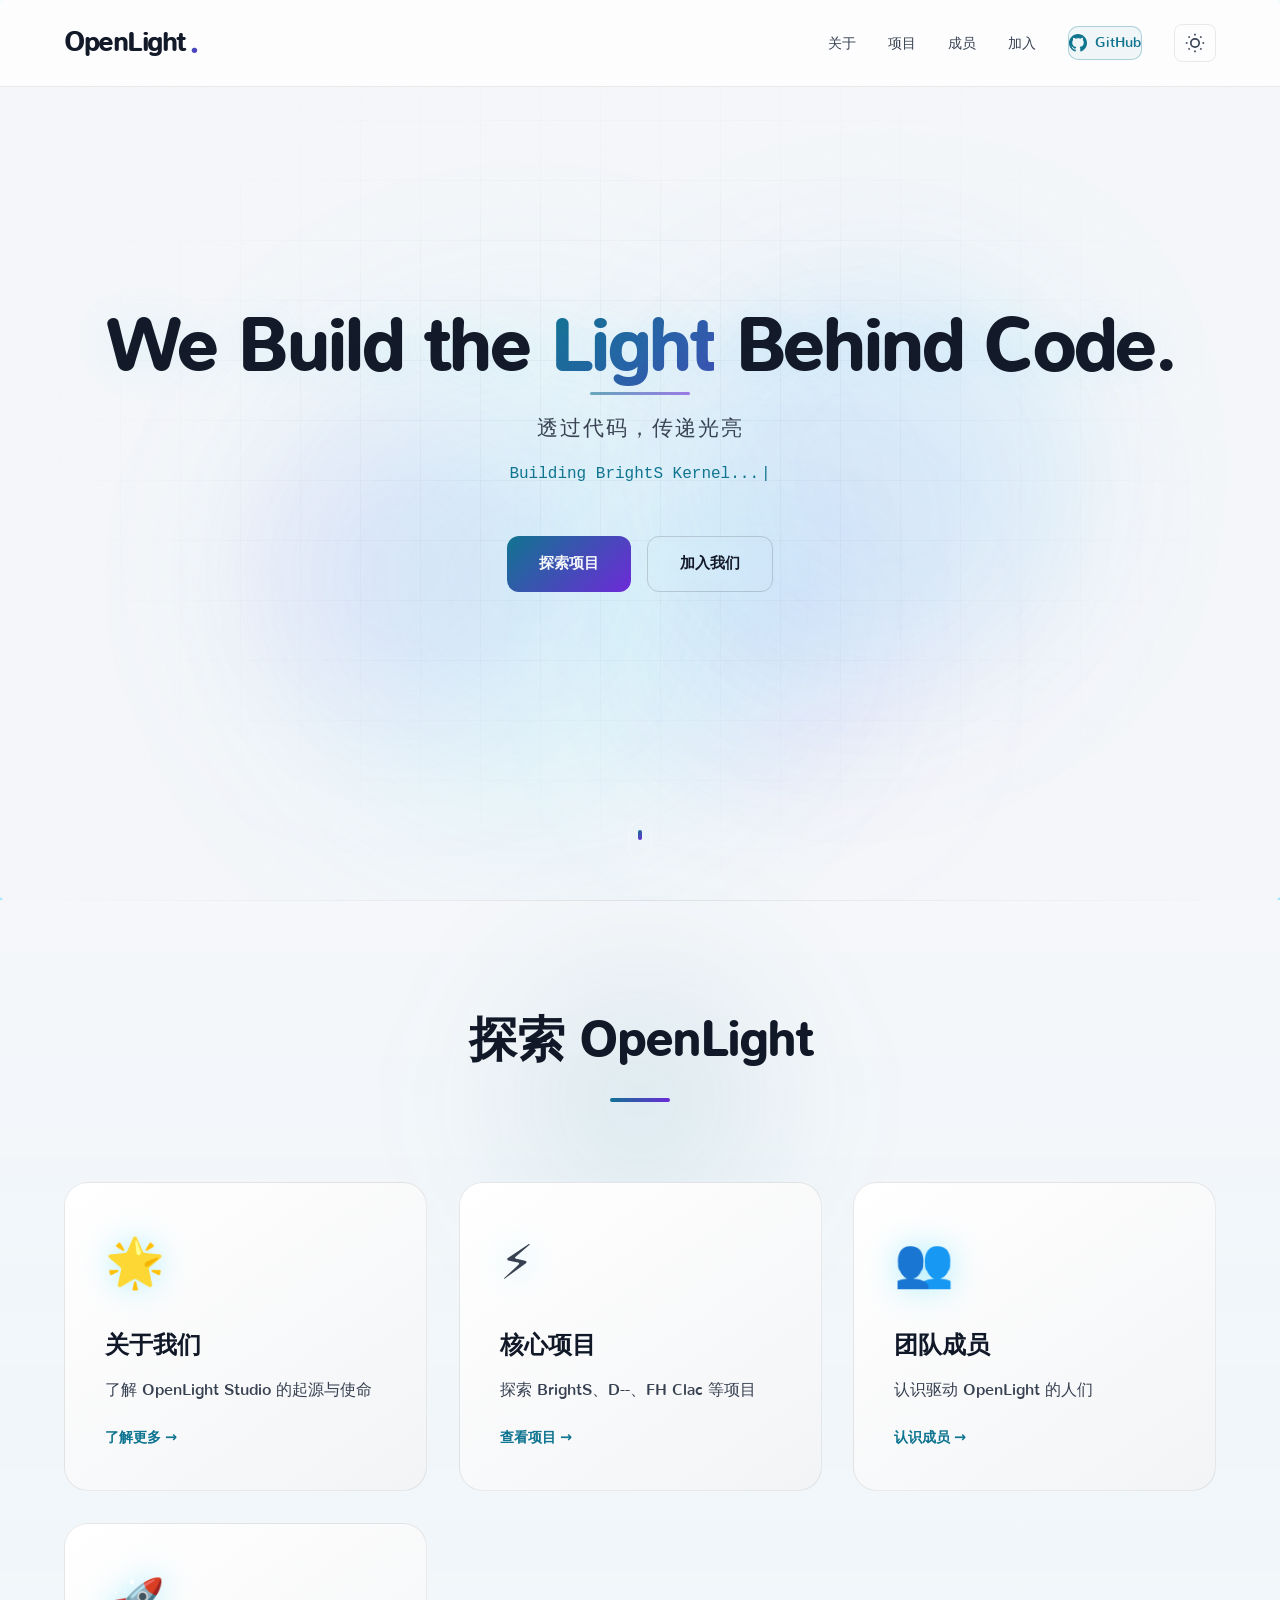
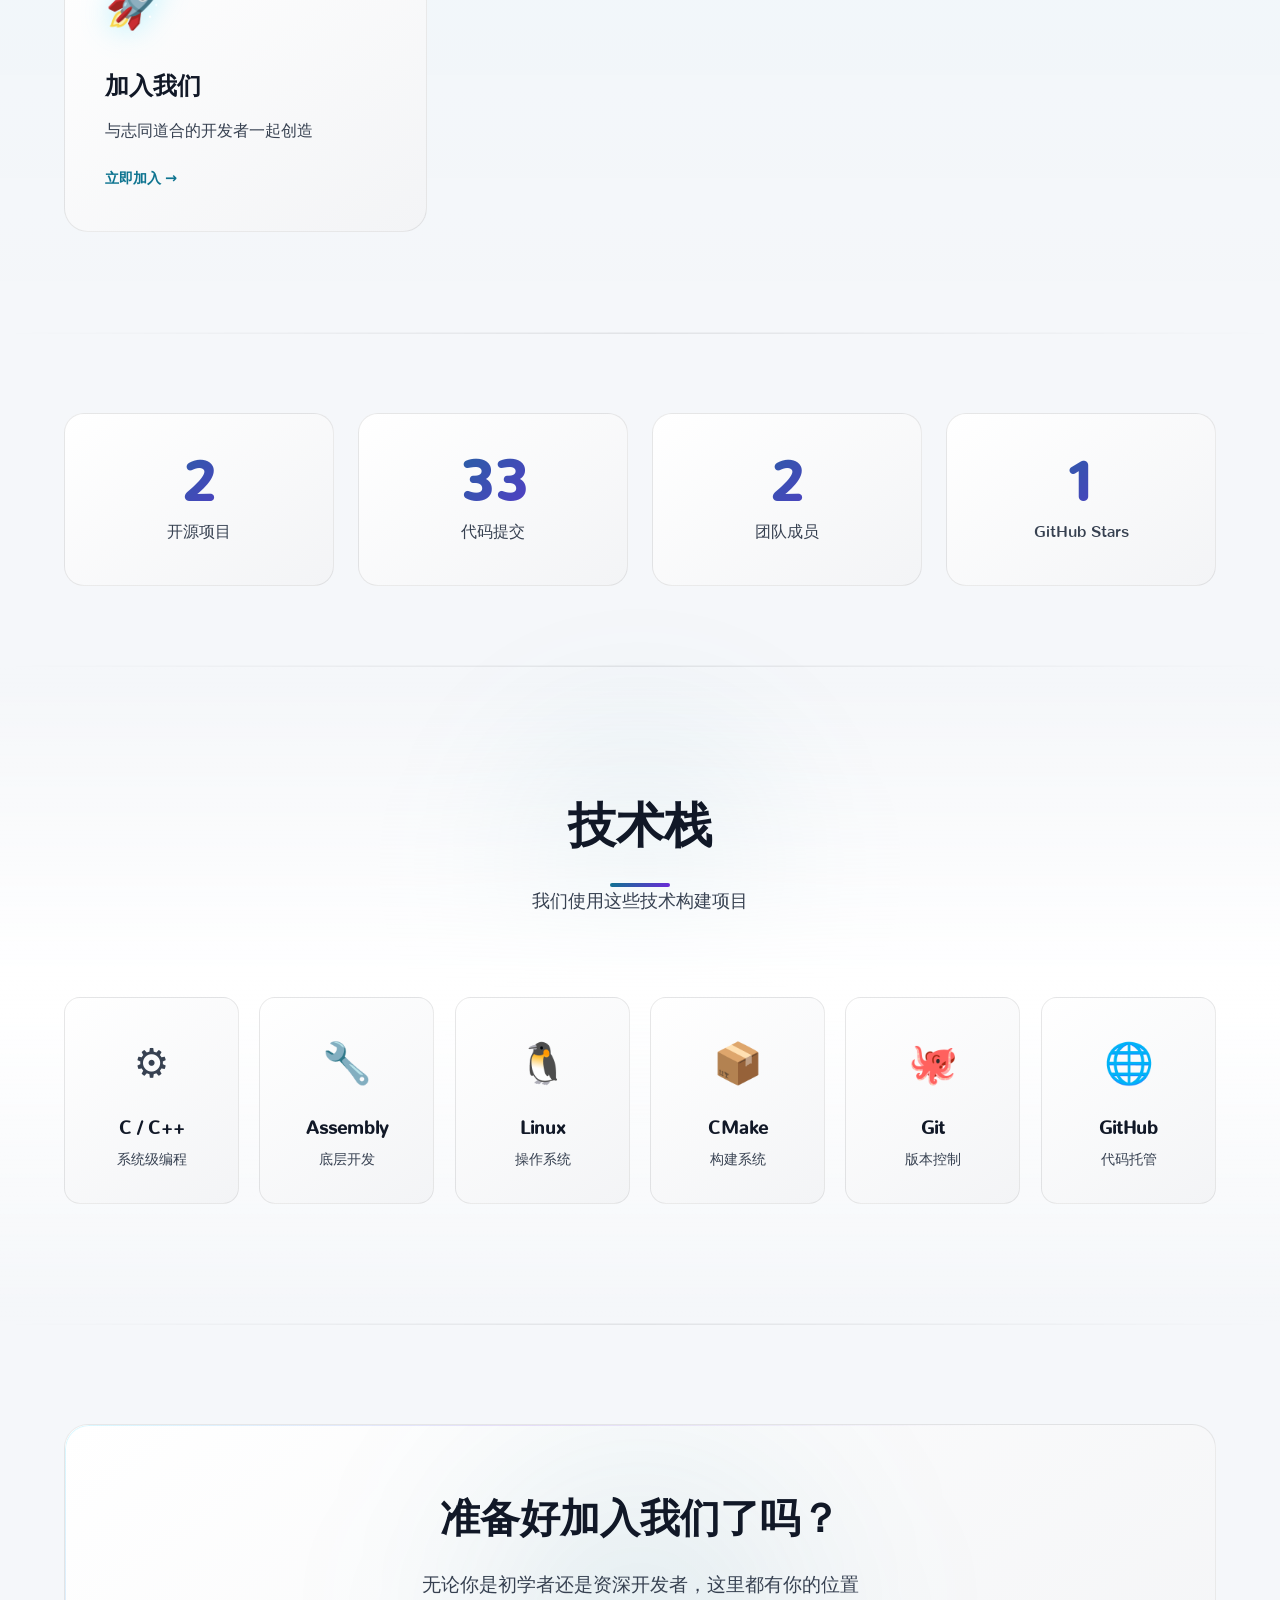
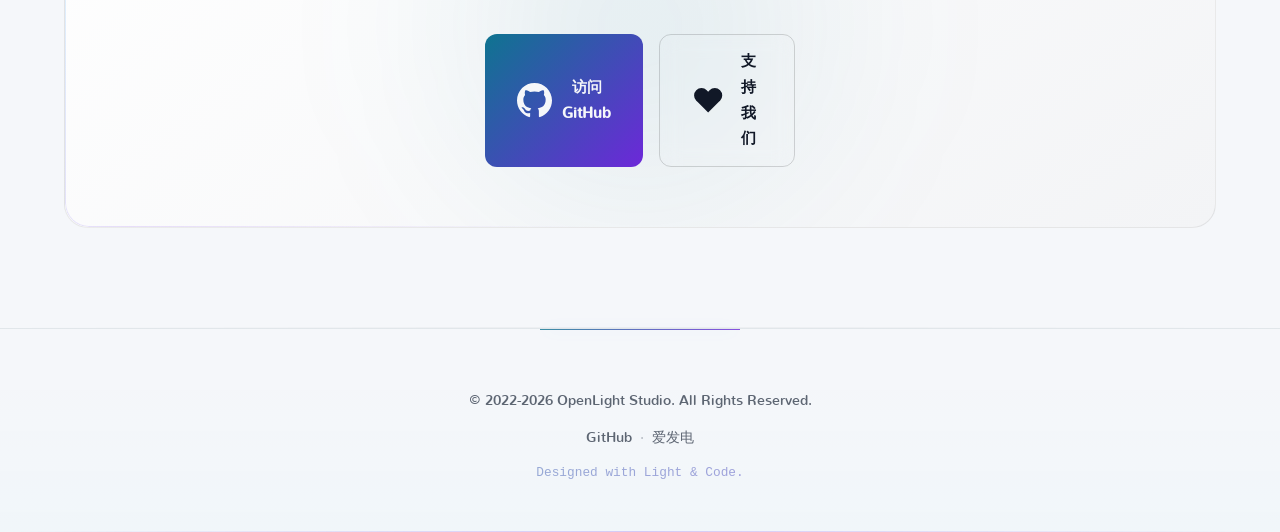
==== index.html @ 88750cb8 "Optimize all button styles for better visual consistency and animation" ====
<!doctype html>
<html lang="zh-CN">
    <head>
        <meta charset="UTF-8" />
        <meta name="viewport" content="width=device-width, initial-scale=1.0" />
        <title>OpenLight Studio | 照亮代码的未来</title>
        <meta name="description" content="OpenLight Studio - 自研操作系统内核 BrightS, D Struct Language, FH Clac" />
        <link rel="stylesheet" href="style.css" />
        <link rel="icon" href="assets/Pictures/OpenLight Logo.png" />
    </head>
    <body>
        <canvas id="particles-canvas"></canvas>

        <nav class="navbar">
            <div class="container nav-content">
                <a href="/" class="logo">OpenLight<span class="dot">.</span></a>
                <ul class="nav-links">
                    <li><a href="/pages/about.html">关于</a></li>
                    <li><a href="/pages/projects.html">项目</a></li>
                    <li><a href="/pages/members.html">成员</a></li>
                    <li><a href="/pages/join.html">加入</a></li>
                    <li>
                        <a href="https://github.com/OpenLight-Studio" target="_blank" class="btn-gh">
                            <svg viewBox="0 0 24 24" fill="currentColor">
                                <path d="M12 0c-6.626 0-12 5.373-12 12 0 5.302 3.438 9.8 8.207 11.387.599.111.793-.261.793-.577v-2.234c-3.338.726-4.033-1.416-4.033-1.416-.546-1.387-1.333-1.756-1.333-1.756-1.089-.745.083-.729.083-.729 1.205.084 1.839 1.237 1.839 1.237 1.07 1.834 2.807 1.304 3.492.997.107-.775.418-1.305.762-1.604-2.665-.305-5.467-1.334-5.467-5.931 0-1.311.469-2.381 1.236-3.221-.124-.303-.535-1.524.117-3.176 0 0 1.008-.322 3.301 1.23.957-.266 1.983-.399 3.003-.404 1.02.005 2.047.138 3.006.404 2.291-1.552 3.297-1.23 3.297-1.23.653 1.653.242 2.874.118 3.176.77.84 1.235 1.911 1.235 3.221 0 4.609-2.807 5.624-5.479 5.921.43.372.823 1.102.823 2.222v3.293c0 .319.192.694.801.576 4.765-1.589 8.199-6.086 8.199-11.386 0-6.627-5.373-12-12-12z"/>
                            </svg>
                            GitHub
                        </a>
                    </li>
                    <li>
                        <button class="theme-toggle" id="theme-toggle" aria-label="切换主题">
                            <svg class="moon-icon" viewBox="0 0 24 24" fill="none" stroke="currentColor" stroke-width="2">
                                <path d="M21 12.79A9 9 0 1 1 11.21 3 7 7 0 0 0 21 12.79z"></path>
                            </svg>
                            <svg class="sun-icon" viewBox="0 0 24 24" fill="none" stroke="currentColor" stroke-width="2">
                                <circle cx="12" cy="12" r="5"></circle>
                                <line x1="12" y1="1" x2="12" y2="3"></line>
                                <line x1="12" y1="21" x2="12" y2="23"></line>
                                <line x1="4.22" y1="4.22" x2="5.64" y2="5.64"></line>
                                <line x1="18.36" y1="18.36" x2="19.78" y2="19.78"></line>
                                <line x1="1" y1="12" x2="3" y2="12"></line>
                                <line x1="21" y1="12" x2="23" y2="12"></line>
                                <line x1="4.22" y1="19.78" x2="5.64" y2="18.36"></line>
                                <line x1="18.36" y1="5.64" x2="19.78" y2="4.22"></line>
                            </svg>
                        </button>
                    </li>
                </ul>
                <div class="hamburger">
                    <span></span>
                    <span></span>
                    <span></span>
                </div>
            </div>
        </nav>

        <div class="mobile-menu">
            <a href="/pages/about.html">关于</a>
            <a href="/pages/projects.html">项目</a>
            <a href="/pages/members.html">成员</a>
            <a href="/pages/join.html">加入</a>
            <a href="https://github.com/OpenLight-Studio" target="_blank">GitHub</a>
        </div>

        <header class="hero">
            <div class="hero-bg">
                <div class="orb orb-1"></div>
                <div class="orb orb-2"></div>
                <div class="orb orb-3"></div>
            </div>
            <div class="container hero-content">
                <h1 class="fade-in">
                    We Build the <span class="highlight">Light</span> Behind Code.
                </h1>
                <p class="subtitle fade-in delay-1">透过代码，传递光亮</p>
                <p class="typewriter fade-in delay-2" id="typewriter"></p>
                <div class="hero-btns fade-in delay-3">
                    <a href="/pages/projects.html" class="btn btn-primary">探索项目</a>
                    <a href="/pages/join.html" class="btn btn-outline">加入我们</a>
                </div>
            </div>
            <div class="scroll-indicator">
                <span></span>
            </div>
        </header>

        <section class="section preview-section">
            <div class="container">
                <div class="section-header">
                    <h2>探索 OpenLight</h2>
                    <div class="line"></div>
                </div>
                <div class="preview-grid">
                    <a href="/pages/about.html" class="preview-card">
                        <div class="card-glow"></div>
                        <div class="preview-icon">🌟</div>
                        <h3>关于我们</h3>
                        <p>了解 OpenLight Studio 的起源与使命</p>
                        <span class="preview-link">了解更多 →</span>
                    </a>
                    <a href="/pages/projects.html" class="preview-card">
                        <div class="card-glow"></div>
                        <div class="preview-icon">⚡</div>
                        <h3>核心项目</h3>
                        <p>探索 BrightS、D--、FH Clac 等项目</p>
                        <span class="preview-link">查看项目 →</span>
                    </a>
                    <a href="/pages/members.html" class="preview-card">
                        <div class="card-glow"></div>
                        <div class="preview-icon">👥</div>
                        <h3>团队成员</h3>
                        <p>认识驱动 OpenLight 的人们</p>
                        <span class="preview-link">认识成员 →</span>
                    </a>
                    <a href="/pages/join.html" class="preview-card">
                        <div class="card-glow"></div>
                        <div class="preview-icon">🚀</div>
                        <h3>加入我们</h3>
                        <p>与志同道合的开发者一起创造</p>
                        <span class="preview-link">立即加入 →</span>
                    </a>
                </div>
            </div>
        </section>

        <section class="section stats-section-home">
            <div class="container">
                <div class="stats-grid">
                    <div class="stat-card fade-in">
                        <div class="stat-number" data-target="4">0</div>
                        <div class="stat-label">开源项目</div>
                    </div>
                    <div class="stat-card fade-in delay-1">
                        <div class="stat-number" data-target="47">0</div>
                        <div class="stat-label">代码提交</div>
                    </div>
                    <div class="stat-card fade-in delay-2">
                        <div class="stat-number" data-target="4">0</div>
                        <div class="stat-label">团队成员</div>
                    </div>
                    <div class="stat-card fade-in delay-3">
                        <div class="stat-number" data-target="2">0</div>
                        <div class="stat-label">GitHub Stars</div>
                    </div>
                </div>
            </div>
        </section>

        <section class="section tech-section">
            <div class="container">
                <div class="section-header">
                    <h2>技术栈</h2>
                    <div class="line"></div>
                    <p class="section-desc">我们使用这些技术构建项目</p>
                </div>
                <div class="tech-grid">
                    <div class="tech-item fade-in">
                        <div class="tech-icon">⚙️</div>
                        <h4>C / C++</h4>
                        <p>系统级编程</p>
                    </div>
                    <div class="tech-item fade-in delay-1">
                        <div class="tech-icon">🔧</div>
                        <h4>Assembly</h4>
                        <p>底层开发</p>
                    </div>
                    <div class="tech-item fade-in delay-2">
                        <div class="tech-icon">🐧</div>
                        <h4>Linux</h4>
                        <p>操作系统</p>
                    </div>
                    <div class="tech-item fade-in delay-3">
                        <div class="tech-icon">📦</div>
                        <h4>CMake</h4>
                        <p>构建系统</p>
                    </div>
                    <div class="tech-item fade-in">
                        <div class="tech-icon">🐙</div>
                        <h4>Git</h4>
                        <p>版本控制</p>
                    </div>
                    <div class="tech-item fade-in delay-1">
                        <div class="tech-icon">🌐</div>
                        <h4>GitHub</h4>
                        <p>代码托管</p>
                    </div>
                </div>
            </div>
        </section>

        <section class="section cta-section">
            <div class="container">
                <div class="cta-content fade-in">
                    <h2>准备好加入我们了吗？</h2>
                    <p>无论你是初学者还是资深开发者，这里都有你的位置</p>
                    <div class="cta-buttons">
                        <a href="https://github.com/OpenLight-Studio" target="_blank" class="btn btn-primary">
                            <svg viewBox="0 0 24 24" fill="currentColor">
                                <path d="M12 0c-6.626 0-12 5.373-12 12 0 5.302 3.438 9.8 8.207 11.387.599.111.793-.261.793-.577v-2.234c-3.338.726-4.033-1.416-4.033-1.416-.546-1.387-1.333-1.756-1.333-1.756-1.089-.745.083-.729.083-.729 1.205.084 1.839 1.237 1.839 1.237 1.07 1.834 2.807 1.304 3.492.997.107-.775.418-1.305.762-1.604-2.665-.305-5.467-1.334-5.467-5.931 0-1.311.469-2.381 1.236-3.221-.124-.303-.535-1.524.117-3.176 0 0 1.008-.322 3.301 1.23.957-.266 1.983-.399 3.003-.404 1.02.005 2.047.138 3.006.404 2.291-1.552 3.297-1.23 3.297-1.23.653 1.653.242 2.874.118 3.176.77.84 1.235 1.911 1.235 3.221 0 4.609-2.807 5.624-5.479 5.921.43.372.823 1.102.823 2.222v3.293c0 .319.192.694.801.576 4.765-1.589 8.199-6.086 8.199-11.386 0-6.627-5.373-12-12-12z"/>
                            </svg>
                            访问 GitHub
                        </a>
                        <a href="https://ifdian.net/a/OpenLight" target="_blank" class="btn btn-outline">
                            <svg viewBox="0 0 24 24" fill="currentColor">
                                <path d="M20.84 4.61a5.5 5.5 0 0 0-7.78 0L12 5.67l-1.06-1.06a5.5 5.5 0 0 0-7.78 7.78l1.06 1.06L12 21.23l7.78-7.78 1.06-1.06a5.5 5.5 0 0 0 0-7.78z"></path>
                            </svg>
                            支持我们
                        </a>
                    </div>
                </div>
            </div>
        </section>

        <button class="scroll-to-top" aria-label="回到顶部">
            <svg viewBox="0 0 24 24" fill="none" stroke="currentColor" stroke-width="2.5" stroke-linecap="round" stroke-linejoin="round">
                <polyline points="18 15 12 9 6 15"></polyline>
            </svg>
        </button>

        <footer>
            <div class="container">
                <p>&copy; 2022-2026 OpenLight Studio. All Rights Reserved.</p>
                <p class="footer-links">
                    <a href="https://github.com/OpenLight-Studio" target="_blank">GitHub</a>
                    <span class="separator">·</span>
                    <a href="https://ifdian.net/a/OpenLight" target="_blank">爱发电</a>
                </p>
                <p class="footer-note">Designed with Light & Code.</p>
            </div>
        </footer>

        <script src="script.js"></script>
    </body>
</html>
---- style.css ----
/* --- 本地字体 --- */
@font-face {
    font-family: "MiSans";
    src: url("assets/fonts/MiSans/MiSans/woff2/MiSans-Demibold.woff2") format("woff2");
    font-weight: 100 900;
    font-style: normal;
    font-display: swap;
}

@font-face {
    font-family: "Nunito";
    src: url("assets/fonts/nunito/Nunito/Nunito-Regular.ttf") format("truetype");
    font-weight: 400;
    font-style: normal;
    font-display: swap;
}

/* --- 变量定义 --- */
:root {
    --bg-color: #0a0a0f;
    --bg-secondary: #12121a;
    --bg-card: rgba(255, 255, 255, 0.03);
    --text-main: #a0a0b0;
    --text-highlight: #00d4ff;
    --text-accent: #7c3aed;
    --text-white: #ffffff;
    --accent-glow: rgba(0, 212, 255, 0.2);
    --accent-purple: rgba(124, 58, 237, 0.3);
    --gradient-primary: linear-gradient(135deg, #00d4ff 0%, #7c3aed 100%);
    --gradient-card: linear-gradient(145deg, rgba(255,255,255,0.05) 0%, rgba(255,255,255,0) 100%);
    --gradient-mesh: radial-gradient(at 40% 20%, rgba(0, 212, 255, 0.08) 0%, transparent 50%),
                     radial-gradient(at 80% 0%, rgba(124, 58, 237, 0.06) 0%, transparent 50%),
                     radial-gradient(at 0% 50%, rgba(0, 212, 255, 0.04) 0%, transparent 50%),
                     radial-gradient(at 80% 100%, rgba(124, 58, 237, 0.08) 0%, transparent 50%);
    --font-main: "Nunito", "MiSans", "PingFang SC", "Microsoft YaHei", system-ui, -apple-system, sans-serif;
    --font-code: "JetBrains Mono", monospace;
    --transition: all 0.4s cubic-bezier(0.25, 0.8, 0.25, 1);
    --transition-fast: all 0.2s cubic-bezier(0.25, 0.8, 0.25, 1);
    --shadow-glow: 0 0 40px rgba(0, 212, 255, 0.15);
    --shadow-card: 0 8px 32px rgba(0, 0, 0, 0.3);
    --shadow-elevated: 0 20px 60px rgba(0, 0, 0, 0.4);
    --border-color: rgba(255, 255, 255, 0.06);
    --nav-bg: rgba(10, 10, 15, 0.7);
    --nav-scrolled-bg: rgba(10, 10, 15, 0.95);
    --card-bg: rgba(31, 41, 55, 0.5);
    --radius-sm: 8px;
    --radius-md: 12px;
    --radius-lg: 20px;
    --radius-xl: 24px;
}

/* --- 日间模式 (默认) --- */
:root.light-theme,
.light-theme {
    --bg-color: #f5f7fa;
    --bg-secondary: #ffffff;
    --bg-card: rgba(255, 255, 255, 0.95);
    --text-main: #374151;
    --text-highlight: #0e7490;
    --text-accent: #6d28d9;
    --text-white: #111827;
    --accent-glow: rgba(14, 116, 144, 0.12);
    --accent-purple: rgba(109, 40, 217, 0.15);
    --gradient-primary: linear-gradient(135deg, #0e7490 0%, #6d28d9 100%);
    --gradient-card: linear-gradient(145deg, #ffffff 0%, #f3f4f6 100%);
    --shadow-glow: 0 0 30px rgba(14, 116, 144, 0.12);
    --shadow-card: 0 4px 24px rgba(0, 0, 0, 0.06);
    --border-color: rgba(0, 0, 0, 0.08);
    --nav-bg: rgba(255, 255, 255, 0.85);
    --nav-scrolled-bg: rgba(255, 255, 255, 0.98);
    --card-bg: #ffffff;
}

/* 暗色模式 (显式) */
.dark-theme {
    --bg-color: #0a0a0f;
    --bg-secondary: #12121a;
    --bg-card: rgba(255, 255, 255, 0.03);
    --text-main: #a0a0b0;
    --text-highlight: #00d4ff;
    --text-accent: #7c3aed;
    --text-white: #ffffff;
    --accent-glow: rgba(0, 212, 255, 0.2);
    --accent-purple: rgba(124, 58, 237, 0.3);
    --gradient-primary: linear-gradient(135deg, #00d4ff 0%, #7c3aed 100%);
    --gradient-card: linear-gradient(145deg, rgba(255,255,255,0.05) 0%, rgba(255,255,255,0) 100%);
    --shadow-glow: 0 0 40px rgba(0, 212, 255, 0.15);
    --shadow-card: 0 8px 32px rgba(0, 0, 0, 0.3);
    --border-color: rgba(255, 255, 255, 0.06);
    --nav-bg: rgba(10, 10, 15, 0.7);
    --nav-scrolled-bg: rgba(10, 10, 15, 0.95);
    --card-bg: rgba(31, 41, 55, 0.5);
}

/* --- 全局重置 --- */
* {
    margin: 0;
    padding: 0;
    box-sizing: border-box;
}

html {
    scroll-behavior: smooth;
}

body {
    background-color: var(--bg-color);
    color: var(--text-main);
    font-family: var(--font-main);
    line-height: 1.7;
    overflow-x: hidden;
    position: relative;
}

/* --- 噪点纹理叠加层 --- */
body::after {
    content: '';
    position: fixed;
    top: 0;
    left: 0;
    width: 100%;
    height: 100%;
    pointer-events: none;
    z-index: 9998;
    opacity: 0.015;
    background-image: url("data:image/svg+xml,%3Csvg viewBox='0 0 256 256' xmlns='http://www.w3.org/2000/svg'%3E%3Cfilter id='noise'%3E%3CfeTurbulence type='fractalNoise' baseFrequency='0.9' numOctaves='4' stitchTiles='stitch'/%3E%3C/filter%3E%3Crect width='100%25' height='100%25' filter='url(%23noise)'/%3E%3C/svg%3E");
    background-repeat: repeat;
    background-size: 256px 256px;
}

/* --- 网格背景叠加 --- */
body::before {
    content: '';
    position: fixed;
    top: 0;
    left: 0;
    width: 100%;
    height: 100%;
    pointer-events: none;
    z-index: -1;
    background-image: 
        linear-gradient(rgba(0, 212, 255, 0.03) 1px, transparent 1px),
        linear-gradient(90deg, rgba(0, 212, 255, 0.03) 1px, transparent 1px);
    background-size: 60px 60px;
    mask-image: radial-gradient(ellipse at 50% 50%, black 20%, transparent 70%);
    -webkit-mask-image: radial-gradient(ellipse at 50% 50%, black 20%, transparent 70%);
}

/* --- 网格背景叠加 --- */
body::before {
    content: '';
    position: fixed;
    top: 0;
    left: 0;
    width: 100%;
    height: 100%;
    pointer-events: none;
    z-index: -1;
    background-image: 
        linear-gradient(rgba(0, 212, 255, 0.03) 1px, transparent 1px),
        linear-gradient(90deg, rgba(0, 212, 255, 0.03) 1px, transparent 1px);
    background-size: 60px 60px;
    mask-image: radial-gradient(ellipse at 50% 50%, black 20%, transparent 70%);
    -webkit-mask-image: radial-gradient(ellipse at 50% 50%, black 20%, transparent 70%);
}

.light-theme body::after {
    opacity: 0.03;
}

a {
    text-decoration: none;
    color: inherit;
    transition: var(--transition);
}

ul {
    list-style: none;
}

.container {
    max-width: 1200px;
    margin: 0 auto;
    padding: 0 24px;
}

/* --- 粒子背景 --- */
#particles-canvas {
    position: fixed;
    top: 0;
    left: 0;
    width: 100%;
    height: 100%;
    z-index: -1;
    pointer-events: none;
}

/* --- 导航栏 --- */
.navbar {
    position: fixed;
    top: 0;
    width: 100%;
    padding: 16px 0;
    background: var(--nav-bg);
    backdrop-filter: blur(20px) saturate(180%);
    -webkit-backdrop-filter: blur(20px) saturate(180%);
    z-index: 1000;
    border-bottom: 1px solid var(--border-color);
    transition: var(--transition);
}

.navbar::after {
    content: '';
    position: absolute;
    bottom: 0;
    left: 0;
    width: 100%;
    height: 1px;
    background: linear-gradient(90deg, transparent, rgba(0, 212, 255, 0.2), transparent);
    opacity: 0;
    transition: opacity 0.3s ease;
}

.navbar.scrolled::after {
    opacity: 1;
}

.navbar::after {
    content: '';
    position: absolute;
    bottom: 0;
    left: 0;
    width: 100%;
    height: 1px;
    background: linear-gradient(90deg, transparent, rgba(0, 212, 255, 0.2), transparent);
    opacity: 0;
    transition: opacity 0.3s ease;
}

.navbar.scrolled::after {
    opacity: 1;
}

.navbar.scrolled {
    background: var(--nav-scrolled-bg);
    box-shadow: 0 4px 30px rgba(0, 0, 0, 0.15);
    padding: 12px 0;
}

.nav-content {
    display: flex;
    justify-content: space-between;
    align-items: center;
}

.logo {
    font-size: 1.6rem;
    font-weight: 800;
    color: var(--text-white);
    letter-spacing: -0.5px;
    display: flex;
    align-items: center;
    gap: 4px;
    position: relative;
}

.logo::before {
    content: '';
    position: absolute;
    inset: -4px -8px;
    background: var(--gradient-primary);
    border-radius: 8px;
    opacity: 0;
    transition: opacity 0.3s ease;
    z-index: -1;
    filter: blur(8px);
}

.logo:hover::before {
    opacity: 0.15;
}

.logo::after {
    content: '';
    position: absolute;
    bottom: -4px;
    left: 0;
    width: 0;
    height: 2px;
    background: var(--gradient-primary);
    transition: width 0.3s ease;
    border-radius: 2px;
}

.logo:hover::after {
    width: 100%;
}

.logo .dot {
    background: var(--gradient-primary);
    -webkit-background-clip: text;
    -webkit-text-fill-color: transparent;
    background-clip: text;
    font-size: 2rem;
    animation: dotPulse 3s ease-in-out infinite;
}

@keyframes dotPulse {
    0%, 100% { filter: brightness(1); }
    50% { filter: brightness(1.3); }
}

.nav-links {
    display: flex;
    gap: 32px;
    align-items: center;
}

.nav-links a {
    font-size: 0.9rem;
    font-weight: 500;
    color: var(--text-main);
    position: relative;
    padding: 4px 0;
}

.nav-links a::after {
    content: '';
    position: absolute;
    bottom: 0;
    left: 0;
    width: 0;
    height: 2px;
    background: var(--gradient-primary);
    transition: width 0.3s ease;
    border-radius: 2px;
}

.nav-links a:hover {
    color: var(--text-white);
}

.nav-links a:hover::after {
    width: 100%;
}

.btn-gh {
    border: 1px solid rgba(0, 212, 255, 0.3);
    padding: 10px 20px;
    border-radius: 10px;
    color: var(--text-highlight) !important;
    background: rgba(0, 212, 255, 0.05);
    font-weight: 600;
    position: relative;
    overflow: hidden;
    display: inline-flex;
    align-items: center;
    gap: 8px;
    transition: var(--transition);
}

.btn-gh::before {
    content: '';
    position: absolute;
    top: 0;
    left: -100%;
    width: 100%;
    height: 100%;
    background: linear-gradient(90deg, transparent, rgba(0, 212, 255, 0.2), transparent);
    transition: left 0.5s ease;
}

.btn-gh:hover::before {
    left: 100%;
}

.btn-gh:hover {
    background: rgba(0, 212, 255, 0.15);
    border-color: var(--text-highlight);
    box-shadow: var(--shadow-glow), 0 0 20px rgba(0, 212, 255, 0.1);
    transform: translateY(-2px);
}

.btn-gh::after {
    display: none !important;
}

.btn-gh svg {
    width: 18px;
    height: 18px;
    transition: transform 0.3s ease;
}

.btn-gh:hover svg {
    transform: rotate(-10deg) scale(1.1);
}

.btn-gh::before {
    content: '';
    position: absolute;
    top: 0;
    left: -100%;
    width: 100%;
    height: 100%;
    background: linear-gradient(90deg, transparent, rgba(0, 212, 255, 0.2), transparent);
    transition: left 0.5s ease;
}

.btn-gh:hover::before {
    left: 100%;
}

.btn-gh:hover {
    background: rgba(0, 212, 255, 0.15);
    border-color: var(--text-highlight);
    box-shadow: var(--shadow-glow), 0 0 20px rgba(0, 212, 255, 0.1);
    transform: translateY(-2px);
}

.btn-gh::after {
    display: none !important;
}

.btn-gh svg {
    width: 18px;
    height: 18px;
    transition: transform 0.3s ease;
}

.btn-gh:hover svg {
    transform: rotate(-10deg) scale(1.1);
}

/* --- 主题切换按钮 --- */
.theme-toggle {
    background: transparent;
    border: 1px solid var(--border-color);
    border-radius: 8px;
    padding: 8px 10px;
    cursor: pointer;
    display: flex;
    align-items: center;
    justify-content: center;
    transition: var(--transition);
    color: var(--text-main);
}

.theme-toggle:hover {
    border-color: var(--text-highlight);
    color: var(--text-highlight);
    background: var(--accent-glow);
}

.theme-toggle svg {
    width: 20px;
    height: 20px;
}

.theme-toggle .sun-icon {
    display: none;
}

.theme-toggle .moon-icon {
    display: block;
}

.light-theme .theme-toggle .sun-icon {
    display: block;
}

.light-theme .theme-toggle .moon-icon {
    display: none;
}

.hamburger {
    display: none;
    cursor: pointer;
    flex-direction: column;
    gap: 5px;
    padding: 8px;
    z-index: 1001;
}

.hamburger span {
    display: block;
    width: 24px;
    height: 2px;
    background: var(--text-white);
    transition: var(--transition);
    border-radius: 2px;
}

.hamburger.active span:nth-child(1) {
    transform: rotate(45deg) translate(5px, 5px);
}

.hamburger.active span:nth-child(2) {
    opacity: 0;
}

.hamburger.active span:nth-child(3) {
    transform: rotate(-45deg) translate(5px, -5px);
}

/* 移动端菜单 */
.mobile-menu {
    display: none;
    position: fixed;
    top: 0;
    left: 0;
    width: 100%;
    height: 100vh;
    background: var(--nav-scrolled-bg);
    backdrop-filter: blur(20px);
    z-index: 999;
    flex-direction: column;
    justify-content: center;
    align-items: center;
    gap: 40px;
    opacity: 0;
    visibility: hidden;
    transition: var(--transition);
}

.mobile-menu.active {
    opacity: 1;
    visibility: visible;
}

.mobile-menu a {
    font-size: 1.8rem;
    font-weight: 600;
    color: var(--text-white);
}

.mobile-menu a:hover {
    color: var(--text-highlight);
}

/* --- Hero Section --- */
.hero {
    height: 100vh;
    min-height: 700px;
    display: flex;
    align-items: center;
    justify-content: center;
    position: relative;
    overflow: hidden;
    text-align: center;
}

.hero-bg {
    position: absolute;
    top: 0;
    left: 0;
    width: 100%;
    height: 100%;
    z-index: -1;
}

.hero-bg::before {
    content: "";
    position: absolute;
    width: 800px;
    height: 800px;
    background: radial-gradient(circle, rgba(0, 212, 255, 0.15) 0%, transparent 60%);
    top: 20%;
    left: 10%;
    filter: blur(80px);
    animation: float1 15s ease-in-out infinite;
    mix-blend-mode: screen;
}

.hero-bg::after {
    content: "";
    position: absolute;
    width: 600px;
    height: 600px;
    background: radial-gradient(circle, rgba(124, 58, 237, 0.12) 0%, transparent 60%);
    bottom: 10%;
    right: 10%;
    filter: blur(80px);
    animation: float2 18s ease-in-out infinite;
    mix-blend-mode: screen;
}

.hero-bg {
    position: absolute;
    top: 0;
    left: 0;
    width: 100%;
    height: 100%;
    z-index: -1;
    overflow: hidden;
}

.hero-bg .orb {
    position: absolute;
    border-radius: 50%;
    filter: blur(60px);
    opacity: 0.08;
    animation: orbFloat 20s ease-in-out infinite;
    mix-blend-mode: screen;
}

.hero-bg .orb-1 {
    width: 400px;
    height: 400px;
    background: #00d4ff;
    top: 30%;
    right: 15%;
    animation-delay: -5s;
    animation-duration: 22s;
}

.hero-bg .orb-2 {
    width: 300px;
    height: 300px;
    background: #7c3aed;
    bottom: 20%;
    left: 20%;
    animation-delay: -10s;
    animation-duration: 26s;
}

.hero-bg .orb-3 {
    width: 250px;
    height: 250px;
    background: linear-gradient(135deg, #00d4ff, #7c3aed);
    top: 60%;
    left: 50%;
    animation-delay: -15s;
    animation-duration: 24s;
}

@keyframes orbFloat {
    0%, 100% { transform: translate(0, 0) scale(1) rotate(0deg); }
    25% { transform: translate(30px, -40px) scale(1.1) rotate(90deg); }
    50% { transform: translate(-20px, 20px) scale(0.9) rotate(180deg); }
    75% { transform: translate(40px, 30px) scale(1.05) rotate(270deg); }
}

@keyframes float1 {
    0%, 100% { transform: translate(0, 0) scale(1); }
    33% { transform: translate(50px, -30px) scale(1.1); }
    66% { transform: translate(-30px, 20px) scale(0.9); }
}

@keyframes float2 {
    0%, 100% { transform: translate(0, 0) scale(1); }
    33% { transform: translate(-40px, 30px) scale(1.05); }
    66% { transform: translate(30px, -20px) scale(0.95); }
}

.hero-content h1 {
    font-size: clamp(2.5rem, 6vw, 4.5rem);
    color: var(--text-white);
    margin-bottom: 24px;
    line-height: 1.1;
    font-weight: 800;
    letter-spacing: -1px;
    text-shadow: 0 0 40px rgba(0, 212, 255, 0.1);
    position: relative;
    animation: heroTitleGlow 4s ease-in-out infinite;
}

@keyframes heroTitleGlow {
    0%, 100% { text-shadow: 0 0 40px rgba(0, 212, 255, 0.1); }
    50% { text-shadow: 0 0 60px rgba(0, 212, 255, 0.2), 0 0 80px rgba(124, 58, 237, 0.1); }
}

@keyframes heroTitleGlow {
    0%, 100% { text-shadow: 0 0 40px rgba(0, 212, 255, 0.1); }
    50% { text-shadow: 0 0 60px rgba(0, 212, 255, 0.2), 0 0 80px rgba(124, 58, 237, 0.1); }
}

.hero-content h1::after {
    content: '';
    position: absolute;
    bottom: -8px;
    left: 50%;
    transform: translateX(-50%);
    width: 100px;
    height: 3px;
    background: var(--gradient-primary);
    border-radius: 3px;
    opacity: 0.6;
}

.hero-content h1::after {
    content: '';
    position: absolute;
    bottom: -8px;
    left: 50%;
    transform: translateX(-50%);
    width: 100px;
    height: 3px;
    background: var(--gradient-primary);
    border-radius: 3px;
    opacity: 0.6;
}

.highlight {
    background: var(--gradient-primary);
    -webkit-background-clip: text;
    -webkit-text-fill-color: transparent;
    background-clip: text;
    position: relative;
    animation: gradientShift 5s ease-in-out infinite;
    background-size: 200% 200%;
}

@keyframes gradientShift {
    0%, 100% { background-position: 0% 50%; }
    50% { background-position: 100% 50%; }
}

@keyframes gradientShift {
    0%, 100% { background-position: 0% 50%; }
    50% { background-position: 100% 50%; }
}

.subtitle {
    font-size: 1.3rem;
    margin-bottom: 12px;
    opacity: 0.7;
    font-weight: 300;
    letter-spacing: 2px;
}

.typewriter {
    font-family: var(--font-code);
    color: var(--text-highlight);
    min-height: 1.6em;
    margin-bottom: 48px;
    font-size: 1rem;
    opacity: 0.9;
    position: relative;
    display: inline-block;
}

.typewriter::after {
    content: '|';
    animation: cursorBlink 1s step-end infinite;
    color: var(--text-highlight);
    margin-left: 2px;
}

@keyframes cursorBlink {
    0%, 50% { opacity: 1; }
    51%, 100% { opacity: 0; }
}

.typewriter::after {
    content: '|';
    animation: cursorBlink 1s step-end infinite;
    color: var(--text-highlight);
    margin-left: 2px;
}

@keyframes cursorBlink {
    0%, 50% { opacity: 1; }
    51%, 100% { opacity: 0; }
}

.hero-btns {
    display: flex;
    gap: 16px;
    justify-content: center;
    flex-wrap: wrap;
}

.btn {
    padding: 14px 32px;
    border-radius: var(--radius-md);
    font-weight: 600;
    cursor: pointer;
    display: inline-flex;
    align-items: center;
    gap: 10px;
    font-size: 0.95rem;
    transition: var(--transition);
    position: relative;
    overflow: hidden;
    isolation: isolate;
}

.btn::before {
    content: '';
    position: absolute;
    top: 0;
    left: -100%;
    width: 100%;
    height: 100%;
    background: linear-gradient(90deg, transparent, rgba(255,255,255,0.15), transparent);
    transition: left 0.6s ease;
    z-index: -1;
}

.btn:hover::before {
    left: 100%;
}

.btn-primary {
    background: var(--gradient-primary);
    color: var(--bg-color);
    border: none;
    position: relative;
    overflow: hidden;
    display: inline-flex;
    align-items: center;
    gap: 10px;
    transition: var(--transition);
    font-weight: 600;
}

.btn-primary::before {
    content: '';
    position: absolute;
    top: 0;
    left: -100%;
    width: 100%;
    height: 100%;
    background: linear-gradient(90deg, transparent, rgba(255,255,255,0.2), transparent);
    transition: left 0.5s ease;
}

.btn-primary:hover::before {
    left: 100%;
}

.btn-primary:hover {
    transform: translateY(-3px) scale(1.02);
    box-shadow: 0 8px 30px rgba(0, 212, 255, 0.45), 0 0 20px rgba(0, 212, 255, 0.15);
}

.btn-primary:active {
    transform: translateY(-1px) scale(1.01);
}

.btn-primary svg {
    transition: transform 0.3s ease;
}

.btn-primary:hover svg {
    transform: rotate(-5deg) scale(1.1);
}

.btn-primary::after {
    content: '';
    position: absolute;
    inset: -2px;
    border-radius: inherit;
    background: var(--gradient-primary);
    z-index: -1;
    opacity: 0;
    filter: blur(12px);
    transition: opacity 0.3s ease;
}

.btn-primary:hover {
    transform: translateY(-3px);
    box-shadow: 0 8px 30px rgba(0, 212, 255, 0.45), 0 0 20px rgba(0, 212, 255, 0.15);
}

.btn-primary:hover::after {
    opacity: 0.4;
}

.btn-primary:active {
    transform: translateY(-1px);
}

.btn-outline {
    background: transparent;
    color: var(--text-white);
    border: 1px solid rgba(255, 255, 255, 0.15);
    backdrop-filter: blur(10px);
    position: relative;
    overflow: hidden;
    display: inline-flex;
    align-items: center;
    gap: 10px;
    transition: var(--transition);
    font-weight: 600;
}

.btn-outline::before {
    content: '';
    position: absolute;
    top: 0;
    left: -100%;
    width: 100%;
    height: 100%;
    background: linear-gradient(90deg, transparent, rgba(255,255,255,0.2), transparent);
    transition: left 0.5s ease;
}

.btn-outline:hover::before {
    left: 100%;
}

.btn-outline:hover {
    border-color: rgba(255, 255, 255, 0.4);
    background: rgba(255, 255, 255, 0.05);
    transform: translateY(-3px) scale(1.02);
    box-shadow: 0 8px 24px rgba(0, 0, 0, 0.2);
}

.btn-outline:active {
    transform: translateY(-1px) scale(1.01);
}

.btn-outline svg {
    transition: transform 0.3s ease;
}

.btn-outline:hover svg {
    transform: rotate(-5deg) scale(1.1);
}

.scroll-indicator {
    position: absolute;
    bottom: 40px;
    left: 50%;
    transform: translateX(-50%);
    animation: bounce 2s infinite;
    cursor: pointer;
    transition: var(--transition);
}

.scroll-indicator:hover {
    transform: translateX(-50%) scale(1.1);
}

.scroll-indicator span {
    display: block;
    width: 24px;
    height: 40px;
    border: 2px solid rgba(255, 255, 255, 0.2);
    border-radius: 12px;
    position: relative;
}

.scroll-indicator span::before {
    content: "";
    position: absolute;
    top: 8px;
    left: 50%;
    transform: translateX(-50%);
    width: 4px;
    height: 10px;
    background: var(--gradient-primary);
    border-radius: 4px;
    animation: scrollDown 2s infinite;
}

@keyframes bounce {
    0%, 20%, 50%, 80%, 100% {
        transform: translateX(-50%) translateY(0);
    }
    40% {
        transform: translateX(-50%) translateY(-12px);
    }
    60% {
        transform: translateX(-50%) translateY(-6px);
    }
}

@keyframes scrollDown {
    0% {
        opacity: 1;
        top: 8px;
    }
    100% {
        opacity: 0;
        top: 20px;
    }
}

/* --- 通用 Section --- */
.section {
    padding: 120px 0;
    position: relative;
}

.section::before {
    content: '';
    position: absolute;
    top: 0;
    left: 0;
    width: 100%;
    height: 1px;
    background: linear-gradient(90deg, transparent, var(--border-color), transparent);
}

.section::after {
    content: '';
    position: absolute;
    bottom: 0;
    left: 0;
    width: 100%;
    height: 1px;
    background: linear-gradient(90deg, transparent, var(--border-color), transparent);
    opacity: 0.5;
}

.section::before {
    content: '';
    position: absolute;
    top: 0;
    left: 0;
    width: 100%;
    height: 1px;
    background: linear-gradient(90deg, transparent, var(--border-color), transparent);
}

.section::after {
    content: '';
    position: absolute;
    bottom: 0;
    left: 0;
    width: 100%;
    height: 1px;
    background: linear-gradient(90deg, transparent, var(--border-color), transparent);
    opacity: 0.5;
}

.section-header {
    text-align: center;
    margin-bottom: 80px;
}

.section-header h2 {
    font-size: clamp(2rem, 4vw, 3rem);
    color: var(--text-white);
    margin-bottom: 16px;
    font-weight: 700;
}

.section-header p {
    color: var(--text-main);
    max-width: 600px;
    margin: 0 auto;
    font-size: 1.1rem;
}

.line {
    width: 60px;
    height: 4px;
    background: var(--gradient-primary);
    margin: 0 auto;
    border-radius: 4px;
}

/* --- About Section --- */
.about {
    background: linear-gradient(180deg, transparent 0%, rgba(0, 212, 255, 0.02) 50%, transparent 100%);
}

.about-grid {
    display: grid;
    grid-template-columns: repeat(auto-fit, minmax(320px, 1fr));
    gap: 32px;
}

.about-card {
    background: var(--gradient-card);
    backdrop-filter: blur(20px);
    -webkit-backdrop-filter: blur(20px);
    padding: 40px;
    border-radius: var(--radius-xl);
    border: 1px solid var(--border-color);
    transition: var(--transition);
    position: relative;
    overflow: hidden;
    transform-style: preserve-3d;
}

.about-card::before {
    content: '';
    position: absolute;
    top: 0;
    left: 0;
    width: 100%;
    height: 100%;
    background: radial-gradient(circle at 30% 20%, rgba(0, 212, 255, 0.05) 0%, transparent 50%);
    opacity: 0;
    transition: opacity 0.4s ease;
}

.about-card::after {
    content: '';
    position: absolute;
    inset: 0;
    border-radius: var(--radius-xl);
    padding: 1px;
    background: linear-gradient(135deg, rgba(0, 212, 255, 0.2), transparent 60%);
    -webkit-mask: linear-gradient(#fff 0 0) content-box, linear-gradient(#fff 0 0);
    -webkit-mask-composite: xor;
    mask-composite: exclude;
    opacity: 0;
    transition: opacity 0.4s ease;
    pointer-events: none;
}

.about-card:hover {
    transform: translateY(-8px);
    border-color: rgba(0, 212, 255, 0.15);
    box-shadow: var(--shadow-card), var(--shadow-glow);
}

.about-card:hover::before {
    opacity: 1;
}

.about-card:hover::after {
    opacity: 1;
}

.about-card h3 {
    color: var(--text-white);
    font-size: 1.6rem;
    margin-bottom: 16px;
    font-weight: 700;
}

.about-card p {
    color: var(--text-main);
    line-height: 1.8;
}

.about-card strong {
    color: var(--text-highlight);
}

/* --- Projects Section --- */
.projects {
    background: linear-gradient(180deg, transparent 0%, rgba(124, 58, 237, 0.02) 50%, transparent 100%);
}

.project-grid {
    display: grid;
    grid-template-columns: repeat(auto-fit, minmax(340px, 1fr));
    gap: 32px;
}

.project-card {
    background: var(--gradient-card);
    backdrop-filter: blur(20px);
    -webkit-backdrop-filter: blur(20px);
    padding: 40px 32px;
    border-radius: var(--radius-xl);
    position: relative;
    overflow: hidden;
    border: 1px solid var(--border-color);
    transition: var(--transition);
    transform-style: preserve-3d;
}

.project-card::before {
    content: "";
    position: absolute;
    top: 0;
    left: 0;
    width: 100%;
    height: 3px;
    background: var(--gradient-primary);
    transform: scaleX(0);
    transform-origin: left;
    transition: transform 0.5s cubic-bezier(0.25, 0.8, 0.25, 1);
}

.project-card::after {
    content: '';
    position: absolute;
    top: -50%;
    left: -50%;
    width: 200%;
    height: 200%;
    background: radial-gradient(circle, rgba(0, 212, 255, 0.03) 0%, transparent 50%);
    opacity: 0;
    transition: opacity 0.4s ease;
    pointer-events: none;
}

.project-card:hover {
    transform: translateY(-12px);
    box-shadow: var(--shadow-card), 0 0 60px rgba(0, 212, 255, 0.1);
    border-color: rgba(0, 212, 255, 0.15);
}

.project-card:hover::before {
    transform: scaleX(1);
}

.project-card:hover::after {
    opacity: 1;
}

.card-icon {
    font-size: 3.5rem;
    margin-bottom: 24px;
    display: block;
    filter: drop-shadow(0 0 20px rgba(0, 212, 255, 0.3));
}

.project-card h3 {
    color: var(--text-white);
    font-size: 1.8rem;
    margin-bottom: 12px;
    font-weight: 700;
}

.tag {
    display: inline-block;
    padding: 6px 14px;
    border-radius: 20px;
    font-size: 0.75rem;
    font-weight: 700;
    margin-bottom: 20px;
    font-family: var(--font-code);
    text-transform: uppercase;
    letter-spacing: 0.5px;
    position: relative;
    overflow: hidden;
}

.tag::before {
    content: '';
    position: absolute;
    top: 0;
    left: -100%;
    width: 100%;
    height: 100%;
    background: linear-gradient(90deg, transparent, rgba(255,255,255,0.1), transparent);
    transition: left 0.5s ease;
}

.tag:hover::before {
    left: 100%;
}

.tag::before {
    content: '';
    position: absolute;
    top: 0;
    left: -100%;
    width: 100%;
    height: 100%;
    background: linear-gradient(90deg, transparent, rgba(255,255,255,0.1), transparent);
    transition: left 0.5s ease;
}

.tag:hover::before {
    left: 100%;
}

.tag.kernel {
    background: rgba(255, 99, 71, 0.12);
    color: #ff6b6b;
    border: 1px solid rgba(255, 99, 71, 0.2);
}

.tag.lang {
    background: rgba(0, 212, 255, 0.1);
    color: var(--text-highlight);
    border: 1px solid rgba(0, 212, 255, 0.2);
}

.tag.tool {
    background: rgba(255, 215, 0, 0.1);
    color: #ffd700;
    border: 1px solid rgba(255, 215, 0, 0.2);
}

.project-card p {
    margin-bottom: 28px;
    font-size: 0.95rem;
    color: var(--text-main);
    line-height: 1.7;
}

.card-link {
    color: var(--text-highlight);
    font-weight: 600;
    font-size: 0.9rem;
    display: inline-flex;
    align-items: center;
    gap: 8px;
    transition: var(--transition);
}

.card-link:hover {
    gap: 14px;
    color: var(--text-white);
}

.card-link svg {
    width: 18px;
    height: 18px;
    transition: var(--transition);
}

/* --- Join Section --- */
.join {
    background: linear-gradient(180deg, var(--bg-color) 0%, var(--bg-secondary) 50%, var(--bg-color) 100%);
    text-align: center;
}

.join::before {
    content: '';
    position: absolute;
    top: 50%;
    left: 50%;
    transform: translate(-50%, -50%);
    width: 600px;
    height: 600px;
    background: radial-gradient(circle, rgba(0, 212, 255, 0.08) 0%, transparent 60%);
    filter: blur(60px);
    pointer-events: none;
}

.join-content {
    position: relative;
    z-index: 1;
}

.join-content h2 {
    font-size: clamp(2.5rem, 5vw, 3.5rem);
    color: var(--text-white);
    margin-bottom: 20px;
    font-weight: 800;
}

.join-content > p {
    font-size: 1.2rem;
    max-width: 650px;
    margin: 0 auto 48px;
    color: var(--text-main);
    line-height: 1.8;
}

.join-actions {
    display: flex;
    justify-content: center;
    gap: 20px;
    flex-wrap: wrap;
}

.btn-qq {
    background: linear-gradient(135deg, #12b7f5 0%, #0984e3 100%);
    color: white;
    border: none;
    box-shadow: 0 4px 20px rgba(18, 183, 245, 0.3);
    position: relative;
    overflow: hidden;
    display: inline-flex;
    align-items: center;
    gap: 10px;
    transition: var(--transition);
    font-weight: 600;
}

.btn-qq::before {
    content: '';
    position: absolute;
    top: 0;
    left: -100%;
    width: 100%;
    height: 100%;
    background: linear-gradient(90deg, transparent, rgba(255,255,255,0.2), transparent);
    transition: left 0.5s ease;
}

.btn-qq:hover::before {
    left: 100%;
}

.btn-qq:hover {
    background: linear-gradient(135deg, #0ea0d8 0%, #0770c2 100%);
    box-shadow: 0 8px 30px rgba(18, 183, 245, 0.4);
    transform: translateY(-2px) scale(1.02);
}

.btn-qq:active {
    transform: translateY(-1px) scale(1.01);
}

.btn-qq svg {
    transition: transform 0.3s ease;
}

.btn-qq:hover svg {
    transform: rotate(-5deg) scale(1.1);
}

.btn-gh-dark {
    background: rgba(255, 255, 255, 0.05);
    color: white;
    border: 1px solid rgba(255, 255, 255, 0.1);
    backdrop-filter: blur(10px);
}

.btn-gh-dark:hover {
    background: rgba(255, 255, 255, 0.1);
    border-color: rgba(255, 255, 255, 0.2);
    transform: translateY(-2px);
}

/* --- Footer --- */
footer {
    padding: 60px 0 48px;
    text-align: center;
    border-top: 1px solid var(--border-color);
    font-size: 0.9rem;
    color: var(--text-main);
    opacity: 0.8;
    position: relative;
    background: linear-gradient(180deg, transparent 0%, rgba(0, 212, 255, 0.02) 100%);
}

footer::before {
    content: '';
    position: absolute;
    top: 0;
    left: 50%;
    transform: translateX(-50%);
    width: 200px;
    height: 1px;
    background: var(--gradient-primary);
    box-shadow: 0 0 20px rgba(0, 212, 255, 0.3);
}

footer::after {
    content: '';
    position: absolute;
    bottom: 0;
    left: 0;
    width: 100%;
    height: 1px;
    background: linear-gradient(90deg, transparent, rgba(124, 58, 237, 0.3), transparent);
}

footer::before {
    content: '';
    position: absolute;
    top: 0;
    left: 50%;
    transform: translateX(-50%);
    width: 200px;
    height: 1px;
    background: var(--gradient-primary);
    box-shadow: 0 0 20px rgba(0, 212, 255, 0.3);
}

footer::after {
    content: '';
    position: absolute;
    bottom: 0;
    left: 0;
    width: 100%;
    height: 1px;
    background: linear-gradient(90deg, transparent, rgba(124, 58, 237, 0.3), transparent);
}

.footer-links {
    margin-top: 12px;
    display: flex;
    justify-content: center;
    align-items: center;
    gap: 8px;
}

.footer-links a {
    color: var(--text-main);
    transition: var(--transition);
    position: relative;
}

.footer-links a:hover {
    color: var(--text-highlight);
}

.footer-links a::after {
    content: '';
    position: absolute;
    bottom: -2px;
    left: 0;
    width: 0;
    height: 1px;
    background: var(--gradient-primary);
    transition: width 0.3s ease;
}

.footer-links a:hover::after {
    width: 100%;
}

.footer-links .separator {
    opacity: 0.4;
}

.footer-note {
    margin-top: 12px;
    font-family: var(--font-code);
    font-size: 0.8rem;
    opacity: 0.6;
    background: var(--gradient-primary);
    -webkit-background-clip: text;
    -webkit-text-fill-color: transparent;
    background-clip: text;
}

/* --- 动画类 (JS 触发) --- */
.fade-in {
    opacity: 0;
    transform: translateY(30px);
    transition: opacity 0.8s ease-out, transform 0.8s ease-out;
}

.fade-in.visible {
    opacity: 1;
    transform: translateY(0);
}

.delay-1 { transition-delay: 0.15s; }
.delay-2 { transition-delay: 0.3s; }
.delay-3 { transition-delay: 0.45s; }

/* --- 统计数字动画 --- */
.stats-section {
    display: flex;
    justify-content: center;
    gap: 80px;
    margin-top: 60px;
    flex-wrap: wrap;
}

.stat-item {
    text-align: center;
}

.stat-number {
    font-size: 3rem;
    font-weight: 800;
    background: var(--gradient-primary);
    -webkit-background-clip: text;
    -webkit-text-fill-color: transparent;
    background-clip: text;
    display: block;
    line-height: 1;
}

.stat-label {
    font-size: 0.9rem;
    color: var(--text-main);
    margin-top: 8px;
    display: block;
}

/* --- 响应式 --- */
@media (max-width: 768px) {
    .nav-links {
        display: none;
    }

    .hamburger {
        display: flex;
    }

    .mobile-menu {
        display: flex;
    }

    .hero-content h1 {
        font-size: 2.2rem;
        padding: 0 10px;
    }

    .subtitle {
        font-size: 1rem;
    }

    .hero-btns {
        flex-direction: column;
        padding: 0 20px;
    }

    .btn {
        width: 100%;
        justify-content: center;
    }

    .section {
        padding: 80px 0;
    }

    .section-header {
        margin-bottom: 50px;
    }

    .about-grid,
    .project-grid {
        grid-template-columns: 1fr;
    }

    .about-card,
    .project-card {
        padding: 30px 24px;
    }

    .join-actions {
        flex-direction: column;
        padding: 0 20px;
    }

    .stats-section {
        gap: 40px;
    }

    .stat-number {
        font-size: 2.2rem;
    }
}

@media (max-width: 480px) {
    .container {
        padding: 0 16px;
    }

    .logo {
        font-size: 1.3rem;
    }

    .hero-content h1 {
        font-size: 1.8rem;
    }

    .section-header h2 {
        font-size: 1.8rem;
    }

    .join-content h2 {
        font-size: 2rem;
    }
}

/* --- 选中文本样式 --- */
::selection {
    background: var(--accent-glow);
    color: var(--text-white);
}

/* --- 滚动条样式 --- */
::-webkit-scrollbar {
    width: 8px;
}

::-webkit-scrollbar-track {
    background: var(--bg-color);
}

::-webkit-scrollbar-thumb {
    background: rgba(128, 128, 128, 0.3);
    border-radius: 4px;
}

::-webkit-scrollbar-thumb:hover {
    background: rgba(128, 128, 128, 0.5);
}

/* 日间模式滚动条 */
.light-theme ::-webkit-scrollbar-thumb {
    background: rgba(0, 0, 0, 0.2);
}

.light-theme ::-webkit-scrollbar-thumb:hover {
    background: rgba(0, 0, 0, 0.3);
}

/* --- 页面内容布局 --- */
.page-content {
    padding-top: 80px;
    min-height: 100vh;
    position: relative;
}

.page-content::before {
    content: '';
    position: fixed;
    top: 0;
    left: 0;
    width: 100%;
    height: 100%;
    background: 
        radial-gradient(ellipse at 20% 50%, rgba(0, 212, 255, 0.03) 0%, transparent 50%),
        radial-gradient(ellipse at 80% 20%, rgba(124, 58, 237, 0.03) 0%, transparent 50%);
    pointer-events: none;
    z-index: -1;
}

.page-header {
    text-align: center;
    padding: 80px 0 60px;
    position: relative;
}

.page-header::before {
    content: '';
    position: absolute;
    top: 0;
    left: 50%;
    transform: translateX(-50%);
    width: 600px;
    height: 400px;
    background: radial-gradient(circle, rgba(0, 212, 255, 0.1) 0%, transparent 60%);
    filter: blur(60px);
    pointer-events: none;
}

.page-header h1 {
    font-size: clamp(2.5rem, 5vw, 4rem);
    color: var(--text-white);
    font-weight: 800;
    margin-bottom: 16px;
}

.page-subtitle {
    font-size: 1.2rem;
    color: var(--text-main);
    opacity: 0.8;
}

/* 导航激活状态 */
.nav-links a.active {
    color: var(--text-highlight);
}

.nav-links a.active::after {
    width: 100%;
}

/* --- 首页预览卡片 --- */
.preview-section {
    padding: 100px 0;
    background: linear-gradient(180deg, transparent 0%, rgba(0, 212, 255, 0.02) 50%, transparent 100%);
}

.preview-grid {
    display: grid;
    grid-template-columns: repeat(auto-fit, minmax(300px, 1fr));
    gap: 32px;
}

.preview-card {
    background: var(--gradient-card);
    backdrop-filter: blur(20px);
    -webkit-backdrop-filter: blur(20px);
    padding: 40px;
    border-radius: var(--radius-xl);
    border: 1px solid var(--border-color);
    transition: var(--transition);
    display: block;
    position: relative;
    overflow: hidden;
    transform-style: preserve-3d;
    will-change: transform;
}

.preview-card::before {
    content: '';
    position: absolute;
    top: 0;
    left: 0;
    width: 100%;
    height: 100%;
    background: radial-gradient(circle at 30% 20%, rgba(0, 212, 255, 0.05) 0%, transparent 50%);
    opacity: 0;
    transition: opacity 0.4s ease;
}

.preview-card::after {
    content: '';
    position: absolute;
    inset: 0;
    border-radius: var(--radius-xl);
    padding: 1px;
    background: linear-gradient(135deg, rgba(0, 212, 255, 0.3), rgba(124, 58, 237, 0.2), transparent 60%);
    -webkit-mask: linear-gradient(#fff 0 0) content-box, linear-gradient(#fff 0 0);
    -webkit-mask-composite: xor;
    mask-composite: exclude;
    opacity: 0;
    transition: opacity 0.4s ease;
    pointer-events: none;
}

.preview-card .card-glow {
    position: absolute;
    top: -50%;
    left: -50%;
    width: 200%;
    height: 200%;
    background: radial-gradient(circle, rgba(0, 212, 255, 0.06) 0%, transparent 50%);
    opacity: 0;
    transition: opacity 0.4s ease;
    pointer-events: none;
    transform: translate(var(--glow-x, -50%), var(--glow-y, -50%));
}

.preview-card:hover {
    transform: translateY(-8px) scale(1.02);
    border-color: rgba(0, 212, 255, 0.2);
    box-shadow: var(--shadow-card), var(--shadow-glow), 0 0 80px rgba(0, 212, 255, 0.08);
}

.preview-card:hover::before,
.preview-card:hover::after,
.preview-card:hover .card-glow {
    opacity: 1;
}

.preview-card:active {
    transform: translateY(-4px) scale(1.01);
}

.preview-card::before {
    content: '';
    position: absolute;
    top: 0;
    left: 0;
    width: 100%;
    height: 100%;
    background: radial-gradient(circle at 30% 20%, rgba(0, 212, 255, 0.05) 0%, transparent 50%);
    opacity: 0;
    transition: opacity 0.4s ease;
}

.preview-card::after {
    content: '';
    position: absolute;
    inset: 0;
    border-radius: var(--radius-xl);
    padding: 1px;
    background: linear-gradient(135deg, rgba(0, 212, 255, 0.3), rgba(124, 58, 237, 0.2), transparent 60%);
    -webkit-mask: linear-gradient(#fff 0 0) content-box, linear-gradient(#fff 0 0);
    -webkit-mask-composite: xor;
    mask-composite: exclude;
    opacity: 0;
    transition: opacity 0.4s ease;
    pointer-events: none;
}

.preview-card .card-glow {
    position: absolute;
    top: -50%;
    left: -50%;
    width: 200%;
    height: 200%;
    background: radial-gradient(circle, rgba(0, 212, 255, 0.06) 0%, transparent 50%);
    opacity: 0;
    transition: opacity 0.4s ease;
    pointer-events: none;
    transform: translate(var(--glow-x, -50%), var(--glow-y, -50%));
}

.preview-card:hover {
    transform: translateY(-8px) scale(1.02);
    border-color: rgba(0, 212, 255, 0.2);
    box-shadow: var(--shadow-card), var(--shadow-glow), 0 0 80px rgba(0, 212, 255, 0.08);
}

.preview-card:hover::before,
.preview-card:hover::after,
.preview-card:hover .card-glow {
    opacity: 1;
}

.preview-card:active {
    transform: translateY(-4px) scale(1.01);
}

.preview-icon {
    font-size: 3rem;
    margin-bottom: 20px;
    display: block;
    filter: drop-shadow(0 0 15px rgba(0, 212, 255, 0.3));
    transition: var(--transition);
}

.preview-card:hover .preview-icon {
    transform: scale(1.1) rotate(-5deg);
    filter: drop-shadow(0 0 25px rgba(0, 212, 255, 0.5));
}

.preview-card:hover .preview-icon {
    transform: scale(1.1) rotate(-5deg);
    filter: drop-shadow(0 0 25px rgba(0, 212, 255, 0.5));
}

.preview-card h3 {
    color: var(--text-white);
    font-size: 1.5rem;
    font-weight: 700;
    margin-bottom: 12px;
}

.preview-card p {
    color: var(--text-main);
    margin-bottom: 20px;
    line-height: 1.6;
}

.preview-link {
    color: var(--text-highlight);
    font-weight: 600;
    font-size: 0.9rem;
    display: inline-flex;
    align-items: center;
    gap: 8px;
    transition: var(--transition);
}

.preview-card:hover .preview-link {
    gap: 14px;
}

/* --- 关于页面图标 --- */
.about-icon {
    font-size: 2.5rem;
    margin-bottom: 16px;
    display: block;
}

/* --- 时间线样式 --- */
.timeline-section {
    background: linear-gradient(180deg, transparent 0%, rgba(124, 58, 237, 0.02) 50%, transparent 100%);
}

.timeline {
    position: relative;
    max-width: 800px;
    margin: 0 auto;
    padding-left: 40px;
}

.timeline::before {
    content: '';
    position: absolute;
    left: 0;
    top: 0;
    bottom: 0;
    width: 2px;
    background: linear-gradient(180deg, var(--text-highlight), var(--text-accent));
    opacity: 0.3;
}

.timeline-item {
    position: relative;
    margin-bottom: 48px;
}

.timeline-item:last-child {
    margin-bottom: 0;
}

.timeline-marker {
    position: absolute;
    left: -48px;
    top: 0;
    width: 16px;
    height: 16px;
    background: var(--gradient-primary);
    border-radius: 50%;
    box-shadow: 0 0 20px rgba(0, 212, 255, 0.4);
}

.timeline-content {
    background: var(--gradient-card);
    backdrop-filter: blur(20px);
    -webkit-backdrop-filter: blur(20px);
    padding: 24px 32px;
    border-radius: 16px;
    border: 1px solid var(--border-color);
    transition: var(--transition);
}

.timeline-content:hover {
    border-color: rgba(0, 212, 255, 0.2);
    transform: translateX(8px);
}

.timeline-date {
    font-family: var(--font-code);
    font-size: 0.85rem;
    color: var(--text-highlight);
    font-weight: 700;
    margin-bottom: 8px;
    display: block;
}

.timeline-content h4 {
    color: var(--text-white);
    font-size: 1.2rem;
    margin-bottom: 8px;
    font-weight: 700;
}

.timeline-content p {
    color: var(--text-main);
    font-size: 0.95rem;
}

/* --- 项目详情页 --- */
.project-showcase {
    display: flex;
    flex-direction: column;
    gap: 60px;
}

.project-detail {
    background: var(--gradient-card);
    backdrop-filter: blur(20px);
    -webkit-backdrop-filter: blur(20px);
    border-radius: 24px;
    border: 1px solid var(--border-color);
    overflow: hidden;
    transition: var(--transition);
}

.project-detail:hover {
    border-color: rgba(0, 212, 255, 0.15);
    box-shadow: var(--shadow-card), 0 0 60px rgba(0, 212, 255, 0.1);
}

.project-detail-header {
    display: flex;
    align-items: center;
    gap: 24px;
    padding: 40px;
    background: rgba(0, 0, 0, 0.2);
    border-bottom: 1px solid rgba(255, 255, 255, 0.04);
}

.project-icon-large {
    font-size: 4rem;
    filter: drop-shadow(0 0 30px rgba(0, 212, 255, 0.4));
}

.project-meta h2 {
    color: var(--text-white);
    font-size: 2rem;
    font-weight: 800;
    margin-bottom: 8px;
}

.project-license {
    font-family: var(--font-code);
    font-size: 0.75rem;
    color: var(--text-accent);
    background: rgba(124, 58, 237, 0.1);
    padding: 4px 10px;
    border-radius: 4px;
    border: 1px solid rgba(124, 58, 237, 0.2);
}

.project-detail-body {
    padding: 40px;
}

.project-description {
    color: var(--text-main);
    font-size: 1.1rem;
    line-height: 1.8;
    margin-bottom: 32px;
}

.project-features {
    margin-bottom: 32px;
}

.project-features h4 {
    color: var(--text-white);
    font-size: 1.1rem;
    margin-bottom: 16px;
    font-weight: 700;
}

.project-features ul {
    display: grid;
    grid-template-columns: repeat(auto-fit, minmax(200px, 1fr));
    gap: 12px;
}

.project-features li {
    color: var(--text-main);
    padding-left: 24px;
    position: relative;
}

.project-features li::before {
    content: '✓';
    position: absolute;
    left: 0;
    color: var(--text-highlight);
    font-weight: 700;
}

.project-tech {
    display: flex;
    gap: 12px;
    flex-wrap: wrap;
    margin-bottom: 32px;
}

.project-stats {
    display: flex;
    gap: 16px;
    flex-wrap: wrap;
    margin-bottom: 32px;
}

.project-stats .stat-item {
    font-family: var(--font-code);
    font-size: 0.85rem;
    color: var(--text-main);
    padding: 6px 12px;
    background: rgba(255, 255, 255, 0.03);
    border: 1px solid var(--border-color);
    border-radius: 6px;
}

.tech-tag {
    padding: 8px 16px;
    background: rgba(255, 255, 255, 0.05);
    border: 1px solid rgba(255, 255, 255, 0.1);
    border-radius: 8px;
    font-family: var(--font-code);
    font-size: 0.85rem;
    color: var(--text-main);
}

/* --- 加入页面角色卡片 --- */
.join-intro {
    text-align: center;
    max-width: 700px;
    margin: 0 auto 60px;
}

.join-intro p {
    font-size: 1.2rem;
    color: var(--text-main);
    line-height: 1.8;
}

.roles-grid {
    display: grid;
    grid-template-columns: repeat(auto-fit, minmax(280px, 1fr));
    gap: 24px;
    margin-bottom: 80px;
}

.role-card {
    background: var(--gradient-card);
    backdrop-filter: blur(20px);
    -webkit-backdrop-filter: blur(20px);
    padding: 32px;
    border-radius: 20px;
    border: 1px solid var(--border-color);
    transition: var(--transition);
    position: relative;
    overflow: hidden;
}

.role-card::before {
    content: '';
    position: absolute;
    top: 0;
    left: 0;
    width: 100%;
    height: 100%;
    background: radial-gradient(circle at 30% 20%, rgba(0, 212, 255, 0.05) 0%, transparent 50%);
    opacity: 0;
    transition: opacity 0.4s ease;
}

.role-card:hover {
    transform: translateY(-8px);
    border-color: rgba(0, 212, 255, 0.2);
    box-shadow: var(--shadow-card), var(--shadow-glow);
}

.role-card:hover::before {
    opacity: 1;
}

.role-icon {
    font-size: 2.5rem;
    margin-bottom: 16px;
    display: block;
}

.role-card h3 {
    color: var(--text-white);
    font-size: 1.3rem;
    margin-bottom: 12px;
    font-weight: 700;
}

.role-card p {
    color: var(--text-main);
    font-size: 0.95rem;
    margin-bottom: 20px;
    line-height: 1.6;
}

.role-skills {
    display: flex;
    flex-wrap: wrap;
    gap: 8px;
}

.role-skills li {
    padding: 6px 12px;
    background: rgba(0, 212, 255, 0.08);
    border: 1px solid rgba(0, 212, 255, 0.15);
    border-radius: 6px;
    font-family: var(--font-code);
    font-size: 0.8rem;
    color: var(--text-highlight);
}

/* --- 加入 CTA --- */
.join-cta {
    text-align: center;
    padding: 60px;
    background: var(--gradient-card);
    backdrop-filter: blur(20px);
    -webkit-backdrop-filter: blur(20px);
    border-radius: 24px;
    border: 1px solid var(--border-color);
    position: relative;
    overflow: hidden;
}

.join-cta::before {
    content: '';
    position: absolute;
    top: 50%;
    left: 50%;
    transform: translate(-50%, -50%);
    width: 500px;
    height: 500px;
    background: radial-gradient(circle, rgba(0, 212, 255, 0.08) 0%, transparent 60%);
    filter: blur(60px);
    pointer-events: none;
}

.join-cta h2 {
    font-size: 2rem;
    color: var(--text-white);
    margin-bottom: 12px;
    font-weight: 800;
    position: relative;
    z-index: 1;
}

.join-cta > p {
    color: var(--text-main);
    margin-bottom: 32px;
    position: relative;
    z-index: 1;
}

.join-cta .join-actions {
    position: relative;
    z-index: 1;
}

/* --- 响应式扩展 --- */
@media (max-width: 768px) {
    .page-header {
        padding: 60px 0 40px;
    }

    .timeline {
        padding-left: 30px;
    }

    .timeline-marker {
        left: -38px;
        width: 12px;
        height: 12px;
    }

    .timeline-content {
        padding: 20px 24px;
    }

    .project-detail-header {
        flex-direction: column;
        text-align: center;
        padding: 30px 24px;
    }

    .project-detail-body {
        padding: 30px 24px;
    }

    .project-features ul {
        grid-template-columns: 1fr;
    }

    .join-cta {
        padding: 40px 24px;
    }

    .roles-grid {
        grid-template-columns: 1fr;
    }
}

/* --- 成员页面 --- */
.members-grid {
    display: grid;
    grid-template-columns: repeat(auto-fit, minmax(340px, 1fr));
    gap: 32px;
}

.member-card {
    background: var(--gradient-card);
    backdrop-filter: blur(20px);
    -webkit-backdrop-filter: blur(20px);
    border-radius: 24px;
    border: 1px solid var(--border-color);
    overflow: hidden;
    transition: var(--transition);
    position: relative;
}

.member-card::before {
    content: '';
    position: absolute;
    top: 0;
    left: 0;
    width: 100%;
    height: 100%;
    background: radial-gradient(circle at 30% 20%, rgba(0, 212, 255, 0.05) 0%, transparent 50%);
    opacity: 0;
    transition: opacity 0.4s ease;
    pointer-events: none;
}

.member-card::after {
    content: '';
    position: absolute;
    inset: 0;
    border-radius: 24px;
    padding: 1px;
    background: linear-gradient(135deg, rgba(0, 212, 255, 0.15), transparent 60%);
    -webkit-mask: linear-gradient(#fff 0 0) content-box, linear-gradient(#fff 0 0);
    -webkit-mask-composite: xor;
    mask-composite: exclude;
    opacity: 0;
    transition: opacity 0.4s ease;
    pointer-events: none;
}

.member-card:hover {
    transform: translateY(-8px);
    border-color: rgba(0, 212, 255, 0.2);
    box-shadow: var(--shadow-card), var(--shadow-glow), 0 0 60px rgba(0, 212, 255, 0.08);
}

.member-card:hover::before,
.member-card:hover::after {
    opacity: 1;
}

.member-card .member-info {
    position: relative;
}

.member-card .member-info::before {
    content: '';
    position: absolute;
    top: 0;
    left: 50%;
    transform: translateX(-50%);
    width: 60px;
    height: 2px;
    background: var(--gradient-primary);
    opacity: 0;
    transition: opacity 0.3s ease, width 0.3s ease;
}

.member-card:hover .member-info::before {
    opacity: 1;
    width: 100px;
}

.member-card::before {
    content: '';
    position: absolute;
    top: 0;
    left: 0;
    width: 100%;
    height: 100%;
    background: radial-gradient(circle at 30% 20%, rgba(0, 212, 255, 0.05) 0%, transparent 50%);
    opacity: 0;
    transition: opacity 0.4s ease;
    pointer-events: none;
}

.member-card::after {
    content: '';
    position: absolute;
    inset: 0;
    border-radius: 24px;
    padding: 1px;
    background: linear-gradient(135deg, rgba(0, 212, 255, 0.15), transparent 60%);
    -webkit-mask: linear-gradient(#fff 0 0) content-box, linear-gradient(#fff 0 0);
    -webkit-mask-composite: xor;
    mask-composite: exclude;
    opacity: 0;
    transition: opacity 0.4s ease;
    pointer-events: none;
}

.member-card:hover {
    transform: translateY(-8px);
    border-color: rgba(0, 212, 255, 0.2);
    box-shadow: var(--shadow-card), var(--shadow-glow), 0 0 60px rgba(0, 212, 255, 0.08);
}

.member-card:hover::before,
.member-card:hover::after {
    opacity: 1;
}

.member-card .member-info {
    position: relative;
}

.member-card .member-info::before {
    content: '';
    position: absolute;
    top: 0;
    left: 50%;
    transform: translateX(-50%);
    width: 60px;
    height: 2px;
    background: var(--gradient-primary);
    opacity: 0;
    transition: opacity 0.3s ease, width 0.3s ease;
}

.member-card:hover .member-info::before {
    opacity: 1;
    width: 100px;
}

.member-avatar {
    display: flex;
    justify-content: center;
    padding-top: 40px;
}

.avatar-img {
    width: 100px;
    height: 100px;
    border-radius: 50%;
    object-fit: cover;
    border: 3px solid rgba(0, 212, 255, 0.3);
    box-shadow: 0 0 30px rgba(0, 212, 255, 0.2);
    transition: var(--transition);
}

.member-card:hover .avatar-img {
    border-color: var(--text-highlight);
    box-shadow: 0 0 40px rgba(0, 212, 255, 0.4);
    transform: scale(1.05);
}

.member-info {
    padding: 24px 32px 32px;
    text-align: center;
}

.member-info h3 {
    color: var(--text-white);
    font-size: 1.4rem;
    font-weight: 700;
    margin-bottom: 4px;
}

.member-handle {
    font-family: var(--font-code);
    font-size: 0.85rem;
    color: var(--text-highlight);
    display: block;
    margin-bottom: 16px;
}

.member-bio {
    color: var(--text-main);
    font-size: 0.95rem;
    line-height: 1.7;
    margin-bottom: 24px;
}

.member-links {
    display: flex;
    justify-content: center;
    flex-wrap: wrap;
    gap: 12px;
}

.member-link {
    display: inline-flex;
    align-items: center;
    gap: 6px;
    padding: 8px 16px;
    background: rgba(255, 255, 255, 0.05);
    border: 1px solid rgba(255, 255, 255, 0.08);
    border-radius: 8px;
    font-size: 0.85rem;
    color: var(--text-main);
    transition: var(--transition);
}

.member-link:hover {
    background: rgba(0, 212, 255, 0.1);
    border-color: rgba(0, 212, 255, 0.3);
    color: var(--text-highlight);
}

.member-link svg {
    opacity: 0.7;
}

.member-link:hover svg {
    opacity: 1;
}

/* --- 成员页面响应式 --- */
@media (max-width: 768px) {
    .values-grid {
        grid-template-columns: 1fr;
    }
}

/* --- 装饰性浮动图标 --- */
.floating-icons {
    position: absolute;
    width: 100%;
    height: 100%;
    top: 0;
    left: 0;
    pointer-events: none;
    overflow: hidden;
    z-index: 0;
}

.floating-icon {
    position: absolute;
    font-size: 1.5rem;
    opacity: 0.04;
    animation: floatIcon 30s linear infinite;
}

@keyframes floatIcon {
    0% { transform: translateY(100vh) rotate(0deg); opacity: 0; }
    10% { opacity: 0.04; }
    90% { opacity: 0.04; }
    100% { transform: translateY(-100px) rotate(360deg); opacity: 0; }
}

/* --- 页面头部装饰 --- */
.page-header .header-decoration {
    position: absolute;
    top: 0;
    left: 50%;
    transform: translateX(-50%);
    width: 100%;
    height: 100%;
    pointer-events: none;
    overflow: hidden;
}

.page-header .header-decoration::before,
.page-header .header-decoration::after {
    content: '';
    position: absolute;
    border-radius: 50%;
    filter: blur(80px);
    opacity: 0.06;
}

.page-header .header-decoration::before {
    width: 400px;
    height: 400px;
    background: #00d4ff;
    top: -20%;
    left: 20%;
    animation: headerFloat 15s ease-in-out infinite;
}

.page-header .header-decoration::after {
    width: 300px;
    height: 300px;
    background: #7c3aed;
    bottom: -10%;
    right: 20%;
    animation: headerFloat 20s ease-in-out infinite reverse;
}

@keyframes headerFloat {
    0%, 100% { transform: translate(0, 0) scale(1); }
    33% { transform: translate(30px, -20px) scale(1.1); }
    66% { transform: translate(-20px, 15px) scale(0.95); }
}

/* --- 增强的页面标题 --- */
.page-header h1 {
    position: relative;
    display: inline-block;
}

.page-header h1::after {
    content: '';
    position: absolute;
    bottom: -12px;
    left: 50%;
    transform: translateX(-50%);
    width: 80px;
    height: 3px;
    background: var(--gradient-primary);
    border-radius: 3px;
    box-shadow: 0 0 15px rgba(0, 212, 255, 0.4);
}

/* --- 项目图标增强 --- */
.project-icon-large {
    position: relative;
}

.project-icon-large::after {
    content: '';
    position: absolute;
    inset: -10px;
    background: var(--gradient-primary);
    border-radius: 50%;
    filter: blur(30px);
    opacity: 0.2;
    z-index: -1;
    animation: iconGlow 3s ease-in-out infinite;
}

@keyframes iconGlow {
    0%, 100% { opacity: 0.2; transform: scale(1); }
    50% { opacity: 0.3; transform: scale(1.1); }
}

/* --- 成员头像光环 --- */
.member-avatar {
    position: relative;
}

.member-avatar::before {
    content: '';
    position: absolute;
    inset: -8px;
    border-radius: 50%;
    background: var(--gradient-primary);
    opacity: 0.1;
    filter: blur(15px);
    animation: avatarGlow 4s ease-in-out infinite;
}

@keyframes avatarGlow {
    0%, 100% { opacity: 0.1; transform: scale(1); }
    50% { opacity: 0.2; transform: scale(1.05); }
}

/* --- 时间线增强 --- */
.timeline-item {
    position: relative;
}

.timeline-content {
    position: relative;
    overflow: hidden;
}

.timeline-content::before {
    content: '';
    position: absolute;
    top: 0;
    left: 0;
    width: 3px;
    height: 100%;
    background: var(--gradient-primary);
    opacity: 0;
    transition: opacity 0.3s ease;
}

.timeline-content:hover::before {
    opacity: 1;
}

/* --- 角色卡片图标增强 --- */
.role-icon {
    position: relative;
    display: inline-block;
}

.role-icon::after {
    content: '';
    position: absolute;
    inset: -8px;
    background: var(--gradient-primary);
    border-radius: 50%;
    filter: blur(20px);
    opacity: 0;
    transition: opacity 0.3s ease;
    z-index: -1;
}

.role-card:hover .role-icon::after {
    opacity: 0.2;
}

/* --- 技术栈图标增强 --- */
.tech-icon {
    position: relative;
    display: inline-block;
    transition: var(--transition);
}

.tech-item:hover .tech-icon {
    transform: scale(1.15) rotate(-5deg);
    filter: drop-shadow(0 0 15px rgba(0, 212, 255, 0.4));
}

/* --- 核心价值图标增强 --- */
.value-icon {
    position: relative;
    display: inline-block;
    transition: var(--transition);
}

.value-item:hover .value-icon {
    transform: scale(1.1);
    filter: drop-shadow(0 0 20px rgba(0, 212, 255, 0.4));
}

/* --- 页面过渡效果增强 --- */
.page-transition {
    animation: pageEnter 0.8s ease-out;
}

@keyframes pageEnter {
    from {
        opacity: 0;
        transform: translateY(30px);
        filter: blur(4px);
    }
    to {
        opacity: 1;
        transform: translateY(0);
        filter: blur(0);
    }
}

/* --- 打字机光标 --- */
.typewriter-cursor {
    display: inline-block;
    width: 2px;
    height: 1.2em;
    background: var(--text-highlight);
    margin-left: 4px;
    vertical-align: text-bottom;
    animation: cursorBlink 1s step-end infinite;
}

/* --- 装饰性浮动图标 --- */
.floating-icons {
    position: absolute;
    width: 100%;
    height: 100%;
    top: 0;
    left: 0;
    pointer-events: none;
    overflow: hidden;
    z-index: 0;
}

.floating-icon {
    position: absolute;
    font-size: 1.5rem;
    opacity: 0.04;
    animation: floatIcon 30s linear infinite;
}

@keyframes floatIcon {
    0% { transform: translateY(100vh) rotate(0deg); opacity: 0; }
    10% { opacity: 0.04; }
    90% { opacity: 0.04; }
    100% { transform: translateY(-100px) rotate(360deg); opacity: 0; }
}

/* --- 页面头部装饰 --- */
.page-header .header-decoration {
    position: absolute;
    top: 0;
    left: 50%;
    transform: translateX(-50%);
    width: 100%;
    height: 100%;
    pointer-events: none;
    overflow: hidden;
}

.page-header .header-decoration::before,
.page-header .header-decoration::after {
    content: '';
    position: absolute;
    border-radius: 50%;
    filter: blur(80px);
    opacity: 0.06;
}

.page-header .header-decoration::before {
    width: 400px;
    height: 400px;
    background: #00d4ff;
    top: -20%;
    left: 20%;
    animation: headerFloat 15s ease-in-out infinite;
}

.page-header .header-decoration::after {
    width: 300px;
    height: 300px;
    background: #7c3aed;
    bottom: -10%;
    right: 20%;
    animation: headerFloat 20s ease-in-out infinite reverse;
}

@keyframes headerFloat {
    0%, 100% { transform: translate(0, 0) scale(1); }
    33% { transform: translate(30px, -20px) scale(1.1); }
    66% { transform: translate(-20px, 15px) scale(0.95); }
}

/* --- 增强的页面标题 --- */
.page-header h1 {
    position: relative;
    display: inline-block;
}

.page-header h1::after {
    content: '';
    position: absolute;
    bottom: -12px;
    left: 50%;
    transform: translateX(-50%);
    width: 80px;
    height: 3px;
    background: var(--gradient-primary);
    border-radius: 3px;
    box-shadow: 0 0 15px rgba(0, 212, 255, 0.4);
}

/* --- 项目图标增强 --- */
.project-icon-large {
    position: relative;
}

.project-icon-large::after {
    content: '';
    position: absolute;
    inset: -10px;
    background: var(--gradient-primary);
    border-radius: 50%;
    filter: blur(30px);
    opacity: 0.2;
    z-index: -1;
    animation: iconGlow 3s ease-in-out infinite;
}

@keyframes iconGlow {
    0%, 100% { opacity: 0.2; transform: scale(1); }
    50% { opacity: 0.3; transform: scale(1.1); }
}

/* --- 成员头像光环 --- */
.member-avatar {
    position: relative;
}

.member-avatar::before {
    content: '';
    position: absolute;
    inset: -8px;
    border-radius: 50%;
    background: var(--gradient-primary);
    opacity: 0.1;
    filter: blur(15px);
    animation: avatarGlow 4s ease-in-out infinite;
}

@keyframes avatarGlow {
    0%, 100% { opacity: 0.1; transform: scale(1); }
    50% { opacity: 0.2; transform: scale(1.05); }
}

/* --- 时间线增强 --- */
.timeline-item {
    position: relative;
}

.timeline-content {
    position: relative;
    overflow: hidden;
}

.timeline-content::before {
    content: '';
    position: absolute;
    top: 0;
    left: 0;
    width: 3px;
    height: 100%;
    background: var(--gradient-primary);
    opacity: 0;
    transition: opacity 0.3s ease;
}

.timeline-content:hover::before {
    opacity: 1;
}

/* --- 角色卡片图标增强 --- */
.role-icon {
    position: relative;
    display: inline-block;
}

.role-icon::after {
    content: '';
    position: absolute;
    inset: -8px;
    background: var(--gradient-primary);
    border-radius: 50%;
    filter: blur(20px);
    opacity: 0;
    transition: opacity 0.3s ease;
    z-index: -1;
}

.role-card:hover .role-icon::after {
    opacity: 0.2;
}

/* --- 技术栈图标增强 --- */
.tech-icon {
    position: relative;
    display: inline-block;
    transition: var(--transition);
}

.tech-item:hover .tech-icon {
    transform: scale(1.15) rotate(-5deg);
    filter: drop-shadow(0 0 15px rgba(0, 212, 255, 0.4));
}

/* --- 核心价值图标增强 --- */
.value-icon {
    position: relative;
    display: inline-block;
    transition: var(--transition);
}

.value-item:hover .value-icon {
    transform: scale(1.1);
    filter: drop-shadow(0 0 20px rgba(0, 212, 255, 0.4));
}

/* --- 页面过渡效果增强 --- */
.page-transition {
    animation: pageEnter 0.8s ease-out;
}

@keyframes pageEnter {
    from {
        opacity: 0;
        transform: translateY(30px);
        filter: blur(4px);
    }
    to {
        opacity: 1;
        transform: translateY(0);
        filter: blur(0);
    }
}

/* --- 页面过渡效果 --- */
.page-transition {
    animation: pageEnter 0.8s ease-out;
}

@keyframes pageEnter {
    from {
        opacity: 0;
        transform: translateY(20px);
    }
    to {
        opacity: 1;
        transform: translateY(0);
    }
}

/* --- 发光边框动画 --- */
@keyframes borderGlow {
    0%, 100% {
        box-shadow: 0 0 20px rgba(0, 212, 255, 0.1);
    }
    50% {
        box-shadow: 0 0 40px rgba(0, 212, 255, 0.2);
    }
}

/* --- 增强的角色卡片 --- */
.role-card::after {
    content: '';
    position: absolute;
    inset: 0;
    border-radius: 20px;
    padding: 1px;
    background: linear-gradient(135deg, rgba(0, 212, 255, 0.2), transparent 60%);
    -webkit-mask: linear-gradient(#fff 0 0) content-box, linear-gradient(#fff 0 0);
    -webkit-mask-composite: xor;
    mask-composite: exclude;
    opacity: 0;
    transition: opacity 0.4s ease;
    pointer-events: none;
}

.role-card:hover::after {
    opacity: 1;
}

/* --- 增强的成员卡片 --- */
.member-card::after {
    content: '';
    position: absolute;
    inset: 0;
    border-radius: 24px;
    padding: 1px;
    background: linear-gradient(135deg, rgba(0, 212, 255, 0.15), transparent 60%);
    -webkit-mask: linear-gradient(#fff 0 0) content-box, linear-gradient(#fff 0 0);
    -webkit-mask-composite: xor;
    mask-composite: exclude;
    opacity: 0;
    transition: opacity 0.4s ease;
    pointer-events: none;
}

.member-card:hover::after {
    opacity: 1;
}

/* --- 增强的时间线 --- */
.timeline-marker::after {
    content: '';
    position: absolute;
    top: 50%;
    left: 50%;
    transform: translate(-50%, -50%);
    width: 28px;
    height: 28px;
    border-radius: 50%;
    background: var(--gradient-primary);
    opacity: 0;
    animation: timelinePulse 2s ease-in-out infinite;
}

@keyframes timelinePulse {
    0%, 100% { transform: translate(-50%, -50%) scale(1); opacity: 0; }
    50% { transform: translate(-50%, -50%) scale(1.5); opacity: 0.2; }
}

/* --- 增强的 CTA 区域 --- */
.cta-content::after {
    content: '';
    position: absolute;
    inset: 0;
    border-radius: 24px;
    padding: 1px;
    background: linear-gradient(135deg, rgba(0, 212, 255, 0.15), rgba(124, 58, 237, 0.15), transparent 60%);
    -webkit-mask: linear-gradient(#fff 0 0) content-box, linear-gradient(#fff 0 0);
    -webkit-mask-composite: xor;
    mask-composite: exclude;
    pointer-events: none;
}

/* --- 增强的值卡片 --- */
.value-item::after {
    content: '';
    position: absolute;
    inset: 0;
    border-radius: 20px;
    padding: 1px;
    background: linear-gradient(135deg, rgba(0, 212, 255, 0.15), transparent 60%);
    -webkit-mask: linear-gradient(#fff 0 0) content-box, linear-gradient(#fff 0 0);
    -webkit-mask-composite: xor;
    mask-composite: exclude;
    opacity: 0;
    transition: opacity 0.4s ease;
    pointer-events: none;
}

.value-item:hover::after {
    opacity: 1;
}

.value-item {
    position: relative;
}

/* --- 增强的技术栈项目 --- */
.tech-item::after {
    content: '';
    position: absolute;
    inset: 0;
    border-radius: 16px;
    padding: 1px;
    background: linear-gradient(135deg, rgba(0, 212, 255, 0.15), transparent 60%);
    -webkit-mask: linear-gradient(#fff 0 0) content-box, linear-gradient(#fff 0 0);
    -webkit-mask-composite: xor;
    mask-composite: exclude;
    opacity: 0;
    transition: opacity 0.4s ease;
    pointer-events: none;
}

.tech-item:hover::after {
    opacity: 1;
}

.tech-item {
    position: relative;
}

/* --- 增强的统计卡片 --- */
.stat-card::after {
    content: '';
    position: absolute;
    inset: 0;
    border-radius: 20px;
    padding: 1px;
    background: linear-gradient(135deg, rgba(0, 212, 255, 0.2), transparent 60%);
    -webkit-mask: linear-gradient(#fff 0 0) content-box, linear-gradient(#fff 0 0);
    -webkit-mask-composite: xor;
    mask-composite: exclude;
    opacity: 0;
    transition: opacity 0.4s ease;
    pointer-events: none;
}

.stat-card:hover::after {
    opacity: 1;
}

.stat-card {
    position: relative;
}

/* --- 增强的项目详情 --- */
.project-detail::after {
    content: '';
    position: absolute;
    inset: 0;
    border-radius: 24px;
    padding: 1px;
    background: linear-gradient(135deg, rgba(0, 212, 255, 0.15), transparent 60%);
    -webkit-mask: linear-gradient(#fff 0 0) content-box, linear-gradient(#fff 0 0);
    -webkit-mask-composite: xor;
    mask-composite: exclude;
    opacity: 0;
    transition: opacity 0.4s ease;
    pointer-events: none;
}

.project-detail:hover::after {
    opacity: 1;
}

/* --- 日间模式额外优化 --- */
.light-theme .about-card,
.light-theme .project-card,
.light-theme .role-card,
.light-theme .member-card,
.light-theme .timeline-content,
.light-theme .project-detail {
    background: var(--card-bg);
    box-shadow: var(--shadow-card);
}

.light-theme .project-card::before {
    height: 4px;
}

.light-theme .tag.kernel {
    background: rgba(239, 68, 68, 0.1);
    color: #dc2626;
    border-color: rgba(239, 68, 68, 0.2);
}

.light-theme .tag.lang {
    background: rgba(14, 116, 144, 0.1);
    color: #0e7490;
    border-color: rgba(14, 116, 144, 0.2);
}

.light-theme .tag.tool {
    background: rgba(217, 119, 6, 0.1);
    color: #d97706;
    border-color: rgba(217, 119, 6, 0.2);
}

.light-theme .tech-tag {
    background: rgba(0, 0, 0, 0.04);
    border-color: rgba(0, 0, 0, 0.1);
}

.light-theme .member-link {
    background: rgba(0, 0, 0, 0.03);
    border-color: rgba(0, 0, 0, 0.1);
}

.light-theme .member-link:hover {
    background: rgba(14, 116, 144, 0.08);
    border-color: rgba(14, 116, 144, 0.3);
}

.light-theme .role-skills li {
    background: rgba(14, 116, 144, 0.08);
    border-color: rgba(14, 116, 144, 0.2);
}

.light-theme .project-stats .stat-item {
    background: rgba(0, 0, 0, 0.03);
    border-color: rgba(0, 0, 0, 0.08);
}

.light-theme .btn-gh {
    background: rgba(14, 116, 144, 0.05);
    border-color: rgba(14, 116, 144, 0.3);
}

.light-theme .btn-gh:hover {
    background: rgba(14, 116, 144, 0.1);
    box-shadow: 0 0 30px rgba(14, 116, 144, 0.12);
}

.light-theme .btn-gh svg {
    fill: #0e7490;
}

.light-theme .btn-primary {
    background: var(--gradient-primary);
    color: var(--bg-color);
}

.light-theme .btn-outline {
    border-color: rgba(0, 0, 0, 0.15);
    color: #111827;
}

.light-theme .btn-outline:hover {
    background: rgba(0, 0, 0, 0.03);
    border-color: rgba(0, 0, 0, 0.3);
}

.light-theme .btn-gh:hover {
    background: rgba(14, 116, 144, 0.1);
    box-shadow: 0 0 30px rgba(14, 116, 144, 0.12);
}

.light-theme .btn-gh svg {
    fill: #0e7490;
}

.light-theme .btn-outline {
    border-color: rgba(0, 0, 0, 0.15);
}

.light-theme .btn-outline:hover {
    border-color: rgba(0, 0, 0, 0.3);
    background: rgba(0, 0, 0, 0.03);
}

.light-theme .project-license {
    background: rgba(109, 40, 217, 0.08);
    border-color: rgba(109, 40, 217, 0.2);
}

.light-theme .avatar-img {
    border-color: rgba(14, 116, 144, 0.3);
    box-shadow: 0 0 20px rgba(14, 116, 144, 0.15);
}

.light-theme .timeline-marker {
    box-shadow: 0 0 15px rgba(14, 116, 144, 0.4);
}

/* 日间模式下降低粒子效果不透明度 */
.light-theme #particles-canvas {
    opacity: 0.4;
}

.light-theme body::before {
    background-image: 
        linear-gradient(rgba(0, 0, 0, 0.03) 1px, transparent 1px),
        linear-gradient(90deg, rgba(0, 0, 0, 0.03) 1px, transparent 1px);
}

/* 日间模式下鼠标光效调整 */
.light-theme .cursor-glow {
    background: radial-gradient(circle, rgba(14, 116, 144, 0.03) 0%, transparent 70%);
}

/* 日间模式下回顶部按钮 */
.light-theme .scroll-to-top {
    box-shadow: 0 4px 20px rgba(14, 116, 144, 0.3);
}

.light-theme .scroll-to-top:hover {
    box-shadow: 0 8px 30px rgba(14, 116, 144, 0.5);
}

/* --- 回到顶部按钮 --- */
.scroll-to-top {
    position: fixed;
    bottom: 32px;
    right: 32px;
    width: 48px;
    height: 48px;
    border-radius: 14px;
    background: var(--gradient-card);
    backdrop-filter: blur(20px);
    -webkit-backdrop-filter: blur(20px);
    border: 1px solid var(--border-color);
    display: flex;
    align-items: center;
    justify-content: center;
    cursor: pointer;
    transition: var(--transition);
    z-index: 999;
    opacity: 0;
    visibility: hidden;
    transform: translateY(20px);
    box-shadow: var(--shadow-card);
}

.scroll-to-top.visible {
    opacity: 1;
    visibility: visible;
    transform: translateY(0);
}

.scroll-to-top:hover {
    transform: translateY(-4px);
    border-color: var(--text-highlight);
    box-shadow: var(--shadow-glow), var(--shadow-card);
}

.scroll-to-top svg {
    width: 22px;
    height: 22px;
    stroke: var(--text-highlight);
    transition: var(--transition);
}

.scroll-to-top:hover svg {
    filter: drop-shadow(0 0 8px rgba(0, 212, 255, 0.5));
}

.scroll-to-top:active {
    transform: translateY(-2px);
}

/* --- 自定义光标样式（可选） --- */
body {
    cursor: default;
}

a, button, .btn, .theme-toggle, .hamburger {
    cursor: pointer;
}

/* --- 平滑的主题切换过渡 --- */
html {
    transition: background-color 0.5s ease;
}

body, .navbar, .mobile-menu, footer,
.preview-card, .about-card, .project-card,
.role-card, .member-card, .stat-card,
.tech-item, .value-item, .timeline-content,
.project-detail, .cta-content, .join-cta {
    transition: var(--transition);
}

/* --- 选中文本样式增强 --- */
::selection {
    background: var(--accent-glow);
    color: var(--text-white);
}

::-moz-selection {
    background: var(--accent-glow);
    color: var(--text-white);
}

/* --- 首页统计卡片 --- */
.stats-section-home {
    padding: 80px 0;
}

.stats-grid {
    display: grid;
    grid-template-columns: repeat(4, 1fr);
    gap: 24px;
}

.stat-card {
    text-align: center;
    padding: 40px 20px;
    background: var(--gradient-card);
    backdrop-filter: blur(20px);
    -webkit-backdrop-filter: blur(20px);
    border-radius: 20px;
    border: 1px solid var(--border-color);
    transition: var(--transition);
    position: relative;
    overflow: hidden;
    will-change: transform;
}

.stat-card::before {
    content: '';
    position: absolute;
    top: 0;
    left: 0;
    width: 100%;
    height: 3px;
    background: var(--gradient-primary);
    transform: scaleX(0);
    transform-origin: left;
    transition: transform 0.4s ease;
}

.stat-card:hover {
    transform: translateY(-8px) scale(1.03);
    box-shadow: var(--shadow-glow), var(--shadow-card);
    border-color: var(--text-highlight);
}

.stat-card:hover::before {
    transform: scaleX(1);
}

.stat-card::after {
    content: '';
    position: absolute;
    inset: 0;
    border-radius: 20px;
    padding: 1px;
    background: linear-gradient(135deg, rgba(0, 212, 255, 0.2), transparent 60%);
    -webkit-mask: linear-gradient(#fff 0 0) content-box, linear-gradient(#fff 0 0);
    -webkit-mask-composite: xor;
    mask-composite: exclude;
    opacity: 0;
    transition: opacity 0.4s ease;
    pointer-events: none;
}

.stat-card:hover::after {
    opacity: 1;
}

.stat-card .stat-number {
    font-size: 3.5rem;
    font-weight: 800;
    background: var(--gradient-primary);
    -webkit-background-clip: text;
    -webkit-text-fill-color: transparent;
    background-clip: text;
    display: block;
    line-height: 1;
    margin-bottom: 8px;
}

.stat-card .stat-label {
    font-size: 1rem;
    color: var(--text-main);
    font-weight: 500;
}

/* --- 技术栈区域 --- */
.tech-section {
    background: linear-gradient(180deg, transparent 0%, var(--bg-secondary) 50%, transparent 100%);
    position: relative;
}

.section-desc {
    color: var(--text-main);
    margin-top: 12px;
    font-size: 1rem;
}

.tech-grid {
    display: grid;
    grid-template-columns: repeat(6, 1fr);
    gap: 20px;
}

.tech-item {
    text-align: center;
    padding: 32px 16px;
    background: var(--gradient-card);
    backdrop-filter: blur(20px);
    -webkit-backdrop-filter: blur(20px);
    border-radius: 16px;
    border: 1px solid var(--border-color);
    transition: var(--transition);
    position: relative;
    overflow: hidden;
    will-change: transform;
}

.tech-item::before {
    content: '';
    position: absolute;
    top: 0;
    left: 0;
    width: 100%;
    height: 100%;
    background: radial-gradient(circle at 50% 0%, rgba(0, 212, 255, 0.08) 0%, transparent 60%);
    opacity: 0;
    transition: opacity 0.4s ease;
}

.tech-item:hover {
    transform: translateY(-6px) scale(1.05);
    border-color: var(--text-highlight);
    box-shadow: var(--shadow-glow);
}

.tech-item:hover::before {
    opacity: 1;
}

.tech-item::before {
    content: '';
    position: absolute;
    top: 0;
    left: 0;
    width: 100%;
    height: 100%;
    background: radial-gradient(circle at 50% 0%, rgba(0, 212, 255, 0.08) 0%, transparent 60%);
    opacity: 0;
    transition: opacity 0.4s ease;
}

.tech-item:hover {
    transform: translateY(-6px) scale(1.05);
    border-color: var(--text-highlight);
    box-shadow: var(--shadow-glow);
}

.tech-item:hover::before {
    opacity: 1;
}

.tech-icon {
    font-size: 2.5rem;
    margin-bottom: 16px;
    display: block;
}

.tech-item h4 {
    color: var(--text-white);
    font-size: 1.1rem;
    font-weight: 700;
    margin-bottom: 4px;
}

.tech-item p {
    color: var(--text-main);
    font-size: 0.85rem;
}

/* --- CTA 区域 --- */
.cta-section {
    padding: 100px 0;
}

.cta-content {
    text-align: center;
    padding: 60px;
    background: var(--gradient-card);
    backdrop-filter: blur(20px);
    -webkit-backdrop-filter: blur(20px);
    border-radius: 24px;
    border: 1px solid var(--border-color);
    position: relative;
    overflow: hidden;
}

.cta-content::before {
    content: '';
    position: absolute;
    top: 50%;
    left: 50%;
    transform: translate(-50%, -50%);
    width: 600px;
    height: 600px;
    background: radial-gradient(circle, var(--accent-glow) 0%, transparent 60%);
    filter: blur(80px);
    pointer-events: none;
}

.cta-content h2 {
    font-size: 2.5rem;
    color: var(--text-white);
    margin-bottom: 16px;
    font-weight: 800;
    position: relative;
    z-index: 1;
}

.cta-content > p {
    color: var(--text-main);
    font-size: 1.2rem;
    margin-bottom: 32px;
    position: relative;
    z-index: 1;
}

.cta-buttons {
    display: flex;
    justify-content: center;
    gap: 16px;
    flex-wrap: wrap;
    position: relative;
    z-index: 1;
}

/* --- 装饰性网格背景 --- */
.section-header::before {
    content: '';
    position: absolute;
    top: 0;
    left: 50%;
    transform: translateX(-50%);
    width: 400px;
    height: 400px;
    background: radial-gradient(circle, var(--accent-glow) 0%, transparent 70%);
    filter: blur(60px);
    pointer-events: none;
    z-index: -1;
}

/* --- 响应式更新 --- */
@media (max-width: 1024px) {
    .tech-grid {
        grid-template-columns: repeat(3, 1fr);
    }
    
    .stats-grid {
        grid-template-columns: repeat(2, 1fr);
    }
}

@media (max-width: 768px) {
    .tech-grid {
        grid-template-columns: repeat(2, 1fr);
    }
    
    .stats-grid {
        grid-template-columns: repeat(2, 1fr);
        gap: 16px;
    }
    
    .stat-card {
        padding: 30px 16px;
    }
    
    .stat-card .stat-number {
        font-size: 2.5rem;
    }
    
    .cta-content {
        padding: 40px 24px;
    }
    
    .cta-content h2 {
        font-size: 1.8rem;
    }
    
    .cta-buttons {
        flex-direction: column;
    }
}

@media (max-width: 480px) {
    .tech-grid {
        grid-template-columns: 1fr;
    }
}

/* --- 装饰性分隔线 --- */
.section-divider {
    width: 100%;
    height: 1px;
    background: linear-gradient(90deg, transparent, var(--border-color), transparent);
    margin: 0;
}

/* --- 浮动装饰元素 --- */
.floating-shapes {
    position: absolute;
    width: 100%;
    height: 100%;
    top: 0;
    left: 0;
    pointer-events: none;
    overflow: hidden;
    z-index: 0;
}

.floating-shapes .shape {
    position: absolute;
    border-radius: 50%;
    opacity: 0.1;
}

.floating-shapes .shape-1 {
    width: 300px;
    height: 300px;
    background: var(--gradient-primary);
    top: 10%;
    left: -5%;
    animation: float1 20s ease-in-out infinite;
}

.floating-shapes .shape-2 {
    width: 200px;
    height: 200px;
    background: var(--text-accent);
    bottom: 20%;
    right: -3%;
    animation: float2 25s ease-in-out infinite;
}

/* --- 核心价值区域 --- */
.values-section {
    background: linear-gradient(180deg, transparent 0%, var(--bg-secondary) 50%, transparent 100%);
}

.values-grid {
    display: grid;
    grid-template-columns: repeat(4, 1fr);
    gap: 24px;
}

.value-item {
    text-align: center;
    padding: 40px 24px;
    background: var(--gradient-card);
    backdrop-filter: blur(20px);
    -webkit-backdrop-filter: blur(20px);
    border-radius: 20px;
    border: 1px solid var(--border-color);
    transition: var(--transition);
    position: relative;
    overflow: hidden;
    will-change: transform;
}

.value-item::before {
    content: '';
    position: absolute;
    top: 0;
    left: 0;
    width: 100%;
    height: 100%;
    background: radial-gradient(circle at 50% 0%, rgba(0, 212, 255, 0.06) 0%, transparent 60%);
    opacity: 0;
    transition: opacity 0.4s ease;
}

.value-item:hover {
    transform: translateY(-8px) scale(1.02);
    border-color: var(--text-highlight);
    box-shadow: var(--shadow-glow);
}

.value-item:hover::before {
    opacity: 1;
}

.value-item::before {
    content: '';
    position: absolute;
    top: 0;
    left: 0;
    width: 100%;
    height: 100%;
    background: radial-gradient(circle at 50% 0%, rgba(0, 212, 255, 0.06) 0%, transparent 60%);
    opacity: 0;
    transition: opacity 0.4s ease;
}

.value-item:hover {
    transform: translateY(-8px) scale(1.02);
    border-color: var(--text-highlight);
    box-shadow: var(--shadow-glow);
}

.value-item:hover::before {
    opacity: 1;
}

.value-icon {
    font-size: 3rem;
    margin-bottom: 20px;
    display: block;
}

.value-item h4 {
    color: var(--text-white);
    font-size: 1.3rem;
    font-weight: 700;
    margin-bottom: 12px;
}

.value-item p {
    color: var(--text-main);
    font-size: 0.95rem;
    line-height: 1.7;
}

@media (max-width: 1024px) {
    .values-grid {
        grid-template-columns: repeat(2, 1fr);
    }
}

@media (max-width: 768px) {
    .values-grid {
        grid-template-columns: 1fr;
    }
}
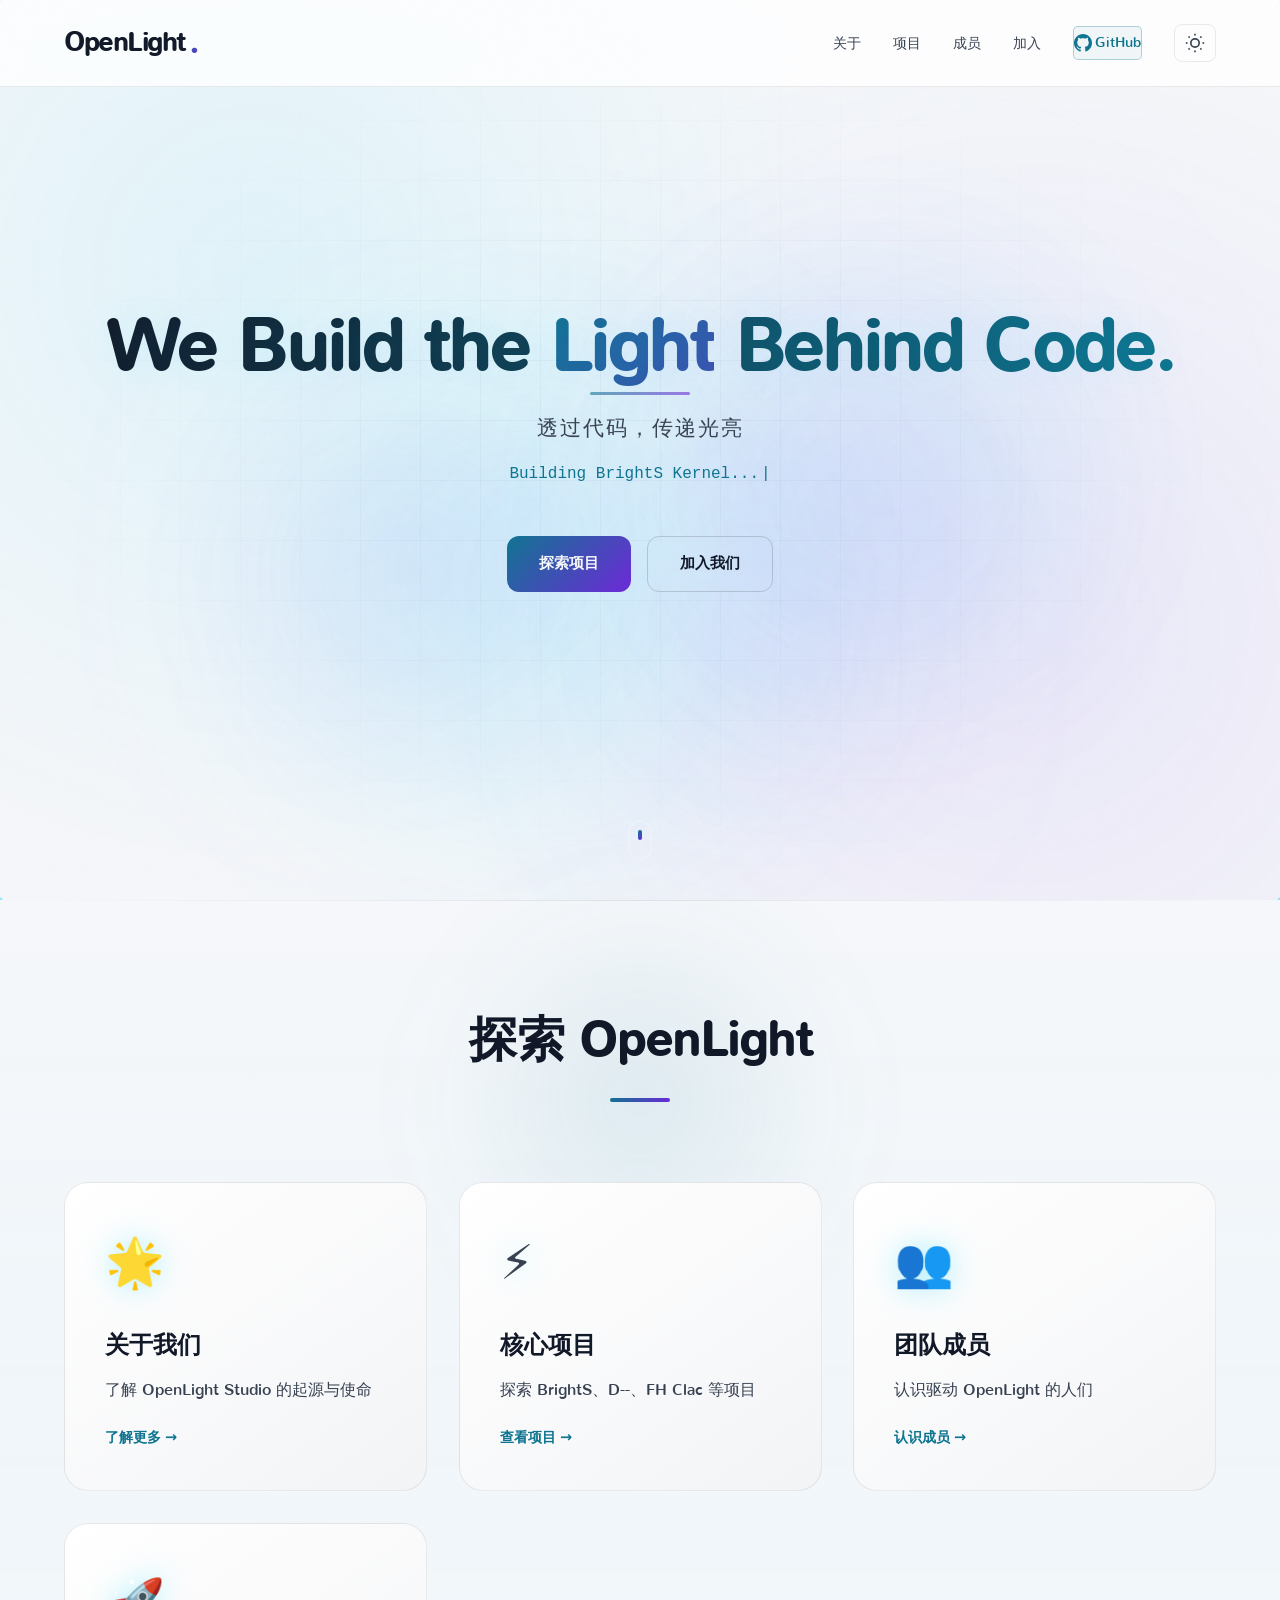
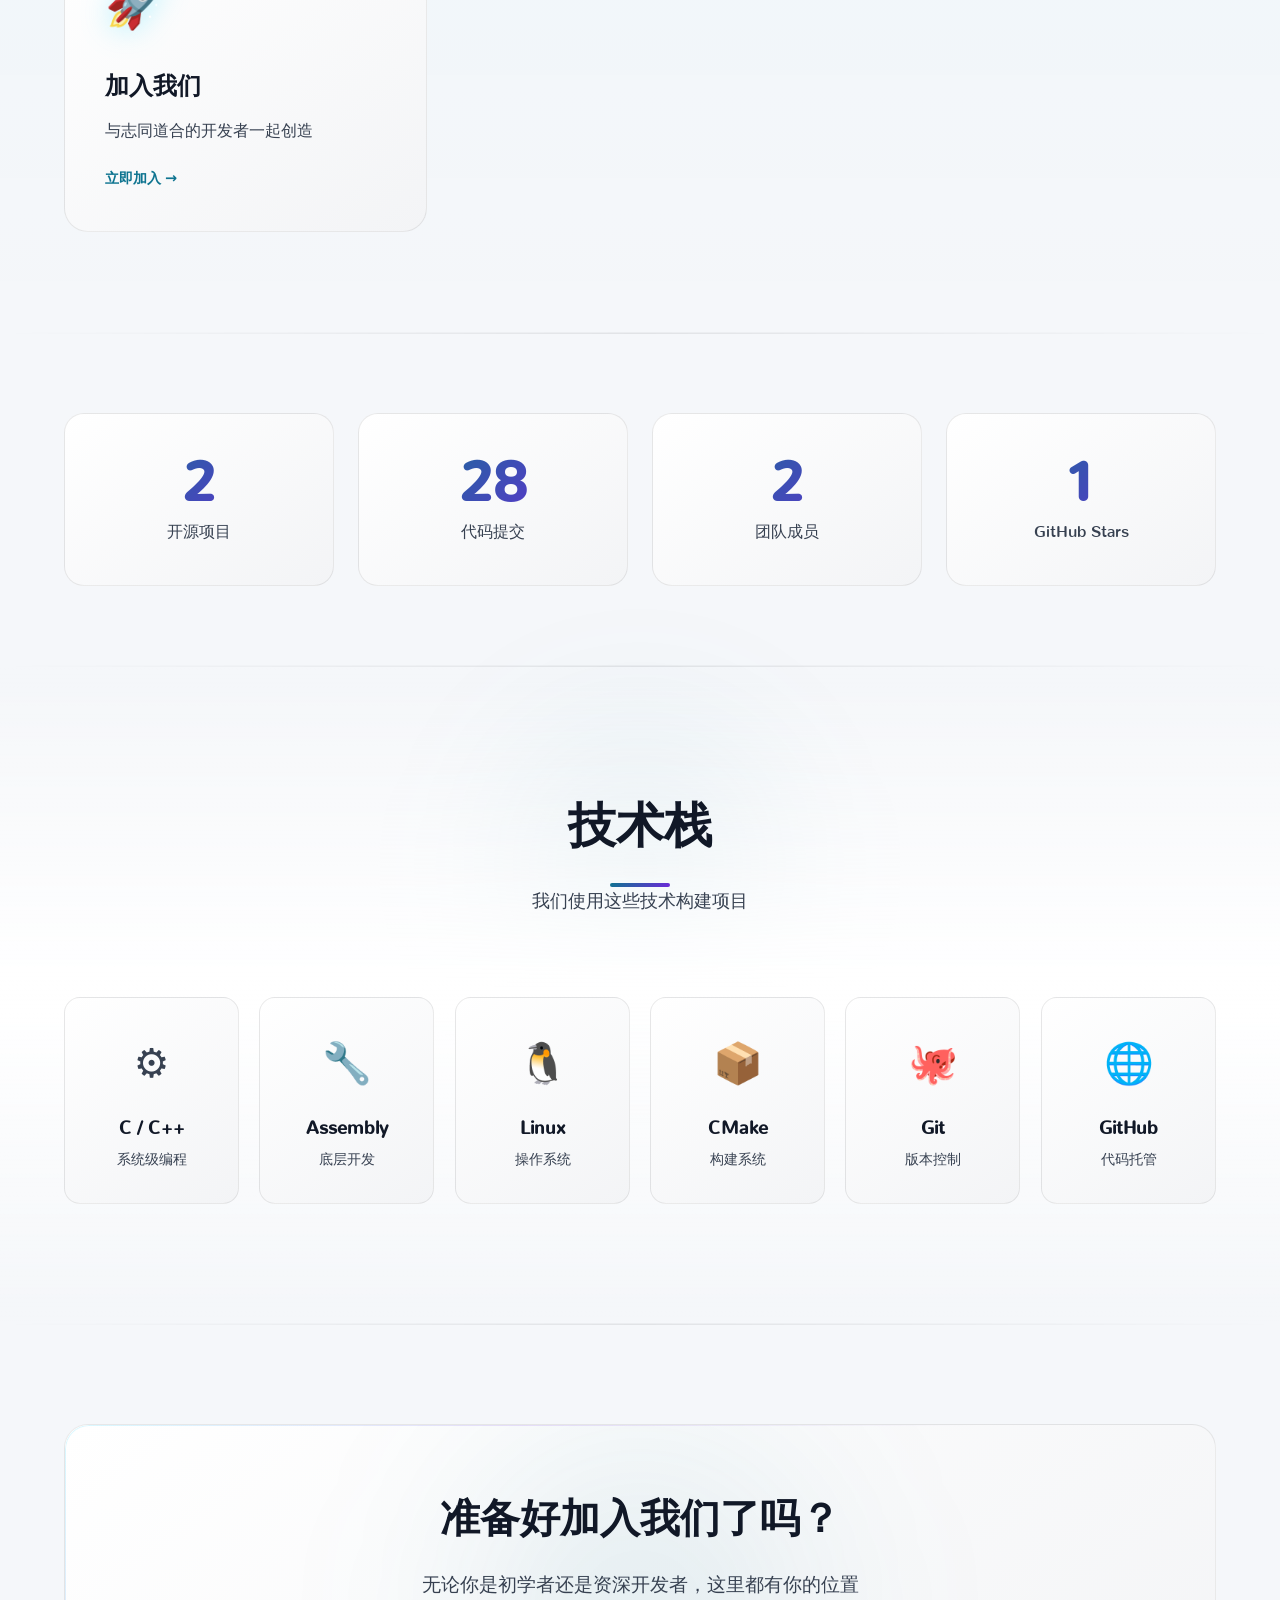
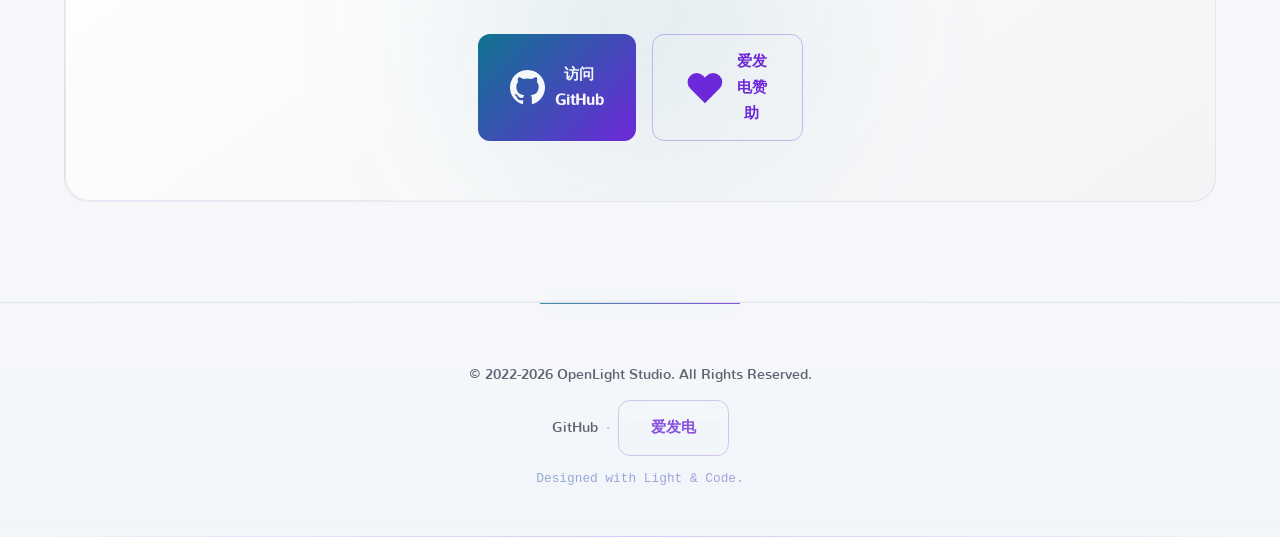
==== commit 3960bcf2: "Update Afdian sponsorship links to use purple theme styling across all pages" ====
--- a/index.html
+++ b/index.html
@@ -200,11 +200,11 @@
                             </svg>
                             访问 GitHub
                         </a>
-                        <a href="https://ifdian.net/a/OpenLight" target="_blank" class="btn btn-outline">
+                        <a href="https://ifdian.net/a/OpenLight" target="_blank" class="btn btn-afdian">
                             <svg viewBox="0 0 24 24" fill="currentColor">
                                 <path d="M20.84 4.61a5.5 5.5 0 0 0-7.78 0L12 5.67l-1.06-1.06a5.5 5.5 0 0 0-7.78 7.78l1.06 1.06L12 21.23l7.78-7.78 1.06-1.06a5.5 5.5 0 0 0 0-7.78z"></path>
                             </svg>
-                            支持我们
+                            爱发电赞助
                         </a>
                     </div>
                 </div>
@@ -221,9 +221,9 @@
             <div class="container">
                 <p>&copy; 2022-2026 OpenLight Studio. All Rights Reserved.</p>
                 <p class="footer-links">
-                    <a href="https://github.com/OpenLight-Studio" target="_blank">GitHub</a>
-                    <span class="separator">·</span>
-                    <a href="https://ifdian.net/a/OpenLight" target="_blank">爱发电</a>
+                     <a href="https://github.com/OpenLight-Studio" target="_blank">GitHub</a>
+                     <span class="separator">·</span>
+                     <a href="https://ifdian.net/a/OpenLight" target="_blank" class="btn btn-afdian">爱发电</a>
                 </p>
                 <p class="footer-note">Designed with Light & Code.</p>
             </div>
--- a/style.css
+++ b/style.css
@@ -346,16 +346,17 @@
 
 .btn-gh {
     border: 1px solid rgba(0, 212, 255, 0.3);
-    padding: 10px 20px;
-    border-radius: 10px;
+    padding: 5px 10px;
+    border-radius: 5px;
     color: var(--text-highlight) !important;
     background: rgba(0, 212, 255, 0.05);
-    font-weight: 600;
+    font-weight: 500;
+    font-size: 0.75rem;
     position: relative;
     overflow: hidden;
     display: inline-flex;
     align-items: center;
-    gap: 8px;
+    gap: 3px;
     transition: var(--transition);
 }
 
@@ -386,8 +387,8 @@
 }
 
 .btn-gh svg {
-    width: 18px;
-    height: 18px;
+    width: 14px;
+    height: 14px;
     transition: transform 0.3s ease;
 }
 
@@ -592,6 +593,9 @@
     height: 100%;
     z-index: -1;
     overflow: hidden;
+    background: 
+        radial-gradient(circle at 20% 30%, rgba(0, 212, 255, 0.08) 0%, transparent 50%),
+        radial-gradient(circle at 80% 70%, rgba(124, 58, 237, 0.08) 0%, transparent 50%);
 }
 
 .hero-bg .orb {
@@ -611,6 +615,7 @@
     right: 15%;
     animation-delay: -5s;
     animation-duration: 22s;
+    filter: blur(80px);
 }
 
 .hero-bg .orb-2 {
@@ -621,6 +626,7 @@
     left: 20%;
     animation-delay: -10s;
     animation-duration: 26s;
+    filter: blur(80px);
 }
 
 .hero-bg .orb-3 {
@@ -631,6 +637,7 @@
     left: 50%;
     animation-delay: -15s;
     animation-duration: 24s;
+    filter: blur(80px);
 }
 
 @keyframes orbFloat {
@@ -662,11 +669,21 @@
     text-shadow: 0 0 40px rgba(0, 212, 255, 0.1);
     position: relative;
     animation: heroTitleGlow 4s ease-in-out infinite;
+    background: linear-gradient(to right, var(--text-white), var(--text-highlight));
+    -webkit-background-clip: text;
+    -webkit-text-fill-color: transparent;
+    background-clip: text;
 }
 
 @keyframes heroTitleGlow {
-    0%, 100% { text-shadow: 0 0 40px rgba(0, 212, 255, 0.1); }
-    50% { text-shadow: 0 0 60px rgba(0, 212, 255, 0.2), 0 0 80px rgba(124, 58, 237, 0.1); }
+    0%, 100% { 
+        text-shadow: 0 0 40px rgba(0, 212, 255, 0.1);
+        filter: brightness(1);
+    }
+    50% { 
+        text-shadow: 0 0 60px rgba(0, 212, 255, 0.2), 0 0 80px rgba(124, 58, 237, 0.1);
+        filter: brightness(1.1);
+    }
 }
 
 @keyframes heroTitleGlow {
@@ -885,6 +902,65 @@
     font-weight: 600;
 }
 
+.btn-afdian {
+    background: transparent;
+    color: var(--text-accent);
+    border: 1px solid rgba(124, 58, 237, 0.3);
+    backdrop-filter: blur(10px);
+    position: relative;
+    overflow: hidden;
+    display: inline-flex;
+    align-items: center;
+    gap: 10px;
+    transition: var(--transition);
+    font-weight: 600;
+}
+
+.btn-afdian::before {
+    content: '';
+    position: absolute;
+    top: 0;
+    left: -100%;
+    width: 100%;
+    height: 100%;
+    background: linear-gradient(90deg, transparent, rgba(124, 58, 237, 0.2), transparent);
+    transition: left 0.5s ease;
+}
+
+.btn-afdian:hover::before {
+    left: 100%;
+}
+
+.btn-afdian:hover {
+    border-color: rgba(124, 58, 237, 0.5);
+    background: rgba(124, 58, 237, 0.05);
+    transform: translateY(-3px) scale(1.02);
+    box-shadow: 0 8px 24px rgba(124, 58, 237, 0.2);
+}
+
+.btn-afdian:active {
+    transform: translateY(-1px) scale(1.01);
+}
+
+.btn-afdian svg {
+    transition: transform 0.3s ease;
+}
+
+.btn-afdian:hover svg {
+    transform: rotate(-5deg) scale(1.1);
+}
+
+/* Light theme adjustments for Afdian button */
+.light-theme .btn-afdian {
+    color: #6d28d9;
+    border-color: rgba(109, 40, 217, 0.3);
+}
+
+.light-theme .btn-afdian:hover {
+    background: rgba(109, 40, 217, 0.05);
+    border-color: rgba(109, 40, 217, 0.3);
+}
+
 .btn-outline::before {
     content: '';
     position: absolute;
@@ -1516,7 +1592,7 @@
 .fade-in {
     opacity: 0;
     transform: translateY(30px);
-    transition: opacity 0.8s ease-out, transform 0.8s ease-out;
+    transition: opacity 1.2s cubic-bezier(0.25, 0.8, 0.25, 1), transform 1.2s cubic-bezier(0.25, 0.8, 0.25, 1);
 }
 
 .fade-in.visible {
@@ -1622,6 +1698,32 @@
     .stat-number {
         font-size: 2.2rem;
     }
+    
+    /* Enhanced responsive adjustments */
+    .hero-bg .orb-1,
+    .hero-bg .orb-2,
+    .hero-bg .orb-3 {
+        filter: blur(60px);
+    }
+    
+    .page-header .header-decoration::before,
+    .page-header .header-decoration::after {
+        opacity: 0.06;
+    }
+    
+    .floating-shapes .shape-1 {
+        width: 250px;
+        height: 250px;
+        top: 0;
+        left: -15%;
+    }
+    
+    .floating-shapes .shape-2 {
+        width: 180px;
+        height: 180px;
+        bottom: 10%;
+        right: -10%;
+    }
 }
 
 @media (max-width: 480px) {
@@ -1644,12 +1746,35 @@
     .join-content h2 {
         font-size: 2rem;
     }
+    
+    /* Further enhanced mobile adjustments */
+    .hero-bg {
+        background: 
+            radial-gradient(circle at 30% 40%, rgba(0, 212, 255, 0.06) 0%, transparent 50%),
+            radial-gradient(circle at 70% 60%, rgba(124, 58, 237, 0.06) 0%, transparent 50%);
+    }
+    
+    .hero-bg .orb-1,
+    .hero-bg .orb-2,
+    .hero-bg .orb-3 {
+        display: none;
+    }
+    
+    .page-header .header-decoration::before,
+    .page-header .header-decoration::after {
+        display: none;
+    }
+    
+    .floating-shapes {
+        display: none;
+    }
 }
 
 /* --- 选中文本样式 --- */
 ::selection {
-    background: var(--accent-glow);
-    color: var(--text-white);
+    background: var(--gradient-primary);
+    color: var(--bg-color);
+    text-shadow: 0 0 5px rgba(0, 212, 255, 0.3);
 }
 
 /* --- 滚动条样式 --- */
@@ -1694,10 +1819,20 @@
     width: 100%;
     height: 100%;
     background: 
-        radial-gradient(ellipse at 20% 50%, rgba(0, 212, 255, 0.03) 0%, transparent 50%),
-        radial-gradient(ellipse at 80% 20%, rgba(124, 58, 237, 0.03) 0%, transparent 50%);
+        radial-gradient(ellipse at 20% 50%, rgba(0, 212, 255, 0.04) 0%, transparent 50%),
+        radial-gradient(ellipse at 80% 20%, rgba(124, 58, 237, 0.04) 0%, transparent 50%);
     pointer-events: none;
     z-index: -1;
+    animation: bgGradientShift 20s ease infinite;
+}
+
+@keyframes bgGradientShift {
+    0%, 100% {
+        background-position: 0% 0%, 0% 0%;
+    }
+    50% {
+        background-position: 100% 100%, 100% 100%;
+    }
 }
 
 .page-header {
@@ -3418,13 +3553,15 @@
 
 /* --- 选中文本样式增强 --- */
 ::selection {
-    background: var(--accent-glow);
-    color: var(--text-white);
+    background: var(--gradient-primary);
+    color: var(--bg-color);
+    text-shadow: 0 0 5px rgba(0, 212, 255, 0.3);
 }
 
 ::-moz-selection {
-    background: var(--accent-glow);
-    color: var(--text-white);
+    background: var(--gradient-primary);
+    color: var(--bg-color);
+    text-shadow: 0 0 5px rgba(0, 212, 255, 0.3);
 }
 
 /* --- 首页统计卡片 --- */
@@ -3748,25 +3885,26 @@
 .floating-shapes .shape {
     position: absolute;
     border-radius: 50%;
-    opacity: 0.1;
+    opacity: 0.12;
+    filter: blur(4px);
 }
 
 .floating-shapes .shape-1 {
-    width: 300px;
-    height: 300px;
+    width: 350px;
+    height: 350px;
     background: var(--gradient-primary);
-    top: 10%;
-    left: -5%;
-    animation: float1 20s ease-in-out infinite;
+    top: 5%;
+    left: -10%;
+    animation: float1 25s ease-in-out infinite;
 }
 
 .floating-shapes .shape-2 {
-    width: 200px;
-    height: 200px;
+    width: 250px;
+    height: 250px;
     background: var(--text-accent);
-    bottom: 20%;
-    right: -3%;
-    animation: float2 25s ease-in-out infinite;
+    bottom: 15%;
+    right: -8%;
+    animation: float2 30s ease-in-out infinite;
 }
 
 /* --- 核心价值区域 --- */
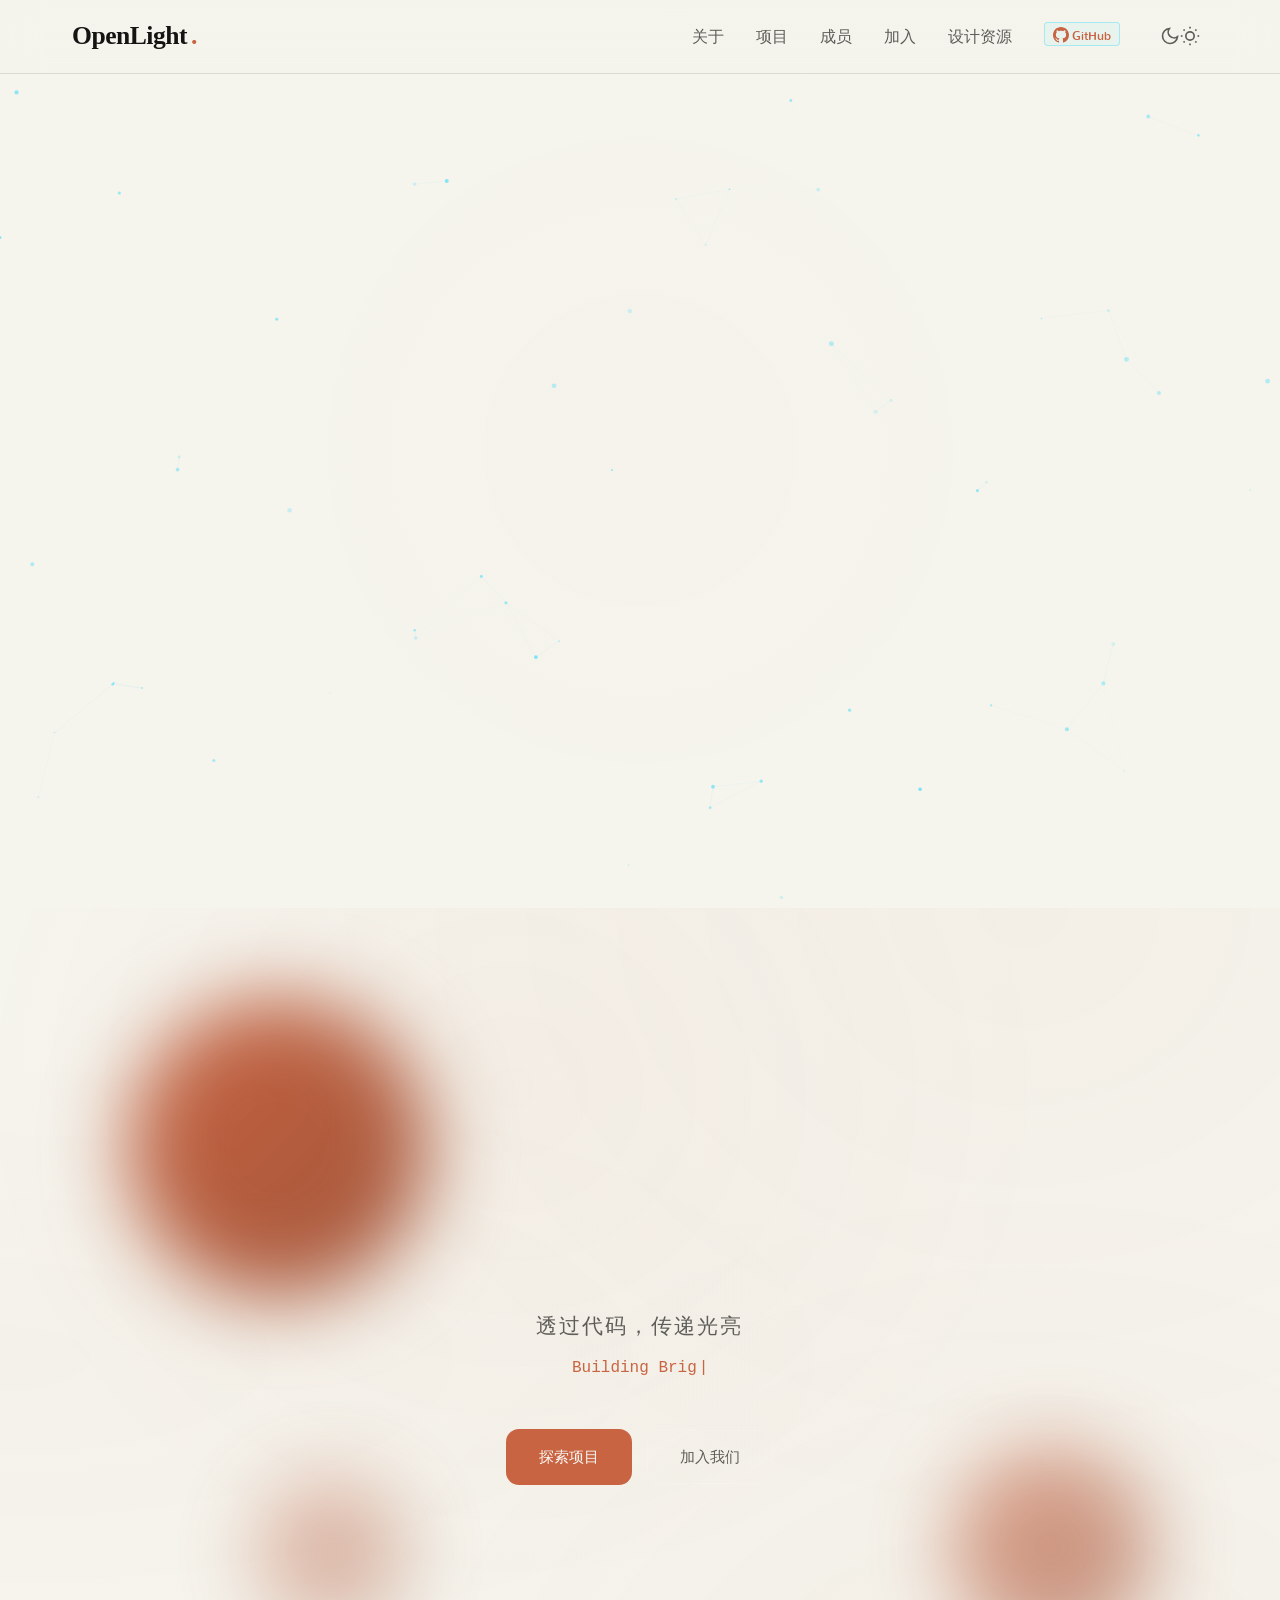
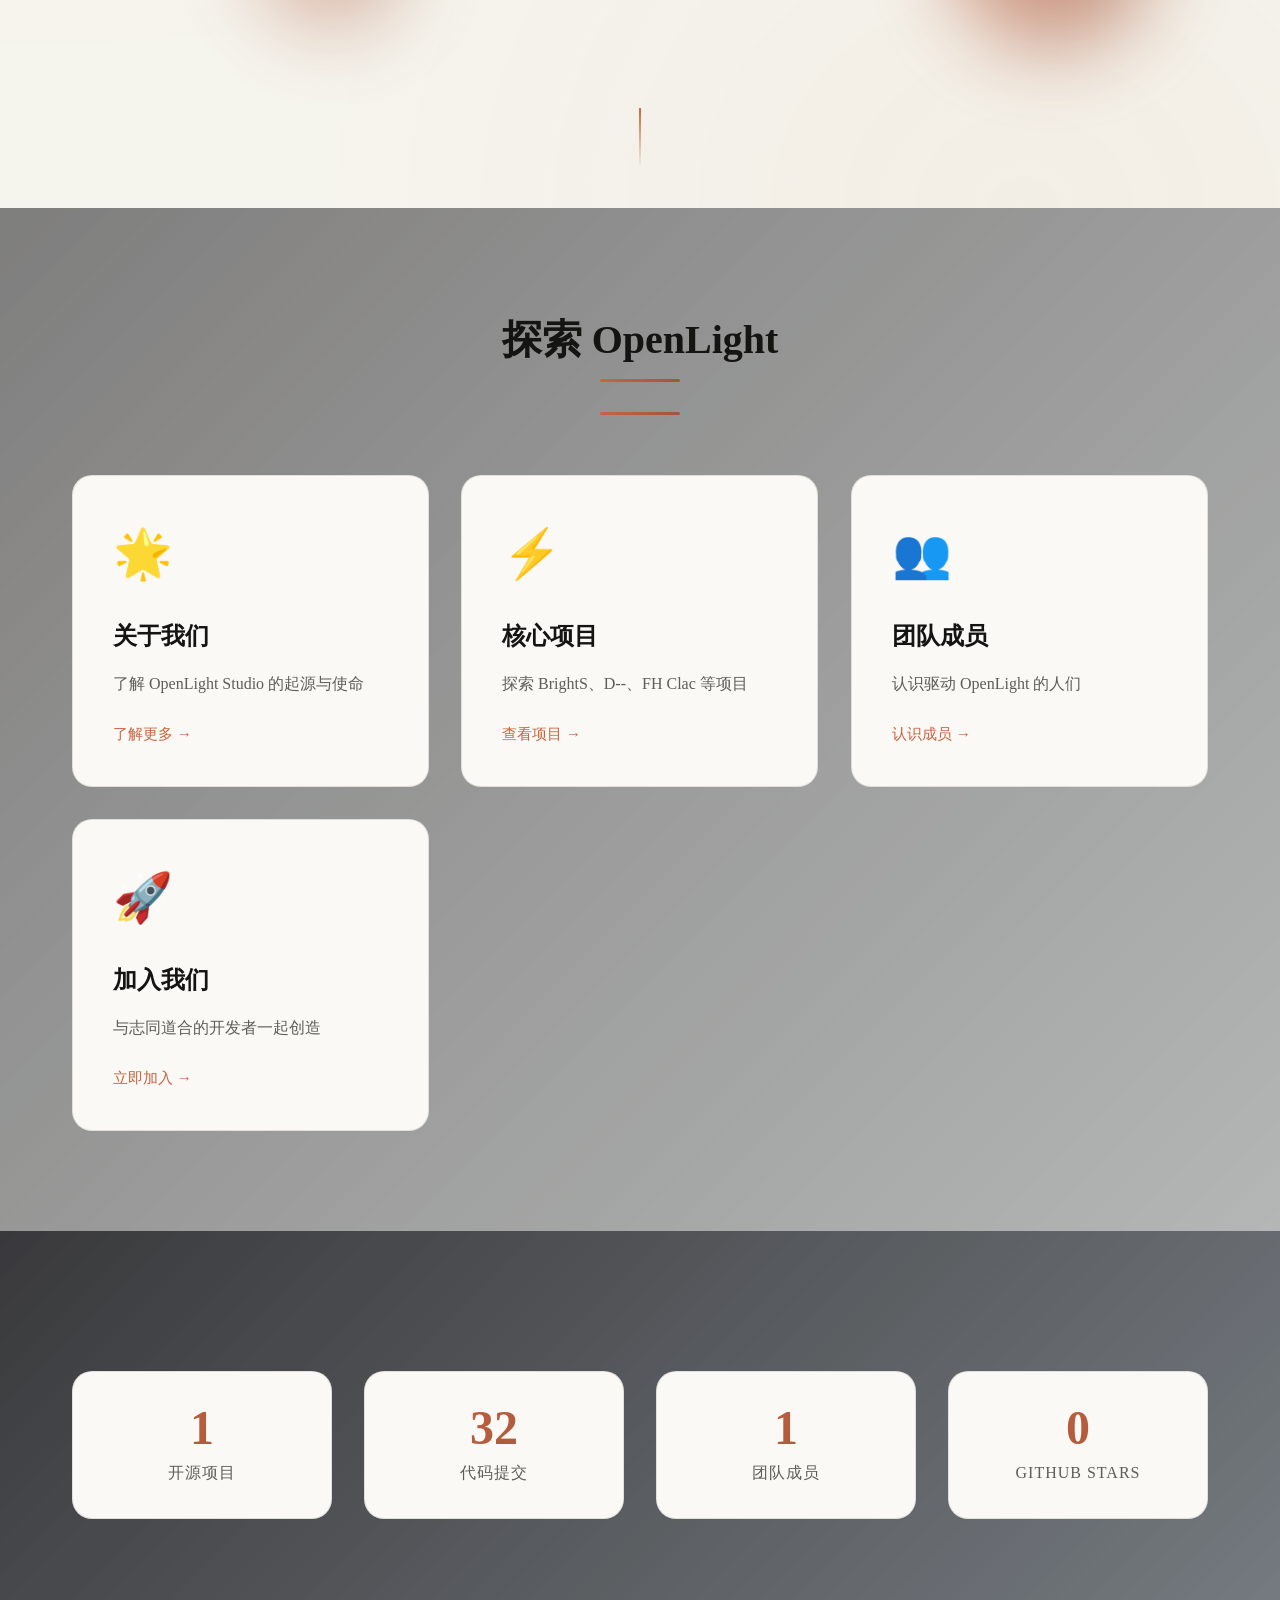
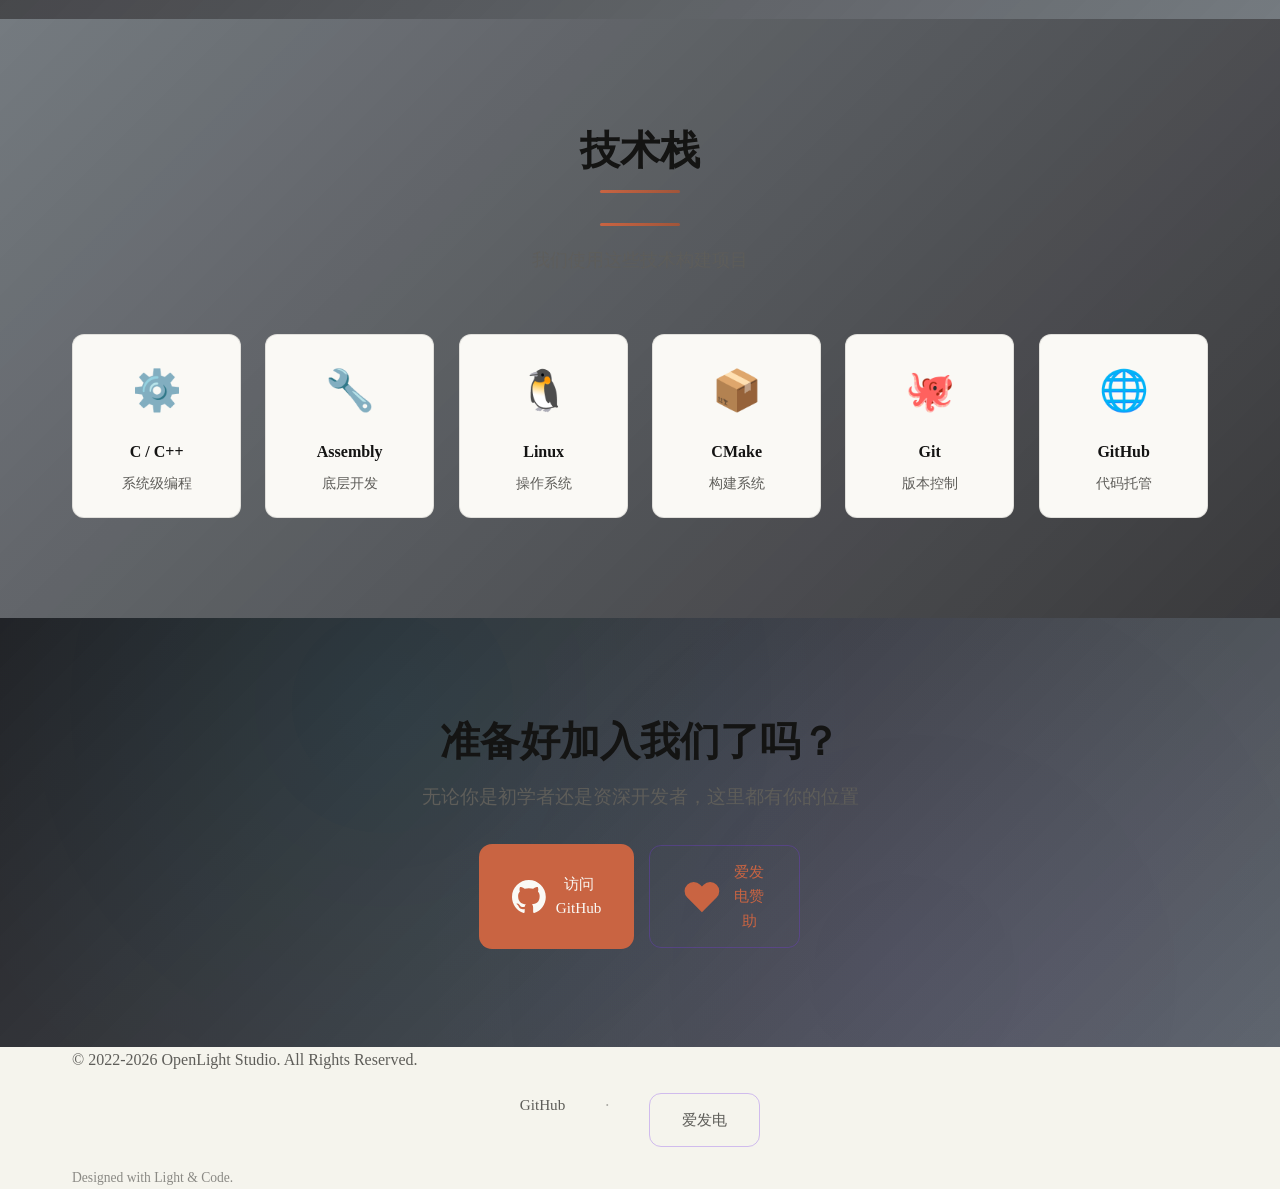
==== commit 0007f162: "feat: add design resources page and update theme - Add new design resources page with curated DESIGN" ====
--- a/index.html
+++ b/index.html
@@ -19,6 +19,7 @@
                     <li><a href="/pages/projects.html">项目</a></li>
                     <li><a href="/pages/members.html">成员</a></li>
                     <li><a href="/pages/join.html">加入</a></li>
+                    <li><a href="/pages/design-resources.html">设计资源</a></li>
                     <li>
                         <a href="https://github.com/OpenLight-Studio" target="_blank" class="btn-gh">
                             <svg viewBox="0 0 24 24" fill="currentColor">
@@ -59,6 +60,7 @@
             <a href="/pages/projects.html">项目</a>
             <a href="/pages/members.html">成员</a>
             <a href="/pages/join.html">加入</a>
+            <a href="/pages/design-resources.html">设计资源</a>
             <a href="https://github.com/OpenLight-Studio" target="_blank">GitHub</a>
         </div>
 
@@ -130,8 +132,8 @@
                         <div class="stat-number" data-target="4">0</div>
                         <div class="stat-label">开源项目</div>
                     </div>
-                    <div class="stat-card fade-in delay-1">
-                        <div class="stat-number" data-target="47">0</div>
+                     <div class="stat-card fade-in delay-1">
+                        <div class="stat-number" data-target="119">0</div>
                         <div class="stat-label">代码提交</div>
                     </div>
                     <div class="stat-card fade-in delay-2">
--- a/style.css
+++ b/style.css
@@ -1,4 +1,7 @@
-/* --- 本地字体 --- */
+/* OpenLight Studio - Clean CSS */
+/* Generated: 2026-04-08 */
+
+/* ===== FONTS ===== */
 @font-face {
     font-family: "MiSans";
     src: url("assets/fonts/MiSans/MiSans/woff2/MiSans-Demibold.woff2") format("woff2");
@@ -15,84 +18,86 @@
     font-display: swap;
 }
 
-/* --- 变量定义 --- */
+/* ===== CSS VARIABLES ===== */
 :root {
-    --bg-color: #0a0a0f;
-    --bg-secondary: #12121a;
-    --bg-card: rgba(255, 255, 255, 0.03);
-    --text-main: #a0a0b0;
-    --text-highlight: #00d4ff;
-    --text-accent: #7c3aed;
-    --text-white: #ffffff;
-    --accent-glow: rgba(0, 212, 255, 0.2);
-    --accent-purple: rgba(124, 58, 237, 0.3);
-    --gradient-primary: linear-gradient(135deg, #00d4ff 0%, #7c3aed 100%);
-    --gradient-card: linear-gradient(145deg, rgba(255,255,255,0.05) 0%, rgba(255,255,255,0) 100%);
-    --gradient-mesh: radial-gradient(at 40% 20%, rgba(0, 212, 255, 0.08) 0%, transparent 50%),
-                     radial-gradient(at 80% 0%, rgba(124, 58, 237, 0.06) 0%, transparent 50%),
-                     radial-gradient(at 0% 50%, rgba(0, 212, 255, 0.04) 0%, transparent 50%),
-                     radial-gradient(at 80% 100%, rgba(124, 58, 237, 0.08) 0%, transparent 50%);
-    --font-main: "Nunito", "MiSans", "PingFang SC", "Microsoft YaHei", system-ui, -apple-system, sans-serif;
+    --bg-color: #f5f4ed; /* Parchment - Claude's warm background */
+    --bg-secondary: #faf9f5; /* Ivory - card surface */
+    --bg-card: #faf9f5; /* Ivory for light theme cards */
+    --text-main: #5e5d59; /* Olive Gray - secondary text */
+    --text-highlight: #c96442; /* Terracotta Brand - primary accent */
+    --text-accent: #c96442; /* Terracotta Brand */
+    --text-white: #141413; /* Anthropic Near Black - primary text */
+    --accent-glow: rgba(201, 100, 66, 0.1); /* Terracotta glow */
+    --accent-purple: rgba(201, 100, 66, 0.15); /* Terracotta accent */
+    --gradient-primary: linear-gradient(135deg, #c96442 0%, #a0553a 100%); /* Terracotta gradient */
+    --gradient-card: linear-gradient(145deg, #faf9f5 0%, #f5f4ed 100%); /* Warm card gradient */
+    --gradient-mesh: radial-gradient(at 40% 20%, rgba(201, 100, 66, 0.04) 0%, transparent 50%),
+                      radial-gradient(at 80% 0%, rgba(201, 100, 66, 0.03) 0%, transparent 50%),
+                      radial-gradient(at 0% 50%, rgba(201, 100, 66, 0.02) 0%, transparent 50%),
+                      radial-gradient(at 80% 100%, rgba(201, 100, 66, 0.04) 0%, transparent 50%);
+    --font-main: "Crimson Text", "Times New Roman", serif; /* Anthropic Serif-inspired */
+    --font-sans: "Nunito", "MiSans", "PingFang SC", "Microsoft YaHei", system-ui, -apple-system, sans-serif;
     --font-code: "JetBrains Mono", monospace;
-    --transition: all 0.4s cubic-bezier(0.25, 0.8, 0.25, 1);
-    --transition-fast: all 0.2s cubic-bezier(0.25, 0.8, 0.25, 1);
-    --shadow-glow: 0 0 40px rgba(0, 212, 255, 0.15);
-    --shadow-card: 0 8px 32px rgba(0, 0, 0, 0.3);
-    --shadow-elevated: 0 20px 60px rgba(0, 0, 0, 0.4);
-    --border-color: rgba(255, 255, 255, 0.06);
-    --nav-bg: rgba(10, 10, 15, 0.7);
-    --nav-scrolled-bg: rgba(10, 10, 15, 0.95);
-    --card-bg: rgba(31, 41, 55, 0.5);
+    --ease: cubic-bezier(0.25, 0.8, 0.25, 1);
+    --transition: opacity 0.4s var(--ease), transform 0.4s var(--ease);
+    --transition-fast: opacity 0.2s var(--ease), transform 0.2s var(--ease);
+    --shadow-glow: 0 0 40px rgba(201, 100, 66, 0.08);
+    --shadow-card: 0 8px 32px rgba(0, 0, 0, 0.08);
+    --shadow-elevated: 0 20px 60px rgba(0, 0, 0, 0.12);
+    --border-color: rgba(77, 76, 72, 0.15); /* Ring shadow instead of border */
+    --nav-bg: rgba(245, 244, 237, 0.95); /* Semi-transparent parchment */
+    --nav-scrolled-bg: rgba(250, 249, 245, 0.98); /* Ivory with slight transparency */
+    --card-bg: #faf9f5; /* Ivory */
     --radius-sm: 8px;
     --radius-md: 12px;
     --radius-lg: 20px;
     --radius-xl: 24px;
 }
 
-/* --- 日间模式 (默认) --- */
+/* ===== LIGHT THEME ===== */
 :root.light-theme,
 .light-theme {
-    --bg-color: #f5f7fa;
-    --bg-secondary: #ffffff;
-    --bg-card: rgba(255, 255, 255, 0.95);
-    --text-main: #374151;
-    --text-highlight: #0e7490;
-    --text-accent: #6d28d9;
-    --text-white: #111827;
-    --accent-glow: rgba(14, 116, 144, 0.12);
-    --accent-purple: rgba(109, 40, 217, 0.15);
-    --gradient-primary: linear-gradient(135deg, #0e7490 0%, #6d28d9 100%);
-    --gradient-card: linear-gradient(145deg, #ffffff 0%, #f3f4f6 100%);
-    --shadow-glow: 0 0 30px rgba(14, 116, 144, 0.12);
+    --bg-color: #f5f4ed; /* Parchment */
+    --bg-secondary: #faf9f5; /* Ivory */
+    --bg-card: #faf9f5; /* Ivory */
+    --text-main: #5e5d59; /* Olive Gray */
+    --text-highlight: #c96442; /* Terracotta Brand */
+    --text-accent: #c96442; /* Terracotta Brand */
+    --text-white: #141413; /* Anthropic Near Black */
+    --accent-glow: rgba(201, 100, 66, 0.1);
+    --accent-purple: rgba(201, 100, 66, 0.15);
+    --gradient-primary: linear-gradient(135deg, #c96442 0%, #a0553a 100%);
+    --gradient-card: linear-gradient(145deg, #faf9f5 0%, #f5f4ed 100%);
+    --shadow-glow: 0 0 30px rgba(201, 100, 66, 0.08);
     --shadow-card: 0 4px 24px rgba(0, 0, 0, 0.06);
-    --border-color: rgba(0, 0, 0, 0.08);
-    --nav-bg: rgba(255, 255, 255, 0.85);
-    --nav-scrolled-bg: rgba(255, 255, 255, 0.98);
-    --card-bg: #ffffff;
-}
-
-/* 暗色模式 (显式) */
+    --border-color: rgba(77, 76, 72, 0.15);
+    --nav-bg: rgba(245, 244, 237, 0.95);
+    --nav-scrolled-bg: rgba(250, 249, 245, 0.98);
+    --card-bg: #faf9f5;
+}
+
+/* ===== DARK THEME ===== */
 .dark-theme {
-    --bg-color: #0a0a0f;
-    --bg-secondary: #12121a;
-    --bg-card: rgba(255, 255, 255, 0.03);
-    --text-main: #a0a0b0;
-    --text-highlight: #00d4ff;
-    --text-accent: #7c3aed;
-    --text-white: #ffffff;
-    --accent-glow: rgba(0, 212, 255, 0.2);
-    --accent-purple: rgba(124, 58, 237, 0.3);
-    --gradient-primary: linear-gradient(135deg, #00d4ff 0%, #7c3aed 100%);
-    --gradient-card: linear-gradient(145deg, rgba(255,255,255,0.05) 0%, rgba(255,255,255,0) 100%);
-    --shadow-glow: 0 0 40px rgba(0, 212, 255, 0.15);
+    --bg-color: #141413; /* Anthropic Near Black */
+    --bg-secondary: #30302e; /* Dark Warm */
+    --bg-card: #30302e; /* Dark Warm for cards */
+    --text-main: #87867f; /* Warm Gray */
+    --text-highlight: #c96442; /* Terracotta Brand */
+    --text-accent: #c96442; /* Terracotta Brand */
+    --text-white: #faf9f5; /* Ivory text on dark */
+    --accent-glow: rgba(201, 100, 66, 0.2);
+    --accent-purple: rgba(201, 100, 66, 0.3);
+    --gradient-primary: linear-gradient(135deg, #c96442 0%, #a0553a 100%);
+    --gradient-card: linear-gradient(145deg, #30302e 0%, #4d4c48 100%);
+    --shadow-glow: 0 0 40px rgba(201, 100, 66, 0.15);
     --shadow-card: 0 8px 32px rgba(0, 0, 0, 0.3);
-    --border-color: rgba(255, 255, 255, 0.06);
-    --nav-bg: rgba(10, 10, 15, 0.7);
-    --nav-scrolled-bg: rgba(10, 10, 15, 0.95);
-    --card-bg: rgba(31, 41, 55, 0.5);
-}
-
-/* --- 全局重置 --- */
+    --border-color: rgba(135, 134, 127, 0.15);
+    --nav-bg: rgba(20, 20, 19, 0.9); /* Near Black with transparency */
+    --nav-scrolled-bg: rgba(48, 48, 46, 0.95); /* Dark Warm */
+    --card-bg: #30302e;
+}
+
+/* ===== GLOBAL RESET ===== */
 * {
     margin: 0;
     padding: 0;
@@ -107,28 +112,11 @@
     background-color: var(--bg-color);
     color: var(--text-main);
     font-family: var(--font-main);
-    line-height: 1.7;
+    line-height: 1.6;
     overflow-x: hidden;
-    position: relative;
-}
-
-/* --- 噪点纹理叠加层 --- */
-body::after {
-    content: '';
-    position: fixed;
-    top: 0;
-    left: 0;
-    width: 100%;
-    height: 100%;
-    pointer-events: none;
-    z-index: 9998;
-    opacity: 0.015;
-    background-image: url("data:image/svg+xml,%3Csvg viewBox='0 0 256 256' xmlns='http://www.w3.org/2000/svg'%3E%3Cfilter id='noise'%3E%3CfeTurbulence type='fractalNoise' baseFrequency='0.9' numOctaves='4' stitchTiles='stitch'/%3E%3C/filter%3E%3Crect width='100%25' height='100%25' filter='url(%23noise)'/%3E%3C/svg%3E");
-    background-repeat: repeat;
-    background-size: 256px 256px;
-}
-
-/* --- 网格背景叠加 --- */
+}
+
+/* ===== SUBTLE TEXTURE BACKGROUND ===== */
 body::before {
     content: '';
     position: fixed;
@@ -138,75 +126,44 @@
     height: 100%;
     pointer-events: none;
     z-index: -1;
-    background-image: 
-        linear-gradient(rgba(0, 212, 255, 0.03) 1px, transparent 1px),
-        linear-gradient(90deg, rgba(0, 212, 255, 0.03) 1px, transparent 1px);
-    background-size: 60px 60px;
-    mask-image: radial-gradient(ellipse at 50% 50%, black 20%, transparent 70%);
-    -webkit-mask-image: radial-gradient(ellipse at 50% 50%, black 20%, transparent 70%);
-}
-
-/* --- 网格背景叠加 --- */
-body::before {
-    content: '';
-    position: fixed;
-    top: 0;
-    left: 0;
-    width: 100%;
-    height: 100%;
-    pointer-events: none;
-    z-index: -1;
-    background-image: 
-        linear-gradient(rgba(0, 212, 255, 0.03) 1px, transparent 1px),
-        linear-gradient(90deg, rgba(0, 212, 255, 0.03) 1px, transparent 1px);
-    background-size: 60px 60px;
-    mask-image: radial-gradient(ellipse at 50% 50%, black 20%, transparent 70%);
-    -webkit-mask-image: radial-gradient(ellipse at 50% 50%, black 20%, transparent 70%);
-}
-
-.light-theme body::after {
-    opacity: 0.03;
-}
-
-a {
-    text-decoration: none;
-    color: inherit;
-    transition: var(--transition);
-}
-
-ul {
-    list-style: none;
-}
-
-.container {
-    max-width: 1200px;
-    margin: 0 auto;
-    padding: 0 24px;
-}
-
-/* --- 粒子背景 --- */
-#particles-canvas {
-    position: fixed;
-    top: 0;
-    left: 0;
-    width: 100%;
-    height: 100%;
-    z-index: -1;
-    pointer-events: none;
-}
-
-/* --- 导航栏 --- */
+    background-image: radial-gradient(circle at 50% 50%, rgba(201, 100, 66, 0.02) 0%, transparent 50%);
+    opacity: 0.5;
+}
+
+/* ===== HARDWARE ACCELERATION ===== */
+[class*="fade-in"], .orb, .preview-card, .btn, .project-detail, .navbar {
+    will-change: transform, opacity;
+    backface-visibility: hidden;
+    transform: translateZ(0);
+}
+
+/* ===== ACCESSIBILITY ===== */
+@media (prefers-reduced-motion: reduce) {
+    *, *::before, *::after {
+        animation-duration: 0.01ms !important;
+        animation-iteration-count: 1 !important;
+        transition-duration: 0.01ms !important;
+        scroll-behavior: auto !important;
+    }
+}
+
+/* ===== NAVIGATION ===== */
 .navbar {
     position: fixed;
     top: 0;
     width: 100%;
-    padding: 16px 0;
+    z-index: 1000;
+    padding: 1rem 0;
     background: var(--nav-bg);
-    backdrop-filter: blur(20px) saturate(180%);
-    -webkit-backdrop-filter: blur(20px) saturate(180%);
-    z-index: 1000;
-    border-bottom: 1px solid var(--border-color);
-    transition: var(--transition);
+    backdrop-filter: blur(20px);
+    box-shadow: 0px 0px 0px 1px var(--border-color); /* Ring shadow instead of border */
+    transition: var(--transition);
+}
+
+.navbar.scrolled {
+    background: var(--nav-scrolled-bg);
+    box-shadow: 0px 0px 0px 1px var(--border-color), 0 4px 30px rgba(0, 0, 0, 0.08);
+    padding: 12px 0;
 }
 
 .navbar::after {
@@ -225,150 +182,269 @@
     opacity: 1;
 }
 
-.navbar::after {
-    content: '';
-    position: absolute;
-    bottom: 0;
-    left: 0;
-    width: 100%;
-    height: 1px;
-    background: linear-gradient(90deg, transparent, rgba(0, 212, 255, 0.2), transparent);
-    opacity: 0;
-    transition: opacity 0.3s ease;
-}
-
-.navbar.scrolled::after {
-    opacity: 1;
-}
-
-.navbar.scrolled {
-    background: var(--nav-scrolled-bg);
-    box-shadow: 0 4px 30px rgba(0, 0, 0, 0.15);
-    padding: 12px 0;
-}
-
 .nav-content {
     display: flex;
     justify-content: space-between;
     align-items: center;
+    max-width: 1200px;
+    margin: 0 auto;
+    padding: 0 2rem;
 }
 
 .logo {
     font-size: 1.6rem;
-    font-weight: 800;
+    font-weight: 600; /* Less bold for serif */
     color: var(--text-white);
     letter-spacing: -0.5px;
     display: flex;
     align-items: center;
     gap: 4px;
     position: relative;
+    text-decoration: none;
+    font-family: var(--font-main);
 }
 
 .logo::before {
     content: '';
     position: absolute;
-    inset: -4px -8px;
+    inset: 0;
     background: var(--gradient-primary);
     border-radius: 8px;
     opacity: 0;
-    transition: opacity 0.3s ease;
+    transform: scale(0.95);
+    transition: opacity 0.3s ease, transform 0.3s ease;
     z-index: -1;
-    filter: blur(8px);
 }
 
 .logo:hover::before {
-    opacity: 0.15;
-}
-
-.logo::after {
-    content: '';
-    position: absolute;
-    bottom: -4px;
-    left: 0;
+    opacity: 0.1;
+    transform: scale(1);
+}
+
+.dot {
+    color: var(--text-highlight);
+    animation: pulse 2s ease-in-out infinite;
+}
+
+@keyframes pulse {
+    0%, 100% { opacity: 1; }
+    50% { opacity: 0.7; }
+}
+
+.nav-links {
+    display: flex;
+    list-style: none;
+    gap: 2rem;
+    align-items: center;
+}
+
+.nav-links a {
+    color: var(--text-main);
+    text-decoration: none;
+    font-weight: 400; /* Normal weight */
+    transition: var(--transition);
+    position: relative;
+    font-family: var(--font-sans); /* Sans for UI elements */
+}
+
+.nav-links a:hover,
+.nav-links a.active {
+    color: var(--text-highlight);
+}
+
+.nav-links a::after {
+    content: '';
+    position: absolute;
+    bottom: -5px;
+    left: 50%;
+    transform: translateX(-50%);
     width: 0;
     height: 2px;
-    background: var(--gradient-primary);
+    background: var(--text-highlight); /* Terracotta */
     transition: width 0.3s ease;
-    border-radius: 2px;
-}
-
-.logo:hover::after {
+}
+
+.nav-links a:hover::after,
+.nav-links a.active::after {
     width: 100%;
 }
 
-.logo .dot {
-    background: var(--gradient-primary);
-    -webkit-background-clip: text;
-    -webkit-text-fill-color: transparent;
-    background-clip: text;
-    font-size: 2rem;
-    animation: dotPulse 3s ease-in-out infinite;
-}
-
-@keyframes dotPulse {
-    0%, 100% { filter: brightness(1); }
-    50% { filter: brightness(1.3); }
-}
-
-.nav-links {
-    display: flex;
-    gap: 32px;
-    align-items: center;
-}
-
-.nav-links a {
-    font-size: 0.9rem;
-    font-weight: 500;
-    color: var(--text-main);
-    position: relative;
-    padding: 4px 0;
-}
-
-.nav-links a::after {
-    content: '';
-    position: absolute;
-    bottom: 0;
-    left: 0;
-    width: 0;
-    height: 2px;
-    background: var(--gradient-primary);
-    transition: width 0.3s ease;
-    border-radius: 2px;
-}
-
-.nav-links a:hover {
-    color: var(--text-white);
-}
-
-.nav-links a:hover::after {
-    width: 100%;
-}
-
-.btn-gh {
-    border: 1px solid rgba(0, 212, 255, 0.3);
-    padding: 5px 10px;
-    border-radius: 5px;
-    color: var(--text-highlight) !important;
-    background: rgba(0, 212, 255, 0.05);
-    font-weight: 500;
-    font-size: 0.75rem;
-    position: relative;
-    overflow: hidden;
+/* ===== BUTTONS ===== */
+.btn {
     display: inline-flex;
     align-items: center;
-    gap: 3px;
-    transition: var(--transition);
-}
-
-.btn-gh::before {
+    justify-content: center;
+    padding: 14px 32px;
+    border-radius: var(--radius-md);
+    gap: 10px;
+    font-size: 0.95rem;
+    font-weight: 500;
+    text-decoration: none;
+    cursor: pointer;
+    border: none;
+    background: transparent;
+    color: var(--text-main);
+    position: relative;
+    overflow: hidden;
+    transition: var(--transition);
+    isolation: isolate;
+    min-height: 48px;
+    box-sizing: border-box;
+}
+
+.btn::before {
     content: '';
     position: absolute;
     top: 0;
     left: -100%;
     width: 100%;
     height: 100%;
-    background: linear-gradient(90deg, transparent, rgba(0, 212, 255, 0.2), transparent);
+    background: linear-gradient(90deg, transparent, rgba(255,255,255,0.15), transparent);
+    transition: left 0.6s ease;
+    pointer-events: none;
+}
+
+.btn:hover::before {
+    left: 100%;
+}
+
+.btn-primary {
+    background: var(--text-highlight); /* Terracotta */
+    color: #faf9f5; /* Ivory text */
+    border: none;
+    box-shadow: 0px 0px 0px 1px var(--text-highlight); /* Ring shadow */
+}
+
+.btn-primary::before {
+    content: '';
+    position: absolute;
+    top: 0;
+    left: -100%;
+    width: 100%;
+    height: 100%;
+    background: linear-gradient(90deg, transparent, rgba(255,255,255,0.2), transparent);
+    transition: left 0.6s ease;
+    pointer-events: none;
+}
+
+.btn-primary:hover::before {
+    left: 100%;
+}
+
+.btn-primary:hover {
+    transform: translateY(-2px);
+    box-shadow: 0px 0px 0px 2px var(--text-highlight), 0 4px 20px rgba(201, 100, 66, 0.25);
+}
+
+.btn-primary:active {
+    transform: translateY(-1px) scale(1.01);
+}
+
+.btn-primary svg {
+    transition: transform 0.3s ease;
+}
+
+.btn-primary:hover svg {
+    transform: rotate(-5deg) scale(1.1);
+}
+
+.btn-primary::after {
+    content: '';
+    position: absolute;
+    inset: -2px;
+    border-radius: inherit;
+    background: var(--gradient-primary);
+    filter: blur(12px);
+    opacity: 0;
+    transform: translateY(-3px);
+    transition: opacity 0.3s ease, transform 0.3s ease;
+    pointer-events: none;
+}
+
+.btn-primary:hover::after {
+    opacity: 0.4;
+    transform: translateY(-1px);
+}
+
+.btn-outline {
+    border: 1px solid rgba(255, 255, 255, 0.15);
+    backdrop-filter: blur(10px);
+    min-height: 48px;
+    box-sizing: border-box;
+}
+
+.btn-outline::before {
+    content: '';
+    position: absolute;
+    top: 0;
+    left: -100%;
+    width: 100%;
+    height: 100%;
+    background: linear-gradient(90deg, transparent, rgba(255,255,255,0.2), transparent);
+    transition: left 0.6s ease;
+    pointer-events: none;
+}
+
+.btn-outline:hover::before {
+    left: 100%;
+}
+
+.btn-afdian {
+    color: var(--text-accent);
+    border: 1px solid rgba(124, 58, 237, 0.3);
+    min-height: 48px;
+    box-sizing: border-box;
+}
+
+.btn-afdian::before {
+    content: '';
+    position: absolute;
+    top: 0;
+    left: -100%;
+    width: 100%;
+    height: 100%;
+    background: linear-gradient(90deg, transparent, rgba(124, 58, 237, 0.2), transparent);
+    transition: left 0.6s ease;
+    pointer-events: none;
+}
+
+.btn-afdian:hover::before {
+    left: 100%;
+}
+
+.btn-afdian:hover {
+    border-color: rgba(124, 58, 237, 0.5);
+    background: rgba(124, 58, 237, 0.05);
+    box-shadow: 0 8px 24px rgba(124, 58, 237, 0.2);
+}
+
+.btn-afdian:active {
+}
+
+.btn-gh {
+    border: 1px solid rgba(0, 212, 255, 0.3);
+    padding: 4px 8px;
+    border-radius: 4px;
+    color: var(--text-highlight) !important;
+    background: rgba(0, 212, 255, 0.05);
+    font-size: 0.75rem;
+    overflow: hidden;
+    display: inline-flex;
+    gap: 3px;
+    height: 24px;
+    min-height: 24px;
+}
+
+.btn-gh::before {
+    content: '';
+    position: absolute;
+    top: 0;
+    left: -100%;
+    width: 100%;
+    height: 100%;
+    background: linear-gradient(90deg, transparent, rgba(0, 212, 255, 0.3), transparent);
     transition: left 0.5s ease;
+    pointer-events: none;
 }
 
 .btn-gh:hover::before {
@@ -382,13 +458,9 @@
     transform: translateY(-2px);
 }
 
-.btn-gh::after {
-    display: none !important;
-}
-
 .btn-gh svg {
-    width: 14px;
-    height: 14px;
+    width: 16px;
+    height: 16px;
     transition: transform 0.3s ease;
 }
 
@@ -396,158 +468,96 @@
     transform: rotate(-10deg) scale(1.1);
 }
 
-.btn-gh::before {
-    content: '';
-    position: absolute;
-    top: 0;
-    left: -100%;
-    width: 100%;
-    height: 100%;
-    background: linear-gradient(90deg, transparent, rgba(0, 212, 255, 0.2), transparent);
-    transition: left 0.5s ease;
-}
-
-.btn-gh:hover::before {
-    left: 100%;
-}
-
-.btn-gh:hover {
-    background: rgba(0, 212, 255, 0.15);
-    border-color: var(--text-highlight);
-    box-shadow: var(--shadow-glow), 0 0 20px rgba(0, 212, 255, 0.1);
-    transform: translateY(-2px);
-}
-
-.btn-gh::after {
-    display: none !important;
-}
-
-.btn-gh svg {
-    width: 18px;
-    height: 18px;
-    transition: transform 0.3s ease;
-}
-
-.btn-gh:hover svg {
-    transform: rotate(-10deg) scale(1.1);
-}
-
-/* --- 主题切换按钮 --- */
 .theme-toggle {
-    background: transparent;
-    border: 1px solid var(--border-color);
+    background: none;
+    border: none;
+    cursor: pointer;
+    padding: 8px;
     border-radius: 8px;
-    padding: 8px 10px;
-    cursor: pointer;
+    transition: var(--transition);
     display: flex;
     align-items: center;
     justify-content: center;
-    transition: var(--transition);
-    color: var(--text-main);
 }
 
 .theme-toggle:hover {
-    border-color: var(--text-highlight);
-    color: var(--text-highlight);
-    background: var(--accent-glow);
+    background: rgba(255, 255, 255, 0.1);
 }
 
 .theme-toggle svg {
     width: 20px;
     height: 20px;
-}
-
-.theme-toggle .sun-icon {
-    display: none;
-}
-
-.theme-toggle .moon-icon {
-    display: block;
-}
-
-.light-theme .theme-toggle .sun-icon {
-    display: block;
-}
-
-.light-theme .theme-toggle .moon-icon {
-    display: none;
+    stroke: var(--text-main);
+    transition: var(--transition);
 }
 
 .hamburger {
     display: none;
+    flex-direction: column;
+    gap: 4px;
     cursor: pointer;
-    flex-direction: column;
-    gap: 5px;
     padding: 8px;
-    z-index: 1001;
+    border-radius: 4px;
+    transition: var(--transition);
+}
+
+.hamburger:hover {
+    background: rgba(255, 255, 255, 0.1);
 }
 
 .hamburger span {
-    display: block;
-    width: 24px;
+    width: 20px;
     height: 2px;
-    background: var(--text-white);
-    transition: var(--transition);
-    border-radius: 2px;
-}
-
-.hamburger.active span:nth-child(1) {
-    transform: rotate(45deg) translate(5px, 5px);
-}
-
-.hamburger.active span:nth-child(2) {
-    opacity: 0;
-}
-
-.hamburger.active span:nth-child(3) {
-    transform: rotate(-45deg) translate(5px, -5px);
-}
-
-/* 移动端菜单 */
+    background: var(--text-main);
+    transition: var(--transition);
+    transform-origin: center;
+}
+
 .mobile-menu {
-    display: none;
     position: fixed;
-    top: 0;
+    top: 100%;
     left: 0;
     width: 100%;
-    height: 100vh;
-    background: var(--nav-scrolled-bg);
+    background: var(--nav-bg);
     backdrop-filter: blur(20px);
-    z-index: 999;
-    flex-direction: column;
-    justify-content: center;
-    align-items: center;
-    gap: 40px;
+    border-top: 1px solid var(--border-color);
+    padding: 2rem;
+    transform: translateY(-100%);
     opacity: 0;
     visibility: hidden;
     transition: var(--transition);
+    z-index: 999;
 }
 
 .mobile-menu.active {
+    transform: translateY(0);
     opacity: 1;
     visibility: visible;
 }
 
 .mobile-menu a {
-    font-size: 1.8rem;
-    font-weight: 600;
-    color: var(--text-white);
+    display: block;
+    color: var(--text-main);
+    text-decoration: none;
+    font-size: 1.1rem;
+    padding: 1rem 0;
+    border-bottom: 1px solid var(--border-color);
+    transition: var(--transition);
 }
 
 .mobile-menu a:hover {
     color: var(--text-highlight);
-}
-
-/* --- Hero Section --- */
+    padding-left: 1rem;
+}
+
+/* ===== HERO SECTION ===== */
 .hero {
-    height: 100vh;
-    min-height: 700px;
+    min-height: 100vh;
     display: flex;
     align-items: center;
     justify-content: center;
     position: relative;
     overflow: hidden;
-    text-align: center;
 }
 
 .hero-bg {
@@ -556,139 +566,37 @@
     left: 0;
     width: 100%;
     height: 100%;
-    z-index: -1;
-}
-
-.hero-bg::before {
-    content: "";
-    position: absolute;
-    width: 800px;
-    height: 800px;
-    background: radial-gradient(circle, rgba(0, 212, 255, 0.15) 0%, transparent 60%);
-    top: 20%;
-    left: 10%;
-    filter: blur(80px);
-    animation: float1 15s ease-in-out infinite;
-    mix-blend-mode: screen;
-}
-
-.hero-bg::after {
-    content: "";
-    position: absolute;
-    width: 600px;
-    height: 600px;
-    background: radial-gradient(circle, rgba(124, 58, 237, 0.12) 0%, transparent 60%);
-    bottom: 10%;
-    right: 10%;
-    filter: blur(80px);
-    animation: float2 18s ease-in-out infinite;
-    mix-blend-mode: screen;
-}
-
-.hero-bg {
-    position: absolute;
-    top: 0;
-    left: 0;
-    width: 100%;
-    height: 100%;
-    z-index: -1;
-    overflow: hidden;
-    background: 
-        radial-gradient(circle at 20% 30%, rgba(0, 212, 255, 0.08) 0%, transparent 50%),
-        radial-gradient(circle at 80% 70%, rgba(124, 58, 237, 0.08) 0%, transparent 50%);
-}
-
-.hero-bg .orb {
-    position: absolute;
-    border-radius: 50%;
-    filter: blur(60px);
-    opacity: 0.08;
-    animation: orbFloat 20s ease-in-out infinite;
-    mix-blend-mode: screen;
-}
-
-.hero-bg .orb-1 {
-    width: 400px;
-    height: 400px;
-    background: #00d4ff;
-    top: 30%;
-    right: 15%;
-    animation-delay: -5s;
-    animation-duration: 22s;
-    filter: blur(80px);
-}
-
-.hero-bg .orb-2 {
-    width: 300px;
-    height: 300px;
-    background: #7c3aed;
-    bottom: 20%;
-    left: 20%;
-    animation-delay: -10s;
-    animation-duration: 26s;
-    filter: blur(80px);
-}
-
-.hero-bg .orb-3 {
-    width: 250px;
-    height: 250px;
-    background: linear-gradient(135deg, #00d4ff, #7c3aed);
-    top: 60%;
-    left: 50%;
-    animation-delay: -15s;
-    animation-duration: 24s;
-    filter: blur(80px);
-}
-
-@keyframes orbFloat {
-    0%, 100% { transform: translate(0, 0) scale(1) rotate(0deg); }
-    25% { transform: translate(30px, -40px) scale(1.1) rotate(90deg); }
-    50% { transform: translate(-20px, 20px) scale(0.9) rotate(180deg); }
-    75% { transform: translate(40px, 30px) scale(1.05) rotate(270deg); }
-}
-
-@keyframes float1 {
-    0%, 100% { transform: translate(0, 0) scale(1); }
-    33% { transform: translate(50px, -30px) scale(1.1); }
-    66% { transform: translate(-30px, 20px) scale(0.9); }
-}
-
-@keyframes float2 {
-    0%, 100% { transform: translate(0, 0) scale(1); }
-    33% { transform: translate(-40px, 30px) scale(1.05); }
-    66% { transform: translate(30px, -20px) scale(0.95); }
+    background: var(--gradient-mesh);
+    animation: gradientShift 8s ease infinite;
+}
+
+@keyframes gradientShift {
+    0%, 100% { background-position: 0% 50%; }
+    50% { background-position: 100% 50%; }
+}
+
+.hero-content {
+    text-align: center;
+    z-index: 2;
+    max-width: 800px;
+    padding: 0 2rem;
 }
 
 .hero-content h1 {
-    font-size: clamp(2.5rem, 6vw, 4.5rem);
-    color: var(--text-white);
-    margin-bottom: 24px;
-    line-height: 1.1;
-    font-weight: 800;
-    letter-spacing: -1px;
-    text-shadow: 0 0 40px rgba(0, 212, 255, 0.1);
-    position: relative;
-    animation: heroTitleGlow 4s ease-in-out infinite;
-    background: linear-gradient(to right, var(--text-white), var(--text-highlight));
+    font-size: 3.5rem;
+    font-weight: 900;
+    background: var(--gradient-primary);
+    background-clip: text;
     -webkit-background-clip: text;
     -webkit-text-fill-color: transparent;
-    background-clip: text;
+    margin-bottom: 1rem;
+    line-height: 1.1;
+    animation: heroTitleGlow 3s ease-in-out infinite alternate;
 }
 
 @keyframes heroTitleGlow {
-    0%, 100% { 
-        text-shadow: 0 0 40px rgba(0, 212, 255, 0.1);
-        filter: brightness(1);
-    }
-    50% { 
-        text-shadow: 0 0 60px rgba(0, 212, 255, 0.2), 0 0 80px rgba(124, 58, 237, 0.1);
-        filter: brightness(1.1);
-    }
-}
-
-@keyframes heroTitleGlow {
-    0%, 100% { text-shadow: 0 0 40px rgba(0, 212, 255, 0.1); }
-    50% { text-shadow: 0 0 60px rgba(0, 212, 255, 0.2), 0 0 80px rgba(124, 58, 237, 0.1); }
+    0% { filter: drop-shadow(0 0 20px rgba(0, 212, 255, 0.3)); }
+    100% { filter: drop-shadow(0 0 40px rgba(0, 212, 255, 0.6)); }
 }
 
 .hero-content h1::after {
@@ -704,6 +612,198 @@
     opacity: 0.6;
 }
 
+.subtitle {
+    font-size: 1.3rem;
+    margin-bottom: 12px;
+    opacity: 0.7;
+    font-weight: 300;
+    letter-spacing: 2px;
+}
+
+.typewriter {
+    font-family: var(--font-code);
+    color: var(--text-highlight);
+    min-height: 1.6em;
+    margin-bottom: 48px;
+    font-size: 1rem;
+    opacity: 0.9;
+    position: relative;
+    display: inline-block;
+}
+
+.typewriter::after {
+    content: '|';
+    animation: cursorBlink 1s step-end infinite;
+    color: var(--text-highlight);
+    margin-left: 2px;
+}
+
+@keyframes cursorBlink {
+    0%, 50% { opacity: 1; }
+    51%, 100% { opacity: 0; }
+}
+
+.hero-btns {
+    display: flex;
+    gap: 1rem;
+    justify-content: center;
+    flex-wrap: wrap;
+}
+
+/* ===== ANIMATIONS ===== */
+.fade-in {
+    opacity: 0;
+    transform: translateY(30px);
+    animation: fadeInUp 0.8s ease-out forwards;
+}
+
+.fade-in.delay-1 { animation-delay: 0.2s; }
+.fade-in.delay-2 { animation-delay: 0.4s; }
+.fade-in.delay-3 { animation-delay: 0.6s; }
+
+@keyframes fadeInUp {
+    to {
+        opacity: 1;
+        transform: translateY(0);
+    }
+}
+
+/* ===== RESPONSIVE DESIGN ===== */
+@media (max-width: 768px) {
+    .nav-links {
+        display: none;
+    }
+    
+    .hamburger {
+        display: flex;
+    }
+    
+    .hero-content h1 {
+        font-size: 2.2rem;
+        padding: 0 10px;
+    }
+    
+    .subtitle {
+        font-size: 1rem;
+    }
+    
+    .hero-btns {
+        flex-direction: column;
+        padding: 0 20px;
+    }
+    
+    .btn {
+        width: 100%;
+        justify-content: center;
+    }
+    
+    .section {
+        padding: 80px 0;
+    }
+    
+    .section-header {
+        margin-bottom: 50px;
+        text-align: center;
+    }
+    
+    .section-header h2 {
+        font-size: 2rem;
+    }
+    
+    .section-header p {
+        font-size: 1rem;
+    }
+    
+    .project-showcase {
+        grid-template-columns: 1fr;
+        gap: 2rem;
+    }
+    
+    .project-detail {
+        padding: 2rem;
+    }
+    
+    .values-section {
+        padding: 60px 0;
+    }
+    
+    .values-grid {
+        grid-template-columns: 1fr;
+        gap: 2rem;
+    }
+    
+    .value-item {
+        padding: 2rem;
+        text-align: center;
+    }
+    
+    .footer {
+        padding: 40px 0;
+        text-align: center;
+    }
+    
+    .footer-content {
+        flex-direction: column;
+        gap: 2rem;
+    }
+    
+    .footer-links {
+        flex-direction: column;
+        gap: 1rem;
+    }
+}
+
+/* ===== LAYOUT STYLES ===== */
+
+/* ===== HERO SECTION ===== */
+.hero {
+    min-height: 100vh;
+    display: flex;
+    align-items: center;
+    justify-content: center;
+    position: relative;
+    overflow: hidden;
+}
+
+.hero-bg {
+    position: absolute;
+    top: 0;
+    left: 0;
+    width: 100%;
+    height: 100%;
+    background: var(--gradient-mesh);
+    animation: gradientShift 8s ease infinite;
+}
+
+@keyframes gradientShift {
+    0%, 100% { background-position: 0% 50%; }
+    50% { background-position: 100% 50%; }
+}
+
+.hero-content {
+    text-align: center;
+    z-index: 2;
+    max-width: 800px;
+    padding: 0 2rem;
+}
+
+.hero-content h1 {
+    font-size: 3.5rem;
+    font-weight: 900;
+    background: var(--gradient-primary);
+    background-clip: text;
+    -webkit-background-clip: text;
+    -webkit-text-fill-color: transparent;
+    margin-bottom: 1rem;
+    line-height: 1.1;
+    animation: heroTitleGlow 3s ease-in-out infinite alternate;
+}
+
+@keyframes heroTitleGlow {
+    0% { filter: drop-shadow(0 0 20px rgba(0, 212, 255, 0.3)); }
+    100% { filter: drop-shadow(0 0 40px rgba(0, 212, 255, 0.6)); }
+}
+
 .hero-content h1::after {
     content: '';
     position: absolute;
@@ -719,22 +819,9 @@
 
 .highlight {
     background: var(--gradient-primary);
+    background-clip: text;
     -webkit-background-clip: text;
     -webkit-text-fill-color: transparent;
-    background-clip: text;
-    position: relative;
-    animation: gradientShift 5s ease-in-out infinite;
-    background-size: 200% 200%;
-}
-
-@keyframes gradientShift {
-    0%, 100% { background-position: 0% 50%; }
-    50% { background-position: 100% 50%; }
-}
-
-@keyframes gradientShift {
-    0%, 100% { background-position: 0% 50%; }
-    50% { background-position: 100% 50%; }
 }
 
 .subtitle {
@@ -768,735 +855,300 @@
     51%, 100% { opacity: 0; }
 }
 
-.typewriter::after {
-    content: '|';
-    animation: cursorBlink 1s step-end infinite;
-    color: var(--text-highlight);
-    margin-left: 2px;
-}
-
-@keyframes cursorBlink {
-    0%, 50% { opacity: 1; }
-    51%, 100% { opacity: 0; }
-}
-
 .hero-btns {
     display: flex;
-    gap: 16px;
+    gap: 1rem;
     justify-content: center;
     flex-wrap: wrap;
 }
 
-.btn {
-    padding: 14px 32px;
-    border-radius: var(--radius-md);
-    font-weight: 600;
-    cursor: pointer;
-    display: inline-flex;
-    align-items: center;
-    gap: 10px;
-    font-size: 0.95rem;
-    transition: var(--transition);
+.scroll-indicator {
+    position: absolute;
+    bottom: 40px;
+    left: 50%;
+    transform: translateX(-50%);
+    z-index: 2;
+}
+
+.scroll-indicator span {
+    display: block;
+    width: 2px;
+    height: 60px;
+    background: linear-gradient(to bottom, var(--text-highlight), transparent);
+    margin: 0 auto;
+    animation: scrollPulse 2s ease-in-out infinite;
+}
+
+@keyframes scrollPulse {
+    0%, 100% { opacity: 0.5; }
+    50% { opacity: 1; }
+}
+
+/* ===== SECTIONS ===== */
+.section {
+    padding: 100px 0;
+    position: relative;
+}
+
+.preview-section {
+    background: linear-gradient(135deg, rgba(10, 10, 15, 0.5) 0%, rgba(31, 41, 55, 0.3) 100%);
+}
+
+.section-header {
+    text-align: center;
+    margin-bottom: 60px;
+}
+
+.section-header h2 {
+    font-size: 2.5rem;
+    font-weight: 700;
+    color: var(--text-white);
+    margin-bottom: 20px;
+    position: relative;
+    display: inline-block;
+}
+
+.section-header h2::after {
+    content: '';
+    position: absolute;
+    bottom: -10px;
+    left: 50%;
+    transform: translateX(-50%);
+    width: 80px;
+    height: 3px;
+    background: var(--gradient-primary);
+    border-radius: 2px;
+}
+
+.line {
+    width: 80px;
+    height: 3px;
+    background: var(--gradient-primary);
+    margin: 20px auto;
+    border-radius: 2px;
+}
+
+.section-header p {
+    font-size: 1.1rem;
+    color: var(--text-main);
+    max-width: 600px;
+    margin: 0 auto;
+    line-height: 1.6;
+}
+
+/* ===== PREVIEW CARDS ===== */
+.preview-grid {
+    display: grid;
+    grid-template-columns: repeat(auto-fit, minmax(300px, 1fr));
+    gap: 2rem;
+    margin-top: 40px;
+}
+
+.preview-card {
+    background: var(--bg-card);
+    border: 1px solid var(--border-color);
+    border-radius: var(--radius-lg);
+    padding: 2.5rem;
+    text-decoration: none;
+    color: var(--text-main);
     position: relative;
     overflow: hidden;
-    isolation: isolate;
-}
-
-.btn::before {
+    transition: var(--transition);
+    backdrop-filter: blur(10px);
+}
+
+.preview-card::before {
     content: '';
     position: absolute;
     top: 0;
     left: -100%;
     width: 100%;
     height: 100%;
-    background: linear-gradient(90deg, transparent, rgba(255,255,255,0.15), transparent);
+    background: linear-gradient(90deg, transparent, rgba(255,255,255,0.05), transparent);
     transition: left 0.6s ease;
-    z-index: -1;
-}
-
-.btn:hover::before {
+    pointer-events: none;
+}
+
+.preview-card:hover::before {
     left: 100%;
 }
 
-.btn-primary {
-    background: var(--gradient-primary);
-    color: var(--bg-color);
-    border: none;
-    position: relative;
-    overflow: hidden;
-    display: inline-flex;
-    align-items: center;
-    gap: 10px;
-    transition: var(--transition);
-    font-weight: 600;
-}
-
-.btn-primary::before {
-    content: '';
-    position: absolute;
-    top: 0;
-    left: -100%;
-    width: 100%;
-    height: 100%;
-    background: linear-gradient(90deg, transparent, rgba(255,255,255,0.2), transparent);
-    transition: left 0.5s ease;
-}
-
-.btn-primary:hover::before {
-    left: 100%;
-}
-
-.btn-primary:hover {
-    transform: translateY(-3px) scale(1.02);
-    box-shadow: 0 8px 30px rgba(0, 212, 255, 0.45), 0 0 20px rgba(0, 212, 255, 0.15);
-}
-
-.btn-primary:active {
-    transform: translateY(-1px) scale(1.01);
-}
-
-.btn-primary svg {
-    transition: transform 0.3s ease;
-}
-
-.btn-primary:hover svg {
-    transform: rotate(-5deg) scale(1.1);
-}
-
-.btn-primary::after {
-    content: '';
-    position: absolute;
-    inset: -2px;
-    border-radius: inherit;
-    background: var(--gradient-primary);
-    z-index: -1;
-    opacity: 0;
-    filter: blur(12px);
-    transition: opacity 0.3s ease;
-}
-
-.btn-primary:hover {
-    transform: translateY(-3px);
-    box-shadow: 0 8px 30px rgba(0, 212, 255, 0.45), 0 0 20px rgba(0, 212, 255, 0.15);
-}
-
-.btn-primary:hover::after {
-    opacity: 0.4;
-}
-
-.btn-primary:active {
-    transform: translateY(-1px);
-}
-
-.btn-outline {
-    background: transparent;
-    color: var(--text-white);
-    border: 1px solid rgba(255, 255, 255, 0.15);
-    backdrop-filter: blur(10px);
-    position: relative;
-    overflow: hidden;
-    display: inline-flex;
-    align-items: center;
-    gap: 10px;
-    transition: var(--transition);
-    font-weight: 600;
-}
-
-.btn-afdian {
-    background: transparent;
-    color: var(--text-accent);
-    border: 1px solid rgba(124, 58, 237, 0.3);
-    backdrop-filter: blur(10px);
-    position: relative;
-    overflow: hidden;
-    display: inline-flex;
-    align-items: center;
-    gap: 10px;
-    transition: var(--transition);
-    font-weight: 600;
-}
-
-.btn-afdian::before {
-    content: '';
-    position: absolute;
-    top: 0;
-    left: -100%;
-    width: 100%;
-    height: 100%;
-    background: linear-gradient(90deg, transparent, rgba(124, 58, 237, 0.2), transparent);
-    transition: left 0.5s ease;
-}
-
-.btn-afdian:hover::before {
-    left: 100%;
-}
-
-.btn-afdian:hover {
-    border-color: rgba(124, 58, 237, 0.5);
-    background: rgba(124, 58, 237, 0.05);
-    transform: translateY(-3px) scale(1.02);
-    box-shadow: 0 8px 24px rgba(124, 58, 237, 0.2);
-}
-
-.btn-afdian:active {
-    transform: translateY(-1px) scale(1.01);
-}
-
-.btn-afdian svg {
-    transition: transform 0.3s ease;
-}
-
-.btn-afdian:hover svg {
-    transform: rotate(-5deg) scale(1.1);
-}
-
-/* Light theme adjustments for Afdian button */
-.light-theme .btn-afdian {
-    color: #6d28d9;
-    border-color: rgba(109, 40, 217, 0.3);
-}
-
-.light-theme .btn-afdian:hover {
-    background: rgba(109, 40, 217, 0.05);
-    border-color: rgba(109, 40, 217, 0.3);
-}
-
-.btn-outline::before {
-    content: '';
-    position: absolute;
-    top: 0;
-    left: -100%;
-    width: 100%;
-    height: 100%;
-    background: linear-gradient(90deg, transparent, rgba(255,255,255,0.2), transparent);
-    transition: left 0.5s ease;
-}
-
-.btn-outline:hover::before {
-    left: 100%;
-}
-
-.btn-outline:hover {
-    border-color: rgba(255, 255, 255, 0.4);
-    background: rgba(255, 255, 255, 0.05);
-    transform: translateY(-3px) scale(1.02);
-    box-shadow: 0 8px 24px rgba(0, 0, 0, 0.2);
-}
-
-.btn-outline:active {
-    transform: translateY(-1px) scale(1.01);
-}
-
-.btn-outline svg {
-    transition: transform 0.3s ease;
-}
-
-.btn-outline:hover svg {
-    transform: rotate(-5deg) scale(1.1);
-}
-
-.scroll-indicator {
-    position: absolute;
-    bottom: 40px;
-    left: 50%;
-    transform: translateX(-50%);
-    animation: bounce 2s infinite;
-    cursor: pointer;
-    transition: var(--transition);
-}
-
-.scroll-indicator:hover {
-    transform: translateX(-50%) scale(1.1);
-}
-
-.scroll-indicator span {
-    display: block;
-    width: 24px;
-    height: 40px;
-    border: 2px solid rgba(255, 255, 255, 0.2);
-    border-radius: 12px;
-    position: relative;
-}
-
-.scroll-indicator span::before {
-    content: "";
-    position: absolute;
-    top: 8px;
-    left: 50%;
-    transform: translateX(-50%);
-    width: 4px;
-    height: 10px;
-    background: var(--gradient-primary);
-    border-radius: 4px;
-    animation: scrollDown 2s infinite;
-}
-
-@keyframes bounce {
-    0%, 20%, 50%, 80%, 100% {
-        transform: translateX(-50%) translateY(0);
-    }
-    40% {
-        transform: translateX(-50%) translateY(-12px);
-    }
-    60% {
-        transform: translateX(-50%) translateY(-6px);
-    }
-}
-
-@keyframes scrollDown {
-    0% {
-        opacity: 1;
-        top: 8px;
-    }
-    100% {
-        opacity: 0;
-        top: 20px;
-    }
-}
-
-/* --- 通用 Section --- */
-.section {
-    padding: 120px 0;
-    position: relative;
-}
-
-.section::before {
-    content: '';
+.preview-card:hover {
+    transform: translateY(-5px);
+    border-color: rgba(0, 212, 255, 0.3);
+    box-shadow: var(--shadow-card), 0 0 40px rgba(0, 212, 255, 0.1);
+}
+
+.card-glow {
     position: absolute;
     top: 0;
     left: 0;
-    width: 100%;
-    height: 1px;
-    background: linear-gradient(90deg, transparent, var(--border-color), transparent);
-}
-
-.section::after {
-    content: '';
-    position: absolute;
+    right: 0;
     bottom: 0;
-    left: 0;
-    width: 100%;
-    height: 1px;
-    background: linear-gradient(90deg, transparent, var(--border-color), transparent);
-    opacity: 0.5;
-}
-
-.section::before {
+    background: linear-gradient(135deg, rgba(0, 212, 255, 0.03) 0%, transparent 50%);
+    border-radius: inherit;
+    opacity: 0;
+    transition: opacity 0.3s ease;
+    pointer-events: none;
+}
+
+.preview-card:hover .card-glow {
+    opacity: 1;
+}
+
+.preview-icon {
+    font-size: 3rem;
+    margin-bottom: 1.5rem;
+    display: block;
+    transition: transform 0.3s ease;
+}
+
+.preview-card:hover .preview-icon {
+    transform: scale(1.1) rotate(5deg);
+}
+
+.preview-card h3 {
+    font-size: 1.5rem;
+    font-weight: 600;
+    color: var(--text-white);
+    margin-bottom: 1rem;
+}
+
+.preview-card p {
+    color: var(--text-main);
+    line-height: 1.6;
+    margin-bottom: 1.5rem;
+}
+
+.preview-link {
+    color: var(--text-highlight);
+    font-weight: 500;
+    font-size: 0.95rem;
+    transition: var(--transition);
+}
+
+.preview-card:hover .preview-link {
+    color: var(--text-accent);
+}
+
+/* ===== VALUES SECTION ===== */
+.values-section {
+    background: linear-gradient(135deg, rgba(31, 41, 55, 0.3) 0%, rgba(10, 10, 15, 0.5) 100%);
+}
+
+.values-grid {
+    display: grid;
+    grid-template-columns: repeat(auto-fit, minmax(250px, 1fr));
+    gap: 2rem;
+    margin-top: 40px;
+}
+
+.value-item {
+    text-align: center;
+    padding: 2rem;
+    background: var(--bg-card);
+    border-radius: var(--radius-lg);
+    border: 1px solid var(--border-color);
+    position: relative;
+    overflow: hidden;
+    transition: var(--transition);
+}
+
+.value-item::before {
     content: '';
     position: absolute;
     top: 0;
     left: 0;
-    width: 100%;
-    height: 1px;
-    background: linear-gradient(90deg, transparent, var(--border-color), transparent);
-}
-
-.section::after {
-    content: '';
-    position: absolute;
+    right: 0;
     bottom: 0;
-    left: 0;
-    width: 100%;
-    height: 1px;
-    background: linear-gradient(90deg, transparent, var(--border-color), transparent);
-    opacity: 0.5;
-}
-
-.section-header {
-    text-align: center;
-    margin-bottom: 80px;
-}
-
-.section-header h2 {
-    font-size: clamp(2rem, 4vw, 3rem);
+    background: radial-gradient(circle at 50% 0%, rgba(0, 212, 255, 0.06) 0%, transparent 60%);
+    opacity: 0;
+    transition: opacity 0.3s ease;
+}
+
+.value-item:hover::before {
+    opacity: 1;
+}
+
+.value-item:hover {
+    transform: translateY(-3px);
+    border-color: rgba(0, 212, 255, 0.2);
+}
+
+.value-item h4 {
+    font-size: 1.25rem;
+    font-weight: 600;
     color: var(--text-white);
-    margin-bottom: 16px;
-    font-weight: 700;
-}
-
-.section-header p {
-    color: var(--text-main);
-    max-width: 600px;
-    margin: 0 auto;
-    font-size: 1.1rem;
-}
-
-.line {
-    width: 60px;
-    height: 4px;
+    margin-bottom: 1rem;
+    position: relative;
+    z-index: 2;
+}
+
+.value-item p {
+    color: var(--text-main);
+    line-height: 1.6;
+    position: relative;
+    z-index: 2;
+}
+
+/* ===== FLOATING ORBS ===== */
+.orb {
+    position: absolute;
+    border-radius: 50%;
     background: var(--gradient-primary);
-    margin: 0 auto;
-    border-radius: 4px;
-}
-
-/* --- About Section --- */
-.about {
-    background: linear-gradient(180deg, transparent 0%, rgba(0, 212, 255, 0.02) 50%, transparent 100%);
-}
-
-.about-grid {
-    display: grid;
-    grid-template-columns: repeat(auto-fit, minmax(320px, 1fr));
-    gap: 32px;
-}
-
-.about-card {
-    background: var(--gradient-card);
-    backdrop-filter: blur(20px);
-    -webkit-backdrop-filter: blur(20px);
-    padding: 40px;
-    border-radius: var(--radius-xl);
-    border: 1px solid var(--border-color);
-    transition: var(--transition);
+    filter: blur(40px);
+    animation: float 6s ease-in-out infinite;
+    pointer-events: none;
+}
+
+.orb-1 {
+    width: 300px;
+    height: 300px;
+    top: 10%;
+    left: 10%;
+    animation-delay: 0s;
+}
+
+.orb-2 {
+    width: 200px;
+    height: 200px;
+    top: 60%;
+    right: 10%;
+    animation-delay: 2s;
+    opacity: 0.6;
+}
+
+.orb-3 {
+    width: 150px;
+    height: 150px;
+    bottom: 20%;
+    left: 20%;
+    animation-delay: 4s;
+    opacity: 0.4;
+}
+
+@keyframes float {
+    0%, 100% {
+        transform: translateY(0px) rotate(0deg);
+    }
+    33% {
+        transform: translateY(-20px) rotate(120deg);
+    }
+    66% {
+        transform: translateY(10px) rotate(240deg);
+    }
+}
+
+/* ===== FOOTER ===== */
+.footer {
+    background: var(--bg-secondary);
+    border-top: 1px solid var(--border-color);
+    padding: 60px 0 40px;
     position: relative;
     overflow: hidden;
-    transform-style: preserve-3d;
-}
-
-.about-card::before {
-    content: '';
-    position: absolute;
-    top: 0;
-    left: 0;
-    width: 100%;
-    height: 100%;
-    background: radial-gradient(circle at 30% 20%, rgba(0, 212, 255, 0.05) 0%, transparent 50%);
-    opacity: 0;
-    transition: opacity 0.4s ease;
-}
-
-.about-card::after {
-    content: '';
-    position: absolute;
-    inset: 0;
-    border-radius: var(--radius-xl);
-    padding: 1px;
-    background: linear-gradient(135deg, rgba(0, 212, 255, 0.2), transparent 60%);
-    -webkit-mask: linear-gradient(#fff 0 0) content-box, linear-gradient(#fff 0 0);
-    -webkit-mask-composite: xor;
-    mask-composite: exclude;
-    opacity: 0;
-    transition: opacity 0.4s ease;
-    pointer-events: none;
-}
-
-.about-card:hover {
-    transform: translateY(-8px);
-    border-color: rgba(0, 212, 255, 0.15);
-    box-shadow: var(--shadow-card), var(--shadow-glow);
-}
-
-.about-card:hover::before {
-    opacity: 1;
-}
-
-.about-card:hover::after {
-    opacity: 1;
-}
-
-.about-card h3 {
-    color: var(--text-white);
-    font-size: 1.6rem;
-    margin-bottom: 16px;
-    font-weight: 700;
-}
-
-.about-card p {
-    color: var(--text-main);
-    line-height: 1.8;
-}
-
-.about-card strong {
-    color: var(--text-highlight);
-}
-
-/* --- Projects Section --- */
-.projects {
-    background: linear-gradient(180deg, transparent 0%, rgba(124, 58, 237, 0.02) 50%, transparent 100%);
-}
-
-.project-grid {
-    display: grid;
-    grid-template-columns: repeat(auto-fit, minmax(340px, 1fr));
-    gap: 32px;
-}
-
-.project-card {
-    background: var(--gradient-card);
-    backdrop-filter: blur(20px);
-    -webkit-backdrop-filter: blur(20px);
-    padding: 40px 32px;
-    border-radius: var(--radius-xl);
-    position: relative;
-    overflow: hidden;
-    border: 1px solid var(--border-color);
-    transition: var(--transition);
-    transform-style: preserve-3d;
-}
-
-.project-card::before {
-    content: "";
-    position: absolute;
-    top: 0;
-    left: 0;
-    width: 100%;
-    height: 3px;
-    background: var(--gradient-primary);
-    transform: scaleX(0);
-    transform-origin: left;
-    transition: transform 0.5s cubic-bezier(0.25, 0.8, 0.25, 1);
-}
-
-.project-card::after {
-    content: '';
-    position: absolute;
-    top: -50%;
-    left: -50%;
-    width: 200%;
-    height: 200%;
-    background: radial-gradient(circle, rgba(0, 212, 255, 0.03) 0%, transparent 50%);
-    opacity: 0;
-    transition: opacity 0.4s ease;
-    pointer-events: none;
-}
-
-.project-card:hover {
-    transform: translateY(-12px);
-    box-shadow: var(--shadow-card), 0 0 60px rgba(0, 212, 255, 0.1);
-    border-color: rgba(0, 212, 255, 0.15);
-}
-
-.project-card:hover::before {
-    transform: scaleX(1);
-}
-
-.project-card:hover::after {
-    opacity: 1;
-}
-
-.card-icon {
-    font-size: 3.5rem;
-    margin-bottom: 24px;
-    display: block;
-    filter: drop-shadow(0 0 20px rgba(0, 212, 255, 0.3));
-}
-
-.project-card h3 {
-    color: var(--text-white);
-    font-size: 1.8rem;
-    margin-bottom: 12px;
-    font-weight: 700;
-}
-
-.tag {
-    display: inline-block;
-    padding: 6px 14px;
-    border-radius: 20px;
-    font-size: 0.75rem;
-    font-weight: 700;
-    margin-bottom: 20px;
-    font-family: var(--font-code);
-    text-transform: uppercase;
-    letter-spacing: 0.5px;
-    position: relative;
-    overflow: hidden;
-}
-
-.tag::before {
-    content: '';
-    position: absolute;
-    top: 0;
-    left: -100%;
-    width: 100%;
-    height: 100%;
-    background: linear-gradient(90deg, transparent, rgba(255,255,255,0.1), transparent);
-    transition: left 0.5s ease;
-}
-
-.tag:hover::before {
-    left: 100%;
-}
-
-.tag::before {
-    content: '';
-    position: absolute;
-    top: 0;
-    left: -100%;
-    width: 100%;
-    height: 100%;
-    background: linear-gradient(90deg, transparent, rgba(255,255,255,0.1), transparent);
-    transition: left 0.5s ease;
-}
-
-.tag:hover::before {
-    left: 100%;
-}
-
-.tag.kernel {
-    background: rgba(255, 99, 71, 0.12);
-    color: #ff6b6b;
-    border: 1px solid rgba(255, 99, 71, 0.2);
-}
-
-.tag.lang {
-    background: rgba(0, 212, 255, 0.1);
-    color: var(--text-highlight);
-    border: 1px solid rgba(0, 212, 255, 0.2);
-}
-
-.tag.tool {
-    background: rgba(255, 215, 0, 0.1);
-    color: #ffd700;
-    border: 1px solid rgba(255, 215, 0, 0.2);
-}
-
-.project-card p {
-    margin-bottom: 28px;
-    font-size: 0.95rem;
-    color: var(--text-main);
-    line-height: 1.7;
-}
-
-.card-link {
-    color: var(--text-highlight);
-    font-weight: 600;
-    font-size: 0.9rem;
-    display: inline-flex;
-    align-items: center;
-    gap: 8px;
-    transition: var(--transition);
-}
-
-.card-link:hover {
-    gap: 14px;
-    color: var(--text-white);
-}
-
-.card-link svg {
-    width: 18px;
-    height: 18px;
-    transition: var(--transition);
-}
-
-/* --- Join Section --- */
-.join {
-    background: linear-gradient(180deg, var(--bg-color) 0%, var(--bg-secondary) 50%, var(--bg-color) 100%);
-    text-align: center;
-}
-
-.join::before {
-    content: '';
-    position: absolute;
-    top: 50%;
-    left: 50%;
-    transform: translate(-50%, -50%);
-    width: 600px;
-    height: 600px;
-    background: radial-gradient(circle, rgba(0, 212, 255, 0.08) 0%, transparent 60%);
-    filter: blur(60px);
-    pointer-events: none;
-}
-
-.join-content {
-    position: relative;
-    z-index: 1;
-}
-
-.join-content h2 {
-    font-size: clamp(2.5rem, 5vw, 3.5rem);
-    color: var(--text-white);
-    margin-bottom: 20px;
-    font-weight: 800;
-}
-
-.join-content > p {
-    font-size: 1.2rem;
-    max-width: 650px;
-    margin: 0 auto 48px;
-    color: var(--text-main);
-    line-height: 1.8;
-}
-
-.join-actions {
-    display: flex;
-    justify-content: center;
-    gap: 20px;
-    flex-wrap: wrap;
-}
-
-.btn-qq {
-    background: linear-gradient(135deg, #12b7f5 0%, #0984e3 100%);
-    color: white;
-    border: none;
-    box-shadow: 0 4px 20px rgba(18, 183, 245, 0.3);
-    position: relative;
-    overflow: hidden;
-    display: inline-flex;
-    align-items: center;
-    gap: 10px;
-    transition: var(--transition);
-    font-weight: 600;
-}
-
-.btn-qq::before {
-    content: '';
-    position: absolute;
-    top: 0;
-    left: -100%;
-    width: 100%;
-    height: 100%;
-    background: linear-gradient(90deg, transparent, rgba(255,255,255,0.2), transparent);
-    transition: left 0.5s ease;
-}
-
-.btn-qq:hover::before {
-    left: 100%;
-}
-
-.btn-qq:hover {
-    background: linear-gradient(135deg, #0ea0d8 0%, #0770c2 100%);
-    box-shadow: 0 8px 30px rgba(18, 183, 245, 0.4);
-    transform: translateY(-2px) scale(1.02);
-}
-
-.btn-qq:active {
-    transform: translateY(-1px) scale(1.01);
-}
-
-.btn-qq svg {
-    transition: transform 0.3s ease;
-}
-
-.btn-qq:hover svg {
-    transform: rotate(-5deg) scale(1.1);
-}
-
-.btn-gh-dark {
-    background: rgba(255, 255, 255, 0.05);
-    color: white;
-    border: 1px solid rgba(255, 255, 255, 0.1);
-    backdrop-filter: blur(10px);
-}
-
-.btn-gh-dark:hover {
-    background: rgba(255, 255, 255, 0.1);
-    border-color: rgba(255, 255, 255, 0.2);
-    transform: translateY(-2px);
-}
-
-/* --- Footer --- */
-footer {
-    padding: 60px 0 48px;
-    text-align: center;
-    border-top: 1px solid var(--border-color);
-    font-size: 0.9rem;
-    color: var(--text-main);
-    opacity: 0.8;
-    position: relative;
-    background: linear-gradient(180deg, transparent 0%, rgba(0, 212, 255, 0.02) 100%);
-}
-
-footer::before {
+}
+
+.footer::before {
     content: '';
     position: absolute;
     top: 0;
@@ -1508,7 +1160,7 @@
     box-shadow: 0 0 20px rgba(0, 212, 255, 0.3);
 }
 
-footer::after {
+.footer::after {
     content: '';
     position: absolute;
     bottom: 0;
@@ -1518,2491 +1170,481 @@
     background: linear-gradient(90deg, transparent, rgba(124, 58, 237, 0.3), transparent);
 }
 
-footer::before {
-    content: '';
-    position: absolute;
-    top: 0;
-    left: 50%;
-    transform: translateX(-50%);
-    width: 200px;
-    height: 1px;
-    background: var(--gradient-primary);
-    box-shadow: 0 0 20px rgba(0, 212, 255, 0.3);
-}
-
-footer::after {
-    content: '';
-    position: absolute;
-    bottom: 0;
-    left: 0;
-    width: 100%;
-    height: 1px;
-    background: linear-gradient(90deg, transparent, rgba(124, 58, 237, 0.3), transparent);
+.footer-content {
+    display: grid;
+    grid-template-columns: repeat(auto-fit, minmax(250px, 1fr));
+    gap: 2rem;
+    margin-bottom: 40px;
+}
+
+.footer-section h3 {
+    font-size: 1.25rem;
+    font-weight: 600;
+    color: var(--text-white);
+    margin-bottom: 1rem;
+}
+
+.footer-section p {
+    color: var(--text-main);
+    line-height: 1.6;
+    margin-bottom: 1rem;
 }
 
 .footer-links {
-    margin-top: 12px;
     display: flex;
+    gap: 2rem;
     justify-content: center;
-    align-items: center;
-    gap: 8px;
+    flex-wrap: wrap;
 }
 
 .footer-links a {
     color: var(--text-main);
-    transition: var(--transition);
-    position: relative;
+    text-decoration: none;
+    transition: var(--transition);
 }
 
 .footer-links a:hover {
     color: var(--text-highlight);
 }
 
-.footer-links a::after {
-    content: '';
-    position: absolute;
-    bottom: -2px;
-    left: 0;
-    width: 0;
-    height: 1px;
+.footer-bottom {
+    text-align: center;
+    padding-top: 40px;
+    border-top: 1px solid var(--border-color);
+}
+
+.footer-bottom p {
+    color: var(--text-main);
+    font-size: 0.9rem;
+}
+
+/* ===== STATS SECTION ===== */
+.stats-section-home {
+    background: linear-gradient(135deg, rgba(10, 10, 15, 0.8) 0%, rgba(31, 41, 55, 0.6) 100%);
+}
+
+.stats-grid {
+    display: grid;
+    grid-template-columns: repeat(auto-fit, minmax(200px, 1fr));
+    gap: 2rem;
+    margin-top: 40px;
+}
+
+.stat-card {
+    background: var(--bg-card);
+    border: 1px solid var(--border-color);
+    border-radius: var(--radius-lg);
+    padding: 2rem;
+    text-align: center;
+    position: relative;
+    overflow: hidden;
+    transition: var(--transition);
+    backdrop-filter: blur(10px);
+}
+
+.stat-card::before {
+    content: '';
+    position: absolute;
+    top: 0;
+    left: -100%;
+    width: 100%;
+    height: 100%;
+    background: linear-gradient(90deg, transparent, rgba(0, 212, 255, 0.05), transparent);
+    transition: left 0.6s ease;
+    pointer-events: none;
+}
+
+.stat-card:hover::before {
+    left: 100%;
+}
+
+.stat-card:hover {
+    transform: translateY(-5px);
+    border-color: rgba(0, 212, 255, 0.3);
+    box-shadow: var(--shadow-card), 0 0 30px rgba(0, 212, 255, 0.1);
+}
+
+.stat-number {
+    font-size: 3rem;
+    font-weight: 900;
+    color: var(--text-highlight);
+    margin-bottom: 0.5rem;
+    line-height: 1;
     background: var(--gradient-primary);
-    transition: width 0.3s ease;
-}
-
-.footer-links a:hover::after {
-    width: 100%;
-}
-
-.footer-links .separator {
-    opacity: 0.4;
-}
-
-.footer-note {
-    margin-top: 12px;
-    font-family: var(--font-code);
-    font-size: 0.8rem;
-    opacity: 0.6;
-    background: var(--gradient-primary);
+    background-clip: text;
     -webkit-background-clip: text;
     -webkit-text-fill-color: transparent;
-    background-clip: text;
-}
-
-/* --- 动画类 (JS 触发) --- */
-.fade-in {
-    opacity: 0;
-    transform: translateY(30px);
-    transition: opacity 1.2s cubic-bezier(0.25, 0.8, 0.25, 1), transform 1.2s cubic-bezier(0.25, 0.8, 0.25, 1);
-}
-
-.fade-in.visible {
-    opacity: 1;
-    transform: translateY(0);
-}
-
-.delay-1 { transition-delay: 0.15s; }
-.delay-2 { transition-delay: 0.3s; }
-.delay-3 { transition-delay: 0.45s; }
-
-/* --- 统计数字动画 --- */
-.stats-section {
-    display: flex;
-    justify-content: center;
-    gap: 80px;
-    margin-top: 60px;
-    flex-wrap: wrap;
-}
-
-.stat-item {
+}
+
+.stat-label {
+    font-size: 1rem;
+    color: var(--text-main);
+    font-weight: 500;
+    text-transform: uppercase;
+    letter-spacing: 1px;
+}
+
+/* ===== TECH SECTION ===== */
+.tech-section {
+    background: linear-gradient(135deg, rgba(31, 41, 55, 0.6) 0%, rgba(10, 10, 15, 0.8) 100%);
+}
+
+.section-desc {
+    font-size: 1rem;
+    color: var(--text-main);
+    margin-top: 10px;
+    opacity: 0.8;
+}
+
+.tech-grid {
+    display: grid;
+    grid-template-columns: repeat(auto-fit, minmax(150px, 1fr));
+    gap: 1.5rem;
+    margin-top: 40px;
+}
+
+.tech-item {
+    background: var(--bg-card);
+    border: 1px solid var(--border-color);
+    border-radius: var(--radius-md);
+    padding: 1.5rem;
     text-align: center;
-}
-
-.stat-number {
-    font-size: 3rem;
-    font-weight: 800;
-    background: var(--gradient-primary);
-    -webkit-background-clip: text;
-    -webkit-text-fill-color: transparent;
-    background-clip: text;
+    transition: var(--transition);
+    backdrop-filter: blur(10px);
+}
+
+.tech-item:hover {
+    transform: translateY(-3px);
+    border-color: rgba(0, 212, 255, 0.3);
+    box-shadow: var(--shadow-card), 0 0 20px rgba(0, 212, 255, 0.1);
+}
+
+.tech-icon {
+    font-size: 2.5rem;
+    margin-bottom: 1rem;
     display: block;
-    line-height: 1;
-}
-
-.stat-label {
+}
+
+.tech-item h4 {
+    font-size: 1rem;
+    font-weight: 600;
+    color: var(--text-white);
+    margin-bottom: 0.5rem;
+}
+
+.tech-item p {
     font-size: 0.9rem;
     color: var(--text-main);
-    margin-top: 8px;
-    display: block;
-}
-
-/* --- 响应式 --- */
-@media (max-width: 768px) {
-    .nav-links {
-        display: none;
-    }
-
-    .hamburger {
-        display: flex;
-    }
-
-    .mobile-menu {
-        display: flex;
-    }
-
-    .hero-content h1 {
-        font-size: 2.2rem;
-        padding: 0 10px;
-    }
-
-    .subtitle {
-        font-size: 1rem;
-    }
-
-    .hero-btns {
-        flex-direction: column;
-        padding: 0 20px;
-    }
-
-    .btn {
-        width: 100%;
-        justify-content: center;
-    }
-
-    .section {
-        padding: 80px 0;
-    }
-
-    .section-header {
-        margin-bottom: 50px;
-    }
-
-    .about-grid,
-    .project-grid {
-        grid-template-columns: 1fr;
-    }
-
-    .about-card,
-    .project-card {
-        padding: 30px 24px;
-    }
-
-    .join-actions {
-        flex-direction: column;
-        padding: 0 20px;
-    }
-
-    .stats-section {
-        gap: 40px;
-    }
-
-    .stat-number {
-        font-size: 2.2rem;
-    }
-    
-    /* Enhanced responsive adjustments */
-    .hero-bg .orb-1,
-    .hero-bg .orb-2,
-    .hero-bg .orb-3 {
-        filter: blur(60px);
-    }
-    
-    .page-header .header-decoration::before,
-    .page-header .header-decoration::after {
-        opacity: 0.06;
-    }
-    
-    .floating-shapes .shape-1 {
-        width: 250px;
-        height: 250px;
-        top: 0;
-        left: -15%;
-    }
-    
-    .floating-shapes .shape-2 {
-        width: 180px;
-        height: 180px;
-        bottom: 10%;
-        right: -10%;
-    }
-}
-
-@media (max-width: 480px) {
-    .container {
-        padding: 0 16px;
-    }
-
-    .logo {
-        font-size: 1.3rem;
-    }
-
-    .hero-content h1 {
-        font-size: 1.8rem;
-    }
-
-    .section-header h2 {
-        font-size: 1.8rem;
-    }
-
-    .join-content h2 {
-        font-size: 2rem;
-    }
-    
-    /* Further enhanced mobile adjustments */
-    .hero-bg {
-        background: 
-            radial-gradient(circle at 30% 40%, rgba(0, 212, 255, 0.06) 0%, transparent 50%),
-            radial-gradient(circle at 70% 60%, rgba(124, 58, 237, 0.06) 0%, transparent 50%);
-    }
-    
-    .hero-bg .orb-1,
-    .hero-bg .orb-2,
-    .hero-bg .orb-3 {
-        display: none;
-    }
-    
-    .page-header .header-decoration::before,
-    .page-header .header-decoration::after {
-        display: none;
-    }
-    
-    .floating-shapes {
-        display: none;
-    }
-}
-
-/* --- 选中文本样式 --- */
-::selection {
-    background: var(--gradient-primary);
-    color: var(--bg-color);
-    text-shadow: 0 0 5px rgba(0, 212, 255, 0.3);
-}
-
-/* --- 滚动条样式 --- */
-::-webkit-scrollbar {
-    width: 8px;
-}
-
-::-webkit-scrollbar-track {
-    background: var(--bg-color);
-}
-
-::-webkit-scrollbar-thumb {
-    background: rgba(128, 128, 128, 0.3);
-    border-radius: 4px;
-}
-
-::-webkit-scrollbar-thumb:hover {
-    background: rgba(128, 128, 128, 0.5);
-}
-
-/* 日间模式滚动条 */
-.light-theme ::-webkit-scrollbar-thumb {
-    background: rgba(0, 0, 0, 0.2);
-}
-
-.light-theme ::-webkit-scrollbar-thumb:hover {
-    background: rgba(0, 0, 0, 0.3);
-}
-
-/* --- 页面内容布局 --- */
-.page-content {
-    padding-top: 80px;
-    min-height: 100vh;
-    position: relative;
-}
-
-.page-content::before {
-    content: '';
-    position: fixed;
+    line-height: 1.4;
+}
+
+/* ===== CTA SECTION ===== */
+.cta-section {
+    background: linear-gradient(135deg, rgba(10, 10, 15, 0.9) 0%, rgba(31, 41, 55, 0.7) 100%);
+    position: relative;
+    overflow: hidden;
+}
+
+.cta-section::before {
+    content: '';
+    position: absolute;
     top: 0;
     left: 0;
-    width: 100%;
-    height: 100%;
-    background: 
-        radial-gradient(ellipse at 20% 50%, rgba(0, 212, 255, 0.04) 0%, transparent 50%),
-        radial-gradient(ellipse at 80% 20%, rgba(124, 58, 237, 0.04) 0%, transparent 50%);
+    right: 0;
+    bottom: 0;
+    background: radial-gradient(circle at 30% 20%, rgba(0, 212, 255, 0.05) 0%, transparent 50%),
+                radial-gradient(circle at 70% 80%, rgba(124, 58, 237, 0.05) 0%, transparent 50%);
     pointer-events: none;
-    z-index: -1;
-    animation: bgGradientShift 20s ease infinite;
-}
-
-@keyframes bgGradientShift {
-    0%, 100% {
-        background-position: 0% 0%, 0% 0%;
-    }
-    50% {
-        background-position: 100% 100%, 100% 100%;
-    }
-}
-
-.page-header {
+}
+
+.cta-content {
     text-align: center;
-    padding: 80px 0 60px;
-    position: relative;
-}
-
-.page-header::before {
-    content: '';
-    position: absolute;
-    top: 0;
-    left: 50%;
-    transform: translateX(-50%);
-    width: 600px;
-    height: 400px;
-    background: radial-gradient(circle, rgba(0, 212, 255, 0.1) 0%, transparent 60%);
-    filter: blur(60px);
-    pointer-events: none;
-}
-
-.page-header h1 {
-    font-size: clamp(2.5rem, 5vw, 4rem);
+    max-width: 600px;
+    margin: 0 auto;
+    position: relative;
+    z-index: 2;
+}
+
+.cta-content h2 {
+    font-size: 2.5rem;
+    font-weight: 700;
     color: var(--text-white);
-    font-weight: 800;
-    margin-bottom: 16px;
-}
-
-.page-subtitle {
+    margin-bottom: 1rem;
+    line-height: 1.2;
+}
+
+.cta-content p {
     font-size: 1.2rem;
     color: var(--text-main);
-    opacity: 0.8;
-}
-
-/* 导航激活状态 */
-.nav-links a.active {
-    color: var(--text-highlight);
-}
-
-.nav-links a.active::after {
-    width: 100%;
-}
-
-/* --- 首页预览卡片 --- */
-.preview-section {
-    padding: 100px 0;
-    background: linear-gradient(180deg, transparent 0%, rgba(0, 212, 255, 0.02) 50%, transparent 100%);
-}
-
-.preview-grid {
-    display: grid;
-    grid-template-columns: repeat(auto-fit, minmax(300px, 1fr));
-    gap: 32px;
-}
-
-.preview-card {
-    background: var(--gradient-card);
-    backdrop-filter: blur(20px);
-    -webkit-backdrop-filter: blur(20px);
-    padding: 40px;
-    border-radius: var(--radius-xl);
-    border: 1px solid var(--border-color);
-    transition: var(--transition);
-    display: block;
-    position: relative;
-    overflow: hidden;
-    transform-style: preserve-3d;
-    will-change: transform;
-}
-
-.preview-card::before {
-    content: '';
-    position: absolute;
-    top: 0;
-    left: 0;
-    width: 100%;
-    height: 100%;
-    background: radial-gradient(circle at 30% 20%, rgba(0, 212, 255, 0.05) 0%, transparent 50%);
-    opacity: 0;
-    transition: opacity 0.4s ease;
-}
-
-.preview-card::after {
-    content: '';
-    position: absolute;
-    inset: 0;
-    border-radius: var(--radius-xl);
-    padding: 1px;
-    background: linear-gradient(135deg, rgba(0, 212, 255, 0.3), rgba(124, 58, 237, 0.2), transparent 60%);
-    -webkit-mask: linear-gradient(#fff 0 0) content-box, linear-gradient(#fff 0 0);
-    -webkit-mask-composite: xor;
-    mask-composite: exclude;
-    opacity: 0;
-    transition: opacity 0.4s ease;
-    pointer-events: none;
-}
-
-.preview-card .card-glow {
-    position: absolute;
-    top: -50%;
-    left: -50%;
-    width: 200%;
-    height: 200%;
-    background: radial-gradient(circle, rgba(0, 212, 255, 0.06) 0%, transparent 50%);
-    opacity: 0;
-    transition: opacity 0.4s ease;
-    pointer-events: none;
-    transform: translate(var(--glow-x, -50%), var(--glow-y, -50%));
-}
-
-.preview-card:hover {
-    transform: translateY(-8px) scale(1.02);
-    border-color: rgba(0, 212, 255, 0.2);
-    box-shadow: var(--shadow-card), var(--shadow-glow), 0 0 80px rgba(0, 212, 255, 0.08);
-}
-
-.preview-card:hover::before,
-.preview-card:hover::after,
-.preview-card:hover .card-glow {
-    opacity: 1;
-}
-
-.preview-card:active {
-    transform: translateY(-4px) scale(1.01);
-}
-
-.preview-card::before {
-    content: '';
-    position: absolute;
-    top: 0;
-    left: 0;
-    width: 100%;
-    height: 100%;
-    background: radial-gradient(circle at 30% 20%, rgba(0, 212, 255, 0.05) 0%, transparent 50%);
-    opacity: 0;
-    transition: opacity 0.4s ease;
-}
-
-.preview-card::after {
-    content: '';
-    position: absolute;
-    inset: 0;
-    border-radius: var(--radius-xl);
-    padding: 1px;
-    background: linear-gradient(135deg, rgba(0, 212, 255, 0.3), rgba(124, 58, 237, 0.2), transparent 60%);
-    -webkit-mask: linear-gradient(#fff 0 0) content-box, linear-gradient(#fff 0 0);
-    -webkit-mask-composite: xor;
-    mask-composite: exclude;
-    opacity: 0;
-    transition: opacity 0.4s ease;
-    pointer-events: none;
-}
-
-.preview-card .card-glow {
-    position: absolute;
-    top: -50%;
-    left: -50%;
-    width: 200%;
-    height: 200%;
-    background: radial-gradient(circle, rgba(0, 212, 255, 0.06) 0%, transparent 50%);
-    opacity: 0;
-    transition: opacity 0.4s ease;
-    pointer-events: none;
-    transform: translate(var(--glow-x, -50%), var(--glow-y, -50%));
-}
-
-.preview-card:hover {
-    transform: translateY(-8px) scale(1.02);
-    border-color: rgba(0, 212, 255, 0.2);
-    box-shadow: var(--shadow-card), var(--shadow-glow), 0 0 80px rgba(0, 212, 255, 0.08);
-}
-
-.preview-card:hover::before,
-.preview-card:hover::after,
-.preview-card:hover .card-glow {
-    opacity: 1;
-}
-
-.preview-card:active {
-    transform: translateY(-4px) scale(1.01);
-}
-
-.preview-icon {
-    font-size: 3rem;
-    margin-bottom: 20px;
-    display: block;
-    filter: drop-shadow(0 0 15px rgba(0, 212, 255, 0.3));
-    transition: var(--transition);
-}
-
-.preview-card:hover .preview-icon {
-    transform: scale(1.1) rotate(-5deg);
-    filter: drop-shadow(0 0 25px rgba(0, 212, 255, 0.5));
-}
-
-.preview-card:hover .preview-icon {
-    transform: scale(1.1) rotate(-5deg);
-    filter: drop-shadow(0 0 25px rgba(0, 212, 255, 0.5));
-}
-
-.preview-card h3 {
-    color: var(--text-white);
-    font-size: 1.5rem;
-    font-weight: 700;
-    margin-bottom: 12px;
-}
-
-.preview-card p {
-    color: var(--text-main);
-    margin-bottom: 20px;
+    margin-bottom: 2rem;
     line-height: 1.6;
 }
 
-.preview-link {
-    color: var(--text-highlight);
-    font-weight: 600;
-    font-size: 0.9rem;
-    display: inline-flex;
-    align-items: center;
-    gap: 8px;
-    transition: var(--transition);
-}
-
-.preview-card:hover .preview-link {
-    gap: 14px;
-}
-
-/* --- 关于页面图标 --- */
-.about-icon {
-    font-size: 2.5rem;
-    margin-bottom: 16px;
-    display: block;
-}
-
-/* --- 时间线样式 --- */
-.timeline-section {
-    background: linear-gradient(180deg, transparent 0%, rgba(124, 58, 237, 0.02) 50%, transparent 100%);
-}
-
-.timeline {
-    position: relative;
-    max-width: 800px;
-    margin: 0 auto;
-    padding-left: 40px;
-}
-
-.timeline::before {
-    content: '';
-    position: absolute;
-    left: 0;
-    top: 0;
-    bottom: 0;
-    width: 2px;
-    background: linear-gradient(180deg, var(--text-highlight), var(--text-accent));
-    opacity: 0.3;
-}
-
-.timeline-item {
-    position: relative;
-    margin-bottom: 48px;
-}
-
-.timeline-item:last-child {
-    margin-bottom: 0;
-}
-
-.timeline-marker {
-    position: absolute;
-    left: -48px;
-    top: 0;
-    width: 16px;
-    height: 16px;
-    background: var(--gradient-primary);
-    border-radius: 50%;
-    box-shadow: 0 0 20px rgba(0, 212, 255, 0.4);
-}
-
-.timeline-content {
-    background: var(--gradient-card);
-    backdrop-filter: blur(20px);
-    -webkit-backdrop-filter: blur(20px);
-    padding: 24px 32px;
-    border-radius: 16px;
-    border: 1px solid var(--border-color);
-    transition: var(--transition);
-}
-
-.timeline-content:hover {
-    border-color: rgba(0, 212, 255, 0.2);
-    transform: translateX(8px);
-}
-
-.timeline-date {
-    font-family: var(--font-code);
-    font-size: 0.85rem;
-    color: var(--text-highlight);
-    font-weight: 700;
-    margin-bottom: 8px;
-    display: block;
-}
-
-.timeline-content h4 {
-    color: var(--text-white);
-    font-size: 1.2rem;
-    margin-bottom: 8px;
-    font-weight: 700;
-}
-
-.timeline-content p {
-    color: var(--text-main);
-    font-size: 0.95rem;
-}
-
-/* --- 项目详情页 --- */
-.project-showcase {
+.cta-buttons {
     display: flex;
-    flex-direction: column;
-    gap: 60px;
-}
-
-.project-detail {
-    background: var(--gradient-card);
-    backdrop-filter: blur(20px);
-    -webkit-backdrop-filter: blur(20px);
-    border-radius: 24px;
-    border: 1px solid var(--border-color);
-    overflow: hidden;
-    transition: var(--transition);
-}
-
-.project-detail:hover {
-    border-color: rgba(0, 212, 255, 0.15);
-    box-shadow: var(--shadow-card), 0 0 60px rgba(0, 212, 255, 0.1);
-}
-
-.project-detail-header {
-    display: flex;
-    align-items: center;
-    gap: 24px;
-    padding: 40px;
-    background: rgba(0, 0, 0, 0.2);
-    border-bottom: 1px solid rgba(255, 255, 255, 0.04);
-}
-
-.project-icon-large {
-    font-size: 4rem;
-    filter: drop-shadow(0 0 30px rgba(0, 212, 255, 0.4));
-}
-
-.project-meta h2 {
-    color: var(--text-white);
-    font-size: 2rem;
-    font-weight: 800;
-    margin-bottom: 8px;
-}
-
-.project-license {
-    font-family: var(--font-code);
-    font-size: 0.75rem;
-    color: var(--text-accent);
-    background: rgba(124, 58, 237, 0.1);
-    padding: 4px 10px;
-    border-radius: 4px;
-    border: 1px solid rgba(124, 58, 237, 0.2);
-}
-
-.project-detail-body {
-    padding: 40px;
-}
-
-.project-description {
-    color: var(--text-main);
-    font-size: 1.1rem;
-    line-height: 1.8;
-    margin-bottom: 32px;
-}
-
-.project-features {
-    margin-bottom: 32px;
-}
-
-.project-features h4 {
-    color: var(--text-white);
-    font-size: 1.1rem;
-    margin-bottom: 16px;
-    font-weight: 700;
-}
-
-.project-features ul {
-    display: grid;
-    grid-template-columns: repeat(auto-fit, minmax(200px, 1fr));
-    gap: 12px;
-}
-
-.project-features li {
-    color: var(--text-main);
-    padding-left: 24px;
-    position: relative;
-}
-
-.project-features li::before {
-    content: '✓';
-    position: absolute;
-    left: 0;
-    color: var(--text-highlight);
-    font-weight: 700;
-}
-
-.project-tech {
-    display: flex;
-    gap: 12px;
-    flex-wrap: wrap;
-    margin-bottom: 32px;
-}
-
-.project-stats {
-    display: flex;
-    gap: 16px;
-    flex-wrap: wrap;
-    margin-bottom: 32px;
-}
-
-.project-stats .stat-item {
-    font-family: var(--font-code);
-    font-size: 0.85rem;
-    color: var(--text-main);
-    padding: 6px 12px;
-    background: rgba(255, 255, 255, 0.03);
-    border: 1px solid var(--border-color);
-    border-radius: 6px;
-}
-
-.tech-tag {
-    padding: 8px 16px;
-    background: rgba(255, 255, 255, 0.05);
-    border: 1px solid rgba(255, 255, 255, 0.1);
-    border-radius: 8px;
-    font-family: var(--font-code);
-    font-size: 0.85rem;
-    color: var(--text-main);
-}
-
-/* --- 加入页面角色卡片 --- */
-.join-intro {
-    text-align: center;
-    max-width: 700px;
-    margin: 0 auto 60px;
-}
-
-.join-intro p {
-    font-size: 1.2rem;
-    color: var(--text-main);
-    line-height: 1.8;
-}
-
-.roles-grid {
-    display: grid;
-    grid-template-columns: repeat(auto-fit, minmax(280px, 1fr));
-    gap: 24px;
-    margin-bottom: 80px;
-}
-
-.role-card {
-    background: var(--gradient-card);
-    backdrop-filter: blur(20px);
-    -webkit-backdrop-filter: blur(20px);
-    padding: 32px;
-    border-radius: 20px;
-    border: 1px solid var(--border-color);
-    transition: var(--transition);
-    position: relative;
-    overflow: hidden;
-}
-
-.role-card::before {
-    content: '';
-    position: absolute;
-    top: 0;
-    left: 0;
-    width: 100%;
-    height: 100%;
-    background: radial-gradient(circle at 30% 20%, rgba(0, 212, 255, 0.05) 0%, transparent 50%);
-    opacity: 0;
-    transition: opacity 0.4s ease;
-}
-
-.role-card:hover {
-    transform: translateY(-8px);
-    border-color: rgba(0, 212, 255, 0.2);
-    box-shadow: var(--shadow-card), var(--shadow-glow);
-}
-
-.role-card:hover::before {
-    opacity: 1;
-}
-
-.role-icon {
-    font-size: 2.5rem;
-    margin-bottom: 16px;
-    display: block;
-}
-
-.role-card h3 {
-    color: var(--text-white);
-    font-size: 1.3rem;
-    margin-bottom: 12px;
-    font-weight: 700;
-}
-
-.role-card p {
-    color: var(--text-main);
-    font-size: 0.95rem;
-    margin-bottom: 20px;
-    line-height: 1.6;
-}
-
-.role-skills {
-    display: flex;
-    flex-wrap: wrap;
-    gap: 8px;
-}
-
-.role-skills li {
-    padding: 6px 12px;
-    background: rgba(0, 212, 255, 0.08);
-    border: 1px solid rgba(0, 212, 255, 0.15);
-    border-radius: 6px;
-    font-family: var(--font-code);
-    font-size: 0.8rem;
-    color: var(--text-highlight);
-}
-
-/* --- 加入 CTA --- */
-.join-cta {
-    text-align: center;
-    padding: 60px;
-    background: var(--gradient-card);
-    backdrop-filter: blur(20px);
-    -webkit-backdrop-filter: blur(20px);
-    border-radius: 24px;
-    border: 1px solid var(--border-color);
-    position: relative;
-    overflow: hidden;
-}
-
-.join-cta::before {
-    content: '';
-    position: absolute;
-    top: 50%;
-    left: 50%;
-    transform: translate(-50%, -50%);
-    width: 500px;
-    height: 500px;
-    background: radial-gradient(circle, rgba(0, 212, 255, 0.08) 0%, transparent 60%);
-    filter: blur(60px);
-    pointer-events: none;
-}
-
-.join-cta h2 {
-    font-size: 2rem;
-    color: var(--text-white);
-    margin-bottom: 12px;
-    font-weight: 800;
-    position: relative;
-    z-index: 1;
-}
-
-.join-cta > p {
-    color: var(--text-main);
-    margin-bottom: 32px;
-    position: relative;
-    z-index: 1;
-}
-
-.join-cta .join-actions {
-    position: relative;
-    z-index: 1;
-}
-
-/* --- 响应式扩展 --- */
-@media (max-width: 768px) {
-    .page-header {
-        padding: 60px 0 40px;
-    }
-
-    .timeline {
-        padding-left: 30px;
-    }
-
-    .timeline-marker {
-        left: -38px;
-        width: 12px;
-        height: 12px;
-    }
-
-    .timeline-content {
-        padding: 20px 24px;
-    }
-
-    .project-detail-header {
-        flex-direction: column;
-        text-align: center;
-        padding: 30px 24px;
-    }
-
-    .project-detail-body {
-        padding: 30px 24px;
-    }
-
-    .project-features ul {
-        grid-template-columns: 1fr;
-    }
-
-    .join-cta {
-        padding: 40px 24px;
-    }
-
-    .roles-grid {
-        grid-template-columns: 1fr;
-    }
-}
-
-/* --- 成员页面 --- */
-.members-grid {
-    display: grid;
-    grid-template-columns: repeat(auto-fit, minmax(340px, 1fr));
-    gap: 32px;
-}
-
-.member-card {
-    background: var(--gradient-card);
-    backdrop-filter: blur(20px);
-    -webkit-backdrop-filter: blur(20px);
-    border-radius: 24px;
-    border: 1px solid var(--border-color);
-    overflow: hidden;
-    transition: var(--transition);
-    position: relative;
-}
-
-.member-card::before {
-    content: '';
-    position: absolute;
-    top: 0;
-    left: 0;
-    width: 100%;
-    height: 100%;
-    background: radial-gradient(circle at 30% 20%, rgba(0, 212, 255, 0.05) 0%, transparent 50%);
-    opacity: 0;
-    transition: opacity 0.4s ease;
-    pointer-events: none;
-}
-
-.member-card::after {
-    content: '';
-    position: absolute;
-    inset: 0;
-    border-radius: 24px;
-    padding: 1px;
-    background: linear-gradient(135deg, rgba(0, 212, 255, 0.15), transparent 60%);
-    -webkit-mask: linear-gradient(#fff 0 0) content-box, linear-gradient(#fff 0 0);
-    -webkit-mask-composite: xor;
-    mask-composite: exclude;
-    opacity: 0;
-    transition: opacity 0.4s ease;
-    pointer-events: none;
-}
-
-.member-card:hover {
-    transform: translateY(-8px);
-    border-color: rgba(0, 212, 255, 0.2);
-    box-shadow: var(--shadow-card), var(--shadow-glow), 0 0 60px rgba(0, 212, 255, 0.08);
-}
-
-.member-card:hover::before,
-.member-card:hover::after {
-    opacity: 1;
-}
-
-.member-card .member-info {
-    position: relative;
-}
-
-.member-card .member-info::before {
-    content: '';
-    position: absolute;
-    top: 0;
-    left: 50%;
-    transform: translateX(-50%);
-    width: 60px;
-    height: 2px;
-    background: var(--gradient-primary);
-    opacity: 0;
-    transition: opacity 0.3s ease, width 0.3s ease;
-}
-
-.member-card:hover .member-info::before {
-    opacity: 1;
-    width: 100px;
-}
-
-.member-card::before {
-    content: '';
-    position: absolute;
-    top: 0;
-    left: 0;
-    width: 100%;
-    height: 100%;
-    background: radial-gradient(circle at 30% 20%, rgba(0, 212, 255, 0.05) 0%, transparent 50%);
-    opacity: 0;
-    transition: opacity 0.4s ease;
-    pointer-events: none;
-}
-
-.member-card::after {
-    content: '';
-    position: absolute;
-    inset: 0;
-    border-radius: 24px;
-    padding: 1px;
-    background: linear-gradient(135deg, rgba(0, 212, 255, 0.15), transparent 60%);
-    -webkit-mask: linear-gradient(#fff 0 0) content-box, linear-gradient(#fff 0 0);
-    -webkit-mask-composite: xor;
-    mask-composite: exclude;
-    opacity: 0;
-    transition: opacity 0.4s ease;
-    pointer-events: none;
-}
-
-.member-card:hover {
-    transform: translateY(-8px);
-    border-color: rgba(0, 212, 255, 0.2);
-    box-shadow: var(--shadow-card), var(--shadow-glow), 0 0 60px rgba(0, 212, 255, 0.08);
-}
-
-.member-card:hover::before,
-.member-card:hover::after {
-    opacity: 1;
-}
-
-.member-card .member-info {
-    position: relative;
-}
-
-.member-card .member-info::before {
-    content: '';
-    position: absolute;
-    top: 0;
-    left: 50%;
-    transform: translateX(-50%);
-    width: 60px;
-    height: 2px;
-    background: var(--gradient-primary);
-    opacity: 0;
-    transition: opacity 0.3s ease, width 0.3s ease;
-}
-
-.member-card:hover .member-info::before {
-    opacity: 1;
-    width: 100px;
-}
-
-.member-avatar {
-    display: flex;
-    justify-content: center;
-    padding-top: 40px;
-}
-
-.avatar-img {
-    width: 100px;
-    height: 100px;
-    border-radius: 50%;
-    object-fit: cover;
-    border: 3px solid rgba(0, 212, 255, 0.3);
-    box-shadow: 0 0 30px rgba(0, 212, 255, 0.2);
-    transition: var(--transition);
-}
-
-.member-card:hover .avatar-img {
-    border-color: var(--text-highlight);
-    box-shadow: 0 0 40px rgba(0, 212, 255, 0.4);
-    transform: scale(1.05);
-}
-
-.member-info {
-    padding: 24px 32px 32px;
-    text-align: center;
-}
-
-.member-info h3 {
-    color: var(--text-white);
-    font-size: 1.4rem;
-    font-weight: 700;
-    margin-bottom: 4px;
-}
-
-.member-handle {
-    font-family: var(--font-code);
-    font-size: 0.85rem;
-    color: var(--text-highlight);
-    display: block;
-    margin-bottom: 16px;
-}
-
-.member-bio {
-    color: var(--text-main);
-    font-size: 0.95rem;
-    line-height: 1.7;
-    margin-bottom: 24px;
-}
-
-.member-links {
-    display: flex;
+    gap: 1rem;
     justify-content: center;
     flex-wrap: wrap;
-    gap: 12px;
-}
-
-.member-link {
-    display: inline-flex;
-    align-items: center;
-    gap: 6px;
-    padding: 8px 16px;
-    background: rgba(255, 255, 255, 0.05);
-    border: 1px solid rgba(255, 255, 255, 0.08);
-    border-radius: 8px;
-    font-size: 0.85rem;
-    color: var(--text-main);
-    transition: var(--transition);
-}
-
-.member-link:hover {
-    background: rgba(0, 212, 255, 0.1);
-    border-color: rgba(0, 212, 255, 0.3);
-    color: var(--text-highlight);
-}
-
-.member-link svg {
-    opacity: 0.7;
-}
-
-.member-link:hover svg {
-    opacity: 1;
-}
-
-/* --- 成员页面响应式 --- */
-@media (max-width: 768px) {
-    .values-grid {
-        grid-template-columns: 1fr;
-    }
-}
-
-/* --- 装饰性浮动图标 --- */
-.floating-icons {
-    position: absolute;
-    width: 100%;
-    height: 100%;
-    top: 0;
-    left: 0;
-    pointer-events: none;
-    overflow: hidden;
-    z-index: 0;
-}
-
-.floating-icon {
-    position: absolute;
-    font-size: 1.5rem;
-    opacity: 0.04;
-    animation: floatIcon 30s linear infinite;
-}
-
-@keyframes floatIcon {
-    0% { transform: translateY(100vh) rotate(0deg); opacity: 0; }
-    10% { opacity: 0.04; }
-    90% { opacity: 0.04; }
-    100% { transform: translateY(-100px) rotate(360deg); opacity: 0; }
-}
-
-/* --- 页面头部装饰 --- */
-.page-header .header-decoration {
-    position: absolute;
-    top: 0;
-    left: 50%;
-    transform: translateX(-50%);
-    width: 100%;
-    height: 100%;
-    pointer-events: none;
-    overflow: hidden;
-}
-
-.page-header .header-decoration::before,
-.page-header .header-decoration::after {
-    content: '';
-    position: absolute;
-    border-radius: 50%;
-    filter: blur(80px);
-    opacity: 0.06;
-}
-
-.page-header .header-decoration::before {
-    width: 400px;
-    height: 400px;
-    background: #00d4ff;
-    top: -20%;
-    left: 20%;
-    animation: headerFloat 15s ease-in-out infinite;
-}
-
-.page-header .header-decoration::after {
-    width: 300px;
-    height: 300px;
-    background: #7c3aed;
-    bottom: -10%;
-    right: 20%;
-    animation: headerFloat 20s ease-in-out infinite reverse;
-}
-
-@keyframes headerFloat {
-    0%, 100% { transform: translate(0, 0) scale(1); }
-    33% { transform: translate(30px, -20px) scale(1.1); }
-    66% { transform: translate(-20px, 15px) scale(0.95); }
-}
-
-/* --- 增强的页面标题 --- */
-.page-header h1 {
-    position: relative;
-    display: inline-block;
-}
-
-.page-header h1::after {
-    content: '';
-    position: absolute;
-    bottom: -12px;
-    left: 50%;
-    transform: translateX(-50%);
-    width: 80px;
-    height: 3px;
-    background: var(--gradient-primary);
-    border-radius: 3px;
-    box-shadow: 0 0 15px rgba(0, 212, 255, 0.4);
-}
-
-/* --- 项目图标增强 --- */
-.project-icon-large {
-    position: relative;
-}
-
-.project-icon-large::after {
-    content: '';
-    position: absolute;
-    inset: -10px;
-    background: var(--gradient-primary);
-    border-radius: 50%;
-    filter: blur(30px);
-    opacity: 0.2;
-    z-index: -1;
-    animation: iconGlow 3s ease-in-out infinite;
-}
-
-@keyframes iconGlow {
-    0%, 100% { opacity: 0.2; transform: scale(1); }
-    50% { opacity: 0.3; transform: scale(1.1); }
-}
-
-/* --- 成员头像光环 --- */
-.member-avatar {
-    position: relative;
-}
-
-.member-avatar::before {
-    content: '';
-    position: absolute;
-    inset: -8px;
-    border-radius: 50%;
-    background: var(--gradient-primary);
-    opacity: 0.1;
-    filter: blur(15px);
-    animation: avatarGlow 4s ease-in-out infinite;
-}
-
-@keyframes avatarGlow {
-    0%, 100% { opacity: 0.1; transform: scale(1); }
-    50% { opacity: 0.2; transform: scale(1.05); }
-}
-
-/* --- 时间线增强 --- */
-.timeline-item {
-    position: relative;
-}
-
-.timeline-content {
-    position: relative;
-    overflow: hidden;
-}
-
-.timeline-content::before {
-    content: '';
-    position: absolute;
-    top: 0;
-    left: 0;
-    width: 3px;
-    height: 100%;
-    background: var(--gradient-primary);
-    opacity: 0;
-    transition: opacity 0.3s ease;
-}
-
-.timeline-content:hover::before {
-    opacity: 1;
-}
-
-/* --- 角色卡片图标增强 --- */
-.role-icon {
-    position: relative;
-    display: inline-block;
-}
-
-.role-icon::after {
-    content: '';
-    position: absolute;
-    inset: -8px;
-    background: var(--gradient-primary);
-    border-radius: 50%;
-    filter: blur(20px);
-    opacity: 0;
-    transition: opacity 0.3s ease;
-    z-index: -1;
-}
-
-.role-card:hover .role-icon::after {
-    opacity: 0.2;
-}
-
-/* --- 技术栈图标增强 --- */
-.tech-icon {
-    position: relative;
-    display: inline-block;
-    transition: var(--transition);
-}
-
-.tech-item:hover .tech-icon {
-    transform: scale(1.15) rotate(-5deg);
-    filter: drop-shadow(0 0 15px rgba(0, 212, 255, 0.4));
-}
-
-/* --- 核心价值图标增强 --- */
-.value-icon {
-    position: relative;
-    display: inline-block;
-    transition: var(--transition);
-}
-
-.value-item:hover .value-icon {
-    transform: scale(1.1);
-    filter: drop-shadow(0 0 20px rgba(0, 212, 255, 0.4));
-}
-
-/* --- 页面过渡效果增强 --- */
-.page-transition {
-    animation: pageEnter 0.8s ease-out;
-}
-
-@keyframes pageEnter {
-    from {
-        opacity: 0;
-        transform: translateY(30px);
-        filter: blur(4px);
-    }
-    to {
-        opacity: 1;
-        transform: translateY(0);
-        filter: blur(0);
-    }
-}
-
-/* --- 打字机光标 --- */
-.typewriter-cursor {
-    display: inline-block;
-    width: 2px;
-    height: 1.2em;
-    background: var(--text-highlight);
-    margin-left: 4px;
-    vertical-align: text-bottom;
-    animation: cursorBlink 1s step-end infinite;
-}
-
-/* --- 装饰性浮动图标 --- */
-.floating-icons {
-    position: absolute;
-    width: 100%;
-    height: 100%;
-    top: 0;
-    left: 0;
-    pointer-events: none;
-    overflow: hidden;
-    z-index: 0;
-}
-
-.floating-icon {
-    position: absolute;
-    font-size: 1.5rem;
-    opacity: 0.04;
-    animation: floatIcon 30s linear infinite;
-}
-
-@keyframes floatIcon {
-    0% { transform: translateY(100vh) rotate(0deg); opacity: 0; }
-    10% { opacity: 0.04; }
-    90% { opacity: 0.04; }
-    100% { transform: translateY(-100px) rotate(360deg); opacity: 0; }
-}
-
-/* --- 页面头部装饰 --- */
-.page-header .header-decoration {
-    position: absolute;
-    top: 0;
-    left: 50%;
-    transform: translateX(-50%);
-    width: 100%;
-    height: 100%;
-    pointer-events: none;
-    overflow: hidden;
-}
-
-.page-header .header-decoration::before,
-.page-header .header-decoration::after {
-    content: '';
-    position: absolute;
-    border-radius: 50%;
-    filter: blur(80px);
-    opacity: 0.06;
-}
-
-.page-header .header-decoration::before {
-    width: 400px;
-    height: 400px;
-    background: #00d4ff;
-    top: -20%;
-    left: 20%;
-    animation: headerFloat 15s ease-in-out infinite;
-}
-
-.page-header .header-decoration::after {
-    width: 300px;
-    height: 300px;
-    background: #7c3aed;
-    bottom: -10%;
-    right: 20%;
-    animation: headerFloat 20s ease-in-out infinite reverse;
-}
-
-@keyframes headerFloat {
-    0%, 100% { transform: translate(0, 0) scale(1); }
-    33% { transform: translate(30px, -20px) scale(1.1); }
-    66% { transform: translate(-20px, 15px) scale(0.95); }
-}
-
-/* --- 增强的页面标题 --- */
-.page-header h1 {
-    position: relative;
-    display: inline-block;
-}
-
-.page-header h1::after {
-    content: '';
-    position: absolute;
-    bottom: -12px;
-    left: 50%;
-    transform: translateX(-50%);
-    width: 80px;
-    height: 3px;
-    background: var(--gradient-primary);
-    border-radius: 3px;
-    box-shadow: 0 0 15px rgba(0, 212, 255, 0.4);
-}
-
-/* --- 项目图标增强 --- */
-.project-icon-large {
-    position: relative;
-}
-
-.project-icon-large::after {
-    content: '';
-    position: absolute;
-    inset: -10px;
-    background: var(--gradient-primary);
-    border-radius: 50%;
-    filter: blur(30px);
-    opacity: 0.2;
-    z-index: -1;
-    animation: iconGlow 3s ease-in-out infinite;
-}
-
-@keyframes iconGlow {
-    0%, 100% { opacity: 0.2; transform: scale(1); }
-    50% { opacity: 0.3; transform: scale(1.1); }
-}
-
-/* --- 成员头像光环 --- */
-.member-avatar {
-    position: relative;
-}
-
-.member-avatar::before {
-    content: '';
-    position: absolute;
-    inset: -8px;
-    border-radius: 50%;
-    background: var(--gradient-primary);
-    opacity: 0.1;
-    filter: blur(15px);
-    animation: avatarGlow 4s ease-in-out infinite;
-}
-
-@keyframes avatarGlow {
-    0%, 100% { opacity: 0.1; transform: scale(1); }
-    50% { opacity: 0.2; transform: scale(1.05); }
-}
-
-/* --- 时间线增强 --- */
-.timeline-item {
-    position: relative;
-}
-
-.timeline-content {
-    position: relative;
-    overflow: hidden;
-}
-
-.timeline-content::before {
-    content: '';
-    position: absolute;
-    top: 0;
-    left: 0;
-    width: 3px;
-    height: 100%;
-    background: var(--gradient-primary);
-    opacity: 0;
-    transition: opacity 0.3s ease;
-}
-
-.timeline-content:hover::before {
-    opacity: 1;
-}
-
-/* --- 角色卡片图标增强 --- */
-.role-icon {
-    position: relative;
-    display: inline-block;
-}
-
-.role-icon::after {
-    content: '';
-    position: absolute;
-    inset: -8px;
-    background: var(--gradient-primary);
-    border-radius: 50%;
-    filter: blur(20px);
-    opacity: 0;
-    transition: opacity 0.3s ease;
-    z-index: -1;
-}
-
-.role-card:hover .role-icon::after {
-    opacity: 0.2;
-}
-
-/* --- 技术栈图标增强 --- */
-.tech-icon {
-    position: relative;
-    display: inline-block;
-    transition: var(--transition);
-}
-
-.tech-item:hover .tech-icon {
-    transform: scale(1.15) rotate(-5deg);
-    filter: drop-shadow(0 0 15px rgba(0, 212, 255, 0.4));
-}
-
-/* --- 核心价值图标增强 --- */
-.value-icon {
-    position: relative;
-    display: inline-block;
-    transition: var(--transition);
-}
-
-.value-item:hover .value-icon {
-    transform: scale(1.1);
-    filter: drop-shadow(0 0 20px rgba(0, 212, 255, 0.4));
-}
-
-/* --- 页面过渡效果增强 --- */
-.page-transition {
-    animation: pageEnter 0.8s ease-out;
-}
-
-@keyframes pageEnter {
-    from {
-        opacity: 0;
-        transform: translateY(30px);
-        filter: blur(4px);
-    }
-    to {
-        opacity: 1;
-        transform: translateY(0);
-        filter: blur(0);
-    }
-}
-
-/* --- 页面过渡效果 --- */
-.page-transition {
-    animation: pageEnter 0.8s ease-out;
-}
-
-@keyframes pageEnter {
-    from {
-        opacity: 0;
-        transform: translateY(20px);
-    }
-    to {
-        opacity: 1;
-        transform: translateY(0);
-    }
-}
-
-/* --- 发光边框动画 --- */
-@keyframes borderGlow {
-    0%, 100% {
-        box-shadow: 0 0 20px rgba(0, 212, 255, 0.1);
-    }
-    50% {
-        box-shadow: 0 0 40px rgba(0, 212, 255, 0.2);
-    }
-}
-
-/* --- 增强的角色卡片 --- */
-.role-card::after {
-    content: '';
-    position: absolute;
-    inset: 0;
-    border-radius: 20px;
-    padding: 1px;
-    background: linear-gradient(135deg, rgba(0, 212, 255, 0.2), transparent 60%);
-    -webkit-mask: linear-gradient(#fff 0 0) content-box, linear-gradient(#fff 0 0);
-    -webkit-mask-composite: xor;
-    mask-composite: exclude;
-    opacity: 0;
-    transition: opacity 0.4s ease;
-    pointer-events: none;
-}
-
-.role-card:hover::after {
-    opacity: 1;
-}
-
-/* --- 增强的成员卡片 --- */
-.member-card::after {
-    content: '';
-    position: absolute;
-    inset: 0;
-    border-radius: 24px;
-    padding: 1px;
-    background: linear-gradient(135deg, rgba(0, 212, 255, 0.15), transparent 60%);
-    -webkit-mask: linear-gradient(#fff 0 0) content-box, linear-gradient(#fff 0 0);
-    -webkit-mask-composite: xor;
-    mask-composite: exclude;
-    opacity: 0;
-    transition: opacity 0.4s ease;
-    pointer-events: none;
-}
-
-.member-card:hover::after {
-    opacity: 1;
-}
-
-/* --- 增强的时间线 --- */
-.timeline-marker::after {
-    content: '';
-    position: absolute;
-    top: 50%;
-    left: 50%;
-    transform: translate(-50%, -50%);
-    width: 28px;
-    height: 28px;
-    border-radius: 50%;
-    background: var(--gradient-primary);
-    opacity: 0;
-    animation: timelinePulse 2s ease-in-out infinite;
-}
-
-@keyframes timelinePulse {
-    0%, 100% { transform: translate(-50%, -50%) scale(1); opacity: 0; }
-    50% { transform: translate(-50%, -50%) scale(1.5); opacity: 0.2; }
-}
-
-/* --- 增强的 CTA 区域 --- */
-.cta-content::after {
-    content: '';
-    position: absolute;
-    inset: 0;
-    border-radius: 24px;
-    padding: 1px;
-    background: linear-gradient(135deg, rgba(0, 212, 255, 0.15), rgba(124, 58, 237, 0.15), transparent 60%);
-    -webkit-mask: linear-gradient(#fff 0 0) content-box, linear-gradient(#fff 0 0);
-    -webkit-mask-composite: xor;
-    mask-composite: exclude;
-    pointer-events: none;
-}
-
-/* --- 增强的值卡片 --- */
-.value-item::after {
-    content: '';
-    position: absolute;
-    inset: 0;
-    border-radius: 20px;
-    padding: 1px;
-    background: linear-gradient(135deg, rgba(0, 212, 255, 0.15), transparent 60%);
-    -webkit-mask: linear-gradient(#fff 0 0) content-box, linear-gradient(#fff 0 0);
-    -webkit-mask-composite: xor;
-    mask-composite: exclude;
-    opacity: 0;
-    transition: opacity 0.4s ease;
-    pointer-events: none;
-}
-
-.value-item:hover::after {
-    opacity: 1;
-}
-
-.value-item {
-    position: relative;
-}
-
-/* --- 增强的技术栈项目 --- */
-.tech-item::after {
-    content: '';
-    position: absolute;
-    inset: 0;
-    border-radius: 16px;
-    padding: 1px;
-    background: linear-gradient(135deg, rgba(0, 212, 255, 0.15), transparent 60%);
-    -webkit-mask: linear-gradient(#fff 0 0) content-box, linear-gradient(#fff 0 0);
-    -webkit-mask-composite: xor;
-    mask-composite: exclude;
-    opacity: 0;
-    transition: opacity 0.4s ease;
-    pointer-events: none;
-}
-
-.tech-item:hover::after {
-    opacity: 1;
-}
-
-.tech-item {
-    position: relative;
-}
-
-/* --- 增强的统计卡片 --- */
-.stat-card::after {
-    content: '';
-    position: absolute;
-    inset: 0;
-    border-radius: 20px;
-    padding: 1px;
-    background: linear-gradient(135deg, rgba(0, 212, 255, 0.2), transparent 60%);
-    -webkit-mask: linear-gradient(#fff 0 0) content-box, linear-gradient(#fff 0 0);
-    -webkit-mask-composite: xor;
-    mask-composite: exclude;
-    opacity: 0;
-    transition: opacity 0.4s ease;
-    pointer-events: none;
-}
-
-.stat-card:hover::after {
-    opacity: 1;
-}
-
-.stat-card {
-    position: relative;
-}
-
-/* --- 增强的项目详情 --- */
-.project-detail::after {
-    content: '';
-    position: absolute;
-    inset: 0;
-    border-radius: 24px;
-    padding: 1px;
-    background: linear-gradient(135deg, rgba(0, 212, 255, 0.15), transparent 60%);
-    -webkit-mask: linear-gradient(#fff 0 0) content-box, linear-gradient(#fff 0 0);
-    -webkit-mask-composite: xor;
-    mask-composite: exclude;
-    opacity: 0;
-    transition: opacity 0.4s ease;
-    pointer-events: none;
-}
-
-.project-detail:hover::after {
-    opacity: 1;
-}
-
-/* --- 日间模式额外优化 --- */
-.light-theme .about-card,
-.light-theme .project-card,
-.light-theme .role-card,
-.light-theme .member-card,
-.light-theme .timeline-content,
-.light-theme .project-detail {
-    background: var(--card-bg);
-    box-shadow: var(--shadow-card);
-}
-
-.light-theme .project-card::before {
-    height: 4px;
-}
-
-.light-theme .tag.kernel {
-    background: rgba(239, 68, 68, 0.1);
-    color: #dc2626;
-    border-color: rgba(239, 68, 68, 0.2);
-}
-
-.light-theme .tag.lang {
-    background: rgba(14, 116, 144, 0.1);
-    color: #0e7490;
-    border-color: rgba(14, 116, 144, 0.2);
-}
-
-.light-theme .tag.tool {
-    background: rgba(217, 119, 6, 0.1);
-    color: #d97706;
-    border-color: rgba(217, 119, 6, 0.2);
-}
-
-.light-theme .tech-tag {
-    background: rgba(0, 0, 0, 0.04);
-    border-color: rgba(0, 0, 0, 0.1);
-}
-
-.light-theme .member-link {
-    background: rgba(0, 0, 0, 0.03);
-    border-color: rgba(0, 0, 0, 0.1);
-}
-
-.light-theme .member-link:hover {
-    background: rgba(14, 116, 144, 0.08);
-    border-color: rgba(14, 116, 144, 0.3);
-}
-
-.light-theme .role-skills li {
-    background: rgba(14, 116, 144, 0.08);
-    border-color: rgba(14, 116, 144, 0.2);
-}
-
-.light-theme .project-stats .stat-item {
-    background: rgba(0, 0, 0, 0.03);
-    border-color: rgba(0, 0, 0, 0.08);
-}
-
-.light-theme .btn-gh {
-    background: rgba(14, 116, 144, 0.05);
-    border-color: rgba(14, 116, 144, 0.3);
-}
-
-.light-theme .btn-gh:hover {
-    background: rgba(14, 116, 144, 0.1);
-    box-shadow: 0 0 30px rgba(14, 116, 144, 0.12);
-}
-
-.light-theme .btn-gh svg {
-    fill: #0e7490;
-}
-
-.light-theme .btn-primary {
-    background: var(--gradient-primary);
-    color: var(--bg-color);
-}
-
-.light-theme .btn-outline {
-    border-color: rgba(0, 0, 0, 0.15);
-    color: #111827;
-}
-
-.light-theme .btn-outline:hover {
-    background: rgba(0, 0, 0, 0.03);
-    border-color: rgba(0, 0, 0, 0.3);
-}
-
-.light-theme .btn-gh:hover {
-    background: rgba(14, 116, 144, 0.1);
-    box-shadow: 0 0 30px rgba(14, 116, 144, 0.12);
-}
-
-.light-theme .btn-gh svg {
-    fill: #0e7490;
-}
-
-.light-theme .btn-outline {
-    border-color: rgba(0, 0, 0, 0.15);
-}
-
-.light-theme .btn-outline:hover {
-    border-color: rgba(0, 0, 0, 0.3);
-    background: rgba(0, 0, 0, 0.03);
-}
-
-.light-theme .project-license {
-    background: rgba(109, 40, 217, 0.08);
-    border-color: rgba(109, 40, 217, 0.2);
-}
-
-.light-theme .avatar-img {
-    border-color: rgba(14, 116, 144, 0.3);
-    box-shadow: 0 0 20px rgba(14, 116, 144, 0.15);
-}
-
-.light-theme .timeline-marker {
-    box-shadow: 0 0 15px rgba(14, 116, 144, 0.4);
-}
-
-/* 日间模式下降低粒子效果不透明度 */
-.light-theme #particles-canvas {
-    opacity: 0.4;
-}
-
-.light-theme body::before {
-    background-image: 
-        linear-gradient(rgba(0, 0, 0, 0.03) 1px, transparent 1px),
-        linear-gradient(90deg, rgba(0, 0, 0, 0.03) 1px, transparent 1px);
-}
-
-/* 日间模式下鼠标光效调整 */
-.light-theme .cursor-glow {
-    background: radial-gradient(circle, rgba(14, 116, 144, 0.03) 0%, transparent 70%);
-}
-
-/* 日间模式下回顶部按钮 */
-.light-theme .scroll-to-top {
-    box-shadow: 0 4px 20px rgba(14, 116, 144, 0.3);
-}
-
-.light-theme .scroll-to-top:hover {
-    box-shadow: 0 8px 30px rgba(14, 116, 144, 0.5);
-}
-
-/* --- 回到顶部按钮 --- */
+}
+
+/* ===== SCROLL TO TOP ===== */
 .scroll-to-top {
     position: fixed;
-    bottom: 32px;
-    right: 32px;
-    width: 48px;
-    height: 48px;
-    border-radius: 14px;
-    background: var(--gradient-card);
-    backdrop-filter: blur(20px);
-    -webkit-backdrop-filter: blur(20px);
+    bottom: 30px;
+    right: 30px;
+    width: 50px;
+    height: 50px;
+    background: var(--bg-card);
     border: 1px solid var(--border-color);
+    border-radius: 50%;
+    color: var(--text-main);
+    cursor: pointer;
+    opacity: 0;
+    visibility: hidden;
+    transition: var(--transition);
+    backdrop-filter: blur(10px);
+    z-index: 1000;
     display: flex;
     align-items: center;
     justify-content: center;
-    cursor: pointer;
-    transition: var(--transition);
-    z-index: 999;
-    opacity: 0;
-    visibility: hidden;
-    transform: translateY(20px);
-    box-shadow: var(--shadow-card);
-}
-
-.scroll-to-top.visible {
+}
+
+.scroll-to-top.show {
     opacity: 1;
     visibility: visible;
-    transform: translateY(0);
 }
 
 .scroll-to-top:hover {
+    transform: translateY(-3px);
+    border-color: var(--text-highlight);
+    box-shadow: var(--shadow-card), 0 0 20px rgba(0, 212, 255, 0.2);
+}
+
+.scroll-to-top svg {
+    width: 24px;
+    height: 24px;
+    stroke: var(--text-main);
+    transition: var(--transition);
+}
+
+.scroll-to-top:hover svg {
+    stroke: var(--text-highlight);
+}
+
+/* ===== FOOTER ENHANCEMENTS ===== */
+.footer-links {
+    display: flex;
+    gap: 2rem;
+    justify-content: center;
+    flex-wrap: wrap;
+    margin: 20px 0;
+}
+
+.footer-links a {
+    color: var(--text-main);
+    text-decoration: none;
+    transition: var(--transition);
+    font-size: 0.95rem;
+}
+
+.footer-links a:hover {
+    color: var(--text-highlight);
+}
+
+.separator {
+    color: var(--text-main);
+    opacity: 0.5;
+    margin: 0 0.5rem;
+}
+
+.footer-note {
+    color: var(--text-main);
+    opacity: 0.7;
+    font-size: 0.85rem;
+    margin-top: 10px;
+}
+
+/* ===== RESPONSIVE ENHANCEMENTS ===== */
+@media (max-width: 768px) {
+    .stats-grid {
+        grid-template-columns: repeat(2, 1fr);
+        gap: 1.5rem;
+    }
+
+    .tech-grid {
+        grid-template-columns: repeat(3, 1fr);
+        gap: 1rem;
+    }
+
+    .cta-content h2 {
+        font-size: 2rem;
+    }
+
+    .cta-content p {
+        font-size: 1rem;
+    }
+
+    .cta-buttons {
+        flex-direction: column;
+        align-items: center;
+    }
+
+    .footer-links {
+        flex-direction: column;
+        gap: 1rem;
+        text-align: center;
+    }
+}
+
+/* ===== UTILITIES ===== */
+.container {
+    max-width: 1200px;
+    margin: 0 auto;
+    padding: 0 2rem;
+}
+
+.text-center {
+    text-align: center;
+}
+
+.mt-4 { margin-top: 2rem; }
+.mt-8 { margin-top: 4rem; }
+.mb-4 { margin-bottom: 2rem; }
+.mb-8 { margin-bottom: 4rem; }
+
+.visually-hidden {
+    position: absolute;
+    width: 1px;
+    height: 1px;
+    padding: 0;
+    margin: -1px;
+    overflow: hidden;
+    clip: rect(0, 0, 0, 0);
+    white-space: nowrap;
+    border: 0;
+}
+
+/* ===== CURSOR GLOW EFFECT ===== */
+.cursor-glow {
+    position: fixed;
+    width: 400px;
+    height: 400px;
+    background: radial-gradient(circle, rgba(0, 212, 255, 0.04) 0%, transparent 70%);
+    pointer-events: none;
+    z-index: 0;
+    transform: translate(-50%, -50%);
+    transition: opacity 0.3s;
+    opacity: 0;
+    border-radius: 50%;
+}
+
+.light-theme .cursor-glow {
+    background: radial-gradient(circle, rgba(14, 116, 144, 0.03) 0%, transparent 70%);
+}
+
+/* ===== RIPPLE EFFECT ===== */
+.ripple {
+    position: absolute;
+    border-radius: 50%;
+    background: rgba(255, 255, 255, 0.3);
+    transform: scale(0);
+    animation: ripple 0.6s linear;
+    pointer-events: none;
+}
+
+@keyframes ripple {
+    to {
+        transform: scale(4);
+        opacity: 0;
+    }
+}
+
+/* ===== DESIGN RESOURCES ===== */
+.design-grid {
+    display: grid;
+    grid-template-columns: repeat(auto-fit, minmax(300px, 1fr));
+    gap: 2rem;
+    margin-bottom: 2rem;
+}
+
+.design-card {
+    background: var(--card-bg);
+    border: 1px solid var(--border-color);
+    border-radius: var(--radius-lg);
+    padding: 2rem;
+    text-decoration: none;
+    color: inherit;
+    transition: var(--transition);
+    box-shadow: var(--shadow-card);
+    position: relative;
+    overflow: hidden;
+}
+
+.design-card:hover {
     transform: translateY(-4px);
+    box-shadow: var(--shadow-elevated);
     border-color: var(--text-highlight);
-    box-shadow: var(--shadow-glow), var(--shadow-card);
-}
-
-.scroll-to-top svg {
-    width: 22px;
-    height: 22px;
-    stroke: var(--text-highlight);
-    transition: var(--transition);
-}
-
-.scroll-to-top:hover svg {
-    filter: drop-shadow(0 0 8px rgba(0, 212, 255, 0.5));
-}
-
-.scroll-to-top:active {
-    transform: translateY(-2px);
-}
-
-/* --- 自定义光标样式（可选） --- */
-body {
-    cursor: default;
-}
-
-a, button, .btn, .theme-toggle, .hamburger {
-    cursor: pointer;
-}
-
-/* --- 平滑的主题切换过渡 --- */
-html {
-    transition: background-color 0.5s ease;
-}
-
-body, .navbar, .mobile-menu, footer,
-.preview-card, .about-card, .project-card,
-.role-card, .member-card, .stat-card,
-.tech-item, .value-item, .timeline-content,
-.project-detail, .cta-content, .join-cta {
-    transition: var(--transition);
-}
-
-/* --- 选中文本样式增强 --- */
-::selection {
-    background: var(--gradient-primary);
-    color: var(--bg-color);
-    text-shadow: 0 0 5px rgba(0, 212, 255, 0.3);
-}
-
-::-moz-selection {
-    background: var(--gradient-primary);
-    color: var(--bg-color);
-    text-shadow: 0 0 5px rgba(0, 212, 255, 0.3);
-}
-
-/* --- 首页统计卡片 --- */
-.stats-section-home {
-    padding: 80px 0;
-}
-
-.stats-grid {
-    display: grid;
-    grid-template-columns: repeat(4, 1fr);
-    gap: 24px;
-}
-
-.stat-card {
-    text-align: center;
-    padding: 40px 20px;
-    background: var(--gradient-card);
-    backdrop-filter: blur(20px);
-    -webkit-backdrop-filter: blur(20px);
-    border-radius: 20px;
-    border: 1px solid var(--border-color);
-    transition: var(--transition);
-    position: relative;
-    overflow: hidden;
-    will-change: transform;
-}
-
-.stat-card::before {
+}
+
+.design-card::before {
     content: '';
     position: absolute;
     top: 0;
     left: 0;
-    width: 100%;
-    height: 3px;
+    right: 0;
+    height: 4px;
     background: var(--gradient-primary);
-    transform: scaleX(0);
-    transform-origin: left;
-    transition: transform 0.4s ease;
-}
-
-.stat-card:hover {
-    transform: translateY(-8px) scale(1.03);
-    box-shadow: var(--shadow-glow), var(--shadow-card);
+    opacity: 0;
+    transition: opacity 0.3s;
+}
+
+.design-card:hover::before {
+    opacity: 1;
+}
+
+.design-card h4 {
+    font-size: 1.25rem;
+    font-weight: 600;
+    color: var(--text-white);
+    margin-bottom: 0.5rem;
+}
+
+.design-card p {
+    color: var(--text-main);
+    line-height: 1.6;
+    margin: 0;
+}
+
+.design-categories {
+    display: grid;
+    grid-template-columns: repeat(auto-fit, minmax(250px, 1fr));
+    gap: 1.5rem;
+    margin-top: 2rem;
+}
+
+.category-item {
+    background: var(--card-bg);
+    border: 1px solid var(--border-color);
+    border-radius: var(--radius-md);
+    padding: 1.5rem;
+    text-align: center;
+    transition: var(--transition);
+}
+
+.category-item:hover {
     border-color: var(--text-highlight);
-}
-
-.stat-card:hover::before {
-    transform: scaleX(1);
-}
-
-.stat-card::after {
-    content: '';
-    position: absolute;
-    inset: 0;
-    border-radius: 20px;
-    padding: 1px;
-    background: linear-gradient(135deg, rgba(0, 212, 255, 0.2), transparent 60%);
-    -webkit-mask: linear-gradient(#fff 0 0) content-box, linear-gradient(#fff 0 0);
-    -webkit-mask-composite: xor;
-    mask-composite: exclude;
-    opacity: 0;
-    transition: opacity 0.4s ease;
-    pointer-events: none;
-}
-
-.stat-card:hover::after {
-    opacity: 1;
-}
-
-.stat-card .stat-number {
-    font-size: 3.5rem;
-    font-weight: 800;
-    background: var(--gradient-primary);
-    -webkit-background-clip: text;
-    -webkit-text-fill-color: transparent;
-    background-clip: text;
-    display: block;
-    line-height: 1;
-    margin-bottom: 8px;
-}
-
-.stat-card .stat-label {
-    font-size: 1rem;
-    color: var(--text-main);
-    font-weight: 500;
-}
-
-/* --- 技术栈区域 --- */
-.tech-section {
-    background: linear-gradient(180deg, transparent 0%, var(--bg-secondary) 50%, transparent 100%);
-    position: relative;
-}
-
-.section-desc {
-    color: var(--text-main);
-    margin-top: 12px;
-    font-size: 1rem;
-}
-
-.tech-grid {
-    display: grid;
-    grid-template-columns: repeat(6, 1fr);
-    gap: 20px;
-}
-
-.tech-item {
-    text-align: center;
-    padding: 32px 16px;
-    background: var(--gradient-card);
-    backdrop-filter: blur(20px);
-    -webkit-backdrop-filter: blur(20px);
-    border-radius: 16px;
-    border: 1px solid var(--border-color);
-    transition: var(--transition);
-    position: relative;
-    overflow: hidden;
-    will-change: transform;
-}
-
-.tech-item::before {
-    content: '';
-    position: absolute;
-    top: 0;
-    left: 0;
-    width: 100%;
-    height: 100%;
-    background: radial-gradient(circle at 50% 0%, rgba(0, 212, 255, 0.08) 0%, transparent 60%);
-    opacity: 0;
-    transition: opacity 0.4s ease;
-}
-
-.tech-item:hover {
-    transform: translateY(-6px) scale(1.05);
-    border-color: var(--text-highlight);
-    box-shadow: var(--shadow-glow);
-}
-
-.tech-item:hover::before {
-    opacity: 1;
-}
-
-.tech-item::before {
-    content: '';
-    position: absolute;
-    top: 0;
-    left: 0;
-    width: 100%;
-    height: 100%;
-    background: radial-gradient(circle at 50% 0%, rgba(0, 212, 255, 0.08) 0%, transparent 60%);
-    opacity: 0;
-    transition: opacity 0.4s ease;
-}
-
-.tech-item:hover {
-    transform: translateY(-6px) scale(1.05);
-    border-color: var(--text-highlight);
-    box-shadow: var(--shadow-glow);
-}
-
-.tech-item:hover::before {
-    opacity: 1;
-}
-
-.tech-icon {
-    font-size: 2.5rem;
-    margin-bottom: 16px;
-    display: block;
-}
-
-.tech-item h4 {
+    box-shadow: var(--shadow-card);
+}
+
+.category-item h4 {
+    font-size: 1.1rem;
+    font-weight: 600;
     color: var(--text-white);
-    font-size: 1.1rem;
-    font-weight: 700;
-    margin-bottom: 4px;
-}
-
-.tech-item p {
-    color: var(--text-main);
-    font-size: 0.85rem;
-}
-
-/* --- CTA 区域 --- */
-.cta-section {
-    padding: 100px 0;
-}
-
-.cta-content {
-    text-align: center;
-    padding: 60px;
-    background: var(--gradient-card);
-    backdrop-filter: blur(20px);
-    -webkit-backdrop-filter: blur(20px);
-    border-radius: 24px;
-    border: 1px solid var(--border-color);
-    position: relative;
-    overflow: hidden;
-}
-
-.cta-content::before {
-    content: '';
-    position: absolute;
-    top: 50%;
-    left: 50%;
-    transform: translate(-50%, -50%);
-    width: 600px;
-    height: 600px;
-    background: radial-gradient(circle, var(--accent-glow) 0%, transparent 60%);
-    filter: blur(80px);
-    pointer-events: none;
-}
-
-.cta-content h2 {
-    font-size: 2.5rem;
-    color: var(--text-white);
-    margin-bottom: 16px;
-    font-weight: 800;
-    position: relative;
-    z-index: 1;
-}
-
-.cta-content > p {
-    color: var(--text-main);
-    font-size: 1.2rem;
-    margin-bottom: 32px;
-    position: relative;
-    z-index: 1;
-}
-
-.cta-buttons {
-    display: flex;
-    justify-content: center;
-    gap: 16px;
-    flex-wrap: wrap;
-    position: relative;
-    z-index: 1;
-}
-
-/* --- 装饰性网格背景 --- */
-.section-header::before {
-    content: '';
-    position: absolute;
-    top: 0;
-    left: 50%;
-    transform: translateX(-50%);
-    width: 400px;
-    height: 400px;
-    background: radial-gradient(circle, var(--accent-glow) 0%, transparent 70%);
-    filter: blur(60px);
-    pointer-events: none;
-    z-index: -1;
-}
-
-/* --- 响应式更新 --- */
-@media (max-width: 1024px) {
-    .tech-grid {
-        grid-template-columns: repeat(3, 1fr);
-    }
-    
-    .stats-grid {
-        grid-template-columns: repeat(2, 1fr);
-    }
-}
-
-@media (max-width: 768px) {
-    .tech-grid {
-        grid-template-columns: repeat(2, 1fr);
-    }
-    
-    .stats-grid {
-        grid-template-columns: repeat(2, 1fr);
-        gap: 16px;
-    }
-    
-    .stat-card {
-        padding: 30px 16px;
-    }
-    
-    .stat-card .stat-number {
-        font-size: 2.5rem;
-    }
-    
-    .cta-content {
-        padding: 40px 24px;
-    }
-    
-    .cta-content h2 {
-        font-size: 1.8rem;
-    }
-    
-    .cta-buttons {
-        flex-direction: column;
-    }
-}
-
-@media (max-width: 480px) {
-    .tech-grid {
-        grid-template-columns: 1fr;
-    }
-}
-
-/* --- 装饰性分隔线 --- */
-.section-divider {
-    width: 100%;
-    height: 1px;
-    background: linear-gradient(90deg, transparent, var(--border-color), transparent);
+    margin-bottom: 0.5rem;
+}
+
+.category-item p {
+    color: var(--text-main);
     margin: 0;
-}
-
-/* --- 浮动装饰元素 --- */
-.floating-shapes {
-    position: absolute;
-    width: 100%;
-    height: 100%;
-    top: 0;
-    left: 0;
-    pointer-events: none;
-    overflow: hidden;
-    z-index: 0;
-}
-
-.floating-shapes .shape {
-    position: absolute;
-    border-radius: 50%;
-    opacity: 0.12;
-    filter: blur(4px);
-}
-
-.floating-shapes .shape-1 {
-    width: 350px;
-    height: 350px;
-    background: var(--gradient-primary);
-    top: 5%;
-    left: -10%;
-    animation: float1 25s ease-in-out infinite;
-}
-
-.floating-shapes .shape-2 {
-    width: 250px;
-    height: 250px;
-    background: var(--text-accent);
-    bottom: 15%;
-    right: -8%;
-    animation: float2 30s ease-in-out infinite;
-}
-
-/* --- 核心价值区域 --- */
-.values-section {
-    background: linear-gradient(180deg, transparent 0%, var(--bg-secondary) 50%, transparent 100%);
-}
-
-.values-grid {
-    display: grid;
-    grid-template-columns: repeat(4, 1fr);
-    gap: 24px;
-}
-
-.value-item {
-    text-align: center;
-    padding: 40px 24px;
-    background: var(--gradient-card);
-    backdrop-filter: blur(20px);
-    -webkit-backdrop-filter: blur(20px);
-    border-radius: 20px;
-    border: 1px solid var(--border-color);
-    transition: var(--transition);
-    position: relative;
-    overflow: hidden;
-    will-change: transform;
-}
-
-.value-item::before {
-    content: '';
-    position: absolute;
-    top: 0;
-    left: 0;
-    width: 100%;
-    height: 100%;
-    background: radial-gradient(circle at 50% 0%, rgba(0, 212, 255, 0.06) 0%, transparent 60%);
-    opacity: 0;
-    transition: opacity 0.4s ease;
-}
-
-.value-item:hover {
-    transform: translateY(-8px) scale(1.02);
-    border-color: var(--text-highlight);
-    box-shadow: var(--shadow-glow);
-}
-
-.value-item:hover::before {
-    opacity: 1;
-}
-
-.value-item::before {
-    content: '';
-    position: absolute;
-    top: 0;
-    left: 0;
-    width: 100%;
-    height: 100%;
-    background: radial-gradient(circle at 50% 0%, rgba(0, 212, 255, 0.06) 0%, transparent 60%);
-    opacity: 0;
-    transition: opacity 0.4s ease;
-}
-
-.value-item:hover {
-    transform: translateY(-8px) scale(1.02);
-    border-color: var(--text-highlight);
-    box-shadow: var(--shadow-glow);
-}
-
-.value-item:hover::before {
-    opacity: 1;
-}
-
-.value-icon {
-    font-size: 3rem;
-    margin-bottom: 20px;
-    display: block;
-}
-
-.value-item h4 {
-    color: var(--text-white);
-    font-size: 1.3rem;
-    font-weight: 700;
-    margin-bottom: 12px;
-}
-
-.value-item p {
-    color: var(--text-main);
-    font-size: 0.95rem;
-    line-height: 1.7;
-}
-
-@media (max-width: 1024px) {
-    .values-grid {
-        grid-template-columns: repeat(2, 1fr);
-    }
-}
-
-@media (max-width: 768px) {
-    .values-grid {
-        grid-template-columns: 1fr;
-    }
-}
+    font-size: 0.9rem;
+}
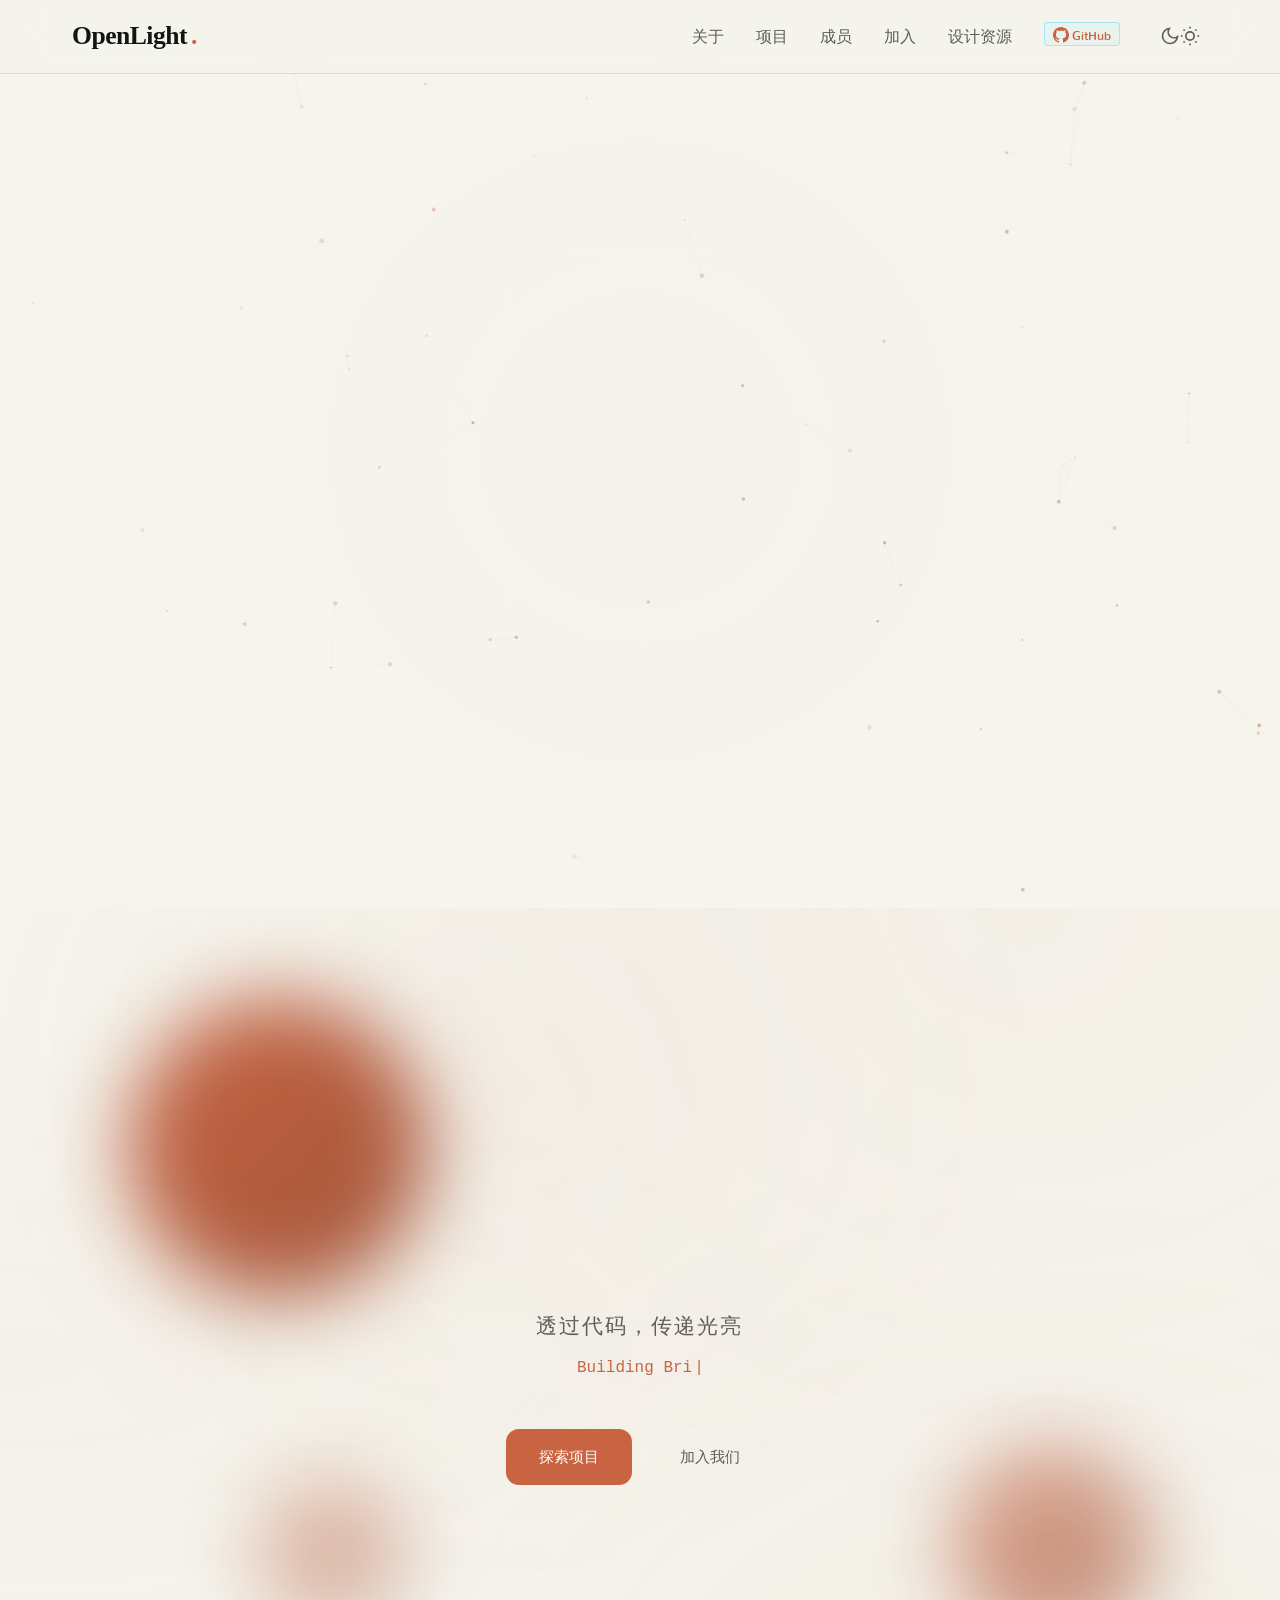
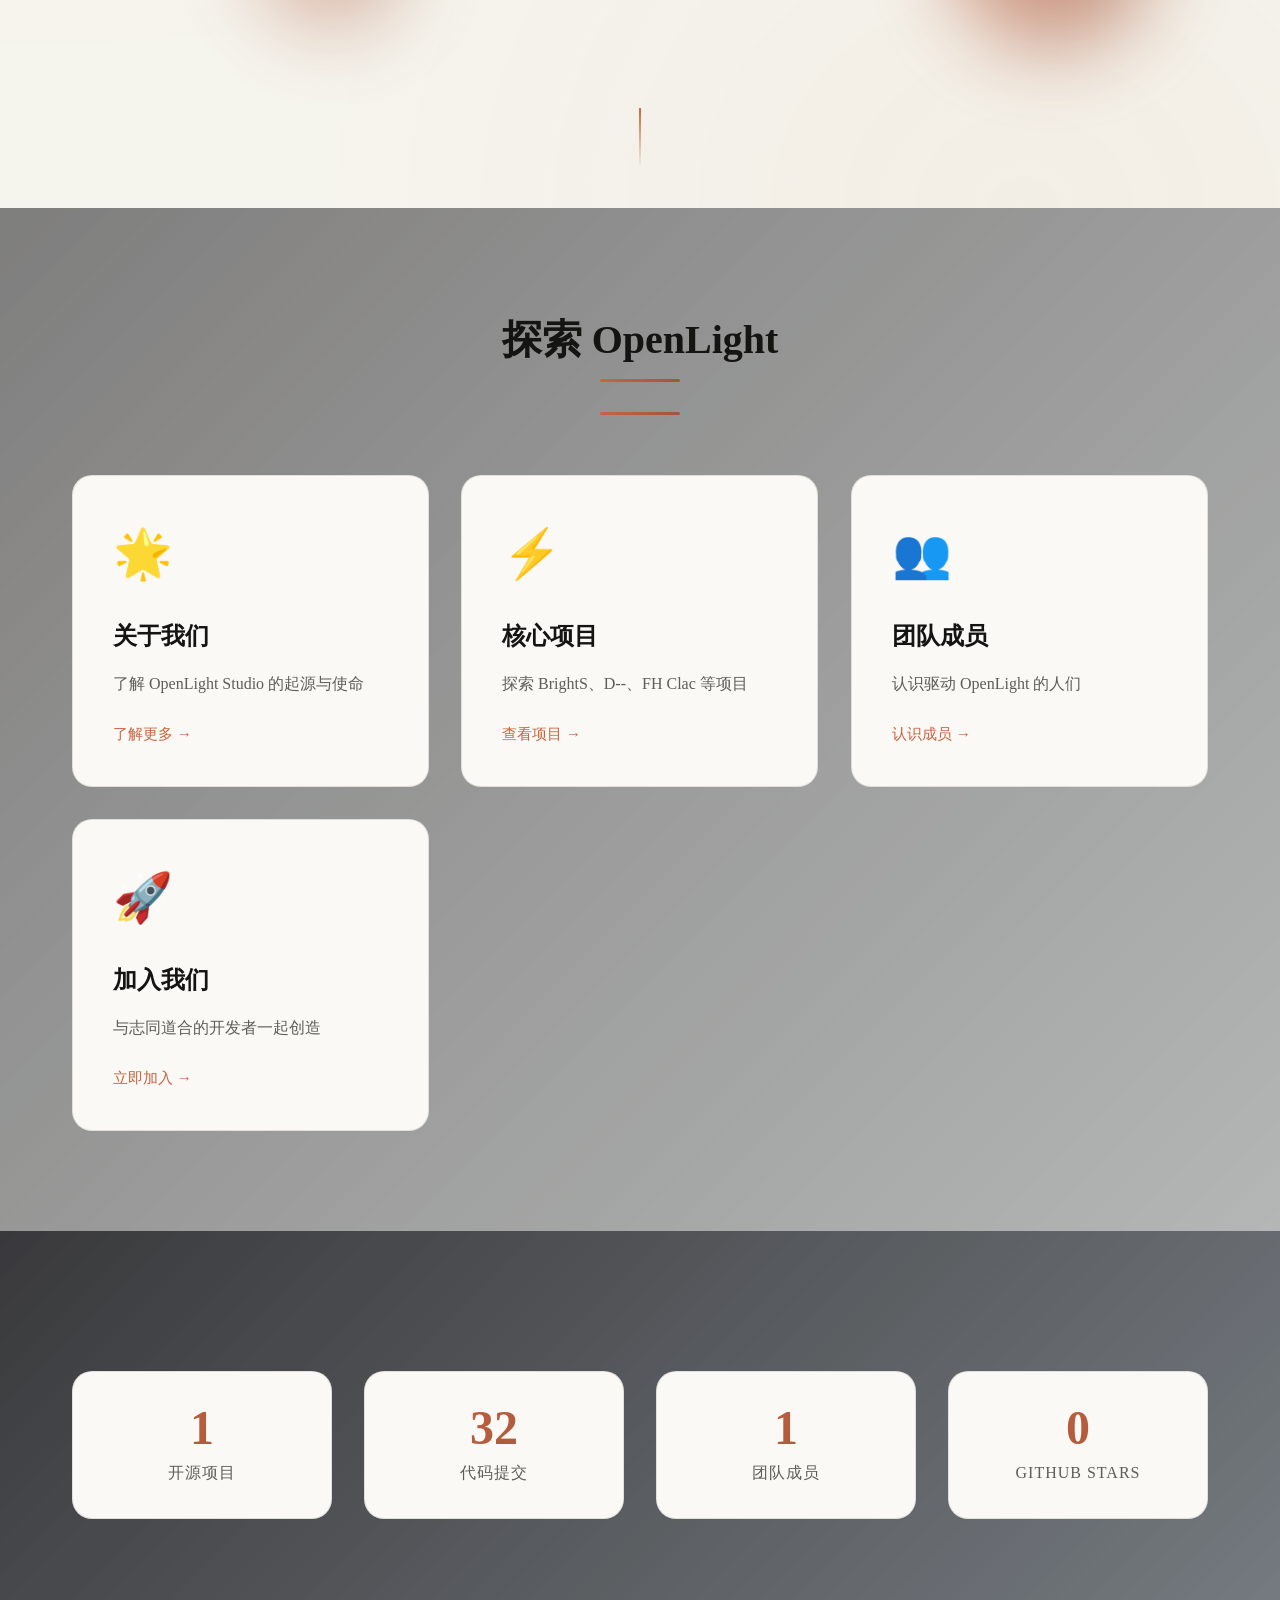
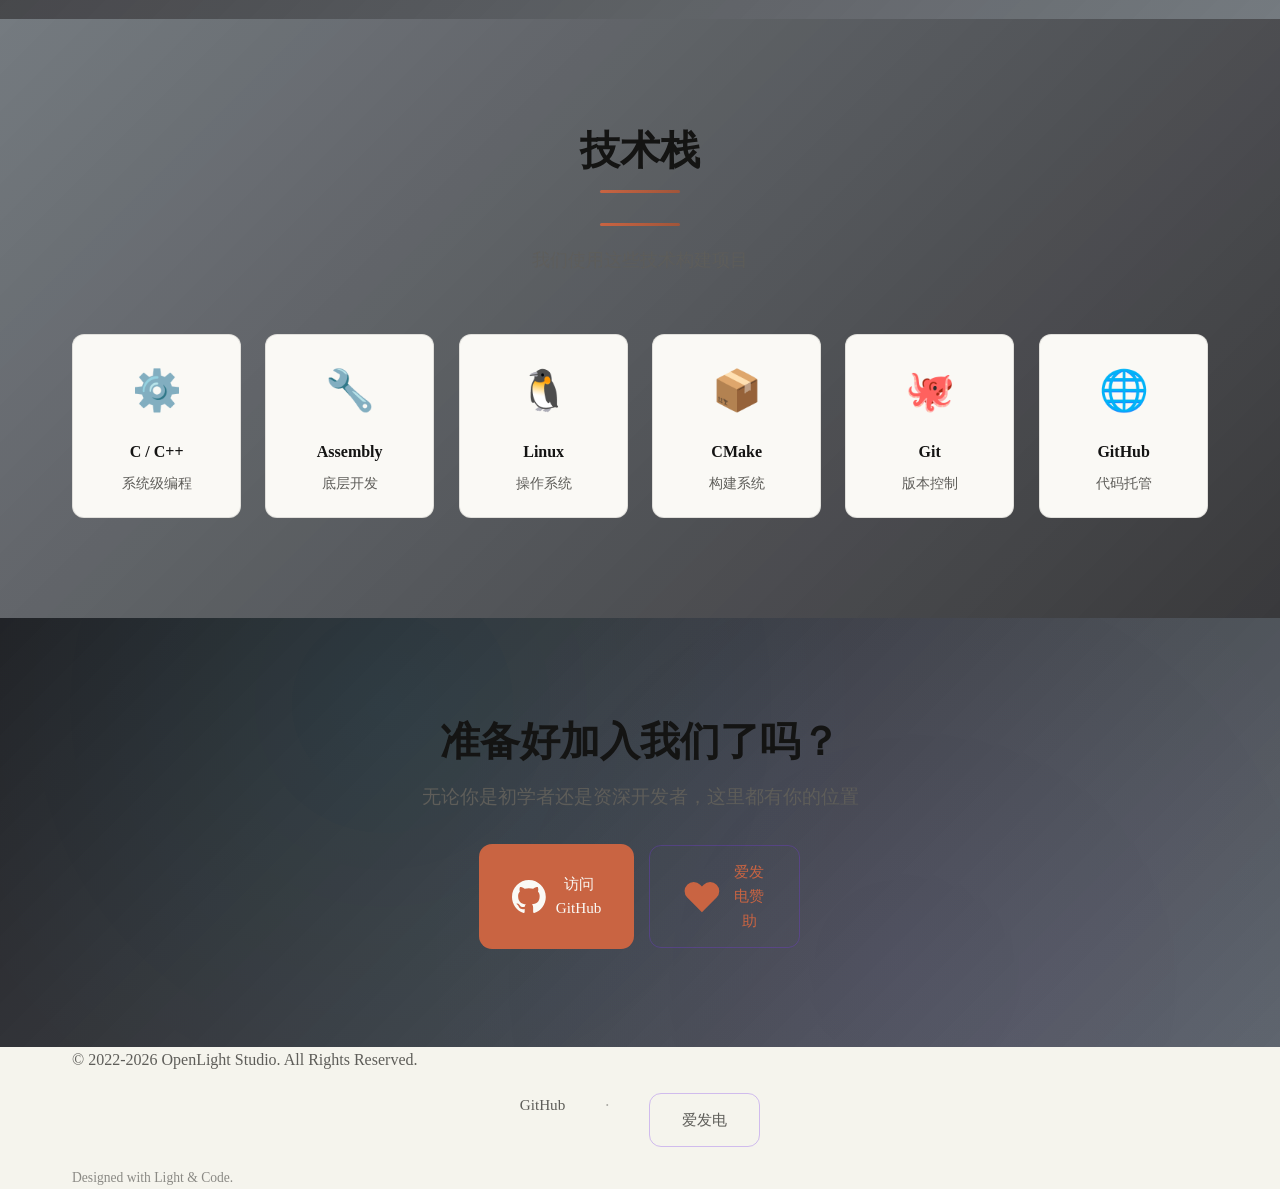
==== commit fc6d31b6: "optimize: update JS colors for theme consistency, add SEO meta tags, lazy loading, and accessibility" ====
--- a/index.html
+++ b/index.html
@@ -5,8 +5,28 @@
         <meta name="viewport" content="width=device-width, initial-scale=1.0" />
         <title>OpenLight Studio | 照亮代码的未来</title>
         <meta name="description" content="OpenLight Studio - 自研操作系统内核 BrightS, D Struct Language, FH Clac" />
+        <meta name="keywords" content="操作系统, 编程语言, 数据可视化, 开源项目, OpenLight Studio" />
+        <meta property="og:title" content="OpenLight Studio | 照亮代码的未来" />
+        <meta property="og:description" content="自研操作系统内核 BrightS, D Struct Language, FH Clac" />
+        <meta property="og:image" content="assets/Pictures/OpenLight Logo.png" />
+        <meta property="og:url" content="https://openlight-studio.github.io" />
+        <meta name="twitter:card" content="summary_large_image" />
         <link rel="stylesheet" href="style.css" />
         <link rel="icon" href="assets/Pictures/OpenLight Logo.png" />
+        <script type="application/ld+json">
+        {
+          "@context": "https://schema.org",
+          "@type": "Organization",
+          "name": "OpenLight Studio",
+          "url": "https://openlight-studio.github.io",
+          "logo": "https://openlight-studio.github.io/assets/Pictures/OpenLight Logo.png",
+          "description": "致力于底层技术的探索与教育普及，从操作系统内核到青少年编程语言",
+          "foundingDate": "2022-12-01",
+          "sameAs": [
+            "https://github.com/OpenLight-Studio"
+          ]
+        }
+        </script>
     </head>
     <body>
         <canvas id="particles-canvas"></canvas>
@@ -47,10 +67,10 @@
                         </button>
                     </li>
                 </ul>
-                <div class="hamburger">
-                    <span></span>
-                    <span></span>
-                    <span></span>
+                <div class="hamburger" aria-label="打开移动菜单" role="button" tabindex="0">
+                    <span aria-hidden="true"></span>
+                    <span aria-hidden="true"></span>
+                    <span aria-hidden="true"></span>
                 </div>
             </div>
         </nav>
--- a/style.css
+++ b/style.css
@@ -1529,7 +1529,7 @@
     position: fixed;
     width: 400px;
     height: 400px;
-    background: radial-gradient(circle, rgba(0, 212, 255, 0.04) 0%, transparent 70%);
+    background: radial-gradient(circle, rgba(201, 100, 66, 0.04) 0%, transparent 70%);
     pointer-events: none;
     z-index: 0;
     transform: translate(-50%, -50%);
@@ -1539,7 +1539,7 @@
 }
 
 .light-theme .cursor-glow {
-    background: radial-gradient(circle, rgba(14, 116, 144, 0.03) 0%, transparent 70%);
+    background: radial-gradient(circle, rgba(201, 100, 66, 0.03) 0%, transparent 70%);
 }
 
 /* ===== RIPPLE EFFECT ===== */
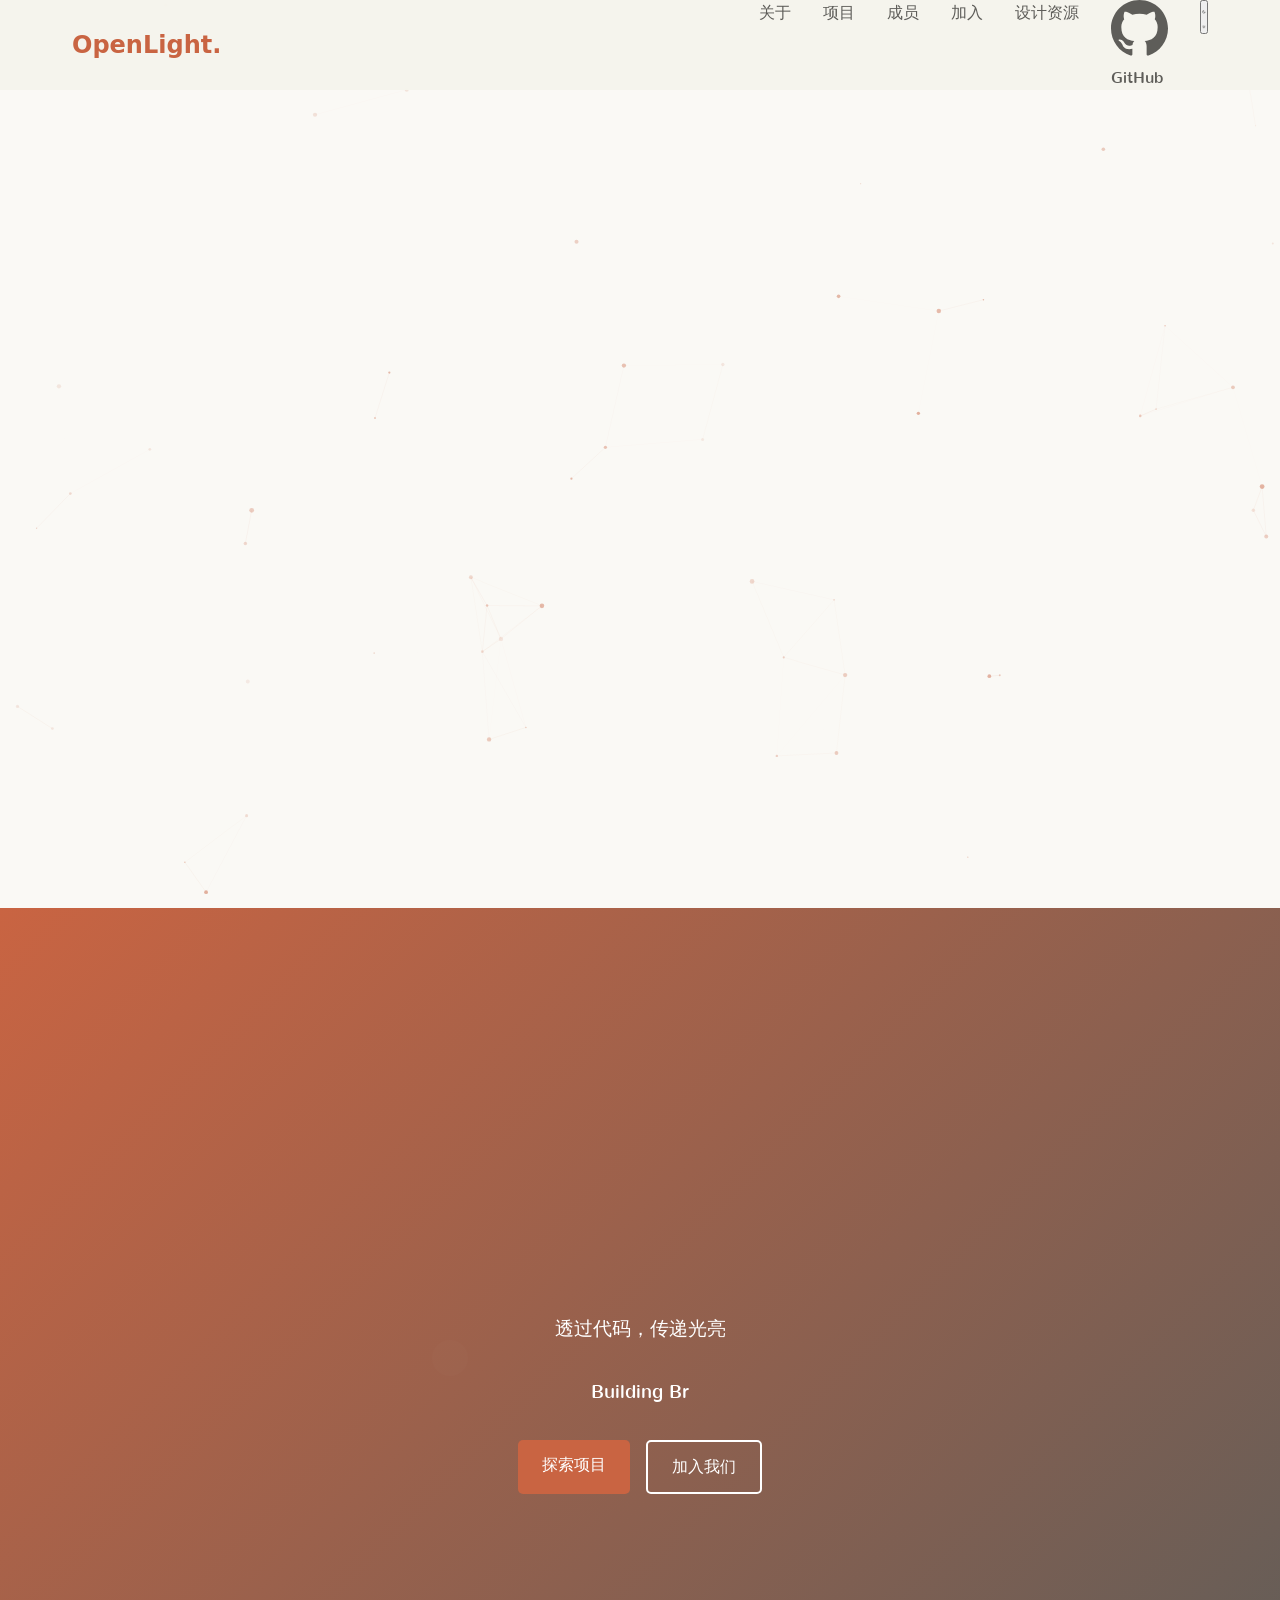
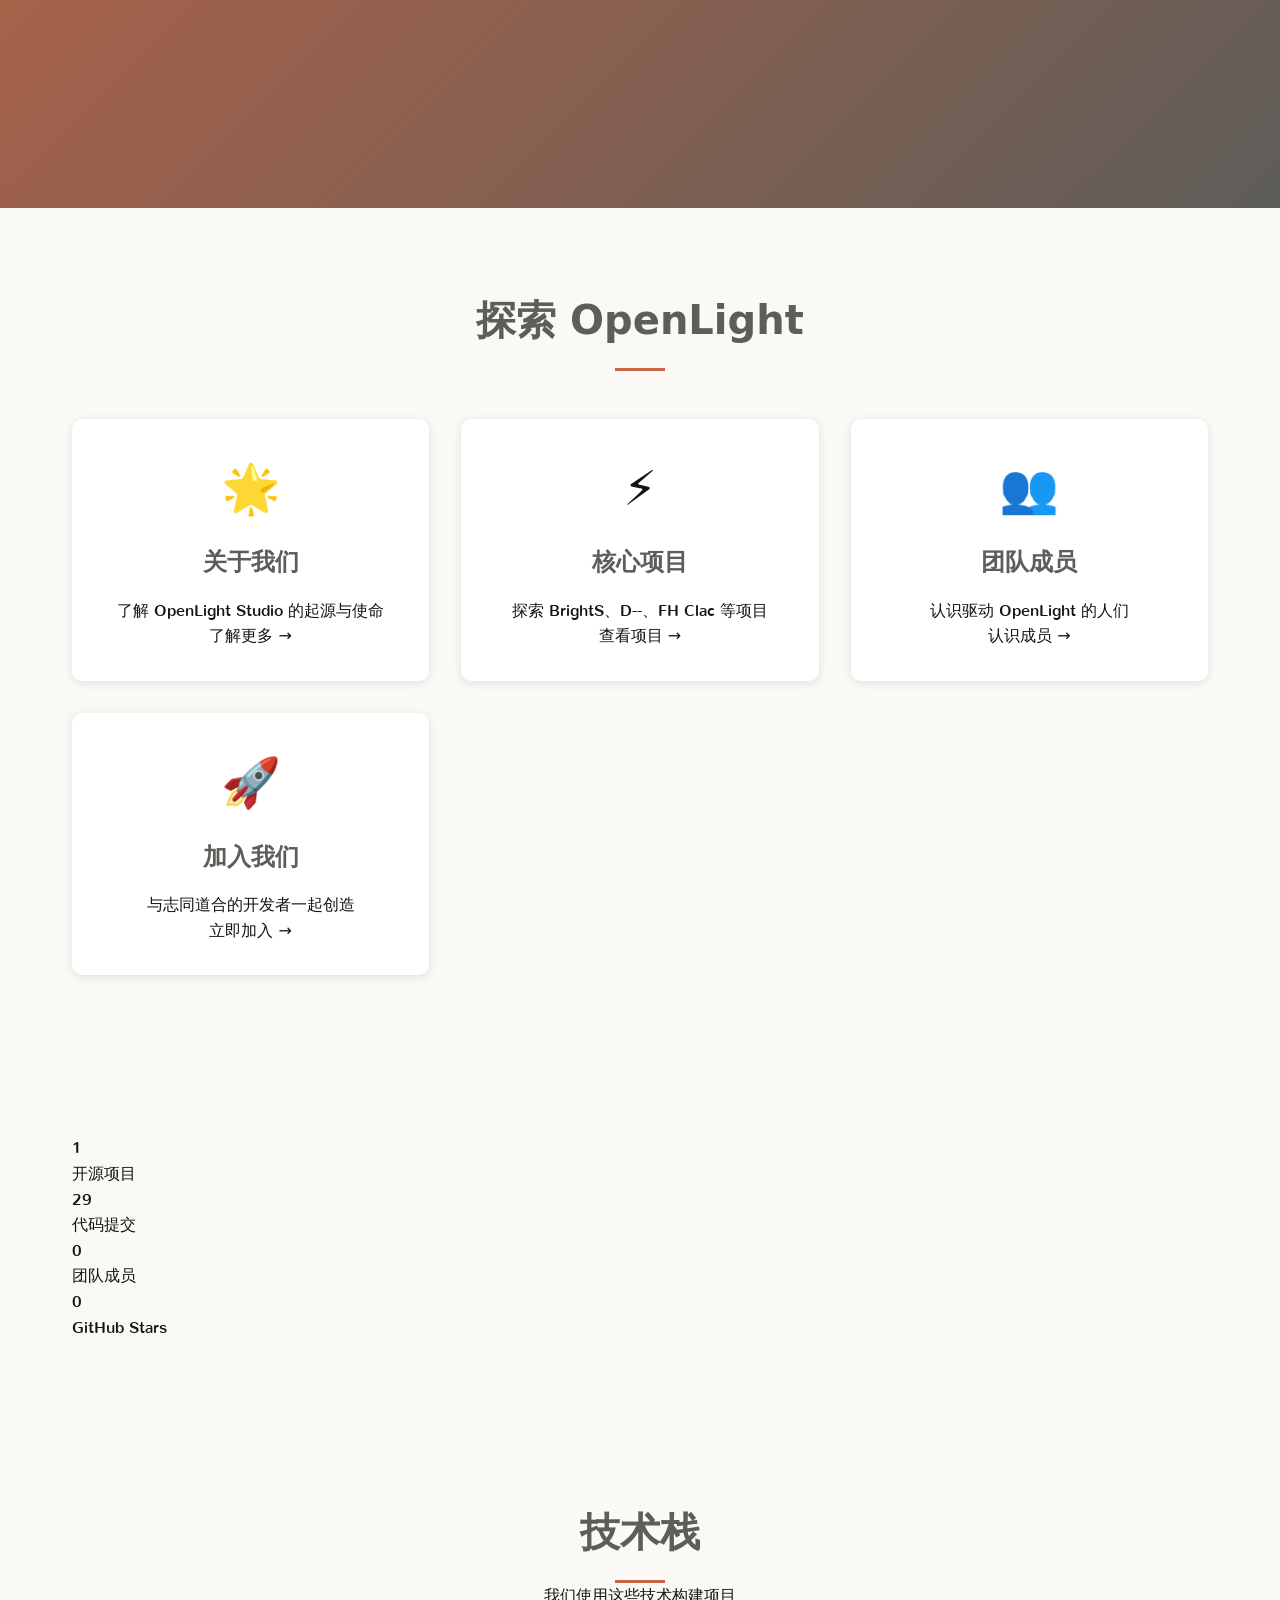
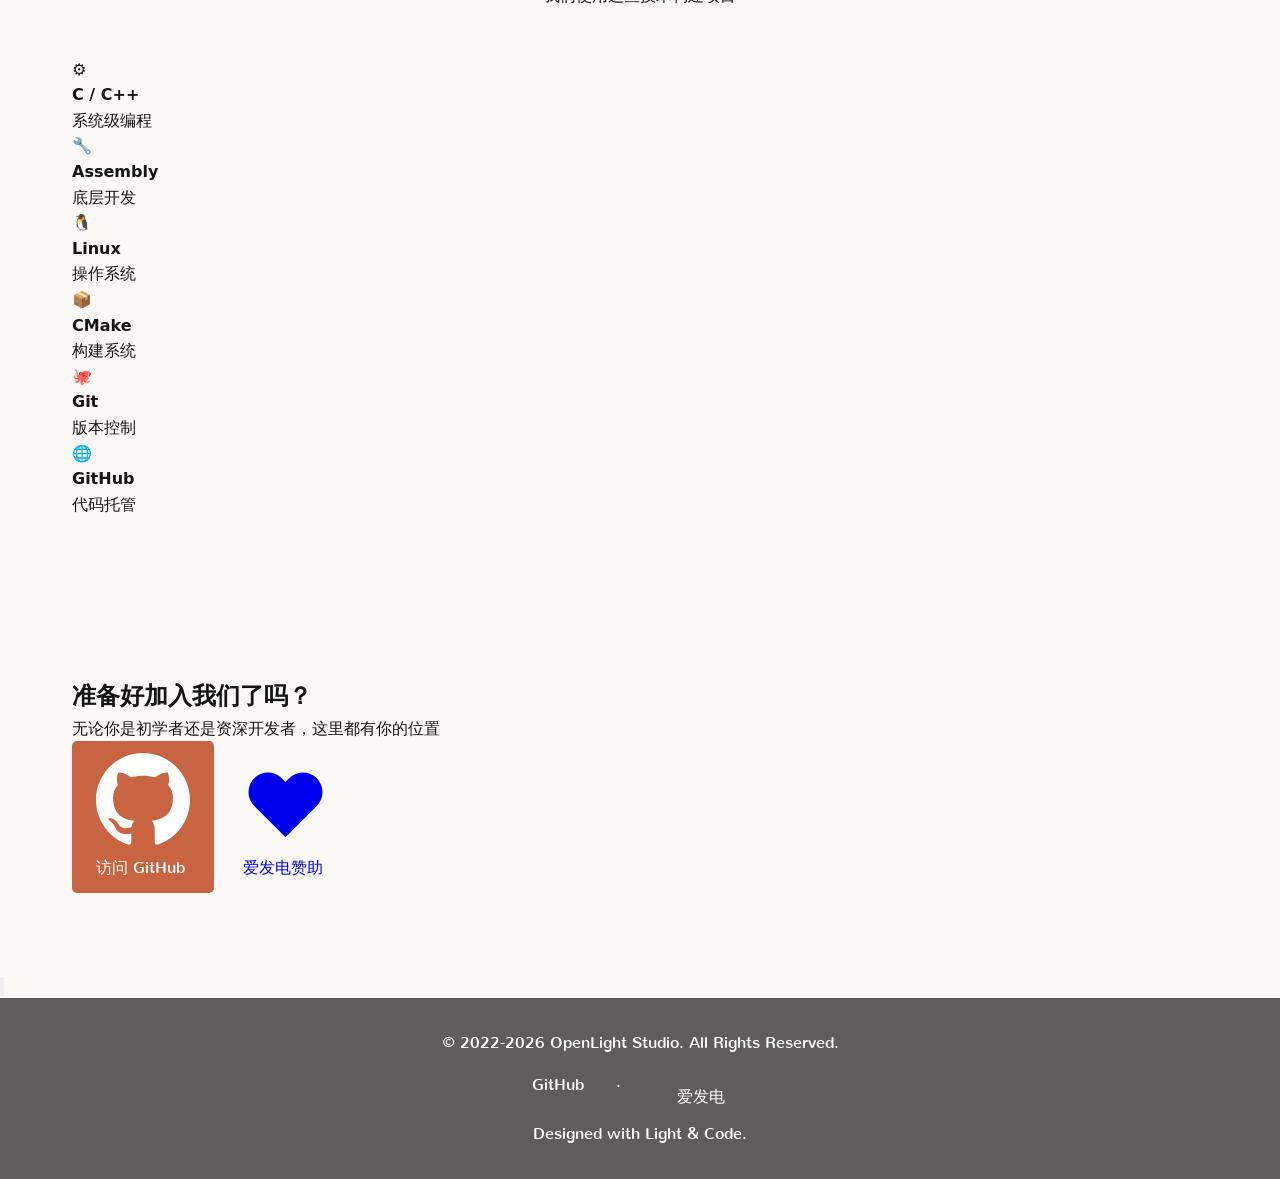
==== commit b232834d: "Fix all bugs and update font configuration - Replace Sass darken() with native CSS color-mix() - Imp" ====
--- a/index.html
+++ b/index.html
@@ -3,6 +3,9 @@
     <head>
         <meta charset="UTF-8" />
         <meta name="viewport" content="width=device-width, initial-scale=1.0" />
+        <meta name="theme-color" content="#c96442" />
+        <meta name="msapplication-TileColor" content="#c96442" />
+        <meta name="apple-mobile-web-app-status-bar-style" content="default" />
         <title>OpenLight Studio | 照亮代码的未来</title>
         <meta name="description" content="OpenLight Studio - 自研操作系统内核 BrightS, D Struct Language, FH Clac" />
         <meta name="keywords" content="操作系统, 编程语言, 数据可视化, 开源项目, OpenLight Studio" />
@@ -13,6 +16,7 @@
         <meta name="twitter:card" content="summary_large_image" />
         <link rel="stylesheet" href="style.css" />
         <link rel="icon" href="assets/Pictures/OpenLight Logo.png" />
+
         <script type="application/ld+json">
         {
           "@context": "https://schema.org",
@@ -33,13 +37,13 @@
 
         <nav class="navbar">
             <div class="container nav-content">
-                <a href="/" class="logo">OpenLight<span class="dot">.</span></a>
+                <a href="./" class="logo">OpenLight<span class="dot">.</span></a>
                 <ul class="nav-links">
-                    <li><a href="/pages/about.html">关于</a></li>
-                    <li><a href="/pages/projects.html">项目</a></li>
-                    <li><a href="/pages/members.html">成员</a></li>
-                    <li><a href="/pages/join.html">加入</a></li>
-                    <li><a href="/pages/design-resources.html">设计资源</a></li>
+                    <li><a href="./pages/about.html">关于</a></li>
+                    <li><a href="./pages/projects.html">项目</a></li>
+                    <li><a href="./pages/members.html">成员</a></li>
+                    <li><a href="./pages/join.html">加入</a></li>
+                    <li><a href="./pages/design-resources.html">设计资源</a></li>
                     <li>
                         <a href="https://github.com/OpenLight-Studio" target="_blank" class="btn-gh">
                             <svg viewBox="0 0 24 24" fill="currentColor">
--- a/style.css
+++ b/style.css
@@ -1,1650 +1,407 @@
-/* OpenLight Studio - Clean CSS */
-/* Generated: 2026-04-08 */
-
-/* ===== FONTS ===== */
+/* OpenLight Studio - Clean Minimal CSS */
+
+/* ===== FONT FACES ===== */
 @font-face {
-    font-family: "MiSans";
-    src: url("assets/fonts/MiSans/MiSans/woff2/MiSans-Demibold.woff2") format("woff2");
-    font-weight: 100 900;
-    font-style: normal;
-    font-display: swap;
+  font-family: 'Nunito';
+  src: url('./assets/fonts/nunito/Nunito/Nunito-Regular.ttf') format('truetype');
+  font-weight: normal;
+  font-style: normal;
+  font-display: swap;
 }
 
 @font-face {
-    font-family: "Nunito";
-    src: url("assets/fonts/nunito/Nunito/Nunito-Regular.ttf") format("truetype");
-    font-weight: 400;
-    font-style: normal;
-    font-display: swap;
-}
-
-/* ===== CSS VARIABLES ===== */
+  font-family: 'Nunito';
+  src: url('./assets/fonts/nunito/Nunito/Nunito-Bold.ttf') format('truetype');
+  font-weight: bold;
+  font-style: normal;
+  font-display: swap;
+}
+
+@font-face {
+  font-family: 'MiSans';
+  src: url('./assets/fonts/MiSans/MiSans/woff2/MiSans-Regular.woff2') format('woff2');
+  font-weight: normal;
+  font-style: normal;
+  font-display: swap;
+}
+
+@font-face {
+  font-family: 'MiSans';
+  src: url('./assets/fonts/MiSans/MiSans/woff2/MiSans-Demibold.woff2') format('woff2');
+  font-weight: 600;
+  font-style: normal;
+  font-display: swap;
+}
+
+/* ===== RESET ===== */
+* {
+  margin: 0;
+  padding: 0;
+  box-sizing: border-box;
+}
+
+html {
+  scroll-behavior: smooth;
+}
+
+body {
+  font-family: var(--font-body);
+  line-height: 1.6;
+  color: var(--dark);
+  background: var(--light);
+  overflow-x: hidden;
+}
+
+/* ===== VARIABLES ===== */
+:root.light-theme {
+  --primary: #c96442; /* Terracotta accent */
+  --secondary: #5e5d59; /* Olive Gray for secondary text */
+  --light: #faf9f5; /* Ivory for light surfaces */
+  --dark: #141413; /* Near Black for dark text */
+  --shadow: 0 2px 10px rgba(0,0,0,0.1);
+  --font-heading: "Nunito", "MiSans", "PingFang SC", "Microsoft YaHei", system-ui, -apple-system, sans-serif;
+  --font-body: "Nunito", "MiSans", "PingFang SC", "Microsoft YaHei", system-ui, -apple-system, sans-serif;
+  --font-code: "JetBrains Mono", monospace;
+}
+
+:root.dark-theme {
+  --primary: #e07550; /* Lighter terracotta for dark mode */
+  --secondary: #9a9993; /* Light gray for secondary text */
+  --light: #141413; /* Dark background */
+  --dark: #faf9f5; /* Light text */
+  --shadow: 0 2px 10px rgba(0,0,0,0.3);
+  --font-heading: "Crimson Text", "Times New Roman", serif;
+  --font-body: "Nunito", "MiSans", "PingFang SC", "Microsoft YaHei", system-ui, -apple-system, sans-serif;
+  --font-code: "JetBrains Mono", monospace;
+}
+
+/* Default to light theme for browsers not supporting :root classes */
 :root {
-    --bg-color: #f5f4ed; /* Parchment - Claude's warm background */
-    --bg-secondary: #faf9f5; /* Ivory - card surface */
-    --bg-card: #faf9f5; /* Ivory for light theme cards */
-    --text-main: #5e5d59; /* Olive Gray - secondary text */
-    --text-highlight: #c96442; /* Terracotta Brand - primary accent */
-    --text-accent: #c96442; /* Terracotta Brand */
-    --text-white: #141413; /* Anthropic Near Black - primary text */
-    --accent-glow: rgba(201, 100, 66, 0.1); /* Terracotta glow */
-    --accent-purple: rgba(201, 100, 66, 0.15); /* Terracotta accent */
-    --gradient-primary: linear-gradient(135deg, #c96442 0%, #a0553a 100%); /* Terracotta gradient */
-    --gradient-card: linear-gradient(145deg, #faf9f5 0%, #f5f4ed 100%); /* Warm card gradient */
-    --gradient-mesh: radial-gradient(at 40% 20%, rgba(201, 100, 66, 0.04) 0%, transparent 50%),
-                      radial-gradient(at 80% 0%, rgba(201, 100, 66, 0.03) 0%, transparent 50%),
-                      radial-gradient(at 0% 50%, rgba(201, 100, 66, 0.02) 0%, transparent 50%),
-                      radial-gradient(at 80% 100%, rgba(201, 100, 66, 0.04) 0%, transparent 50%);
-    --font-main: "Crimson Text", "Times New Roman", serif; /* Anthropic Serif-inspired */
-    --font-sans: "Nunito", "MiSans", "PingFang SC", "Microsoft YaHei", system-ui, -apple-system, sans-serif;
-    --font-code: "JetBrains Mono", monospace;
-    --ease: cubic-bezier(0.25, 0.8, 0.25, 1);
-    --transition: opacity 0.4s var(--ease), transform 0.4s var(--ease);
-    --transition-fast: opacity 0.2s var(--ease), transform 0.2s var(--ease);
-    --shadow-glow: 0 0 40px rgba(201, 100, 66, 0.08);
-    --shadow-card: 0 8px 32px rgba(0, 0, 0, 0.08);
-    --shadow-elevated: 0 20px 60px rgba(0, 0, 0, 0.12);
-    --border-color: rgba(77, 76, 72, 0.15); /* Ring shadow instead of border */
-    --nav-bg: rgba(245, 244, 237, 0.95); /* Semi-transparent parchment */
-    --nav-scrolled-bg: rgba(250, 249, 245, 0.98); /* Ivory with slight transparency */
-    --card-bg: #faf9f5; /* Ivory */
-    --radius-sm: 8px;
-    --radius-md: 12px;
-    --radius-lg: 20px;
-    --radius-xl: 24px;
-}
-
-/* ===== LIGHT THEME ===== */
-:root.light-theme,
-.light-theme {
-    --bg-color: #f5f4ed; /* Parchment */
-    --bg-secondary: #faf9f5; /* Ivory */
-    --bg-card: #faf9f5; /* Ivory */
-    --text-main: #5e5d59; /* Olive Gray */
-    --text-highlight: #c96442; /* Terracotta Brand */
-    --text-accent: #c96442; /* Terracotta Brand */
-    --text-white: #141413; /* Anthropic Near Black */
-    --accent-glow: rgba(201, 100, 66, 0.1);
-    --accent-purple: rgba(201, 100, 66, 0.15);
-    --gradient-primary: linear-gradient(135deg, #c96442 0%, #a0553a 100%);
-    --gradient-card: linear-gradient(145deg, #faf9f5 0%, #f5f4ed 100%);
-    --shadow-glow: 0 0 30px rgba(201, 100, 66, 0.08);
-    --shadow-card: 0 4px 24px rgba(0, 0, 0, 0.06);
-    --border-color: rgba(77, 76, 72, 0.15);
-    --nav-bg: rgba(245, 244, 237, 0.95);
-    --nav-scrolled-bg: rgba(250, 249, 245, 0.98);
-    --card-bg: #faf9f5;
-}
-
-/* ===== DARK THEME ===== */
-.dark-theme {
-    --bg-color: #141413; /* Anthropic Near Black */
-    --bg-secondary: #30302e; /* Dark Warm */
-    --bg-card: #30302e; /* Dark Warm for cards */
-    --text-main: #87867f; /* Warm Gray */
-    --text-highlight: #c96442; /* Terracotta Brand */
-    --text-accent: #c96442; /* Terracotta Brand */
-    --text-white: #faf9f5; /* Ivory text on dark */
-    --accent-glow: rgba(201, 100, 66, 0.2);
-    --accent-purple: rgba(201, 100, 66, 0.3);
-    --gradient-primary: linear-gradient(135deg, #c96442 0%, #a0553a 100%);
-    --gradient-card: linear-gradient(145deg, #30302e 0%, #4d4c48 100%);
-    --shadow-glow: 0 0 40px rgba(201, 100, 66, 0.15);
-    --shadow-card: 0 8px 32px rgba(0, 0, 0, 0.3);
-    --border-color: rgba(135, 134, 127, 0.15);
-    --nav-bg: rgba(20, 20, 19, 0.9); /* Near Black with transparency */
-    --nav-scrolled-bg: rgba(48, 48, 46, 0.95); /* Dark Warm */
-    --card-bg: #30302e;
-}
-
-/* ===== GLOBAL RESET ===== */
-* {
-    margin: 0;
-    padding: 0;
-    box-sizing: border-box;
-}
-
-html {
-    scroll-behavior: smooth;
-}
-
-body {
-    background-color: var(--bg-color);
-    color: var(--text-main);
-    font-family: var(--font-main);
-    line-height: 1.6;
-    overflow-x: hidden;
-}
-
-/* ===== SUBTLE TEXTURE BACKGROUND ===== */
-body::before {
-    content: '';
-    position: fixed;
-    top: 0;
-    left: 0;
-    width: 100%;
-    height: 100%;
-    pointer-events: none;
-    z-index: -1;
-    background-image: radial-gradient(circle at 50% 50%, rgba(201, 100, 66, 0.02) 0%, transparent 50%);
-    opacity: 0.5;
-}
-
-/* ===== HARDWARE ACCELERATION ===== */
-[class*="fade-in"], .orb, .preview-card, .btn, .project-detail, .navbar {
-    will-change: transform, opacity;
-    backface-visibility: hidden;
-    transform: translateZ(0);
-}
-
-/* ===== ACCESSIBILITY ===== */
-@media (prefers-reduced-motion: reduce) {
-    *, *::before, *::after {
-        animation-duration: 0.01ms !important;
-        animation-iteration-count: 1 !important;
-        transition-duration: 0.01ms !important;
-        scroll-behavior: auto !important;
-    }
+  --primary: #c96442;
+  --secondary: #5e5d59;
+  --light: #faf9f5;
+  --dark: #141413;
+  --shadow: 0 2px 10px rgba(0,0,0,0.1);
+  --font-heading: "Crimson Text", "Times New Roman", serif;
+  --font-body: "Nunito", "MiSans", "PingFang SC", "Microsoft YaHei", system-ui, -apple-system, sans-serif;
+  --font-code: "JetBrains Mono", monospace;
 }
 
 /* ===== NAVIGATION ===== */
 .navbar {
-    position: fixed;
-    top: 0;
-    width: 100%;
-    z-index: 1000;
-    padding: 1rem 0;
-    background: var(--nav-bg);
-    backdrop-filter: blur(20px);
-    box-shadow: 0px 0px 0px 1px var(--border-color); /* Ring shadow instead of border */
-    transition: var(--transition);
+  position: fixed;
+  top: 0;
+  width: 100%;
+  background: rgba(245, 244, 237, 0.95);
+  backdrop-filter: blur(10px);
+  z-index: 1000;
+  transition: all 0.3s;
 }
 
 .navbar.scrolled {
-    background: var(--nav-scrolled-bg);
-    box-shadow: 0px 0px 0px 1px var(--border-color), 0 4px 30px rgba(0, 0, 0, 0.08);
-    padding: 12px 0;
-}
-
-.navbar::after {
-    content: '';
-    position: absolute;
-    bottom: 0;
-    left: 0;
-    width: 100%;
-    height: 1px;
-    background: linear-gradient(90deg, transparent, rgba(0, 212, 255, 0.2), transparent);
-    opacity: 0;
-    transition: opacity 0.3s ease;
-}
-
-.navbar.scrolled::after {
-    opacity: 1;
+  box-shadow: var(--shadow);
 }
 
 .nav-content {
-    display: flex;
-    justify-content: space-between;
-    align-items: center;
-    max-width: 1200px;
-    margin: 0 auto;
-    padding: 0 2rem;
+  max-width: 1200px;
+  margin: 0 auto;
+  display: flex;
+  justify-content: space-between;
+  align-items: center;
+  padding: 1rem 2rem;
 }
 
 .logo {
-    font-size: 1.6rem;
-    font-weight: 600; /* Less bold for serif */
-    color: var(--text-white);
-    letter-spacing: -0.5px;
-    display: flex;
-    align-items: center;
-    gap: 4px;
-    position: relative;
-    text-decoration: none;
-    font-family: var(--font-main);
-}
-
-.logo::before {
-    content: '';
-    position: absolute;
-    inset: 0;
-    background: var(--gradient-primary);
-    border-radius: 8px;
-    opacity: 0;
-    transform: scale(0.95);
-    transition: opacity 0.3s ease, transform 0.3s ease;
-    z-index: -1;
-}
-
-.logo:hover::before {
-    opacity: 0.1;
-    transform: scale(1);
-}
-
-.dot {
-    color: var(--text-highlight);
-    animation: pulse 2s ease-in-out infinite;
-}
-
-@keyframes pulse {
-    0%, 100% { opacity: 1; }
-    50% { opacity: 0.7; }
+  font-size: 1.5rem;
+  font-weight: 700;
+  color: var(--primary);
+  text-decoration: none;
+  font-family: var(--font-heading);
 }
 
 .nav-links {
-    display: flex;
-    list-style: none;
-    gap: 2rem;
-    align-items: center;
+  display: flex;
+  list-style: none;
+  gap: 2rem;
 }
 
 .nav-links a {
-    color: var(--text-main);
-    text-decoration: none;
-    font-weight: 400; /* Normal weight */
-    transition: var(--transition);
-    position: relative;
-    font-family: var(--font-sans); /* Sans for UI elements */
+  color: var(--secondary);
+  text-decoration: none;
+  transition: color 0.3s;
 }
 
 .nav-links a:hover,
 .nav-links a.active {
-    color: var(--text-highlight);
-}
-
-.nav-links a::after {
-    content: '';
-    position: absolute;
-    bottom: -5px;
-    left: 50%;
-    transform: translateX(-50%);
-    width: 0;
-    height: 2px;
-    background: var(--text-highlight); /* Terracotta */
-    transition: width 0.3s ease;
-}
-
-.nav-links a:hover::after,
-.nav-links a.active::after {
-    width: 100%;
+  color: var(--primary);
+}
+
+.hamburger {
+  display: none;
+  flex-direction: column;
+  cursor: pointer;
+}
+
+.hamburger span {
+  width: 25px;
+  height: 3px;
+  background: var(--secondary);
+  margin: 3px 0;
+  transition: 0.3s;
+}
+
+.mobile-menu {
+  display: none;
+  position: fixed;
+  top: 60px;
+  left: 0;
+  width: 100%;
+  background: white;
+  flex-direction: column;
+  padding: 1rem;
+  box-shadow: var(--shadow);
+}
+
+.mobile-menu a {
+  padding: 0.5rem 0;
+  color: var(--secondary);
+  text-decoration: none;
+}
+
+/* ===== HERO ===== */
+.hero {
+  height: 100vh;
+  display: flex;
+  align-items: center;
+  justify-content: center;
+  background: linear-gradient(135deg, var(--primary), var(--secondary));
+  color: white;
+  text-align: center;
+  position: relative;
+  overflow: hidden;
+}
+
+.hero::before {
+  content: '';
+  position: absolute;
+  top: 0;
+  left: 0;
+  right: 0;
+  bottom: 0;
+  background: url('data:image/svg+xml,<svg xmlns="http://www.w3.org/2000/svg" viewBox="0 0 100 100"><circle cx="50" cy="50" r="2" fill="rgba(255,255,255,0.1)"/></svg>');
+  opacity: 0.1;
+}
+
+.hero-content {
+  z-index: 1;
+  max-width: 800px;
+  padding: 0 2rem;
+}
+
+.hero h1 {
+  font-size: 3rem;
+  margin-bottom: 1rem;
+  animation: fadeInUp 1s ease-out;
+  font-family: var(--font-heading);
+}
+
+.hero p {
+  font-size: 1.2rem;
+  margin-bottom: 2rem;
+  animation: fadeInUp 1s ease-out 0.2s both;
+}
+
+.hero-btns {
+  display: flex;
+  gap: 1rem;
+  justify-content: center;
+  animation: fadeInUp 1s ease-out 0.4s both;
 }
 
 /* ===== BUTTONS ===== */
 .btn {
-    display: inline-flex;
-    align-items: center;
-    justify-content: center;
-    padding: 14px 32px;
-    border-radius: var(--radius-md);
-    gap: 10px;
-    font-size: 0.95rem;
-    font-weight: 500;
-    text-decoration: none;
-    cursor: pointer;
-    border: none;
-    background: transparent;
-    color: var(--text-main);
-    position: relative;
-    overflow: hidden;
-    transition: var(--transition);
-    isolation: isolate;
-    min-height: 48px;
-    box-sizing: border-box;
-}
-
-.btn::before {
-    content: '';
-    position: absolute;
-    top: 0;
-    left: -100%;
-    width: 100%;
-    height: 100%;
-    background: linear-gradient(90deg, transparent, rgba(255,255,255,0.15), transparent);
-    transition: left 0.6s ease;
-    pointer-events: none;
-}
-
-.btn:hover::before {
-    left: 100%;
+  padding: 0.75rem 1.5rem;
+  border: none;
+  border-radius: 5px;
+  font-size: 1rem;
+  cursor: pointer;
+  transition: all 0.3s;
+  text-decoration: none;
+  display: inline-block;
 }
 
 .btn-primary {
-    background: var(--text-highlight); /* Terracotta */
-    color: #faf9f5; /* Ivory text */
-    border: none;
-    box-shadow: 0px 0px 0px 1px var(--text-highlight); /* Ring shadow */
-}
-
-.btn-primary::before {
-    content: '';
-    position: absolute;
-    top: 0;
-    left: -100%;
-    width: 100%;
-    height: 100%;
-    background: linear-gradient(90deg, transparent, rgba(255,255,255,0.2), transparent);
-    transition: left 0.6s ease;
-    pointer-events: none;
-}
-
-.btn-primary:hover::before {
-    left: 100%;
+  background: var(--primary);
+  color: white;
 }
 
 .btn-primary:hover {
-    transform: translateY(-2px);
-    box-shadow: 0px 0px 0px 2px var(--text-highlight), 0 4px 20px rgba(201, 100, 66, 0.25);
-}
-
-.btn-primary:active {
-    transform: translateY(-1px) scale(1.01);
-}
-
-.btn-primary svg {
-    transition: transform 0.3s ease;
-}
-
-.btn-primary:hover svg {
-    transform: rotate(-5deg) scale(1.1);
-}
-
-.btn-primary::after {
-    content: '';
-    position: absolute;
-    inset: -2px;
-    border-radius: inherit;
-    background: var(--gradient-primary);
-    filter: blur(12px);
-    opacity: 0;
-    transform: translateY(-3px);
-    transition: opacity 0.3s ease, transform 0.3s ease;
-    pointer-events: none;
-}
-
-.btn-primary:hover::after {
-    opacity: 0.4;
-    transform: translateY(-1px);
+  background: color-mix(in srgb, var(--primary) 90%, black);
+  transform: translateY(-2px);
+  box-shadow: var(--shadow);
 }
 
 .btn-outline {
-    border: 1px solid rgba(255, 255, 255, 0.15);
-    backdrop-filter: blur(10px);
-    min-height: 48px;
-    box-sizing: border-box;
-}
-
-.btn-outline::before {
-    content: '';
-    position: absolute;
-    top: 0;
-    left: -100%;
-    width: 100%;
-    height: 100%;
-    background: linear-gradient(90deg, transparent, rgba(255,255,255,0.2), transparent);
-    transition: left 0.6s ease;
-    pointer-events: none;
-}
-
-.btn-outline:hover::before {
-    left: 100%;
-}
-
-.btn-afdian {
-    color: var(--text-accent);
-    border: 1px solid rgba(124, 58, 237, 0.3);
-    min-height: 48px;
-    box-sizing: border-box;
-}
-
-.btn-afdian::before {
-    content: '';
-    position: absolute;
-    top: 0;
-    left: -100%;
-    width: 100%;
-    height: 100%;
-    background: linear-gradient(90deg, transparent, rgba(124, 58, 237, 0.2), transparent);
-    transition: left 0.6s ease;
-    pointer-events: none;
-}
-
-.btn-afdian:hover::before {
-    left: 100%;
-}
-
-.btn-afdian:hover {
-    border-color: rgba(124, 58, 237, 0.5);
-    background: rgba(124, 58, 237, 0.05);
-    box-shadow: 0 8px 24px rgba(124, 58, 237, 0.2);
-}
-
-.btn-afdian:active {
-}
-
-.btn-gh {
-    border: 1px solid rgba(0, 212, 255, 0.3);
-    padding: 4px 8px;
-    border-radius: 4px;
-    color: var(--text-highlight) !important;
-    background: rgba(0, 212, 255, 0.05);
-    font-size: 0.75rem;
-    overflow: hidden;
-    display: inline-flex;
-    gap: 3px;
-    height: 24px;
-    min-height: 24px;
-}
-
-.btn-gh::before {
-    content: '';
-    position: absolute;
-    top: 0;
-    left: -100%;
-    width: 100%;
-    height: 100%;
-    background: linear-gradient(90deg, transparent, rgba(0, 212, 255, 0.3), transparent);
-    transition: left 0.5s ease;
-    pointer-events: none;
-}
-
-.btn-gh:hover::before {
-    left: 100%;
-}
-
-.btn-gh:hover {
-    background: rgba(0, 212, 255, 0.15);
-    border-color: var(--text-highlight);
-    box-shadow: var(--shadow-glow), 0 0 20px rgba(0, 212, 255, 0.1);
-    transform: translateY(-2px);
-}
-
-.btn-gh svg {
-    width: 16px;
-    height: 16px;
-    transition: transform 0.3s ease;
-}
-
-.btn-gh:hover svg {
-    transform: rotate(-10deg) scale(1.1);
-}
-
-.theme-toggle {
-    background: none;
-    border: none;
-    cursor: pointer;
-    padding: 8px;
-    border-radius: 8px;
-    transition: var(--transition);
-    display: flex;
-    align-items: center;
-    justify-content: center;
-}
-
-.theme-toggle:hover {
-    background: rgba(255, 255, 255, 0.1);
-}
-
-.theme-toggle svg {
-    width: 20px;
-    height: 20px;
-    stroke: var(--text-main);
-    transition: var(--transition);
-}
-
-.hamburger {
-    display: none;
-    flex-direction: column;
-    gap: 4px;
-    cursor: pointer;
-    padding: 8px;
-    border-radius: 4px;
-    transition: var(--transition);
-}
-
-.hamburger:hover {
-    background: rgba(255, 255, 255, 0.1);
-}
-
-.hamburger span {
-    width: 20px;
-    height: 2px;
-    background: var(--text-main);
-    transition: var(--transition);
-    transform-origin: center;
-}
-
-.mobile-menu {
-    position: fixed;
-    top: 100%;
-    left: 0;
-    width: 100%;
-    background: var(--nav-bg);
-    backdrop-filter: blur(20px);
-    border-top: 1px solid var(--border-color);
-    padding: 2rem;
-    transform: translateY(-100%);
-    opacity: 0;
-    visibility: hidden;
-    transition: var(--transition);
-    z-index: 999;
-}
-
-.mobile-menu.active {
-    transform: translateY(0);
-    opacity: 1;
-    visibility: visible;
-}
-
-.mobile-menu a {
-    display: block;
-    color: var(--text-main);
-    text-decoration: none;
-    font-size: 1.1rem;
-    padding: 1rem 0;
-    border-bottom: 1px solid var(--border-color);
-    transition: var(--transition);
-}
-
-.mobile-menu a:hover {
-    color: var(--text-highlight);
-    padding-left: 1rem;
-}
-
-/* ===== HERO SECTION ===== */
-.hero {
-    min-height: 100vh;
-    display: flex;
-    align-items: center;
-    justify-content: center;
-    position: relative;
-    overflow: hidden;
-}
-
-.hero-bg {
-    position: absolute;
-    top: 0;
-    left: 0;
-    width: 100%;
-    height: 100%;
-    background: var(--gradient-mesh);
-    animation: gradientShift 8s ease infinite;
-}
-
-@keyframes gradientShift {
-    0%, 100% { background-position: 0% 50%; }
-    50% { background-position: 100% 50%; }
-}
-
-.hero-content {
-    text-align: center;
-    z-index: 2;
-    max-width: 800px;
-    padding: 0 2rem;
-}
-
-.hero-content h1 {
-    font-size: 3.5rem;
-    font-weight: 900;
-    background: var(--gradient-primary);
-    background-clip: text;
-    -webkit-background-clip: text;
-    -webkit-text-fill-color: transparent;
-    margin-bottom: 1rem;
-    line-height: 1.1;
-    animation: heroTitleGlow 3s ease-in-out infinite alternate;
-}
-
-@keyframes heroTitleGlow {
-    0% { filter: drop-shadow(0 0 20px rgba(0, 212, 255, 0.3)); }
-    100% { filter: drop-shadow(0 0 40px rgba(0, 212, 255, 0.6)); }
-}
-
-.hero-content h1::after {
-    content: '';
-    position: absolute;
-    bottom: -8px;
-    left: 50%;
-    transform: translateX(-50%);
-    width: 100px;
-    height: 3px;
-    background: var(--gradient-primary);
-    border-radius: 3px;
-    opacity: 0.6;
-}
-
-.subtitle {
-    font-size: 1.3rem;
-    margin-bottom: 12px;
-    opacity: 0.7;
-    font-weight: 300;
-    letter-spacing: 2px;
-}
-
-.typewriter {
-    font-family: var(--font-code);
-    color: var(--text-highlight);
-    min-height: 1.6em;
-    margin-bottom: 48px;
-    font-size: 1rem;
-    opacity: 0.9;
-    position: relative;
-    display: inline-block;
-}
-
-.typewriter::after {
-    content: '|';
-    animation: cursorBlink 1s step-end infinite;
-    color: var(--text-highlight);
-    margin-left: 2px;
-}
-
-@keyframes cursorBlink {
-    0%, 50% { opacity: 1; }
-    51%, 100% { opacity: 0; }
-}
-
-.hero-btns {
-    display: flex;
-    gap: 1rem;
-    justify-content: center;
-    flex-wrap: wrap;
+  background: transparent;
+  color: white;
+  border: 2px solid white;
+}
+
+.btn-outline:hover {
+  background: white;
+  color: var(--primary);
+}
+
+/* ===== SECTIONS ===== */
+.section {
+  padding: 5rem 0;
+}
+
+.container {
+  max-width: 1200px;
+  margin: 0 auto;
+  padding: 0 2rem;
+}
+
+.section-header {
+  text-align: center;
+  margin-bottom: 3rem;
+}
+
+.section-header h2 {
+  font-size: 2.5rem;
+  color: var(--secondary);
+  margin-bottom: 1rem;
+  font-family: var(--font-heading);
+}
+
+.section-header .line {
+  width: 50px;
+  height: 3px;
+  background: var(--primary);
+  margin: 0 auto;
+}
+
+/* ===== CARDS ===== */
+.preview-grid {
+  display: grid;
+  grid-template-columns: repeat(auto-fit, minmax(300px, 1fr));
+  gap: 2rem;
+}
+
+.preview-card {
+  background: white;
+  padding: 2rem;
+  border-radius: 10px;
+  box-shadow: var(--shadow);
+  text-align: center;
+  transition: transform 0.3s, box-shadow 0.3s;
+  text-decoration: none;
+  color: inherit;
+}
+
+.preview-card:hover {
+  transform: translateY(-5px);
+  box-shadow: 0 10px 30px rgba(0,0,0,0.2);
+}
+
+.preview-icon {
+  font-size: 3rem;
+  margin-bottom: 1rem;
+}
+
+.preview-card h3 {
+  font-size: 1.5rem;
+  margin-bottom: 1rem;
+  color: var(--secondary);
+}
+
+/* ===== FOOTER ===== */
+footer {
+  background: var(--secondary);
+  color: white;
+  text-align: center;
+  padding: 2rem 0;
+}
+
+.footer-links {
+  display: flex;
+  justify-content: center;
+  gap: 2rem;
+  margin-top: 1rem;
+}
+
+.footer-links a {
+  color: white;
+  text-decoration: none;
 }
 
 /* ===== ANIMATIONS ===== */
-.fade-in {
+@keyframes fadeInUp {
+  from {
     opacity: 0;
     transform: translateY(30px);
-    animation: fadeInUp 0.8s ease-out forwards;
+  }
+  to {
+    opacity: 1;
+    transform: translateY(0);
+  }
+}
+
+.fade-in {
+  opacity: 0;
+  animation: fadeInUp 1s ease-out forwards;
 }
 
 .fade-in.delay-1 { animation-delay: 0.2s; }
 .fade-in.delay-2 { animation-delay: 0.4s; }
 .fade-in.delay-3 { animation-delay: 0.6s; }
 
-@keyframes fadeInUp {
-    to {
-        opacity: 1;
-        transform: translateY(0);
-    }
-}
-
-/* ===== RESPONSIVE DESIGN ===== */
+/* ===== RESPONSIVE ===== */
 @media (max-width: 768px) {
-    .nav-links {
-        display: none;
-    }
-    
-    .hamburger {
-        display: flex;
-    }
-    
-    .hero-content h1 {
-        font-size: 2.2rem;
-        padding: 0 10px;
-    }
-    
-    .subtitle {
-        font-size: 1rem;
-    }
-    
-    .hero-btns {
-        flex-direction: column;
-        padding: 0 20px;
-    }
-    
-    .btn {
-        width: 100%;
-        justify-content: center;
-    }
-    
-    .section {
-        padding: 80px 0;
-    }
-    
-    .section-header {
-        margin-bottom: 50px;
-        text-align: center;
-    }
-    
-    .section-header h2 {
-        font-size: 2rem;
-    }
-    
-    .section-header p {
-        font-size: 1rem;
-    }
-    
-    .project-showcase {
-        grid-template-columns: 1fr;
-        gap: 2rem;
-    }
-    
-    .project-detail {
-        padding: 2rem;
-    }
-    
-    .values-section {
-        padding: 60px 0;
-    }
-    
-    .values-grid {
-        grid-template-columns: 1fr;
-        gap: 2rem;
-    }
-    
-    .value-item {
-        padding: 2rem;
-        text-align: center;
-    }
-    
-    .footer {
-        padding: 40px 0;
-        text-align: center;
-    }
-    
-    .footer-content {
-        flex-direction: column;
-        gap: 2rem;
-    }
-    
-    .footer-links {
-        flex-direction: column;
-        gap: 1rem;
-    }
-}
-
-/* ===== LAYOUT STYLES ===== */
-
-/* ===== HERO SECTION ===== */
-.hero {
-    min-height: 100vh;
+  .nav-links {
+    display: none;
+  }
+
+  .hamburger {
     display: flex;
-    align-items: center;
-    justify-content: center;
-    position: relative;
-    overflow: hidden;
-}
-
-.hero-bg {
-    position: absolute;
-    top: 0;
-    left: 0;
+  }
+
+  .hero h1 {
+    font-size: 2rem;
+  }
+
+  .hero-btns {
+    flex-direction: column;
+  }
+
+  .preview-grid {
+    grid-template-columns: 1fr;
+  }
+
+  .footer-links {
+    flex-direction: column;
+    gap: 1rem;
+  }
+}
+
+@media (max-width: 480px) {
+  .container {
+    padding: 0 1rem;
+  }
+
+  .hero {
+    padding: 2rem 1rem;
+  }
+
+  .btn {
     width: 100%;
-    height: 100%;
-    background: var(--gradient-mesh);
-    animation: gradientShift 8s ease infinite;
-}
-
-@keyframes gradientShift {
-    0%, 100% { background-position: 0% 50%; }
-    50% { background-position: 100% 50%; }
-}
-
-.hero-content {
     text-align: center;
-    z-index: 2;
-    max-width: 800px;
-    padding: 0 2rem;
-}
-
-.hero-content h1 {
-    font-size: 3.5rem;
-    font-weight: 900;
-    background: var(--gradient-primary);
-    background-clip: text;
-    -webkit-background-clip: text;
-    -webkit-text-fill-color: transparent;
-    margin-bottom: 1rem;
-    line-height: 1.1;
-    animation: heroTitleGlow 3s ease-in-out infinite alternate;
-}
-
-@keyframes heroTitleGlow {
-    0% { filter: drop-shadow(0 0 20px rgba(0, 212, 255, 0.3)); }
-    100% { filter: drop-shadow(0 0 40px rgba(0, 212, 255, 0.6)); }
-}
-
-.hero-content h1::after {
-    content: '';
-    position: absolute;
-    bottom: -8px;
-    left: 50%;
-    transform: translateX(-50%);
-    width: 100px;
-    height: 3px;
-    background: var(--gradient-primary);
-    border-radius: 3px;
-    opacity: 0.6;
-}
-
-.highlight {
-    background: var(--gradient-primary);
-    background-clip: text;
-    -webkit-background-clip: text;
-    -webkit-text-fill-color: transparent;
-}
-
-.subtitle {
-    font-size: 1.3rem;
-    margin-bottom: 12px;
-    opacity: 0.7;
-    font-weight: 300;
-    letter-spacing: 2px;
-}
-
-.typewriter {
-    font-family: var(--font-code);
-    color: var(--text-highlight);
-    min-height: 1.6em;
-    margin-bottom: 48px;
-    font-size: 1rem;
-    opacity: 0.9;
-    position: relative;
-    display: inline-block;
-}
-
-.typewriter::after {
-    content: '|';
-    animation: cursorBlink 1s step-end infinite;
-    color: var(--text-highlight);
-    margin-left: 2px;
-}
-
-@keyframes cursorBlink {
-    0%, 50% { opacity: 1; }
-    51%, 100% { opacity: 0; }
-}
-
-.hero-btns {
-    display: flex;
-    gap: 1rem;
-    justify-content: center;
-    flex-wrap: wrap;
-}
-
-.scroll-indicator {
-    position: absolute;
-    bottom: 40px;
-    left: 50%;
-    transform: translateX(-50%);
-    z-index: 2;
-}
-
-.scroll-indicator span {
-    display: block;
-    width: 2px;
-    height: 60px;
-    background: linear-gradient(to bottom, var(--text-highlight), transparent);
-    margin: 0 auto;
-    animation: scrollPulse 2s ease-in-out infinite;
-}
-
-@keyframes scrollPulse {
-    0%, 100% { opacity: 0.5; }
-    50% { opacity: 1; }
-}
-
-/* ===== SECTIONS ===== */
-.section {
-    padding: 100px 0;
-    position: relative;
-}
-
-.preview-section {
-    background: linear-gradient(135deg, rgba(10, 10, 15, 0.5) 0%, rgba(31, 41, 55, 0.3) 100%);
-}
-
-.section-header {
-    text-align: center;
-    margin-bottom: 60px;
-}
-
-.section-header h2 {
-    font-size: 2.5rem;
-    font-weight: 700;
-    color: var(--text-white);
-    margin-bottom: 20px;
-    position: relative;
-    display: inline-block;
-}
-
-.section-header h2::after {
-    content: '';
-    position: absolute;
-    bottom: -10px;
-    left: 50%;
-    transform: translateX(-50%);
-    width: 80px;
-    height: 3px;
-    background: var(--gradient-primary);
-    border-radius: 2px;
-}
-
-.line {
-    width: 80px;
-    height: 3px;
-    background: var(--gradient-primary);
-    margin: 20px auto;
-    border-radius: 2px;
-}
-
-.section-header p {
-    font-size: 1.1rem;
-    color: var(--text-main);
-    max-width: 600px;
-    margin: 0 auto;
-    line-height: 1.6;
-}
-
-/* ===== PREVIEW CARDS ===== */
-.preview-grid {
-    display: grid;
-    grid-template-columns: repeat(auto-fit, minmax(300px, 1fr));
-    gap: 2rem;
-    margin-top: 40px;
-}
-
-.preview-card {
-    background: var(--bg-card);
-    border: 1px solid var(--border-color);
-    border-radius: var(--radius-lg);
-    padding: 2.5rem;
-    text-decoration: none;
-    color: var(--text-main);
-    position: relative;
-    overflow: hidden;
-    transition: var(--transition);
-    backdrop-filter: blur(10px);
-}
-
-.preview-card::before {
-    content: '';
-    position: absolute;
-    top: 0;
-    left: -100%;
-    width: 100%;
-    height: 100%;
-    background: linear-gradient(90deg, transparent, rgba(255,255,255,0.05), transparent);
-    transition: left 0.6s ease;
-    pointer-events: none;
-}
-
-.preview-card:hover::before {
-    left: 100%;
-}
-
-.preview-card:hover {
-    transform: translateY(-5px);
-    border-color: rgba(0, 212, 255, 0.3);
-    box-shadow: var(--shadow-card), 0 0 40px rgba(0, 212, 255, 0.1);
-}
-
-.card-glow {
-    position: absolute;
-    top: 0;
-    left: 0;
-    right: 0;
-    bottom: 0;
-    background: linear-gradient(135deg, rgba(0, 212, 255, 0.03) 0%, transparent 50%);
-    border-radius: inherit;
-    opacity: 0;
-    transition: opacity 0.3s ease;
-    pointer-events: none;
-}
-
-.preview-card:hover .card-glow {
-    opacity: 1;
-}
-
-.preview-icon {
-    font-size: 3rem;
-    margin-bottom: 1.5rem;
-    display: block;
-    transition: transform 0.3s ease;
-}
-
-.preview-card:hover .preview-icon {
-    transform: scale(1.1) rotate(5deg);
-}
-
-.preview-card h3 {
-    font-size: 1.5rem;
-    font-weight: 600;
-    color: var(--text-white);
-    margin-bottom: 1rem;
-}
-
-.preview-card p {
-    color: var(--text-main);
-    line-height: 1.6;
-    margin-bottom: 1.5rem;
-}
-
-.preview-link {
-    color: var(--text-highlight);
-    font-weight: 500;
-    font-size: 0.95rem;
-    transition: var(--transition);
-}
-
-.preview-card:hover .preview-link {
-    color: var(--text-accent);
-}
-
-/* ===== VALUES SECTION ===== */
-.values-section {
-    background: linear-gradient(135deg, rgba(31, 41, 55, 0.3) 0%, rgba(10, 10, 15, 0.5) 100%);
-}
-
-.values-grid {
-    display: grid;
-    grid-template-columns: repeat(auto-fit, minmax(250px, 1fr));
-    gap: 2rem;
-    margin-top: 40px;
-}
-
-.value-item {
-    text-align: center;
-    padding: 2rem;
-    background: var(--bg-card);
-    border-radius: var(--radius-lg);
-    border: 1px solid var(--border-color);
-    position: relative;
-    overflow: hidden;
-    transition: var(--transition);
-}
-
-.value-item::before {
-    content: '';
-    position: absolute;
-    top: 0;
-    left: 0;
-    right: 0;
-    bottom: 0;
-    background: radial-gradient(circle at 50% 0%, rgba(0, 212, 255, 0.06) 0%, transparent 60%);
-    opacity: 0;
-    transition: opacity 0.3s ease;
-}
-
-.value-item:hover::before {
-    opacity: 1;
-}
-
-.value-item:hover {
-    transform: translateY(-3px);
-    border-color: rgba(0, 212, 255, 0.2);
-}
-
-.value-item h4 {
-    font-size: 1.25rem;
-    font-weight: 600;
-    color: var(--text-white);
-    margin-bottom: 1rem;
-    position: relative;
-    z-index: 2;
-}
-
-.value-item p {
-    color: var(--text-main);
-    line-height: 1.6;
-    position: relative;
-    z-index: 2;
-}
-
-/* ===== FLOATING ORBS ===== */
-.orb {
-    position: absolute;
-    border-radius: 50%;
-    background: var(--gradient-primary);
-    filter: blur(40px);
-    animation: float 6s ease-in-out infinite;
-    pointer-events: none;
-}
-
-.orb-1 {
-    width: 300px;
-    height: 300px;
-    top: 10%;
-    left: 10%;
-    animation-delay: 0s;
-}
-
-.orb-2 {
-    width: 200px;
-    height: 200px;
-    top: 60%;
-    right: 10%;
-    animation-delay: 2s;
-    opacity: 0.6;
-}
-
-.orb-3 {
-    width: 150px;
-    height: 150px;
-    bottom: 20%;
-    left: 20%;
-    animation-delay: 4s;
-    opacity: 0.4;
-}
-
-@keyframes float {
-    0%, 100% {
-        transform: translateY(0px) rotate(0deg);
-    }
-    33% {
-        transform: translateY(-20px) rotate(120deg);
-    }
-    66% {
-        transform: translateY(10px) rotate(240deg);
-    }
-}
-
-/* ===== FOOTER ===== */
-.footer {
-    background: var(--bg-secondary);
-    border-top: 1px solid var(--border-color);
-    padding: 60px 0 40px;
-    position: relative;
-    overflow: hidden;
-}
-
-.footer::before {
-    content: '';
-    position: absolute;
-    top: 0;
-    left: 50%;
-    transform: translateX(-50%);
-    width: 200px;
-    height: 1px;
-    background: var(--gradient-primary);
-    box-shadow: 0 0 20px rgba(0, 212, 255, 0.3);
-}
-
-.footer::after {
-    content: '';
-    position: absolute;
-    bottom: 0;
-    left: 0;
-    width: 100%;
-    height: 1px;
-    background: linear-gradient(90deg, transparent, rgba(124, 58, 237, 0.3), transparent);
-}
-
-.footer-content {
-    display: grid;
-    grid-template-columns: repeat(auto-fit, minmax(250px, 1fr));
-    gap: 2rem;
-    margin-bottom: 40px;
-}
-
-.footer-section h3 {
-    font-size: 1.25rem;
-    font-weight: 600;
-    color: var(--text-white);
-    margin-bottom: 1rem;
-}
-
-.footer-section p {
-    color: var(--text-main);
-    line-height: 1.6;
-    margin-bottom: 1rem;
-}
-
-.footer-links {
-    display: flex;
-    gap: 2rem;
-    justify-content: center;
-    flex-wrap: wrap;
-}
-
-.footer-links a {
-    color: var(--text-main);
-    text-decoration: none;
-    transition: var(--transition);
-}
-
-.footer-links a:hover {
-    color: var(--text-highlight);
-}
-
-.footer-bottom {
-    text-align: center;
-    padding-top: 40px;
-    border-top: 1px solid var(--border-color);
-}
-
-.footer-bottom p {
-    color: var(--text-main);
-    font-size: 0.9rem;
-}
-
-/* ===== STATS SECTION ===== */
-.stats-section-home {
-    background: linear-gradient(135deg, rgba(10, 10, 15, 0.8) 0%, rgba(31, 41, 55, 0.6) 100%);
-}
-
-.stats-grid {
-    display: grid;
-    grid-template-columns: repeat(auto-fit, minmax(200px, 1fr));
-    gap: 2rem;
-    margin-top: 40px;
-}
-
-.stat-card {
-    background: var(--bg-card);
-    border: 1px solid var(--border-color);
-    border-radius: var(--radius-lg);
-    padding: 2rem;
-    text-align: center;
-    position: relative;
-    overflow: hidden;
-    transition: var(--transition);
-    backdrop-filter: blur(10px);
-}
-
-.stat-card::before {
-    content: '';
-    position: absolute;
-    top: 0;
-    left: -100%;
-    width: 100%;
-    height: 100%;
-    background: linear-gradient(90deg, transparent, rgba(0, 212, 255, 0.05), transparent);
-    transition: left 0.6s ease;
-    pointer-events: none;
-}
-
-.stat-card:hover::before {
-    left: 100%;
-}
-
-.stat-card:hover {
-    transform: translateY(-5px);
-    border-color: rgba(0, 212, 255, 0.3);
-    box-shadow: var(--shadow-card), 0 0 30px rgba(0, 212, 255, 0.1);
-}
-
-.stat-number {
-    font-size: 3rem;
-    font-weight: 900;
-    color: var(--text-highlight);
-    margin-bottom: 0.5rem;
-    line-height: 1;
-    background: var(--gradient-primary);
-    background-clip: text;
-    -webkit-background-clip: text;
-    -webkit-text-fill-color: transparent;
-}
-
-.stat-label {
-    font-size: 1rem;
-    color: var(--text-main);
-    font-weight: 500;
-    text-transform: uppercase;
-    letter-spacing: 1px;
-}
-
-/* ===== TECH SECTION ===== */
-.tech-section {
-    background: linear-gradient(135deg, rgba(31, 41, 55, 0.6) 0%, rgba(10, 10, 15, 0.8) 100%);
-}
-
-.section-desc {
-    font-size: 1rem;
-    color: var(--text-main);
-    margin-top: 10px;
-    opacity: 0.8;
-}
-
-.tech-grid {
-    display: grid;
-    grid-template-columns: repeat(auto-fit, minmax(150px, 1fr));
-    gap: 1.5rem;
-    margin-top: 40px;
-}
-
-.tech-item {
-    background: var(--bg-card);
-    border: 1px solid var(--border-color);
-    border-radius: var(--radius-md);
-    padding: 1.5rem;
-    text-align: center;
-    transition: var(--transition);
-    backdrop-filter: blur(10px);
-}
-
-.tech-item:hover {
-    transform: translateY(-3px);
-    border-color: rgba(0, 212, 255, 0.3);
-    box-shadow: var(--shadow-card), 0 0 20px rgba(0, 212, 255, 0.1);
-}
-
-.tech-icon {
-    font-size: 2.5rem;
-    margin-bottom: 1rem;
-    display: block;
-}
-
-.tech-item h4 {
-    font-size: 1rem;
-    font-weight: 600;
-    color: var(--text-white);
-    margin-bottom: 0.5rem;
-}
-
-.tech-item p {
-    font-size: 0.9rem;
-    color: var(--text-main);
-    line-height: 1.4;
-}
-
-/* ===== CTA SECTION ===== */
-.cta-section {
-    background: linear-gradient(135deg, rgba(10, 10, 15, 0.9) 0%, rgba(31, 41, 55, 0.7) 100%);
-    position: relative;
-    overflow: hidden;
-}
-
-.cta-section::before {
-    content: '';
-    position: absolute;
-    top: 0;
-    left: 0;
-    right: 0;
-    bottom: 0;
-    background: radial-gradient(circle at 30% 20%, rgba(0, 212, 255, 0.05) 0%, transparent 50%),
-                radial-gradient(circle at 70% 80%, rgba(124, 58, 237, 0.05) 0%, transparent 50%);
-    pointer-events: none;
-}
-
-.cta-content {
-    text-align: center;
-    max-width: 600px;
-    margin: 0 auto;
-    position: relative;
-    z-index: 2;
-}
-
-.cta-content h2 {
-    font-size: 2.5rem;
-    font-weight: 700;
-    color: var(--text-white);
-    margin-bottom: 1rem;
-    line-height: 1.2;
-}
-
-.cta-content p {
-    font-size: 1.2rem;
-    color: var(--text-main);
-    margin-bottom: 2rem;
-    line-height: 1.6;
-}
-
-.cta-buttons {
-    display: flex;
-    gap: 1rem;
-    justify-content: center;
-    flex-wrap: wrap;
-}
-
-/* ===== SCROLL TO TOP ===== */
-.scroll-to-top {
-    position: fixed;
-    bottom: 30px;
-    right: 30px;
-    width: 50px;
-    height: 50px;
-    background: var(--bg-card);
-    border: 1px solid var(--border-color);
-    border-radius: 50%;
-    color: var(--text-main);
-    cursor: pointer;
-    opacity: 0;
-    visibility: hidden;
-    transition: var(--transition);
-    backdrop-filter: blur(10px);
-    z-index: 1000;
-    display: flex;
-    align-items: center;
-    justify-content: center;
-}
-
-.scroll-to-top.show {
-    opacity: 1;
-    visibility: visible;
-}
-
-.scroll-to-top:hover {
-    transform: translateY(-3px);
-    border-color: var(--text-highlight);
-    box-shadow: var(--shadow-card), 0 0 20px rgba(0, 212, 255, 0.2);
-}
-
-.scroll-to-top svg {
-    width: 24px;
-    height: 24px;
-    stroke: var(--text-main);
-    transition: var(--transition);
-}
-
-.scroll-to-top:hover svg {
-    stroke: var(--text-highlight);
-}
-
-/* ===== FOOTER ENHANCEMENTS ===== */
-.footer-links {
-    display: flex;
-    gap: 2rem;
-    justify-content: center;
-    flex-wrap: wrap;
-    margin: 20px 0;
-}
-
-.footer-links a {
-    color: var(--text-main);
-    text-decoration: none;
-    transition: var(--transition);
-    font-size: 0.95rem;
-}
-
-.footer-links a:hover {
-    color: var(--text-highlight);
-}
-
-.separator {
-    color: var(--text-main);
-    opacity: 0.5;
-    margin: 0 0.5rem;
-}
-
-.footer-note {
-    color: var(--text-main);
-    opacity: 0.7;
-    font-size: 0.85rem;
-    margin-top: 10px;
-}
-
-/* ===== RESPONSIVE ENHANCEMENTS ===== */
-@media (max-width: 768px) {
-    .stats-grid {
-        grid-template-columns: repeat(2, 1fr);
-        gap: 1.5rem;
-    }
-
-    .tech-grid {
-        grid-template-columns: repeat(3, 1fr);
-        gap: 1rem;
-    }
-
-    .cta-content h2 {
-        font-size: 2rem;
-    }
-
-    .cta-content p {
-        font-size: 1rem;
-    }
-
-    .cta-buttons {
-        flex-direction: column;
-        align-items: center;
-    }
-
-    .footer-links {
-        flex-direction: column;
-        gap: 1rem;
-        text-align: center;
-    }
+  }
 }
 
 /* ===== UTILITIES ===== */
-.container {
-    max-width: 1200px;
-    margin: 0 auto;
-    padding: 0 2rem;
-}
-
-.text-center {
-    text-align: center;
-}
-
+.text-center { text-align: center; }
 .mt-4 { margin-top: 2rem; }
-.mt-8 { margin-top: 4rem; }
-.mb-4 { margin-bottom: 2rem; }
-.mb-8 { margin-bottom: 4rem; }
-
-.visually-hidden {
-    position: absolute;
-    width: 1px;
-    height: 1px;
-    padding: 0;
-    margin: -1px;
-    overflow: hidden;
-    clip: rect(0, 0, 0, 0);
-    white-space: nowrap;
-    border: 0;
-}
-
-/* ===== CURSOR GLOW EFFECT ===== */
-.cursor-glow {
-    position: fixed;
-    width: 400px;
-    height: 400px;
-    background: radial-gradient(circle, rgba(201, 100, 66, 0.04) 0%, transparent 70%);
-    pointer-events: none;
-    z-index: 0;
-    transform: translate(-50%, -50%);
-    transition: opacity 0.3s;
-    opacity: 0;
-    border-radius: 50%;
-}
-
-.light-theme .cursor-glow {
-    background: radial-gradient(circle, rgba(201, 100, 66, 0.03) 0%, transparent 70%);
-}
-
-/* ===== RIPPLE EFFECT ===== */
-.ripple {
-    position: absolute;
-    border-radius: 50%;
-    background: rgba(255, 255, 255, 0.3);
-    transform: scale(0);
-    animation: ripple 0.6s linear;
-    pointer-events: none;
-}
-
-@keyframes ripple {
-    to {
-        transform: scale(4);
-        opacity: 0;
-    }
-}
-
-/* ===== DESIGN RESOURCES ===== */
-.design-grid {
-    display: grid;
-    grid-template-columns: repeat(auto-fit, minmax(300px, 1fr));
-    gap: 2rem;
-    margin-bottom: 2rem;
-}
-
-.design-card {
-    background: var(--card-bg);
-    border: 1px solid var(--border-color);
-    border-radius: var(--radius-lg);
-    padding: 2rem;
-    text-decoration: none;
-    color: inherit;
-    transition: var(--transition);
-    box-shadow: var(--shadow-card);
-    position: relative;
-    overflow: hidden;
-}
-
-.design-card:hover {
-    transform: translateY(-4px);
-    box-shadow: var(--shadow-elevated);
-    border-color: var(--text-highlight);
-}
-
-.design-card::before {
-    content: '';
-    position: absolute;
-    top: 0;
-    left: 0;
-    right: 0;
-    height: 4px;
-    background: var(--gradient-primary);
-    opacity: 0;
-    transition: opacity 0.3s;
-}
-
-.design-card:hover::before {
-    opacity: 1;
-}
-
-.design-card h4 {
-    font-size: 1.25rem;
-    font-weight: 600;
-    color: var(--text-white);
-    margin-bottom: 0.5rem;
-}
-
-.design-card p {
-    color: var(--text-main);
-    line-height: 1.6;
-    margin: 0;
-}
-
-.design-categories {
-    display: grid;
-    grid-template-columns: repeat(auto-fit, minmax(250px, 1fr));
-    gap: 1.5rem;
-    margin-top: 2rem;
-}
-
-.category-item {
-    background: var(--card-bg);
-    border: 1px solid var(--border-color);
-    border-radius: var(--radius-md);
-    padding: 1.5rem;
-    text-align: center;
-    transition: var(--transition);
-}
-
-.category-item:hover {
-    border-color: var(--text-highlight);
-    box-shadow: var(--shadow-card);
-}
-
-.category-item h4 {
-    font-size: 1.1rem;
-    font-weight: 600;
-    color: var(--text-white);
-    margin-bottom: 0.5rem;
-}
-
-.category-item p {
-    color: var(--text-main);
-    margin: 0;
-    font-size: 0.9rem;
-}
+.mb-4 { margin-bottom: 2rem; }</content>
+<parameter name="filePath">/home/s12mc/CodeSpace/Project/OpenLight-Studio.github.io/style.css
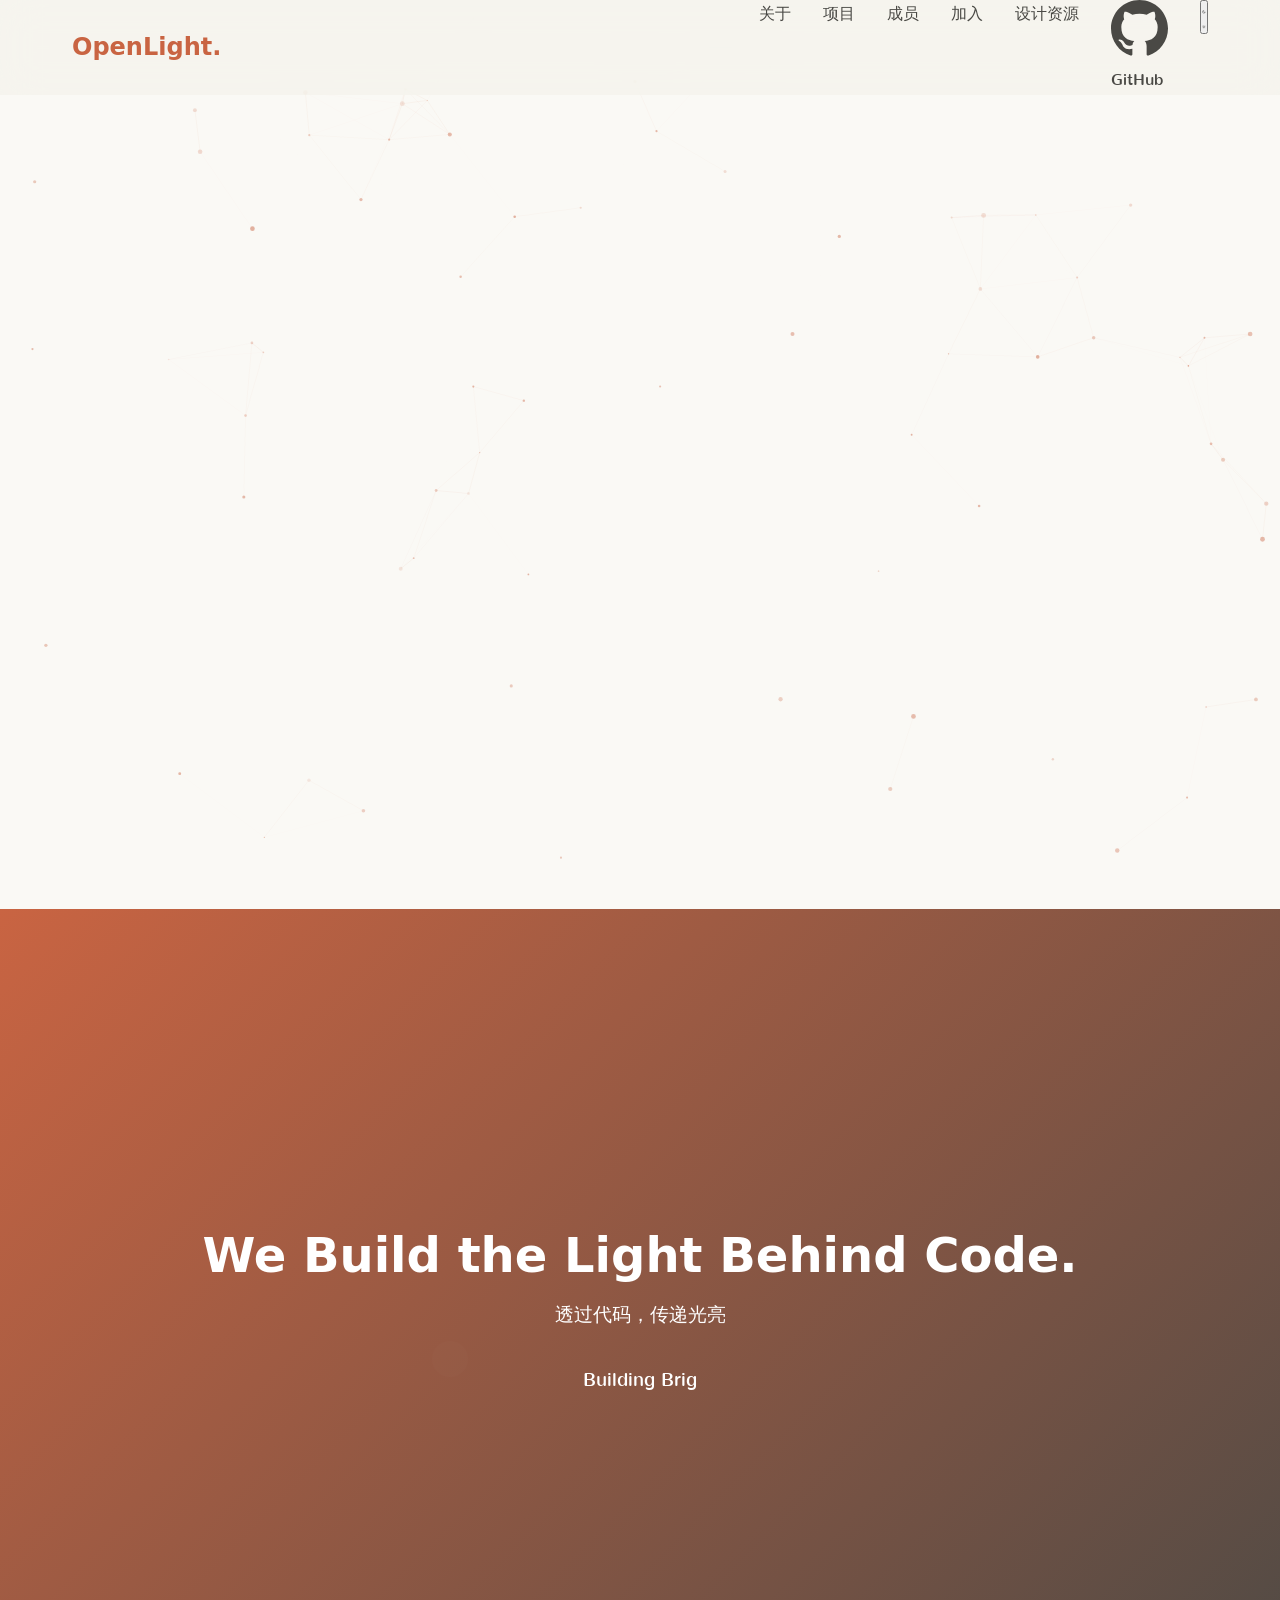
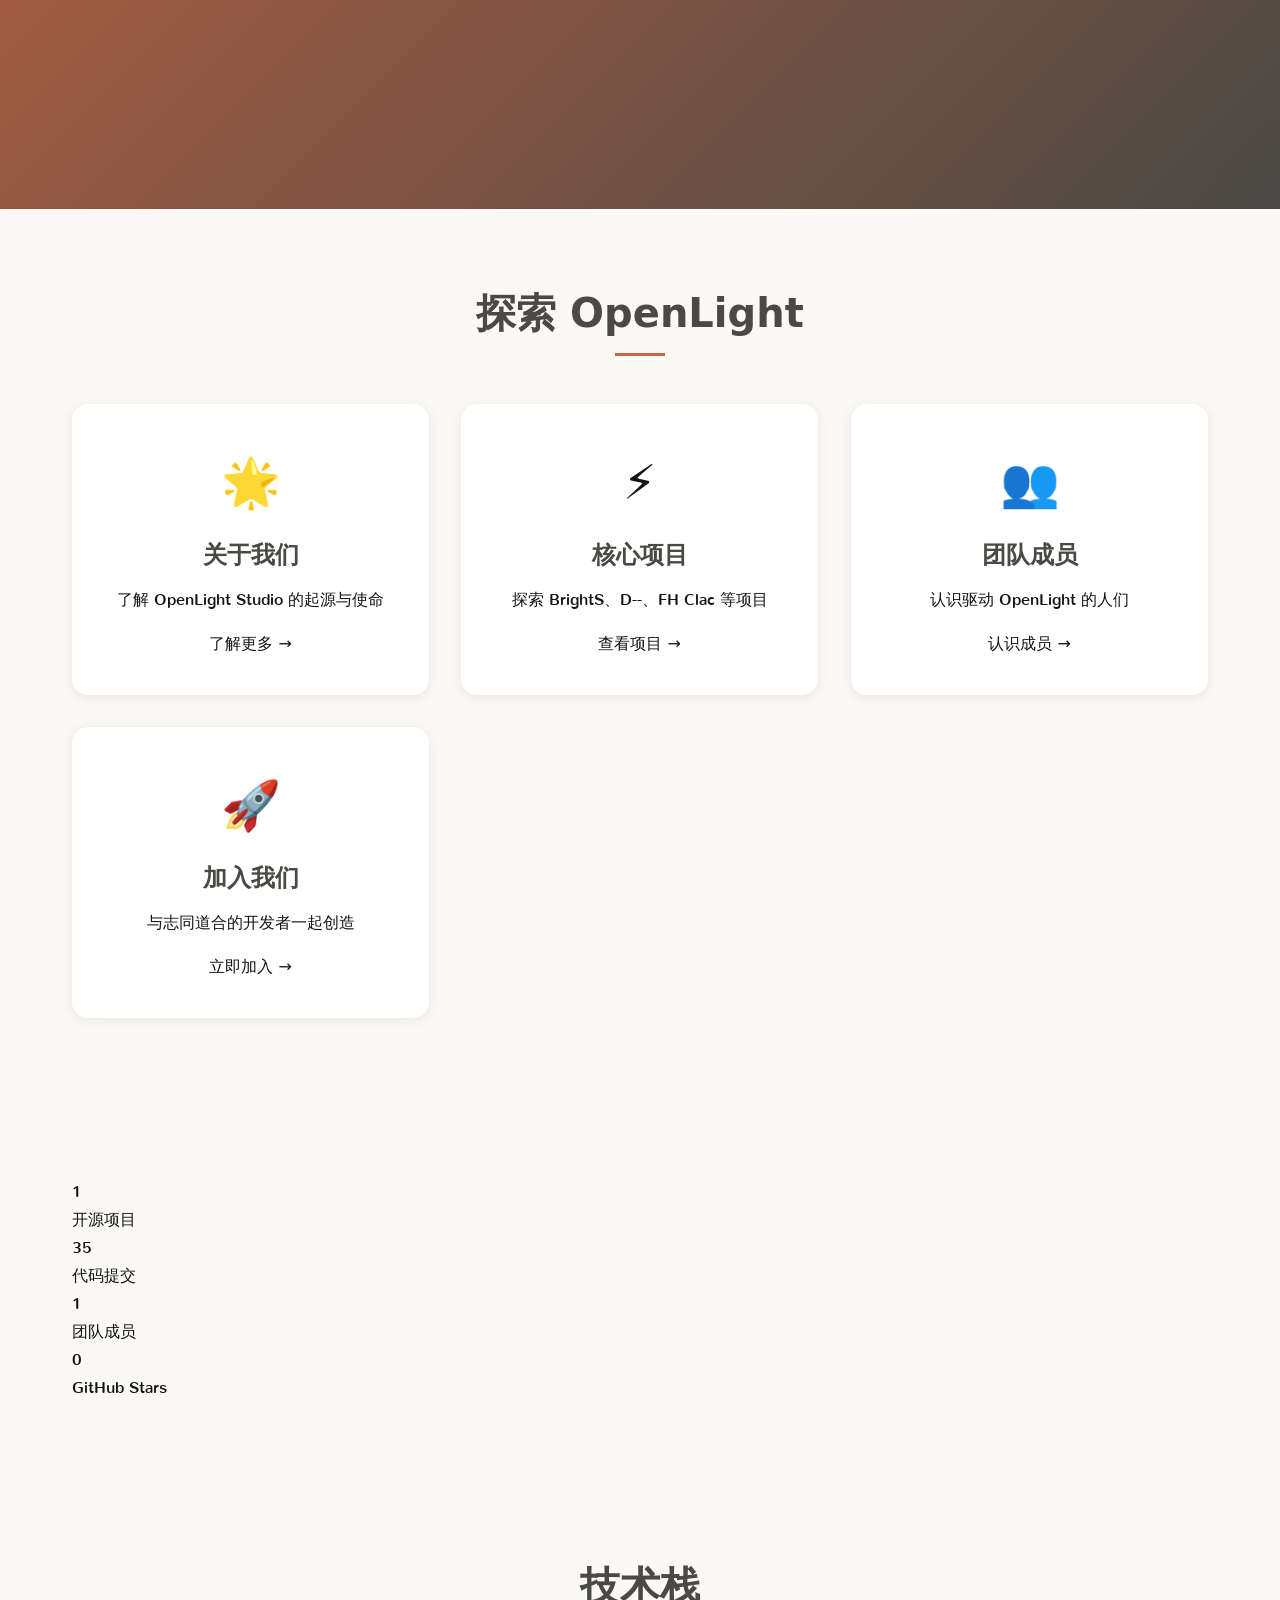
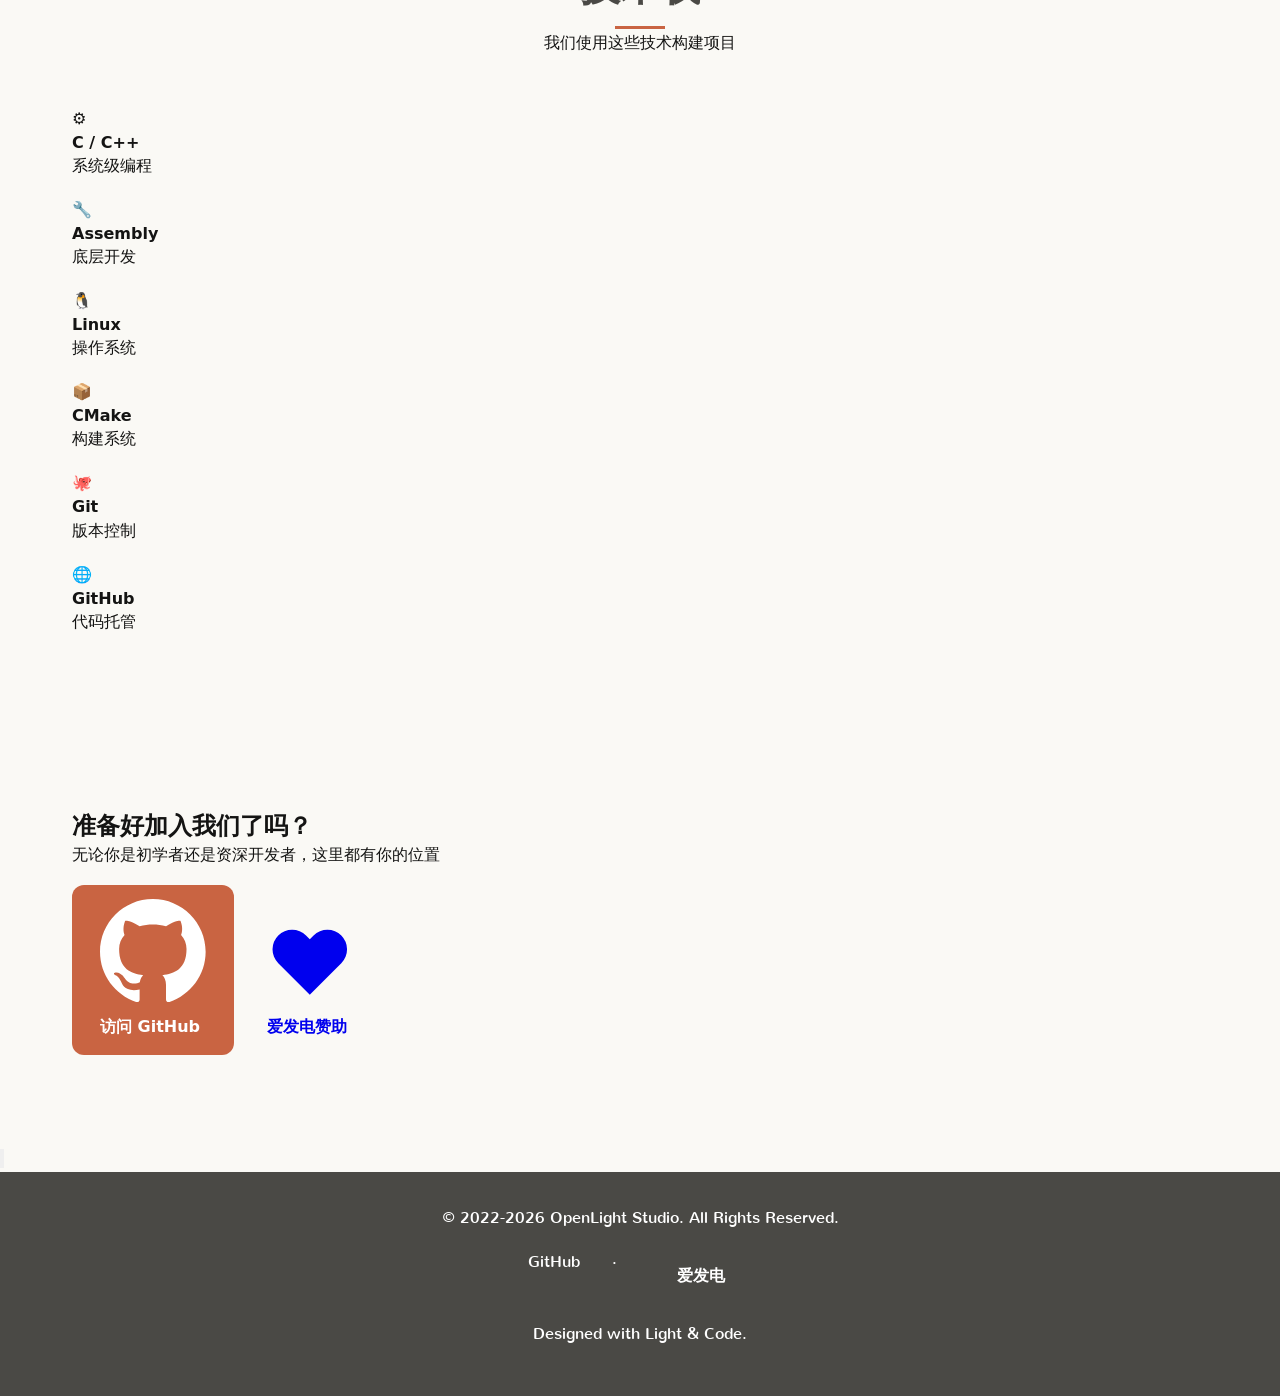
==== commit 6d331e68: "Add modern website polish features - Custom text selection highlight with brand color - Top progress" ====
--- a/index.html
+++ b/index.html
@@ -34,6 +34,7 @@
     </head>
     <body>
         <canvas id="particles-canvas"></canvas>
+        <div class="scroll-progress"></div>
 
         <nav class="navbar">
             <div class="container nav-content">
--- a/style.css
+++ b/style.css
@@ -46,19 +46,62 @@
 
 body {
   font-family: var(--font-body);
-  line-height: 1.6;
+  line-height: 1.75;
   color: var(--dark);
   background: var(--light);
   overflow-x: hidden;
 }
 
+h1, h2, h3, h4, h5, h6 {
+  line-height: 1.2;
+}
+
+h1 {
+  line-height: 1.1;
+}
+
+::selection {
+  background: color-mix(in srgb, var(--primary) 40%, transparent);
+  color: inherit;
+}
+
+::-moz-selection {
+  background: color-mix(in srgb, var(--primary) 40%, transparent);
+  color: inherit;
+}
+
+p {
+  margin-bottom: 1em;
+}
+
+@media (prefers-reduced-motion: reduce) {
+  *, *::before, *::after {
+    animation-duration: 0.01ms !important;
+    animation-iteration-count: 1 !important;
+    transition-duration: 0.01ms !important;
+  }
+}
+
 /* ===== VARIABLES ===== */
 :root.light-theme {
   --primary: #c96442; /* Terracotta accent */
-  --secondary: #5e5d59; /* Olive Gray for secondary text */
+  --secondary: #4a4945; /* Olive Gray for secondary text - WCAG 5.3:1 contrast */
   --light: #faf9f5; /* Ivory for light surfaces */
   --dark: #141413; /* Near Black for dark text */
-  --shadow: 0 2px 10px rgba(0,0,0,0.1);
+  --shadow: 0 2px 12px rgba(0,0,0,0.08);
+  --shadow-lg: 0 8px 30px rgba(0,0,0,0.12);
+  --shadow-xl: 0 16px 50px rgba(0,0,0,0.15);
+  --radius-sm: 6px;
+  --radius-md: 12px;
+  --radius-lg: 16px;
+  --ease-out: cubic-bezier(0.25, 0.46, 0.45, 0.94);
+  --ease-bounce: cubic-bezier(0.34, 1.56, 0.64, 1);
+  --space-xs: 0.25rem;
+  --space-sm: 0.5rem;
+  --space-md: 1rem;
+  --space-lg: 2rem;
+  --space-xl: 4rem;
+  --space-2xl: 6rem;
   --font-heading: "Nunito", "MiSans", "PingFang SC", "Microsoft YaHei", system-ui, -apple-system, sans-serif;
   --font-body: "Nunito", "MiSans", "PingFang SC", "Microsoft YaHei", system-ui, -apple-system, sans-serif;
   --font-code: "JetBrains Mono", monospace;
@@ -66,11 +109,13 @@
 
 :root.dark-theme {
   --primary: #e07550; /* Lighter terracotta for dark mode */
-  --secondary: #9a9993; /* Light gray for secondary text */
+  --secondary: #b0afa9; /* Light gray for secondary text */
   --light: #141413; /* Dark background */
   --dark: #faf9f5; /* Light text */
-  --shadow: 0 2px 10px rgba(0,0,0,0.3);
-  --font-heading: "Crimson Text", "Times New Roman", serif;
+  --shadow: 0 2px 12px rgba(0,0,0,0.4);
+  --shadow-lg: 0 8px 30px rgba(0,0,0,0.5);
+  --shadow-xl: 0 16px 50px rgba(0,0,0,0.6);
+  --font-heading: "Nunito", "MiSans", "PingFang SC", "Microsoft YaHei", system-ui, -apple-system, sans-serif;
   --font-body: "Nunito", "MiSans", "PingFang SC", "Microsoft YaHei", system-ui, -apple-system, sans-serif;
   --font-code: "JetBrains Mono", monospace;
 }
@@ -81,25 +126,70 @@
   --secondary: #5e5d59;
   --light: #faf9f5;
   --dark: #141413;
-  --shadow: 0 2px 10px rgba(0,0,0,0.1);
+  --shadow: 0 2px 12px rgba(0,0,0,0.08);
+  --shadow-lg: 0 8px 30px rgba(0,0,0,0.12);
+  --shadow-xl: 0 16px 50px rgba(0,0,0,0.15);
+  --radius-sm: 6px;
+  --radius-md: 12px;
+  --radius-lg: 16px;
+  --ease-out: cubic-bezier(0.25, 0.46, 0.45, 0.94);
+  --ease-bounce: cubic-bezier(0.34, 1.56, 0.64, 1);
+  --space-xs: 0.25rem;
+  --space-sm: 0.5rem;
+  --space-md: 1rem;
+  --space-lg: 2rem;
+  --space-xl: 4rem;
+  --space-2xl: 6rem;
   --font-heading: "Crimson Text", "Times New Roman", serif;
   --font-body: "Nunito", "MiSans", "PingFang SC", "Microsoft YaHei", system-ui, -apple-system, sans-serif;
   --font-code: "JetBrains Mono", monospace;
 }
 
 /* ===== NAVIGATION ===== */
+.scroll-progress {
+  position: fixed;
+  top: 0;
+  left: 0;
+  height: 3px;
+  background: var(--primary);
+  z-index: 1001;
+  width: 0%;
+  transition: width 0.1s linear;
+  will-change: width;
+}
+
 .navbar {
   position: fixed;
   top: 0;
   width: 100%;
-  background: rgba(245, 244, 237, 0.95);
-  backdrop-filter: blur(10px);
+  background: rgba(245, 244, 237, 0.85);
+  backdrop-filter: blur(20px) saturate(120%);
   z-index: 1000;
-  transition: all 0.3s;
+  transition: all 0.4s var(--ease-out);
+  border-bottom: 1px solid transparent;
 }
 
 .navbar.scrolled {
-  box-shadow: var(--shadow);
+  padding-block: 0.5rem;
+}
+
+.navbar.scrolled .logo {
+  font-size: 1.25rem;
+}
+
+.navbar.scrolled {
+  box-shadow: var(--shadow-lg);
+  border-color: rgba(0,0,0,0.05);
+  background: rgba(250, 249, 245, 0.9);
+}
+
+:root.dark-theme .navbar {
+  background: rgba(18, 18, 17, 0.85);
+}
+
+:root.dark-theme .navbar.scrolled {
+  background: rgba(20, 20, 19, 0.9);
+  border-color: rgba(255,255,255,0.05);
 }
 
 .nav-content {
@@ -156,7 +246,7 @@
   top: 60px;
   left: 0;
   width: 100%;
-  background: white;
+  background: var(--light);
   flex-direction: column;
   padding: 1rem;
   box-shadow: var(--shadow);
@@ -220,14 +310,22 @@
 
 /* ===== BUTTONS ===== */
 .btn {
-  padding: 0.75rem 1.5rem;
+  padding: 0.875rem 1.75rem;
   border: none;
-  border-radius: 5px;
+  border-radius: var(--radius-md);
   font-size: 1rem;
+  font-weight: 600;
   cursor: pointer;
-  transition: all 0.3s;
+  transition: all 0.25s var(--ease-bounce);
   text-decoration: none;
   display: inline-block;
+  position: relative;
+  overflow: hidden;
+}
+
+.btn:focus-visible {
+  outline: 2px solid var(--primary);
+  outline-offset: 2px;
 }
 
 .btn-primary {
@@ -291,18 +389,41 @@
 
 .preview-card {
   background: white;
-  padding: 2rem;
-  border-radius: 10px;
+  padding: 2.25rem;
+  border-radius: var(--radius-lg);
   box-shadow: var(--shadow);
   text-align: center;
-  transition: transform 0.3s, box-shadow 0.3s;
+  transition: all 0.35s var(--ease-out);
   text-decoration: none;
   color: inherit;
+  position: relative;
+  overflow: hidden;
+  border: 1px solid transparent;
+}
+
+.preview-card::before {
+  content: '';
+  position: absolute;
+  inset: 0;
+  border-radius: var(--radius-lg);
+  background: linear-gradient(135deg, var(--primary) 0%, transparent 50%);
+  opacity: 0;
+  transition: opacity 0.35s;
+  pointer-events: none;
+}
+
+.preview-card {
+  will-change: transform;
 }
 
 .preview-card:hover {
-  transform: translateY(-5px);
-  box-shadow: 0 10px 30px rgba(0,0,0,0.2);
+  transform: translateY(-8px);
+  box-shadow: var(--shadow-xl);
+  border-color: rgba(201, 100, 66, 0.15);
+}
+
+.preview-card:hover::before {
+  opacity: 0.03;
 }
 
 .preview-icon {
@@ -340,12 +461,32 @@
 @keyframes fadeInUp {
   from {
     opacity: 0;
-    transform: translateY(30px);
+    transform: translateY(40px);
   }
   to {
     opacity: 1;
     transform: translateY(0);
   }
+}
+
+@keyframes float {
+  0%, 100% { transform: translateY(0); }
+  50% { transform: translateY(-10px); }
+}
+
+.fade-in {
+  opacity: 0;
+  transform: translateY(30px);
+  transition: all 0.6s var(--ease-out);
+}
+
+.fade-in.visible {
+  opacity: 1;
+  transform: translateY(0);
+}
+
+.hero h1 {
+  animation: fadeInUp 1s var(--ease-out), float 6s ease-in-out infinite 1.5s;
 }
 
 .fade-in {
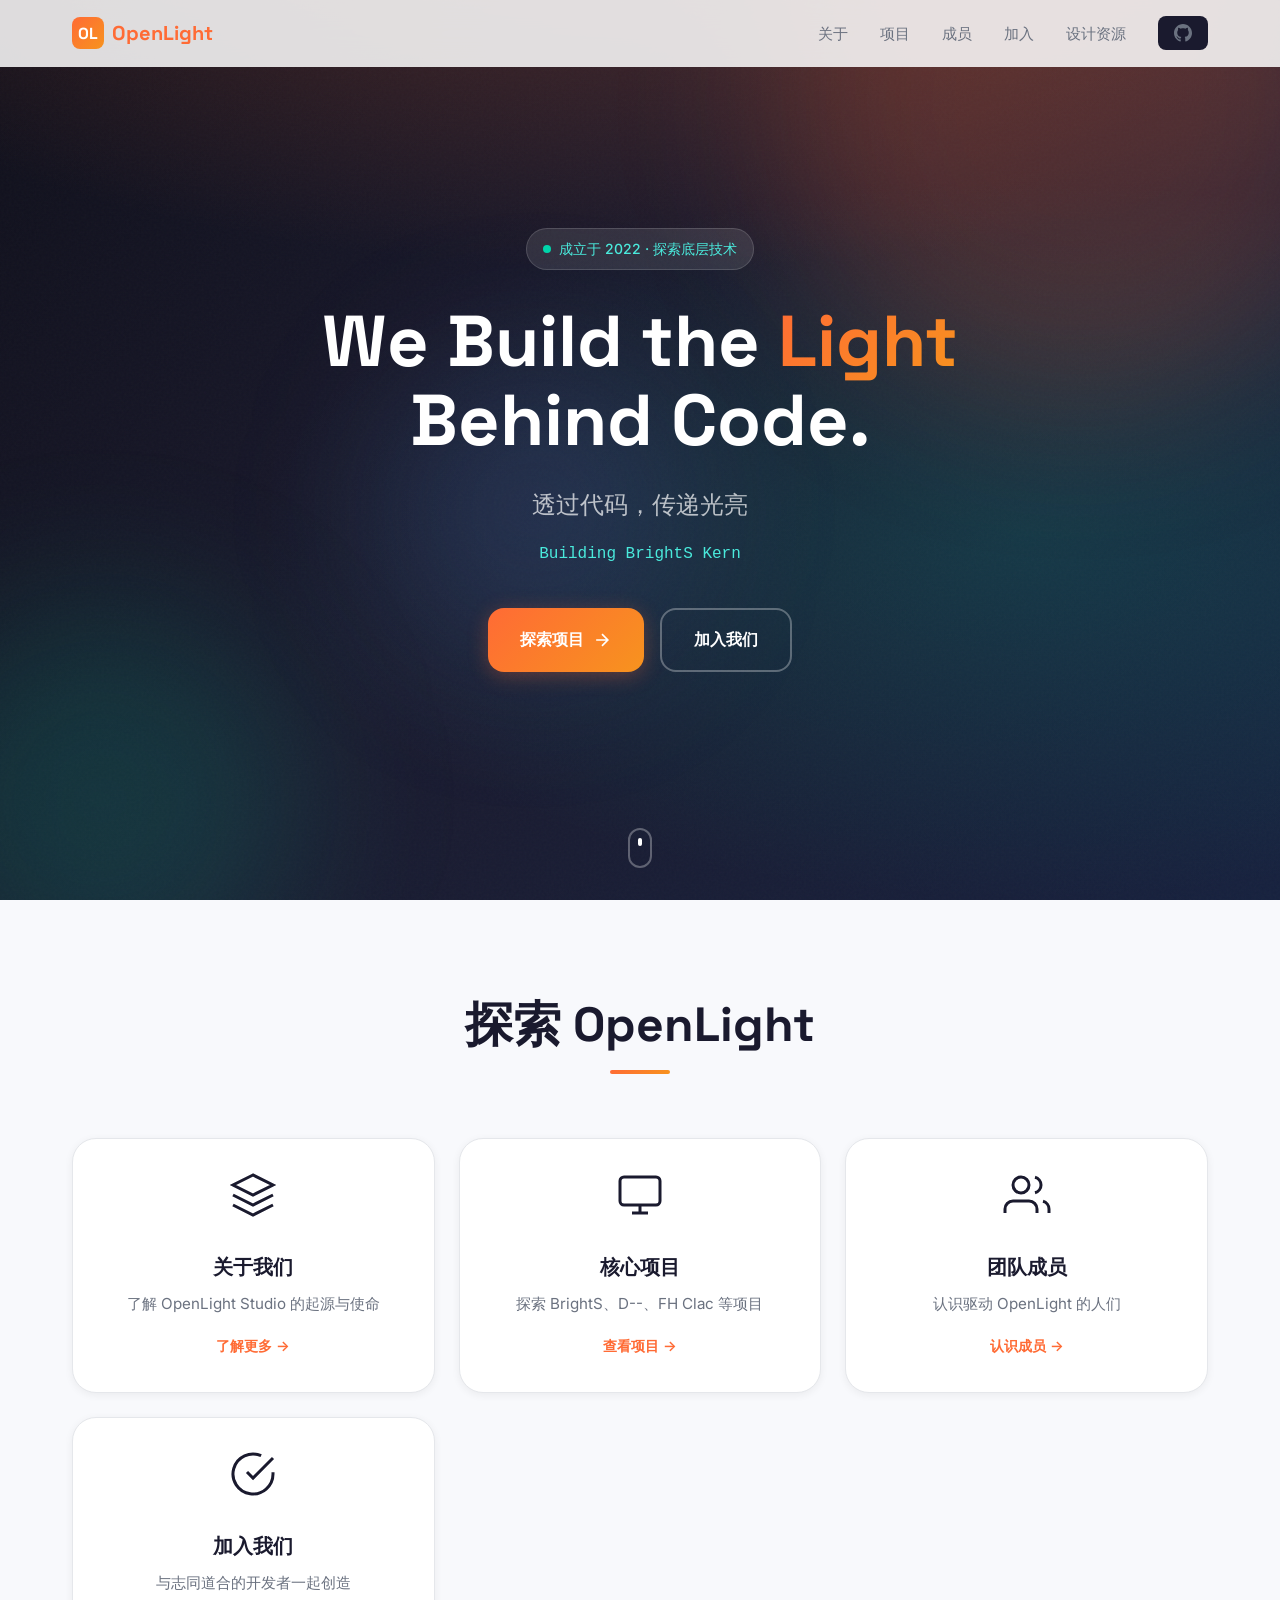
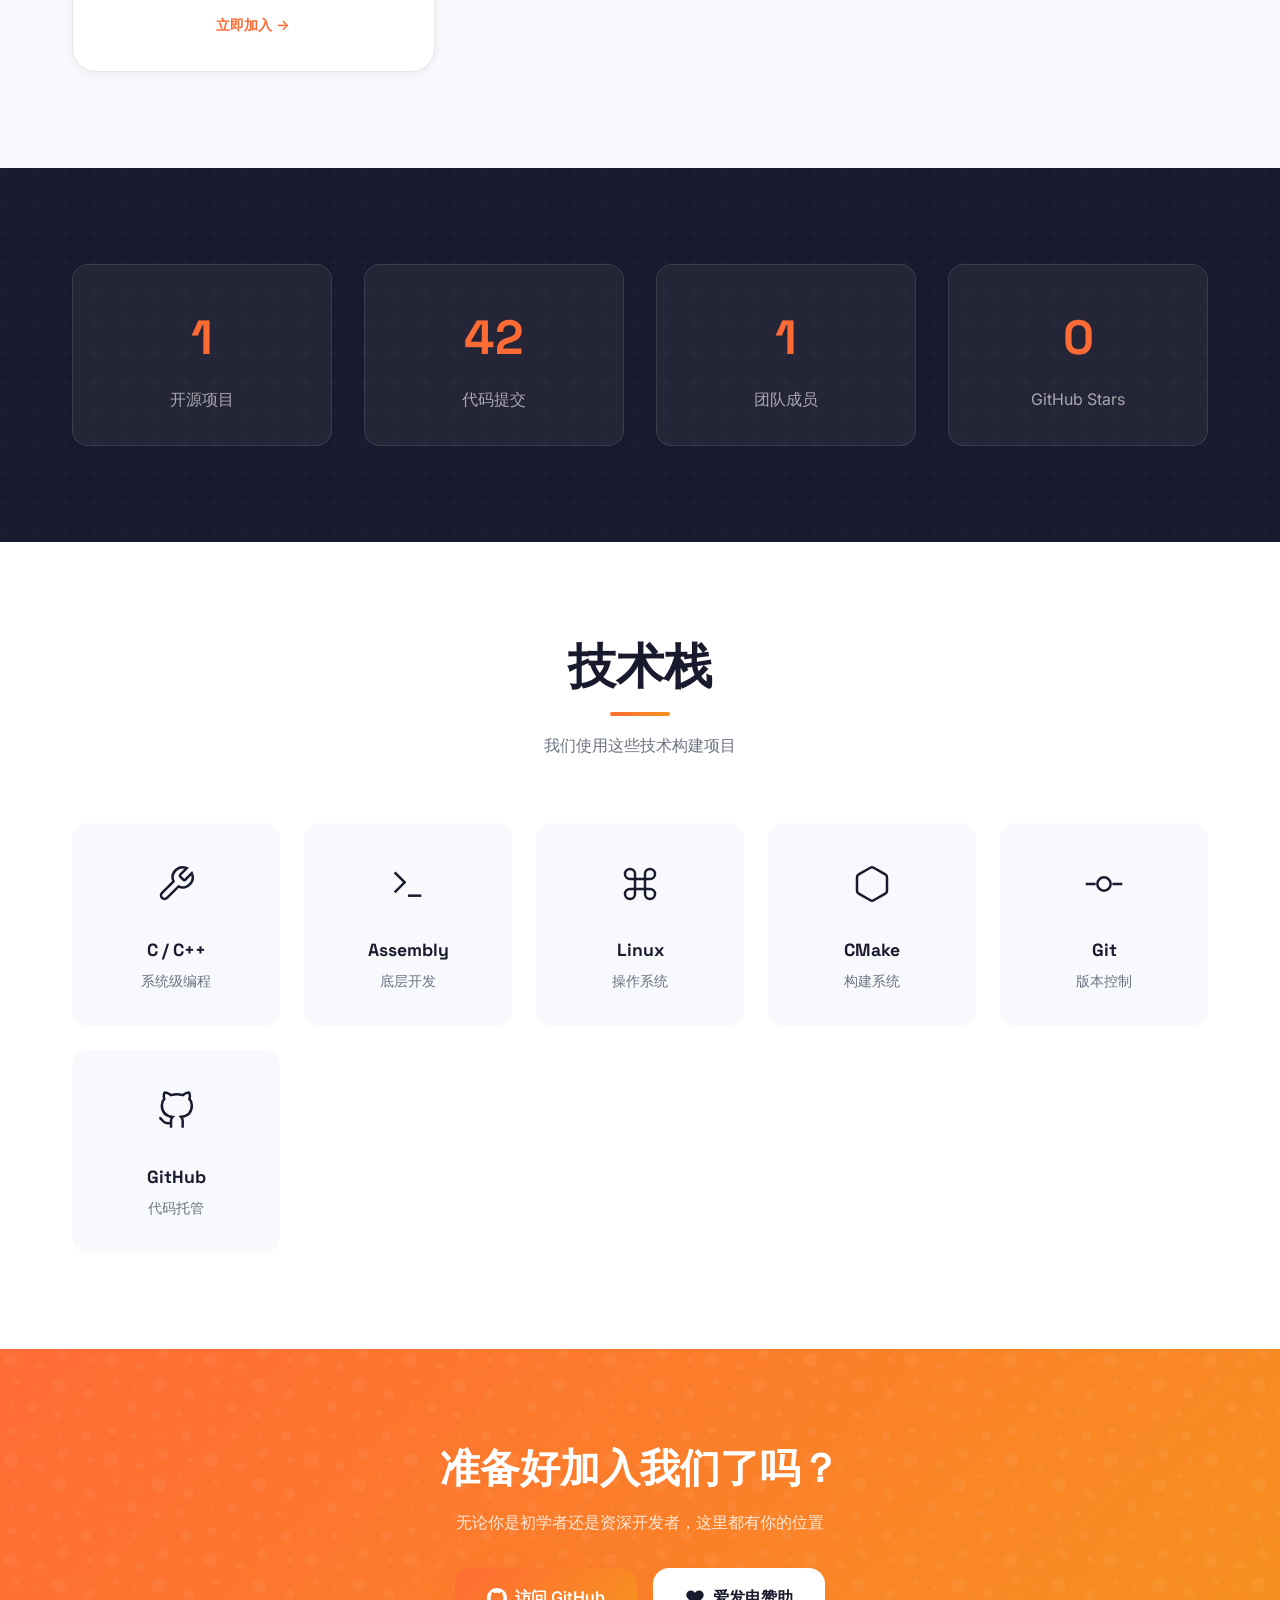
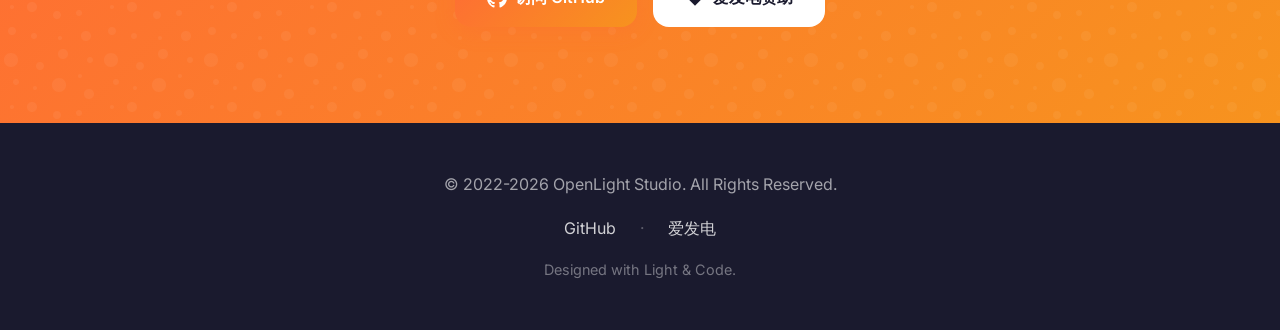
==== commit 65c8eb07: "✨ redesign: 全新视觉风格 v1.1.0 - 全新配色方案：活力橙色主色 + 青色点缀 - 深色 Hero 区域：带动态渐变光晕动画 - 玻璃态导航栏：毛玻璃效果 + 滚动阴影 - 现代字体" ====
--- a/index.html
+++ b/index.html
@@ -3,42 +3,30 @@
     <head>
         <meta charset="UTF-8" />
         <meta name="viewport" content="width=device-width, initial-scale=1.0" />
-        <meta name="theme-color" content="#c96442" />
-        <meta name="msapplication-TileColor" content="#c96442" />
-        <meta name="apple-mobile-web-app-status-bar-style" content="default" />
+        <meta name="theme-color" content="#ff6b35" />
+        <meta name="msapplication-TileColor" content="#ff6b35" />
         <title>OpenLight Studio | 照亮代码的未来</title>
         <meta name="description" content="OpenLight Studio - 自研操作系统内核 BrightS, D Struct Language, FH Clac" />
         <meta name="keywords" content="操作系统, 编程语言, 数据可视化, 开源项目, OpenLight Studio" />
         <meta property="og:title" content="OpenLight Studio | 照亮代码的未来" />
-        <meta property="og:description" content="自研操作系统内核 BrightS, D Struct Language, FH Clac" />
+        <meta property="og:description" content="自研操作系统内核 BrightS, D-- 编程语言, FH Clac" />
         <meta property="og:image" content="assets/Pictures/OpenLight Logo.png" />
         <meta property="og:url" content="https://openlight-studio.github.io" />
         <meta name="twitter:card" content="summary_large_image" />
         <link rel="stylesheet" href="style.css" />
         <link rel="icon" href="assets/Pictures/OpenLight Logo.png" />
-
-        <script type="application/ld+json">
-        {
-          "@context": "https://schema.org",
-          "@type": "Organization",
-          "name": "OpenLight Studio",
-          "url": "https://openlight-studio.github.io",
-          "logo": "https://openlight-studio.github.io/assets/Pictures/OpenLight Logo.png",
-          "description": "致力于底层技术的探索与教育普及，从操作系统内核到青少年编程语言",
-          "foundingDate": "2022-12-01",
-          "sameAs": [
-            "https://github.com/OpenLight-Studio"
-          ]
-        }
-        </script>
+        <link rel="preconnect" href="https://fonts.googleapis.com">
+        <link rel="preconnect" href="https://fonts.gstatic.com" crossorigin>
     </head>
     <body>
-        <canvas id="particles-canvas"></canvas>
         <div class="scroll-progress"></div>
 
         <nav class="navbar">
             <div class="container nav-content">
-                <a href="./" class="logo">OpenLight<span class="dot">.</span></a>
+                <a href="./" class="logo">
+                    <div class="logo-icon">OL</div>
+                    <span>OpenLight</span>
+                </a>
                 <ul class="nav-links">
                     <li><a href="./pages/about.html">关于</a></li>
                     <li><a href="./pages/projects.html">项目</a></li>
@@ -50,32 +38,13 @@
                             <svg viewBox="0 0 24 24" fill="currentColor">
                                 <path d="M12 0c-6.626 0-12 5.373-12 12 0 5.302 3.438 9.8 8.207 11.387.599.111.793-.261.793-.577v-2.234c-3.338.726-4.033-1.416-4.033-1.416-.546-1.387-1.333-1.756-1.333-1.756-1.089-.745.083-.729.083-.729 1.205.084 1.839 1.237 1.839 1.237 1.07 1.834 2.807 1.304 3.492.997.107-.775.418-1.305.762-1.604-2.665-.305-5.467-1.334-5.467-5.931 0-1.311.469-2.381 1.236-3.221-.124-.303-.535-1.524.117-3.176 0 0 1.008-.322 3.301 1.23.957-.266 1.983-.399 3.003-.404 1.02.005 2.047.138 3.006.404 2.291-1.552 3.297-1.23 3.297-1.23.653 1.653.242 2.874.118 3.176.77.84 1.235 1.911 1.235 3.221 0 4.609-2.807 5.624-5.479 5.921.43.372.823 1.102.823 2.222v3.293c0 .319.192.694.801.576 4.765-1.589 8.199-6.086 8.199-11.386 0-6.627-5.373-12-12-12z"/>
                             </svg>
-                            GitHub
                         </a>
-                    </li>
-                    <li>
-                        <button class="theme-toggle" id="theme-toggle" aria-label="切换主题">
-                            <svg class="moon-icon" viewBox="0 0 24 24" fill="none" stroke="currentColor" stroke-width="2">
-                                <path d="M21 12.79A9 9 0 1 1 11.21 3 7 7 0 0 0 21 12.79z"></path>
-                            </svg>
-                            <svg class="sun-icon" viewBox="0 0 24 24" fill="none" stroke="currentColor" stroke-width="2">
-                                <circle cx="12" cy="12" r="5"></circle>
-                                <line x1="12" y1="1" x2="12" y2="3"></line>
-                                <line x1="12" y1="21" x2="12" y2="23"></line>
-                                <line x1="4.22" y1="4.22" x2="5.64" y2="5.64"></line>
-                                <line x1="18.36" y1="18.36" x2="19.78" y2="19.78"></line>
-                                <line x1="1" y1="12" x2="3" y2="12"></line>
-                                <line x1="21" y1="12" x2="23" y2="12"></line>
-                                <line x1="4.22" y1="19.78" x2="5.64" y2="18.36"></line>
-                                <line x1="18.36" y1="5.64" x2="19.78" y2="4.22"></line>
-                            </svg>
-                        </button>
                     </li>
                 </ul>
                 <div class="hamburger" aria-label="打开移动菜单" role="button" tabindex="0">
-                    <span aria-hidden="true"></span>
-                    <span aria-hidden="true"></span>
-                    <span aria-hidden="true"></span>
+                    <span></span>
+                    <span></span>
+                    <span></span>
                 </div>
             </div>
         </nav>
@@ -96,13 +65,20 @@
                 <div class="orb orb-3"></div>
             </div>
             <div class="container hero-content">
-                <h1 class="fade-in">
-                    We Build the <span class="highlight">Light</span> Behind Code.
-                </h1>
-                <p class="subtitle fade-in delay-1">透过代码，传递光亮</p>
-                <p class="typewriter fade-in delay-2" id="typewriter"></p>
-                <div class="hero-btns fade-in delay-3">
-                    <a href="/pages/projects.html" class="btn btn-primary">探索项目</a>
+                <div class="hero-badge fade-in">
+                    <span class="hero-badge-dot"></span>
+                    成立于 2022 · 探索底层技术
+                </div>
+                <h1 class="fade-in">We Build the <span class="highlight">Light</span> Behind Code.</h1>
+                <p class="subtitle fade-in">透过代码，传递光亮</p>
+                <p class="typewriter fade-in" id="typewriter"></p>
+                <div class="hero-btns fade-in">
+                    <a href="/pages/projects.html" class="btn btn-primary">
+                        探索项目
+                        <svg width="20" height="20" viewBox="0 0 24 24" fill="none" stroke="currentColor" stroke-width="2">
+                            <path d="M5 12h14M12 5l7 7-7 7"/>
+                        </svg>
+                    </a>
                     <a href="/pages/join.html" class="btn btn-outline">加入我们</a>
                 </div>
             </div>
@@ -119,29 +95,45 @@
                 </div>
                 <div class="preview-grid">
                     <a href="/pages/about.html" class="preview-card">
-                        <div class="card-glow"></div>
-                        <div class="preview-icon">🌟</div>
+                        <div class="preview-icon">
+                            <svg width="48" height="48" viewBox="0 0 24 24" fill="none" stroke="currentColor" stroke-width="1.5">
+                                <path d="M12 2L2 7l10 5 10-5-10-5zM2 17l10 5 10-5M2 12l10 5 10-5"/>
+                            </svg>
+                        </div>
                         <h3>关于我们</h3>
                         <p>了解 OpenLight Studio 的起源与使命</p>
                         <span class="preview-link">了解更多 →</span>
                     </a>
                     <a href="/pages/projects.html" class="preview-card">
-                        <div class="card-glow"></div>
-                        <div class="preview-icon">⚡</div>
+                        <div class="preview-icon">
+                            <svg width="48" height="48" viewBox="0 0 24 24" fill="none" stroke="currentColor" stroke-width="1.5">
+                                <rect x="2" y="3" width="20" height="14" rx="2"/>
+                                <path d="M8 21h8M12 17v4"/>
+                            </svg>
+                        </div>
                         <h3>核心项目</h3>
                         <p>探索 BrightS、D--、FH Clac 等项目</p>
                         <span class="preview-link">查看项目 →</span>
                     </a>
                     <a href="/pages/members.html" class="preview-card">
-                        <div class="card-glow"></div>
-                        <div class="preview-icon">👥</div>
+                        <div class="preview-icon">
+                            <svg width="48" height="48" viewBox="0 0 24 24" fill="none" stroke="currentColor" stroke-width="1.5">
+                                <path d="M17 21v-2a4 4 0 0 0-4-4H5a4 4 0 0 0-4 4v2"/>
+                                <circle cx="9" cy="7" r="4"/>
+                                <path d="M23 21v-2a4 4 0 0 0-3-3.87M16 3.13a4 4 0 0 1 0 7.75"/>
+                            </svg>
+                        </div>
                         <h3>团队成员</h3>
                         <p>认识驱动 OpenLight 的人们</p>
                         <span class="preview-link">认识成员 →</span>
                     </a>
                     <a href="/pages/join.html" class="preview-card">
-                        <div class="card-glow"></div>
-                        <div class="preview-icon">🚀</div>
+                        <div class="preview-icon">
+                            <svg width="48" height="48" viewBox="0 0 24 24" fill="none" stroke="currentColor" stroke-width="1.5">
+                                <path d="M22 11.08V12a10 10 0 1 1-5.93-9.14"/>
+                                <polyline points="22 4 12 14.01 9 11.01"/>
+                            </svg>
+                        </div>
                         <h3>加入我们</h3>
                         <p>与志同道合的开发者一起创造</p>
                         <span class="preview-link">立即加入 →</span>
@@ -157,7 +149,7 @@
                         <div class="stat-number" data-target="4">0</div>
                         <div class="stat-label">开源项目</div>
                     </div>
-                     <div class="stat-card fade-in delay-1">
+                    <div class="stat-card fade-in delay-1">
                         <div class="stat-number" data-target="119">0</div>
                         <div class="stat-label">代码提交</div>
                     </div>
@@ -182,32 +174,59 @@
                 </div>
                 <div class="tech-grid">
                     <div class="tech-item fade-in">
-                        <div class="tech-icon">⚙️</div>
+                        <div class="tech-icon">
+                            <svg width="40" height="40" viewBox="0 0 24 24" fill="none" stroke="currentColor" stroke-width="1.5">
+                                <path d="M14.7 6.3a1 1 0 0 0 0 1.4l1.6 1.6a1 1 0 0 0 1.4 0l3.77-3.77a6 6 0 0 1-7.94 7.94l-6.91 6.91a2.12 2.12 0 0 1-3-3l6.91-6.91a6 6 0 0 1 7.94-7.94l-3.76 3.76z"/>
+                            </svg>
+                        </div>
                         <h4>C / C++</h4>
                         <p>系统级编程</p>
                     </div>
                     <div class="tech-item fade-in delay-1">
-                        <div class="tech-icon">🔧</div>
+                        <div class="tech-icon">
+                            <svg width="40" height="40" viewBox="0 0 24 24" fill="none" stroke="currentColor" stroke-width="1.5">
+                                <polyline points="4 17 10 11 4 5"/>
+                                <line x1="12" y1="19" x2="20" y2="19"/>
+                            </svg>
+                        </div>
                         <h4>Assembly</h4>
                         <p>底层开发</p>
                     </div>
                     <div class="tech-item fade-in delay-2">
-                        <div class="tech-icon">🐧</div>
+                        <div class="tech-icon">
+                            <svg width="40" height="40" viewBox="0 0 24 24" fill="none" stroke="currentColor" stroke-width="1.5">
+                                <path d="M18 3a3 3 0 0 0-3 3v12a3 3 0 0 0 3 3 3 3 0 0 0 3-3 3 3 0 0 0-3-3H6a3 3 0 0 0-3 3 3 3 0 0 0 3 3 3 3 0 0 0 3-3V6a3 3 0 0 0-3-3 3 3 0 0 0-3 3 3 3 0 0 0 3 3h12a3 3 0 0 0 3-3 3 3 0 0 0-3-3z"/>
+                            </svg>
+                        </div>
                         <h4>Linux</h4>
                         <p>操作系统</p>
                     </div>
                     <div class="tech-item fade-in delay-3">
-                        <div class="tech-icon">📦</div>
+                        <div class="tech-icon">
+                            <svg width="40" height="40" viewBox="0 0 24 24" fill="none" stroke="currentColor" stroke-width="1.5">
+                                <path d="M21 16V8a2 2 0 0 0-1-1.73l-7-4a2 2 0 0 0-2 0l-7 4A2 2 0 0 0 3 8v8a2 2 0 0 0 1 1.73l7 4a2 2 0 0 0 2 0l7-4A2 2 0 0 0 21 16z"/>
+                            </svg>
+                        </div>
                         <h4>CMake</h4>
                         <p>构建系统</p>
                     </div>
                     <div class="tech-item fade-in">
-                        <div class="tech-icon">🐙</div>
+                        <div class="tech-icon">
+                            <svg width="40" height="40" viewBox="0 0 24 24" fill="none" stroke="currentColor" stroke-width="1.5">
+                                <circle cx="12" cy="12" r="4"/>
+                                <line x1="1.05" y1="12" x2="7" y2="12"/>
+                                <line x1="17.01" y1="12" x2="22.96" y2="12"/>
+                            </svg>
+                        </div>
                         <h4>Git</h4>
                         <p>版本控制</p>
                     </div>
                     <div class="tech-item fade-in delay-1">
-                        <div class="tech-icon">🌐</div>
+                        <div class="tech-icon">
+                            <svg width="40" height="40" viewBox="0 0 24 24" fill="none" stroke="currentColor" stroke-width="1.5">
+                                <path d="M9 19c-5 1.5-5-2.5-7-3m14 6v-3.87a3.37 3.37 0 0 0-.94-2.61c3.14-.35 6.44-1.54 6.44-7A5.44 5.44 0 0 0 20 4.77 5.07 5.07 0 0 0 19.91 1S18.73.65 16 2.48a13.38 13.38 0 0 0-7 0C6.27.65 5.09 1 5.09 1A5.07 5.07 0 0 0 5 4.77a5.44 5.44 0 0 0-1.5 3.78c0 5.42 3.3 6.61 6.44 7A3.37 3.37 0 0 0 9 18.13V22"/>
+                            </svg>
+                        </div>
                         <h4>GitHub</h4>
                         <p>代码托管</p>
                     </div>
@@ -222,14 +241,14 @@
                     <p>无论你是初学者还是资深开发者，这里都有你的位置</p>
                     <div class="cta-buttons">
                         <a href="https://github.com/OpenLight-Studio" target="_blank" class="btn btn-primary">
-                            <svg viewBox="0 0 24 24" fill="currentColor">
+                            <svg width="20" height="20" viewBox="0 0 24 24" fill="currentColor">
                                 <path d="M12 0c-6.626 0-12 5.373-12 12 0 5.302 3.438 9.8 8.207 11.387.599.111.793-.261.793-.577v-2.234c-3.338.726-4.033-1.416-4.033-1.416-.546-1.387-1.333-1.756-1.333-1.756-1.089-.745.083-.729.083-.729 1.205.084 1.839 1.237 1.839 1.237 1.07 1.834 2.807 1.304 3.492.997.107-.775.418-1.305.762-1.604-2.665-.305-5.467-1.334-5.467-5.931 0-1.311.469-2.381 1.236-3.221-.124-.303-.535-1.524.117-3.176 0 0 1.008-.322 3.301 1.23.957-.266 1.983-.399 3.003-.404 1.02.005 2.047.138 3.006.404 2.291-1.552 3.297-1.23 3.297-1.23.653 1.653.242 2.874.118 3.176.77.84 1.235 1.911 1.235 3.221 0 4.609-2.807 5.624-5.479 5.921.43.372.823 1.102.823 2.222v3.293c0 .319.192.694.801.576 4.765-1.589 8.199-6.086 8.199-11.386 0-6.627-5.373-12-12-12z"/>
                             </svg>
                             访问 GitHub
                         </a>
                         <a href="https://ifdian.net/a/OpenLight" target="_blank" class="btn btn-afdian">
-                            <svg viewBox="0 0 24 24" fill="currentColor">
-                                <path d="M20.84 4.61a5.5 5.5 0 0 0-7.78 0L12 5.67l-1.06-1.06a5.5 5.5 0 0 0-7.78 7.78l1.06 1.06L12 21.23l7.78-7.78 1.06-1.06a5.5 5.5 0 0 0 0-7.78z"></path>
+                            <svg width="20" height="20" viewBox="0 0 24 24" fill="currentColor">
+                                <path d="M20.84 4.61a5.5 5.5 0 0 0-7.78 0L12 5.67l-1.06-1.06a5.5 5.5 0 0 0-7.78 7.78l1.06 1.06L12 21.23l7.78-7.78 1.06-1.06a5.5 5.5 0 0 0 0-7.78z"/>
                             </svg>
                             爱发电赞助
                         </a>
@@ -248,9 +267,9 @@
             <div class="container">
                 <p>&copy; 2022-2026 OpenLight Studio. All Rights Reserved.</p>
                 <p class="footer-links">
-                     <a href="https://github.com/OpenLight-Studio" target="_blank">GitHub</a>
-                     <span class="separator">·</span>
-                     <a href="https://ifdian.net/a/OpenLight" target="_blank" class="btn btn-afdian">爱发电</a>
+                    <a href="https://github.com/OpenLight-Studio" target="_blank">GitHub</a>
+                    <span class="separator">·</span>
+                    <a href="https://ifdian.net/a/OpenLight" target="_blank">爱发电</a>
                 </p>
                 <p class="footer-note">Designed with Light & Code.</p>
             </div>
@@ -258,4 +277,4 @@
 
         <script src="script.js"></script>
     </body>
-</html>
+</html>
--- a/style.css
+++ b/style.css
@@ -1,39 +1,41 @@
-/* OpenLight Studio - Clean Minimal CSS */
-
-/* ===== FONT FACES ===== */
-@font-face {
-  font-family: 'Nunito';
-  src: url('./assets/fonts/nunito/Nunito/Nunito-Regular.ttf') format('truetype');
-  font-weight: normal;
-  font-style: normal;
-  font-display: swap;
-}
-
-@font-face {
-  font-family: 'Nunito';
-  src: url('./assets/fonts/nunito/Nunito/Nunito-Bold.ttf') format('truetype');
-  font-weight: bold;
-  font-style: normal;
-  font-display: swap;
-}
-
-@font-face {
-  font-family: 'MiSans';
-  src: url('./assets/fonts/MiSans/MiSans/woff2/MiSans-Regular.woff2') format('woff2');
-  font-weight: normal;
-  font-style: normal;
-  font-display: swap;
-}
-
-@font-face {
-  font-family: 'MiSans';
-  src: url('./assets/fonts/MiSans/MiSans/woff2/MiSans-Demibold.woff2') format('woff2');
-  font-weight: 600;
-  font-style: normal;
-  font-display: swap;
-}
-
-/* ===== RESET ===== */
+/* OpenLight Studio - Modern Redesign */
+
+@import url('https://fonts.googleapis.com/css2?family=Inter:wght@300;400;500;600;700;800&family=Space+Grotesk:wght@500;700&display=swap');
+
+:root {
+  --primary: #ff6b35;
+  --primary-light: #ff8f66;
+  --primary-dark: #e55a2b;
+  --secondary: #1a1a2e;
+  --accent: #00d4aa;
+  --accent-light: #4aeadc;
+  --surface: #f8f9fc;
+  --surface-elevated: #ffffff;
+  --surface-dark: #0f0f1a;
+  --text: #1a1a2e;
+  --text-muted: #6b7280;
+  --text-light: #f8f9fc;
+  --border: #e5e7eb;
+  --border-light: rgba(255,255,255,0.1);
+  --gradient-1: linear-gradient(135deg, #ff6b35 0%, #f7931e 100%);
+  --gradient-2: linear-gradient(135deg, #00d4aa 0%, #00b894 100%);
+  --gradient-3: linear-gradient(135deg, #667eea 0%, #764ba2 100%);
+  --gradient-dark: linear-gradient(135deg, #1a1a2e 0%, #0f0f1a 100%);
+  --shadow-sm: 0 2px 8px rgba(0,0,0,0.06);
+  --shadow-md: 0 8px 24px rgba(0,0,0,0.08);
+  --shadow-lg: 0 20px 40px rgba(0,0,0,0.12);
+  --shadow-xl: 0 30px 60px rgba(0,0,0,0.15);
+  --shadow-glow: 0 0 40px rgba(255,107,53,0.3);
+  --radius-sm: 8px;
+  --radius-md: 16px;
+  --radius-lg: 24px;
+  --radius-xl: 32px;
+  --ease-out: cubic-bezier(0.25, 0.46, 0.45, 0.94);
+  --ease-bounce: cubic-bezier(0.34, 1.56, 0.64, 1);
+  --font-display: 'Space Grotesk', 'Inter', sans-serif;
+  --font-body: 'Inter', -apple-system, BlinkMacSystemFont, sans-serif;
+}
+
 * {
   margin: 0;
   padding: 0;
@@ -46,103 +48,28 @@
 
 body {
   font-family: var(--font-body);
-  line-height: 1.75;
-  color: var(--dark);
-  background: var(--light);
+  line-height: 1.7;
+  color: var(--text);
+  background: var(--surface);
   overflow-x: hidden;
+  -webkit-font-smoothing: antialiased;
 }
 
 h1, h2, h3, h4, h5, h6 {
+  font-family: var(--font-display);
   line-height: 1.2;
-}
-
-h1 {
-  line-height: 1.1;
+  font-weight: 700;
 }
 
 ::selection {
-  background: color-mix(in srgb, var(--primary) 40%, transparent);
-  color: inherit;
-}
-
-::-moz-selection {
-  background: color-mix(in srgb, var(--primary) 40%, transparent);
-  color: inherit;
-}
-
-p {
-  margin-bottom: 1em;
-}
-
-@media (prefers-reduced-motion: reduce) {
-  *, *::before, *::after {
-    animation-duration: 0.01ms !important;
-    animation-iteration-count: 1 !important;
-    transition-duration: 0.01ms !important;
-  }
-}
-
-/* ===== VARIABLES ===== */
-:root.light-theme {
-  --primary: #c96442; /* Terracotta accent */
-  --secondary: #4a4945; /* Olive Gray for secondary text - WCAG 5.3:1 contrast */
-  --light: #faf9f5; /* Ivory for light surfaces */
-  --dark: #141413; /* Near Black for dark text */
-  --shadow: 0 2px 12px rgba(0,0,0,0.08);
-  --shadow-lg: 0 8px 30px rgba(0,0,0,0.12);
-  --shadow-xl: 0 16px 50px rgba(0,0,0,0.15);
-  --radius-sm: 6px;
-  --radius-md: 12px;
-  --radius-lg: 16px;
-  --ease-out: cubic-bezier(0.25, 0.46, 0.45, 0.94);
-  --ease-bounce: cubic-bezier(0.34, 1.56, 0.64, 1);
-  --space-xs: 0.25rem;
-  --space-sm: 0.5rem;
-  --space-md: 1rem;
-  --space-lg: 2rem;
-  --space-xl: 4rem;
-  --space-2xl: 6rem;
-  --font-heading: "Nunito", "MiSans", "PingFang SC", "Microsoft YaHei", system-ui, -apple-system, sans-serif;
-  --font-body: "Nunito", "MiSans", "PingFang SC", "Microsoft YaHei", system-ui, -apple-system, sans-serif;
-  --font-code: "JetBrains Mono", monospace;
-}
-
-:root.dark-theme {
-  --primary: #e07550; /* Lighter terracotta for dark mode */
-  --secondary: #b0afa9; /* Light gray for secondary text */
-  --light: #141413; /* Dark background */
-  --dark: #faf9f5; /* Light text */
-  --shadow: 0 2px 12px rgba(0,0,0,0.4);
-  --shadow-lg: 0 8px 30px rgba(0,0,0,0.5);
-  --shadow-xl: 0 16px 50px rgba(0,0,0,0.6);
-  --font-heading: "Nunito", "MiSans", "PingFang SC", "Microsoft YaHei", system-ui, -apple-system, sans-serif;
-  --font-body: "Nunito", "MiSans", "PingFang SC", "Microsoft YaHei", system-ui, -apple-system, sans-serif;
-  --font-code: "JetBrains Mono", monospace;
-}
-
-/* Default to light theme for browsers not supporting :root classes */
-:root {
-  --primary: #c96442;
-  --secondary: #5e5d59;
-  --light: #faf9f5;
-  --dark: #141413;
-  --shadow: 0 2px 12px rgba(0,0,0,0.08);
-  --shadow-lg: 0 8px 30px rgba(0,0,0,0.12);
-  --shadow-xl: 0 16px 50px rgba(0,0,0,0.15);
-  --radius-sm: 6px;
-  --radius-md: 12px;
-  --radius-lg: 16px;
-  --ease-out: cubic-bezier(0.25, 0.46, 0.45, 0.94);
-  --ease-bounce: cubic-bezier(0.34, 1.56, 0.64, 1);
-  --space-xs: 0.25rem;
-  --space-sm: 0.5rem;
-  --space-md: 1rem;
-  --space-lg: 2rem;
-  --space-xl: 4rem;
-  --space-2xl: 6rem;
-  --font-heading: "Crimson Text", "Times New Roman", serif;
-  --font-body: "Nunito", "MiSans", "PingFang SC", "Microsoft YaHei", system-ui, -apple-system, sans-serif;
-  --font-code: "JetBrains Mono", monospace;
+  background: var(--primary);
+  color: white;
+}
+
+.container {
+  max-width: 1200px;
+  margin: 0 auto;
+  padding: 0 2rem;
 }
 
 /* ===== NAVIGATION ===== */
@@ -151,45 +78,28 @@
   top: 0;
   left: 0;
   height: 3px;
-  background: var(--primary);
+  background: var(--gradient-1);
   z-index: 1001;
   width: 0%;
   transition: width 0.1s linear;
-  will-change: width;
 }
 
 .navbar {
   position: fixed;
   top: 0;
   width: 100%;
-  background: rgba(245, 244, 237, 0.85);
-  backdrop-filter: blur(20px) saturate(120%);
+  background: rgba(255,255,255,0.85);
+  backdrop-filter: blur(20px);
+  -webkit-backdrop-filter: blur(20px);
   z-index: 1000;
   transition: all 0.4s var(--ease-out);
   border-bottom: 1px solid transparent;
 }
 
 .navbar.scrolled {
-  padding-block: 0.5rem;
-}
-
-.navbar.scrolled .logo {
-  font-size: 1.25rem;
-}
-
-.navbar.scrolled {
-  box-shadow: var(--shadow-lg);
-  border-color: rgba(0,0,0,0.05);
-  background: rgba(250, 249, 245, 0.9);
-}
-
-:root.dark-theme .navbar {
-  background: rgba(18, 18, 17, 0.85);
-}
-
-:root.dark-theme .navbar.scrolled {
-  background: rgba(20, 20, 19, 0.9);
-  border-color: rgba(255,255,255,0.05);
+  background: rgba(255,255,255,0.95);
+  box-shadow: var(--shadow-md);
+  border-color: var(--border);
 }
 
 .nav-content {
@@ -202,224 +112,473 @@
 }
 
 .logo {
-  font-size: 1.5rem;
+  font-family: var(--font-display);
+  font-size: 1.25rem;
   font-weight: 700;
+  color: var(--text);
+  text-decoration: none;
+  display: flex;
+  align-items: center;
+  gap: 0.5rem;
+}
+
+.logo-icon {
+  width: 32px;
+  height: 32px;
+  background: var(--gradient-1);
+  border-radius: 8px;
+  display: flex;
+  align-items: center;
+  justify-content: center;
+  color: white;
+  font-size: 1rem;
+}
+
+.logo span {
   color: var(--primary);
-  text-decoration: none;
-  font-family: var(--font-heading);
 }
 
 .nav-links {
   display: flex;
   list-style: none;
   gap: 2rem;
+  align-items: center;
 }
 
 .nav-links a {
-  color: var(--secondary);
+  color: var(--text-muted);
   text-decoration: none;
-  transition: color 0.3s;
+  font-weight: 500;
+  font-size: 0.95rem;
+  transition: all 0.3s var(--ease-out);
+  position: relative;
+}
+
+.nav-links a::after {
+  content: '';
+  position: absolute;
+  bottom: -4px;
+  left: 0;
+  width: 0;
+  height: 2px;
+  background: var(--primary);
+  border-radius: 2px;
+  transition: width 0.3s var(--ease-out);
 }
 
 .nav-links a:hover,
 .nav-links a.active {
-  color: var(--primary);
+  color: var(--text);
+}
+
+.nav-links a:hover::after,
+.nav-links a.active::after {
+  width: 100%;
+}
+
+.btn-gh {
+  display: inline-flex;
+  align-items: center;
+  gap: 0.5rem;
+  padding: 0.5rem 1rem;
+  background: var(--text);
+  color: white;
+  border-radius: var(--radius-sm);
+  font-weight: 500;
+  transition: all 0.3s var(--ease-out);
+}
+
+.btn-gh:hover {
+  transform: translateY(-2px);
+  box-shadow: var(--shadow-md);
+}
+
+.btn-gh svg {
+  width: 18px;
+  height: 18px;
+}
+
+.theme-toggle {
+  width: 40px;
+  height: 40px;
+  border-radius: 50%;
+  border: none;
+  background: var(--surface);
+  cursor: pointer;
+  display: flex;
+  align-items: center;
+  justify-content: center;
+  transition: all 0.3s var(--ease-out);
+}
+
+.theme-toggle:hover {
+  background: var(--border);
+}
+
+.theme-toggle svg {
+  width: 20px;
+  height: 20px;
+  color: var(--text-muted);
+}
+
+.sun-icon, .moon-icon {
+  display: none;
+}
+
+.theme-toggle .sun-icon {
+  display: block;
 }
 
 .hamburger {
   display: none;
   flex-direction: column;
   cursor: pointer;
+  gap: 5px;
 }
 
 .hamburger span {
-  width: 25px;
-  height: 3px;
-  background: var(--secondary);
-  margin: 3px 0;
-  transition: 0.3s;
+  width: 24px;
+  height: 2px;
+  background: var(--text);
+  border-radius: 2px;
+  transition: all 0.3s;
 }
 
 .mobile-menu {
   display: none;
   position: fixed;
-  top: 60px;
+  top: 70px;
   left: 0;
   width: 100%;
-  background: var(--light);
+  background: white;
   flex-direction: column;
   padding: 1rem;
-  box-shadow: var(--shadow);
+  box-shadow: var(--shadow-lg);
+  z-index: 999;
+}
+
+.mobile-menu.active {
+  display: flex;
 }
 
 .mobile-menu a {
-  padding: 0.5rem 0;
-  color: var(--secondary);
+  padding: 1rem;
+  color: var(--text);
   text-decoration: none;
-}
-
-/* ===== HERO ===== */
+  font-weight: 500;
+  border-radius: var(--radius-sm);
+  transition: background 0.2s;
+}
+
+.mobile-menu a:hover {
+  background: var(--surface);
+}
+
+/* ===== HERO SECTION ===== */
 .hero {
-  height: 100vh;
+  min-height: 100vh;
   display: flex;
   align-items: center;
   justify-content: center;
-  background: linear-gradient(135deg, var(--primary), var(--secondary));
-  color: white;
-  text-align: center;
   position: relative;
   overflow: hidden;
-}
-
-.hero::before {
+  background: linear-gradient(135deg, #0f0f1a 0%, #1a1a2e 50%, #16213e 100%);
+}
+
+.hero-bg {
+  position: absolute;
+  inset: 0;
+  overflow: hidden;
+}
+
+.hero-bg::before {
   content: '';
   position: absolute;
-  top: 0;
-  left: 0;
-  right: 0;
-  bottom: 0;
-  background: url('data:image/svg+xml,<svg xmlns="http://www.w3.org/2000/svg" viewBox="0 0 100 100"><circle cx="50" cy="50" r="2" fill="rgba(255,255,255,0.1)"/></svg>');
-  opacity: 0.1;
+  inset: 0;
+  background: 
+    radial-gradient(ellipse 80% 50% at 50% -20%, rgba(255,107,53,0.3), transparent),
+    radial-gradient(ellipse 60% 40% at 80% 60%, rgba(0,212,170,0.15), transparent);
+}
+
+.hero-bg::after {
+  content: '';
+  position: absolute;
+  inset: 0;
+  background: url("data:image/svg+xml,%3Csvg viewBox='0 0 400 400' xmlns='http://www.w3.org/2000/svg'%3E%3Cfilter id='noiseFilter'%3E%3CfeTurbulence type='fractalNoise' baseFrequency='0.9' numOctaves='3' stitchTiles='stitch'/%3E%3C/filter%3E%3Crect width='100%25' height='100%25' filter='url(%23noiseFilter)'/%3E%3C/svg%3E");
+  opacity: 0.03;
+}
+
+.orb {
+  position: absolute;
+  border-radius: 50%;
+  filter: blur(80px);
+  animation: float 20s ease-in-out infinite;
+}
+
+.orb-1 {
+  width: 600px;
+  height: 600px;
+  background: rgba(255,107,53,0.2);
+  top: -200px;
+  right: -100px;
+  animation-delay: 0s;
+}
+
+.orb-2 {
+  width: 400px;
+  height: 400px;
+  background: rgba(0,212,170,0.15);
+  bottom: -100px;
+  left: -100px;
+  animation-delay: -7s;
+}
+
+.orb-3 {
+  width: 300px;
+  height: 300px;
+  background: rgba(102,126,234,0.15);
+  top: 40%;
+  left: 30%;
+  animation-delay: -14s;
+}
+
+@keyframes float {
+  0%, 100% { transform: translate(0, 0) scale(1); }
+  33% { transform: translate(30px, -30px) scale(1.05); }
+  66% { transform: translate(-20px, 20px) scale(0.95); }
 }
 
 .hero-content {
+  position: relative;
   z-index: 1;
-  max-width: 800px;
-  padding: 0 2rem;
+  text-align: center;
+  max-width: 900px;
+  padding: 2rem;
+}
+
+.hero-badge {
+  display: inline-flex;
+  align-items: center;
+  gap: 0.5rem;
+  padding: 0.5rem 1rem;
+  background: rgba(255,255,255,0.1);
+  border: 1px solid rgba(255,255,255,0.15);
+  border-radius: 50px;
+  color: var(--accent-light);
+  font-size: 0.875rem;
+  font-weight: 500;
+  margin-bottom: 2rem;
+  animation: fadeInUp 0.8s var(--ease-out);
+}
+
+.hero-badge-dot {
+  width: 8px;
+  height: 8px;
+  background: var(--accent);
+  border-radius: 50%;
+  animation: pulse 2s ease-in-out infinite;
+}
+
+@keyframes pulse {
+  0%, 100% { opacity: 1; transform: scale(1); }
+  50% { opacity: 0.5; transform: scale(1.2); }
 }
 
 .hero h1 {
-  font-size: 3rem;
+  font-size: clamp(2.5rem, 6vw, 4.5rem);
+  color: white;
+  margin-bottom: 1.5rem;
+  animation: fadeInUp 0.8s var(--ease-out) 0.1s both;
+  line-height: 1.1;
+}
+
+.hero h1 .highlight {
+  background: var(--gradient-1);
+  -webkit-background-clip: text;
+  -webkit-text-fill-color: transparent;
+  background-clip: text;
+}
+
+.hero .subtitle {
+  font-size: clamp(1.1rem, 2vw, 1.5rem);
+  color: rgba(255,255,255,0.7);
   margin-bottom: 1rem;
-  animation: fadeInUp 1s ease-out;
-  font-family: var(--font-heading);
-}
-
-.hero p {
-  font-size: 1.2rem;
-  margin-bottom: 2rem;
-  animation: fadeInUp 1s ease-out 0.2s both;
+  animation: fadeInUp 0.8s var(--ease-out) 0.2s both;
+}
+
+.hero .typewriter {
+  font-size: 1rem;
+  color: var(--accent-light);
+  margin-bottom: 2.5rem;
+  font-family: 'JetBrains Mono', monospace;
+  animation: fadeInUp 0.8s var(--ease-out) 0.3s both;
+  min-height: 1.5rem;
 }
 
 .hero-btns {
   display: flex;
   gap: 1rem;
   justify-content: center;
-  animation: fadeInUp 1s ease-out 0.4s both;
-}
-
-/* ===== BUTTONS ===== */
+  flex-wrap: wrap;
+  animation: fadeInUp 0.8s var(--ease-out) 0.4s both;
+}
+
+@keyframes fadeInUp {
+  from {
+    opacity: 0;
+    transform: translateY(30px);
+  }
+  to {
+    opacity: 1;
+    transform: translateY(0);
+  }
+}
+
 .btn {
-  padding: 0.875rem 1.75rem;
+  padding: 1rem 2rem;
+  border-radius: var(--radius-md);
+  font-weight: 600;
+  font-size: 1rem;
+  cursor: pointer;
+  transition: all 0.3s var(--ease-bounce);
+  text-decoration: none;
+  display: inline-flex;
+  align-items: center;
+  gap: 0.5rem;
+}
+
+.btn-primary {
+  background: var(--gradient-1);
+  color: white;
   border: none;
-  border-radius: var(--radius-md);
-  font-size: 1rem;
-  font-weight: 600;
-  cursor: pointer;
-  transition: all 0.25s var(--ease-bounce);
-  text-decoration: none;
-  display: inline-block;
-  position: relative;
-  overflow: hidden;
-}
-
-.btn:focus-visible {
-  outline: 2px solid var(--primary);
-  outline-offset: 2px;
-}
-
-.btn-primary {
-  background: var(--primary);
-  color: white;
+  box-shadow: 0 4px 20px rgba(255,107,53,0.3);
 }
 
 .btn-primary:hover {
-  background: color-mix(in srgb, var(--primary) 90%, black);
-  transform: translateY(-2px);
-  box-shadow: var(--shadow);
+  transform: translateY(-3px);
+  box-shadow: 0 8px 30px rgba(255,107,53,0.4);
 }
 
 .btn-outline {
   background: transparent;
   color: white;
-  border: 2px solid white;
+  border: 2px solid rgba(255,255,255,0.3);
 }
 
 .btn-outline:hover {
+  background: rgba(255,255,255,0.1);
+  border-color: white;
+  transform: translateY(-3px);
+}
+
+.scroll-indicator {
+  position: absolute;
+  bottom: 2rem;
+  left: 50%;
+  transform: translateX(-50%);
+  animation: bounce 2s ease-in-out infinite;
+}
+
+.scroll-indicator span {
+  display: block;
+  width: 24px;
+  height: 40px;
+  border: 2px solid rgba(255,255,255,0.3);
+  border-radius: 12px;
+  position: relative;
+}
+
+.scroll-indicator span::before {
+  content: '';
+  position: absolute;
+  top: 8px;
+  left: 50%;
+  transform: translateX(-50%);
+  width: 4px;
+  height: 8px;
   background: white;
-  color: var(--primary);
+  border-radius: 2px;
+  animation: scrollDown 2s ease-in-out infinite;
+}
+
+@keyframes bounce {
+  0%, 100% { transform: translateX(-50%) translateY(0); }
+  50% { transform: translateX(-50%) translateY(10px); }
+}
+
+@keyframes scrollDown {
+  0% { opacity: 1; transform: translateX(-50%) translateY(0); }
+  100% { opacity: 0; transform: translateX(-50%) translateY(12px); }
 }
 
 /* ===== SECTIONS ===== */
 .section {
-  padding: 5rem 0;
-}
-
-.container {
-  max-width: 1200px;
-  margin: 0 auto;
-  padding: 0 2rem;
+  padding: 6rem 0;
 }
 
 .section-header {
   text-align: center;
-  margin-bottom: 3rem;
+  margin-bottom: 4rem;
 }
 
 .section-header h2 {
-  font-size: 2.5rem;
-  color: var(--secondary);
+  font-size: clamp(2rem, 4vw, 3rem);
+  color: var(--text);
   margin-bottom: 1rem;
-  font-family: var(--font-heading);
 }
 
 .section-header .line {
-  width: 50px;
-  height: 3px;
-  background: var(--primary);
+  width: 60px;
+  height: 4px;
+  background: var(--gradient-1);
   margin: 0 auto;
-}
-
-/* ===== CARDS ===== */
+  border-radius: 2px;
+}
+
+.section-header p {
+  color: var(--text-muted);
+  max-width: 600px;
+  margin: 1rem auto 0;
+}
+
+/* ===== PREVIEW SECTION ===== */
+.preview-section {
+  background: var(--surface);
+}
+
 .preview-grid {
   display: grid;
-  grid-template-columns: repeat(auto-fit, minmax(300px, 1fr));
-  gap: 2rem;
+  grid-template-columns: repeat(auto-fit, minmax(280px, 1fr));
+  gap: 1.5rem;
 }
 
 .preview-card {
   background: white;
-  padding: 2.25rem;
+  padding: 2rem;
   border-radius: var(--radius-lg);
-  box-shadow: var(--shadow);
+  box-shadow: var(--shadow-sm);
   text-align: center;
-  transition: all 0.35s var(--ease-out);
+  transition: all 0.4s var(--ease-out);
   text-decoration: none;
   color: inherit;
   position: relative;
   overflow: hidden;
-  border: 1px solid transparent;
+  border: 1px solid var(--border);
 }
 
 .preview-card::before {
   content: '';
   position: absolute;
   inset: 0;
-  border-radius: var(--radius-lg);
-  background: linear-gradient(135deg, var(--primary) 0%, transparent 50%);
+  background: var(--gradient-1);
   opacity: 0;
-  transition: opacity 0.35s;
-  pointer-events: none;
-}
-
-.preview-card {
-  will-change: transform;
+  transition: opacity 0.4s;
 }
 
 .preview-card:hover {
   transform: translateY(-8px);
   box-shadow: var(--shadow-xl);
-  border-color: rgba(201, 100, 66, 0.15);
+  border-color: transparent;
 }
 
 .preview-card:hover::before {
@@ -427,53 +586,753 @@
 }
 
 .preview-icon {
+  font-size: 2.5rem;
+  margin-bottom: 1rem;
+  position: relative;
+}
+
+.preview-card h3 {
+  font-size: 1.25rem;
+  margin-bottom: 0.75rem;
+  color: var(--text);
+  position: relative;
+}
+
+.preview-card p {
+  color: var(--text-muted);
+  font-size: 0.95rem;
+  margin-bottom: 1rem;
+  position: relative;
+}
+
+.preview-link {
+  color: var(--primary);
+  font-weight: 600;
+  font-size: 0.9rem;
+  display: inline-flex;
+  align-items: center;
+  gap: 0.25rem;
+  position: relative;
+  transition: gap 0.3s;
+}
+
+.preview-card:hover .preview-link {
+  gap: 0.5rem;
+}
+
+/* ===== STATS SECTION ===== */
+.stats-section-home {
+  background: var(--secondary);
+  position: relative;
+  overflow: hidden;
+}
+
+.stats-section-home::before {
+  content: '';
+  position: absolute;
+  inset: 0;
+  background: url("data:image/svg+xml,%3Csvg width='60' height='60' viewBox='0 0 60 60' xmlns='http://www.w3.org/2000/svg'%3E%3Cg fill='none' fill-rule='evenodd'%3E%3Cg fill='%23ffffff' fill-opacity='0.02'%3E%3Cpath d='M36 34v-4h-2v4h-4v2h4v4h2v-4h4v-2h-4zm0-30V0h-2v4h-4v2h4v4h2V6h4V4h-4zM6 34v-4H4v4H0v2h4v4h2v-4h4v-2H6zM6 4V0H4v4H0v2h4v4h2V6h4V4H6z'/%3E%3C/g%3E%3C/g%3E%3C/svg%3E");
+}
+
+.stats-grid {
+  display: grid;
+  grid-template-columns: repeat(auto-fit, minmax(200px, 1fr));
+  gap: 2rem;
+}
+
+.stat-card {
+  text-align: center;
+  padding: 2rem;
+  background: rgba(255,255,255,0.05);
+  border-radius: var(--radius-md);
+  border: 1px solid rgba(255,255,255,0.1);
+  transition: all 0.3s;
+}
+
+.stat-card:hover {
+  background: rgba(255,255,255,0.08);
+  transform: translateY(-4px);
+}
+
+.stat-number {
+  font-family: var(--font-display);
+  font-size: 3rem;
+  font-weight: 700;
+  color: var(--primary);
+  margin-bottom: 0.5rem;
+}
+
+.stat-label {
+  color: rgba(255,255,255,0.6);
+  font-size: 1rem;
+}
+
+/* ===== TECH SECTION ===== */
+.tech-section {
+  background: white;
+}
+
+.tech-grid {
+  display: grid;
+  grid-template-columns: repeat(auto-fit, minmax(180px, 1fr));
+  gap: 1.5rem;
+}
+
+.tech-item {
+  text-align: center;
+  padding: 2rem 1.5rem;
+  background: var(--surface);
+  border-radius: var(--radius-md);
+  transition: all 0.3s var(--ease-out);
+  border: 1px solid transparent;
+}
+
+.tech-item:hover {
+  background: white;
+  border-color: var(--border);
+  transform: translateY(-4px);
+  box-shadow: var(--shadow-md);
+}
+
+.tech-icon {
+  font-size: 2.5rem;
+  margin-bottom: 1rem;
+}
+
+.tech-item h4 {
+  font-size: 1.1rem;
+  color: var(--text);
+  margin-bottom: 0.5rem;
+}
+
+.tech-item p {
+  color: var(--text-muted);
+  font-size: 0.875rem;
+}
+
+/* ===== CTA SECTION ===== */
+.cta-section {
+  background: var(--gradient-1);
+  position: relative;
+  overflow: hidden;
+}
+
+.cta-section::before {
+  content: '';
+  position: absolute;
+  inset: 0;
+  background: url("data:image/svg+xml,%3Csvg width='100' height='100' viewBox='0 0 100 100' xmlns='http://www.w3.org/2000/svg'%3E%3Cpath d='M11 18c3.866 0 7-3.134 7-7s-3.134-7-7-7-7 3.134-7 7 3.134 7 7 7zm48 25c3.866 0 7-3.134 7-7s-3.134-7-7-7-7 3.134-7 7 3.134 7 7 7zm-43-7c1.657 0 3-1.343 3-3s-1.343-3-3-3-3 1.343-3 3 1.343 3 3 3zm63 31c1.657 0 3-1.343 3-3s-1.343-3-3-3-3 1.343-3 3 1.343 3 3 3zM34 90c1.657 0 3-1.343 3-3s-1.343-3-3-3-3 1.343-3 3 1.343 3 3 3zm56-76c1.657 0 3-1.343 3-3s-1.343-3-3-3-3 1.343-3 3 1.343 3 3 3zM12 86c2.21 0 4-1.79 4-4s-1.79-4-4-4-4 1.79-4 4 1.79 4 4 4zm28-65c2.21 0 4-1.79 4-4s-1.79-4-4-4-4 1.79-4 4 1.79 4 4 4zm23-11c2.76 0 5-2.24 5-5s-2.24-5-5-5-5 2.24-5 5 2.24 5 5 5zm-6 60c2.21 0 4-1.79 4-4s-1.79-4-4-4-4 1.79-4 4 1.79 4 4 4zm29 22c2.76 0 5-2.24 5-5s-2.24-5-5-5-5 2.24-5 5 2.24 5 5 5zM32 63c2.76 0 5-2.24 5-5s-2.24-5-5-5-5 2.24-5 5 2.24 5 5 5zm57-13c2.76 0 5-2.24 5-5s-2.24-5-5-5-5 2.24-5 5 2.24 5 5 5zm-9-21c1.105 0 2-.895 2-2s-.895-2-2-2-2 .895-2 2 .895 2 2 2zM60 91c1.105 0 2-.895 2-2s-.895-2-2-2-2 .895-2 2 .895 2 2 2zM35 41c1.105 0 2-.895 2-2s-.895-2-2-2-2 .895-2 2 .895 2 2 2zM12 60c1.105 0 2-.895 2-2s-.895-2-2-2-2 .895-2 2 .895 2 2 2z' fill='%23ffffff' fill-opacity='0.05' fill-rule='evenodd'/%3E%3C/svg%3E");
+}
+
+.cta-content {
+  text-align: center;
+  position: relative;
+  z-index: 1;
+}
+
+.cta-content h2 {
+  font-size: clamp(1.75rem, 4vw, 2.5rem);
+  color: white;
+  margin-bottom: 1rem;
+}
+
+.cta-content p {
+  color: rgba(255,255,255,0.85);
+  max-width: 500px;
+  margin: 0 auto 2rem;
+}
+
+.cta-buttons {
+  display: flex;
+  gap: 1rem;
+  justify-content: center;
+  flex-wrap: wrap;
+}
+
+.btn-afdian {
+  background: white;
+  color: var(--text);
+  border: none;
+}
+
+.btn-afdian:hover {
+  transform: translateY(-3px);
+  box-shadow: var(--shadow-md);
+}
+
+/* ===== PAGE HEADER ===== */
+.page-header {
+  padding: 10rem 0 4rem;
+  background: var(--secondary);
+  position: relative;
+  overflow: hidden;
+}
+
+.page-header::before {
+  content: '';
+  position: absolute;
+  inset: 0;
+  background: 
+    radial-gradient(ellipse 60% 50% at 30% 20%, rgba(255,107,53,0.15), transparent),
+    radial-gradient(ellipse 40% 30% at 70% 80%, rgba(0,212,170,0.1), transparent);
+}
+
+.page-header h1 {
+  font-size: clamp(2rem, 5vw, 3.5rem);
+  color: white;
+  margin-bottom: 1rem;
+  position: relative;
+}
+
+.page-subtitle {
+  color: rgba(255,255,255,0.7);
+  font-size: 1.25rem;
+  position: relative;
+}
+
+.page-content {
+  background: var(--surface);
+  min-height: 100vh;
+}
+
+/* ===== ABOUT GRID ===== */
+.about-grid {
+  display: grid;
+  grid-template-columns: repeat(auto-fit, minmax(260px, 1fr));
+  gap: 1.5rem;
+}
+
+.about-card {
+  background: white;
+  padding: 2rem;
+  border-radius: var(--radius-lg);
+  box-shadow: var(--shadow-sm);
+  border: 1px solid var(--border);
+  transition: all 0.3s var(--ease-out);
+}
+
+.about-card:hover {
+  transform: translateY(-4px);
+  box-shadow: var(--shadow-lg);
+}
+
+.about-icon {
+  font-size: 2.5rem;
+  margin-bottom: 1rem;
+}
+
+.about-card h3 {
+  color: var(--text);
+  margin-bottom: 0.75rem;
+}
+
+.about-card p {
+  color: var(--text-muted);
+  font-size: 0.95rem;
+}
+
+/* ===== VALUES GRID ===== */
+.values-section {
+  background: white;
+}
+
+.values-grid {
+  display: grid;
+  grid-template-columns: repeat(auto-fit, minmax(250px, 1fr));
+  gap: 1.5rem;
+}
+
+.value-item {
+  padding: 2rem;
+  background: var(--surface);
+  border-radius: var(--radius-lg);
+  text-align: center;
+  transition: all 0.3s var(--ease-out);
+}
+
+.value-item:hover {
+  background: white;
+  box-shadow: var(--shadow-md);
+  transform: translateY(-4px);
+}
+
+.value-icon {
   font-size: 3rem;
   margin-bottom: 1rem;
 }
 
-.preview-card h3 {
+.value-item h4 {
+  color: var(--text);
+  margin-bottom: 0.75rem;
+}
+
+.value-item p {
+  color: var(--text-muted);
+  font-size: 0.95rem;
+}
+
+/* ===== TIMELINE ===== */
+.timeline-section {
+  background: var(--surface);
+}
+
+.timeline {
+  max-width: 700px;
+  margin: 0 auto;
+  position: relative;
+}
+
+.timeline::before {
+  content: '';
+  position: absolute;
+  left: 20px;
+  top: 0;
+  bottom: 0;
+  width: 2px;
+  background: linear-gradient(to bottom, var(--primary), var(--accent));
+}
+
+.timeline-item {
+  position: relative;
+  padding-left: 60px;
+  padding-bottom: 2rem;
+}
+
+.timeline-marker {
+  position: absolute;
+  left: 12px;
+  top: 0;
+  width: 18px;
+  height: 18px;
+  background: var(--primary);
+  border-radius: 50%;
+  border: 3px solid var(--surface);
+}
+
+.timeline-content {
+  background: white;
+  padding: 1.5rem;
+  border-radius: var(--radius-md);
+  box-shadow: var(--shadow-sm);
+}
+
+.timeline-date {
+  display: inline-block;
+  padding: 0.25rem 0.75rem;
+  background: var(--gradient-1);
+  color: white;
+  border-radius: 20px;
+  font-size: 0.8rem;
+  font-weight: 600;
+  margin-bottom: 0.75rem;
+}
+
+.timeline-content h4 {
+  color: var(--text);
+  margin-bottom: 0.5rem;
+}
+
+.timeline-content p {
+  color: var(--text-muted);
+  font-size: 0.9rem;
+}
+
+/* ===== PROJECT CARDS ===== */
+.project-showcase {
+  display: flex;
+  flex-direction: column;
+  gap: 2rem;
+}
+
+.project-detail {
+  background: white;
+  border-radius: var(--radius-lg);
+  box-shadow: var(--shadow-sm);
+  border: 1px solid var(--border);
+  overflow: hidden;
+  transition: all 0.3s var(--ease-out);
+}
+
+.project-detail:hover {
+  box-shadow: var(--shadow-lg);
+  transform: translateY(-4px);
+}
+
+.project-detail-header {
+  display: flex;
+  align-items: center;
+  gap: 1.5rem;
+  padding: 2rem;
+  background: linear-gradient(135deg, var(--surface) 0%, white 100%);
+  border-bottom: 1px solid var(--border);
+}
+
+.project-icon-large {
+  font-size: 3.5rem;
+  flex-shrink: 0;
+}
+
+.project-meta {
+  flex: 1;
+}
+
+.tag {
+  display: inline-block;
+  padding: 0.25rem 0.75rem;
+  background: var(--gradient-1);
+  color: white;
+  border-radius: 20px;
+  font-size: 0.75rem;
+  font-weight: 600;
+  margin-bottom: 0.5rem;
+}
+
+.project-meta h2 {
+  color: var(--text);
   font-size: 1.5rem;
+  margin-bottom: 0.25rem;
+}
+
+.project-license {
+  color: var(--text-muted);
+  font-size: 0.875rem;
+}
+
+.project-detail-body {
+  padding: 2rem;
+}
+
+.project-description {
+  color: var(--text-muted);
+  margin-bottom: 1.5rem;
+  line-height: 1.8;
+}
+
+.project-features {
+  margin-bottom: 1.5rem;
+}
+
+.project-features h4 {
+  color: var(--text);
+  margin-bottom: 0.75rem;
+  font-size: 1rem;
+}
+
+.project-features ul {
+  list-style: none;
+  display: grid;
+  gap: 0.5rem;
+}
+
+.project-features li {
+  color: var(--text-muted);
+  padding-left: 1.5rem;
+  position: relative;
+}
+
+.project-features li::before {
+  content: '✓';
+  position: absolute;
+  left: 0;
+  color: var(--accent);
+  font-weight: bold;
+}
+
+.project-stats {
+  display: flex;
+  gap: 1rem;
+  flex-wrap: wrap;
+  margin-bottom: 1.5rem;
+}
+
+.stat-item {
+  padding: 0.5rem 1rem;
+  background: var(--surface);
+  border-radius: var(--radius-sm);
+  font-size: 0.875rem;
+  color: var(--text-muted);
+}
+
+/* ===== MEMBER CARDS ===== */
+.members-grid {
+  display: grid;
+  grid-template-columns: repeat(auto-fit, minmax(320px, 1fr));
+  gap: 2rem;
+}
+
+.member-card {
+  background: white;
+  border-radius: var(--radius-lg);
+  box-shadow: var(--shadow-sm);
+  border: 1px solid var(--border);
+  padding: 2rem;
+  display: flex;
+  flex-direction: column;
+  align-items: center;
+  text-align: center;
+  transition: all 0.3s var(--ease-out);
+}
+
+.member-card:hover {
+  transform: translateY(-6px);
+  box-shadow: var(--shadow-xl);
+}
+
+.member-avatar {
+  width: 100px;
+  height: 100px;
+  border-radius: 50%;
+  overflow: hidden;
+  margin-bottom: 1.5rem;
+  border: 4px solid var(--surface);
+  box-shadow: var(--shadow-md);
+}
+
+.avatar-img {
+  width: 100%;
+  height: 100%;
+  object-fit: cover;
+}
+
+.member-info h3 {
+  color: var(--text);
+  margin-bottom: 0.25rem;
+}
+
+.member-handle {
+  color: var(--primary);
+  font-size: 0.9rem;
+  font-weight: 500;
+  display: block;
   margin-bottom: 1rem;
-  color: var(--secondary);
+}
+
+.member-bio {
+  color: var(--text-muted);
+  font-size: 0.9rem;
+  margin-bottom: 1.5rem;
+  line-height: 1.6;
+}
+
+.member-links {
+  display: flex;
+  gap: 0.75rem;
+  justify-content: center;
+  flex-wrap: wrap;
+}
+
+.member-link {
+  display: inline-flex;
+  align-items: center;
+  gap: 0.5rem;
+  padding: 0.5rem 1rem;
+  background: var(--surface);
+  border-radius: var(--radius-sm);
+  color: var(--text-muted);
+  font-size: 0.875rem;
+  text-decoration: none;
+  transition: all 0.3s;
+}
+
+.member-link:hover {
+  background: var(--primary);
+  color: white;
+  transform: translateY(-2px);
+}
+
+.member-link svg {
+  width: 16px;
+  height: 16px;
+}
+
+/* ===== JOIN PAGE ===== */
+.join-intro {
+  text-align: center;
+  max-width: 700px;
+  margin: 0 auto 3rem;
+}
+
+.join-intro p {
+  color: var(--text-muted);
+  font-size: 1.1rem;
+  line-height: 1.8;
+}
+
+.roles-grid {
+  display: grid;
+  grid-template-columns: repeat(auto-fit, minmax(260px, 1fr));
+  gap: 1.5rem;
+  margin-bottom: 4rem;
+}
+
+.role-card {
+  background: white;
+  padding: 2rem;
+  border-radius: var(--radius-lg);
+  box-shadow: var(--shadow-sm);
+  border: 1px solid var(--border);
+  transition: all 0.3s var(--ease-out);
+}
+
+.role-card:hover {
+  transform: translateY(-6px);
+  box-shadow: var(--shadow-lg);
+  border-color: var(--primary);
+}
+
+.role-icon {
+  font-size: 3rem;
+  margin-bottom: 1rem;
+}
+
+.role-card h3 {
+  color: var(--text);
+  margin-bottom: 0.75rem;
+}
+
+.role-card p {
+  color: var(--text-muted);
+  font-size: 0.95rem;
+  margin-bottom: 1rem;
+}
+
+.role-skills {
+  list-style: none;
+  display: flex;
+  flex-wrap: wrap;
+  gap: 0.5rem;
+}
+
+.role-skills li {
+  padding: 0.35rem 0.75rem;
+  background: var(--surface);
+  border-radius: 20px;
+  font-size: 0.8rem;
+  color: var(--text-muted);
+}
+
+.join-cta {
+  text-align: center;
+  background: var(--secondary);
+  padding: 3rem;
+  border-radius: var(--radius-lg);
+  color: white;
+}
+
+.join-cta h2 {
+  margin-bottom: 0.75rem;
+}
+
+.join-cta p {
+  color: rgba(255,255,255,0.7);
+  margin-bottom: 2rem;
+}
+
+.join-actions {
+  display: flex;
+  gap: 1rem;
+  justify-content: center;
+  flex-wrap: wrap;
+}
+
+.btn-qq {
+  background: #12b7f5;
+  color: white;
+  border: none;
+}
+
+.btn-qq:hover {
+  background: #0fa3e0;
+}
+
+.btn-gh-dark {
+  background: #24292e;
+  color: white;
+  border: none;
+}
+
+.btn-gh-dark:hover {
+  background: #1b1f23;
+}
+
+/* ===== SCROLL TO TOP ===== */
+.scroll-to-top {
+  position: fixed;
+  bottom: 2rem;
+  right: 2rem;
+  width: 50px;
+  height: 50px;
+  background: var(--gradient-1);
+  color: white;
+  border: none;
+  border-radius: 50%;
+  cursor: pointer;
+  display: flex;
+  align-items: center;
+  justify-content: center;
+  opacity: 0;
+  visibility: hidden;
+  transform: translateY(20px);
+  transition: all 0.3s var(--ease-out);
+  z-index: 998;
+  box-shadow: var(--shadow-md);
+}
+
+.scroll-to-top.visible {
+  opacity: 1;
+  visibility: visible;
+  transform: translateY(0);
+}
+
+.scroll-to-top:hover {
+  transform: translateY(-4px);
+  box-shadow: var(--shadow-lg);
+}
+
+.scroll-to-top svg {
+  width: 24px;
+  height: 24px;
 }
 
 /* ===== FOOTER ===== */
 footer {
   background: var(--secondary);
   color: white;
+  padding: 3rem 0;
   text-align: center;
-  padding: 2rem 0;
+}
+
+footer p {
+  color: rgba(255,255,255,0.6);
 }
 
 .footer-links {
   display: flex;
   justify-content: center;
-  gap: 2rem;
-  margin-top: 1rem;
+  gap: 1.5rem;
+  margin: 1rem 0;
 }
 
 .footer-links a {
-  color: white;
+  color: rgba(255,255,255,0.8);
   text-decoration: none;
+  transition: color 0.3s;
+}
+
+.footer-links a:hover {
+  color: var(--primary);
+}
+
+.footer-note {
+  font-size: 0.9rem;
+  color: rgba(255,255,255,0.4);
+}
+
+.separator {
+  color: rgba(255,255,255,0.3);
 }
 
 /* ===== ANIMATIONS ===== */
-@keyframes fadeInUp {
-  from {
-    opacity: 0;
-    transform: translateY(40px);
-  }
-  to {
-    opacity: 1;
-    transform: translateY(0);
-  }
-}
-
-@keyframes float {
-  0%, 100% { transform: translateY(0); }
-  50% { transform: translateY(-10px); }
-}
-
 .fade-in {
   opacity: 0;
   transform: translateY(30px);
@@ -485,44 +1344,129 @@
   transform: translateY(0);
 }
 
-.hero h1 {
-  animation: fadeInUp 1s var(--ease-out), float 6s ease-in-out infinite 1.5s;
-}
-
-.fade-in {
-  opacity: 0;
-  animation: fadeInUp 1s ease-out forwards;
-}
-
-.fade-in.delay-1 { animation-delay: 0.2s; }
-.fade-in.delay-2 { animation-delay: 0.4s; }
-.fade-in.delay-3 { animation-delay: 0.6s; }
+.fade-in.delay-1 { transition-delay: 0.1s; }
+.fade-in.delay-2 { transition-delay: 0.2s; }
+.fade-in.delay-3 { transition-delay: 0.3s; }
+
+/* ===== DESIGN RESOURCES PAGE ===== */
+.design-grid {
+  display: grid;
+  grid-template-columns: repeat(auto-fit, minmax(280px, 1fr));
+  gap: 1.5rem;
+}
+
+.design-card {
+  background: white;
+  padding: 1.5rem;
+  border-radius: var(--radius-md);
+  border: 1px solid var(--border);
+  text-decoration: none;
+  color: inherit;
+  transition: all 0.3s var(--ease-out);
+}
+
+.design-card:hover {
+  border-color: var(--primary);
+  transform: translateY(-4px);
+  box-shadow: var(--shadow-md);
+}
+
+.design-card h4 {
+  color: var(--text);
+  margin-bottom: 0.5rem;
+  font-size: 1.1rem;
+}
+
+.design-card p {
+  color: var(--text-muted);
+  font-size: 0.9rem;
+  line-height: 1.6;
+}
+
+.design-categories {
+  display: grid;
+  grid-template-columns: repeat(auto-fit, minmax(200px, 1fr));
+  gap: 1rem;
+}
+
+.category-item {
+  padding: 1.5rem;
+  background: white;
+  border-radius: var(--radius-md);
+  border: 1px solid var(--border);
+}
+
+.category-item h4 {
+  color: var(--text);
+  margin-bottom: 0.5rem;
+  font-size: 1rem;
+}
+
+.category-item p {
+  color: var(--text-muted);
+  font-size: 0.85rem;
+}
 
 /* ===== RESPONSIVE ===== */
 @media (max-width: 768px) {
   .nav-links {
     display: none;
   }
-
+  
   .hamburger {
     display: flex;
   }
-
+  
   .hero h1 {
-    font-size: 2rem;
-  }
-
+    font-size: 2.25rem;
+  }
+  
   .hero-btns {
     flex-direction: column;
-  }
-
-  .preview-grid {
+    align-items: center;
+  }
+  
+  .btn {
+    width: 100%;
+    max-width: 280px;
+    justify-content: center;
+  }
+  
+  .preview-grid,
+  .stats-grid,
+  .tech-grid,
+  .about-grid,
+  .values-grid,
+  .roles-grid,
+  .members-grid {
     grid-template-columns: 1fr;
   }
-
+  
+  .timeline::before {
+    left: 10px;
+  }
+  
+  .timeline-item {
+    padding-left: 40px;
+  }
+  
+  .timeline-marker {
+    left: 2px;
+  }
+  
+  .project-detail-header {
+    flex-direction: column;
+    text-align: center;
+  }
+  
+  .join-actions {
+    flex-direction: column;
+    align-items: center;
+  }
+  
   .footer-links {
     flex-direction: column;
-    gap: 1rem;
+    gap: 0.5rem;
   }
 }
 
@@ -530,19 +1474,16 @@
   .container {
     padding: 0 1rem;
   }
-
-  .hero {
-    padding: 2rem 1rem;
-  }
-
-  .btn {
-    width: 100%;
-    text-align: center;
-  }
-}
-
-/* ===== UTILITIES ===== */
-.text-center { text-align: center; }
-.mt-4 { margin-top: 2rem; }
-.mb-4 { margin-bottom: 2rem; }</content>
-<parameter name="filePath">/home/s12mc/CodeSpace/Project/OpenLight-Studio.github.io/style.css+  
+  .section {
+    padding: 4rem 0;
+  }
+  
+  .hero-content {
+    padding: 1rem;
+  }
+  
+  .section-header {
+    margin-bottom: 2.5rem;
+  }
+}
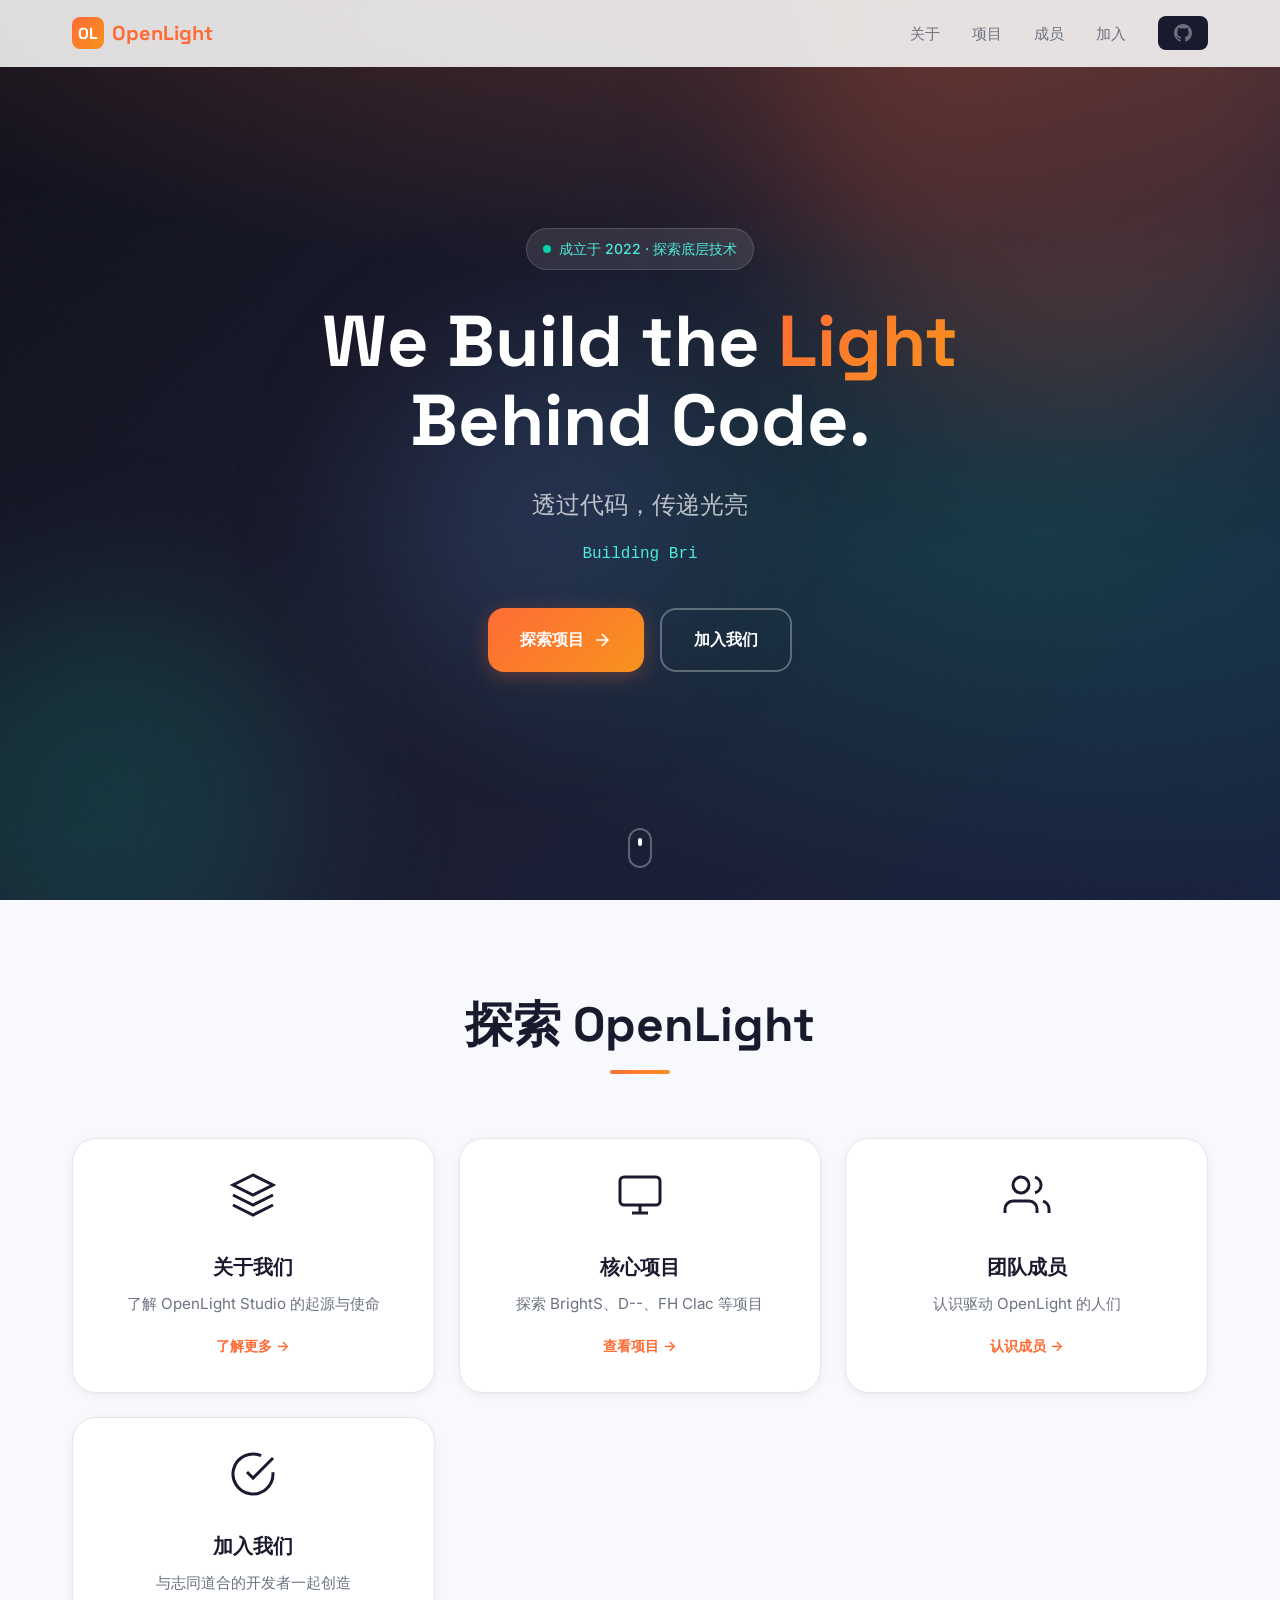
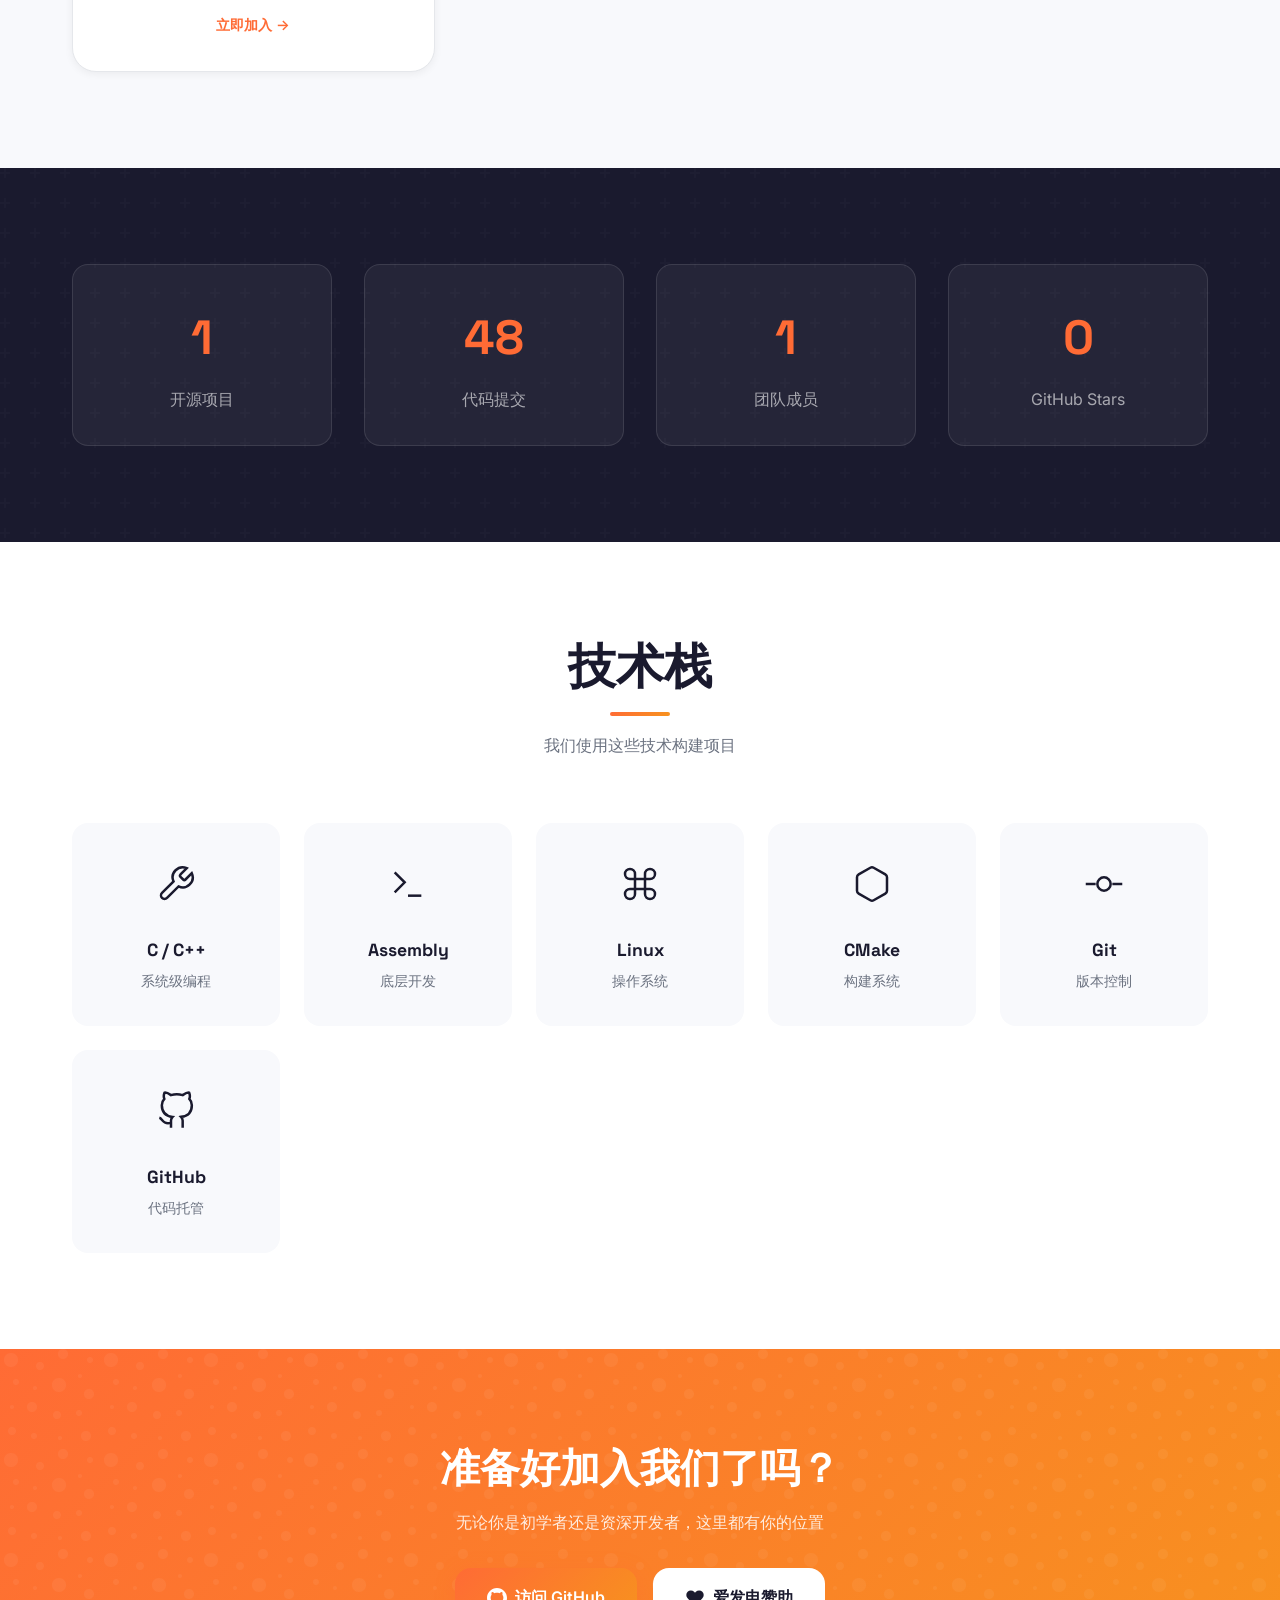
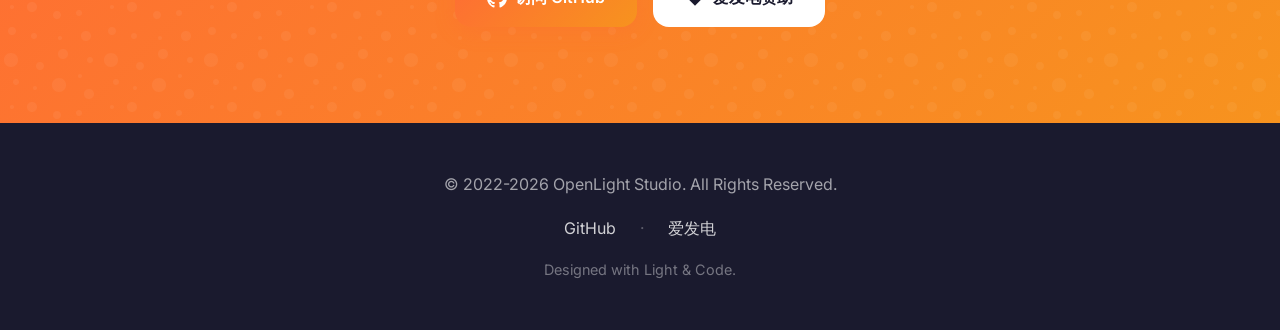
==== commit 5838a3f3: "🗑️ remove: 删除设计资源页面" ====
--- a/index.html
+++ b/index.html
@@ -32,7 +32,6 @@
                     <li><a href="./pages/projects.html">项目</a></li>
                     <li><a href="./pages/members.html">成员</a></li>
                     <li><a href="./pages/join.html">加入</a></li>
-                    <li><a href="./pages/design-resources.html">设计资源</a></li>
                     <li>
                         <a href="https://github.com/OpenLight-Studio" target="_blank" class="btn-gh">
                             <svg viewBox="0 0 24 24" fill="currentColor">
@@ -54,7 +53,6 @@
             <a href="/pages/projects.html">项目</a>
             <a href="/pages/members.html">成员</a>
             <a href="/pages/join.html">加入</a>
-            <a href="/pages/design-resources.html">设计资源</a>
             <a href="https://github.com/OpenLight-Studio" target="_blank">GitHub</a>
         </div>
 
